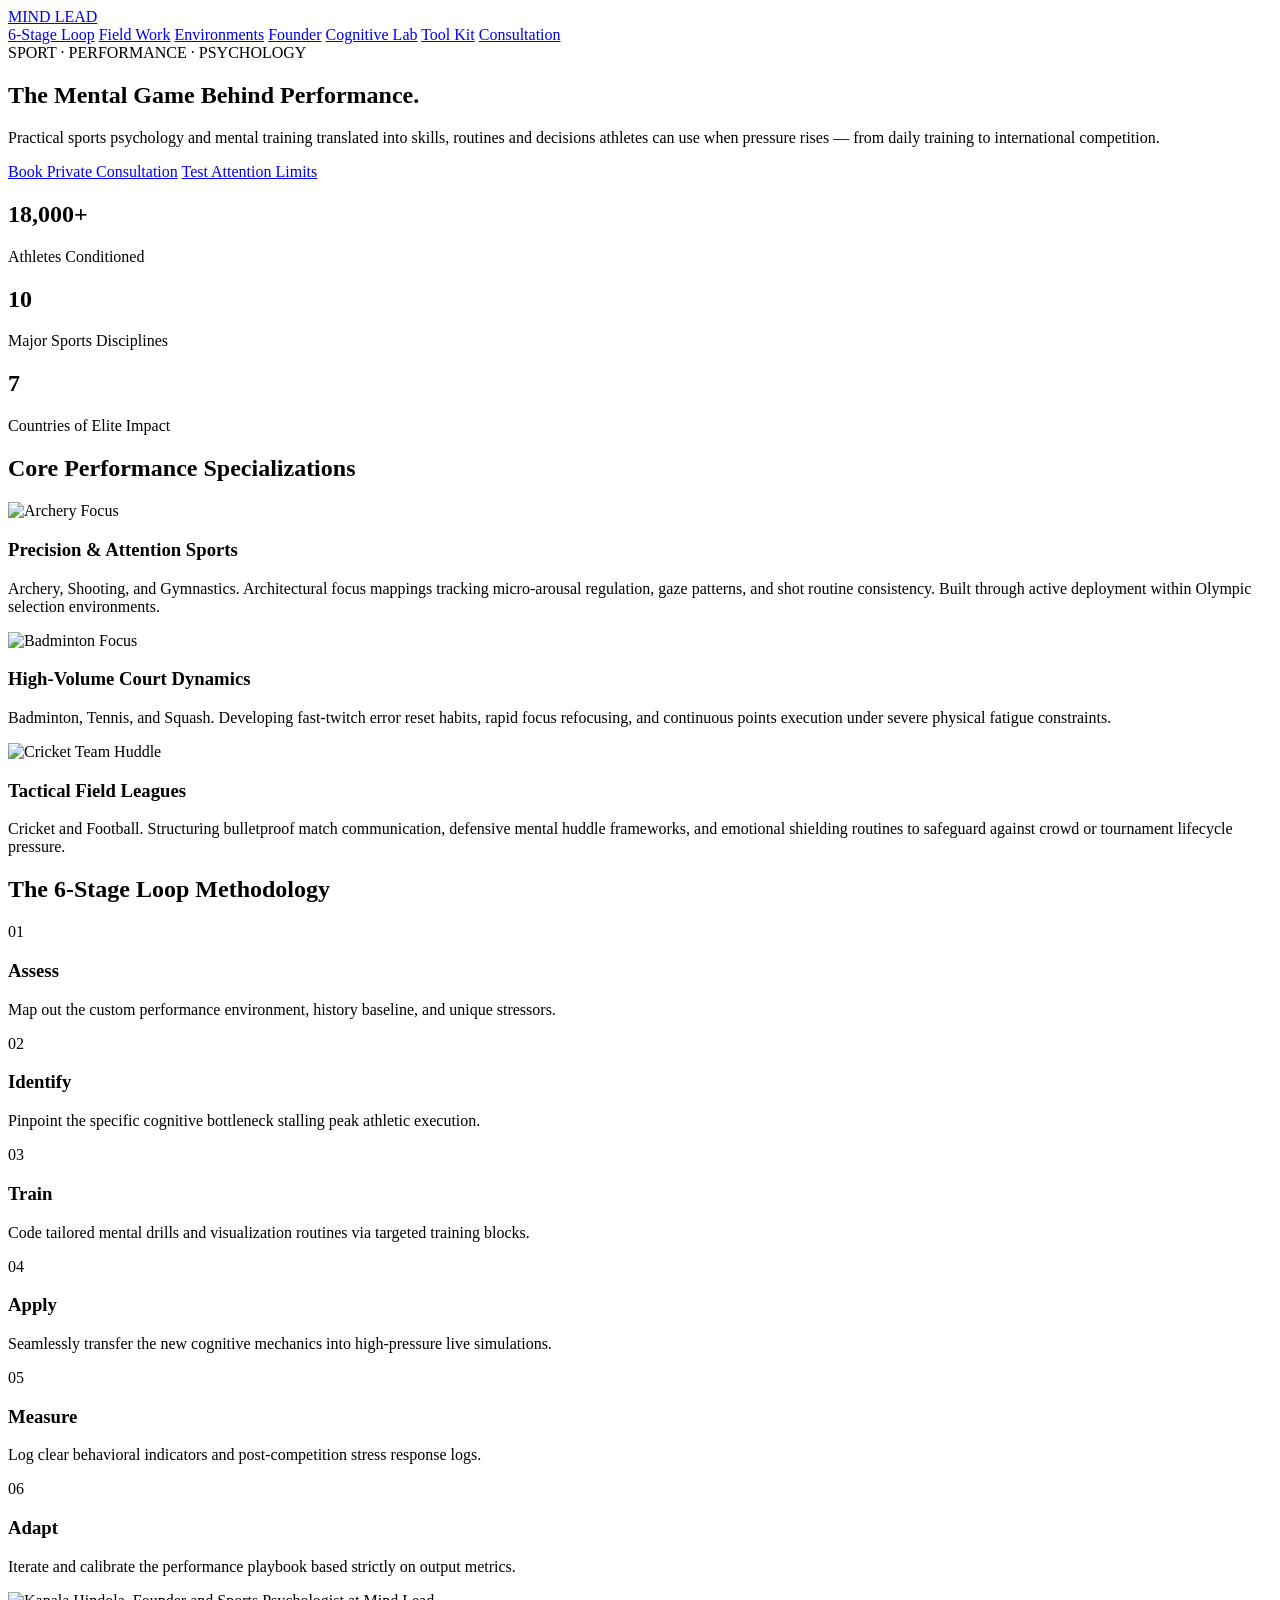
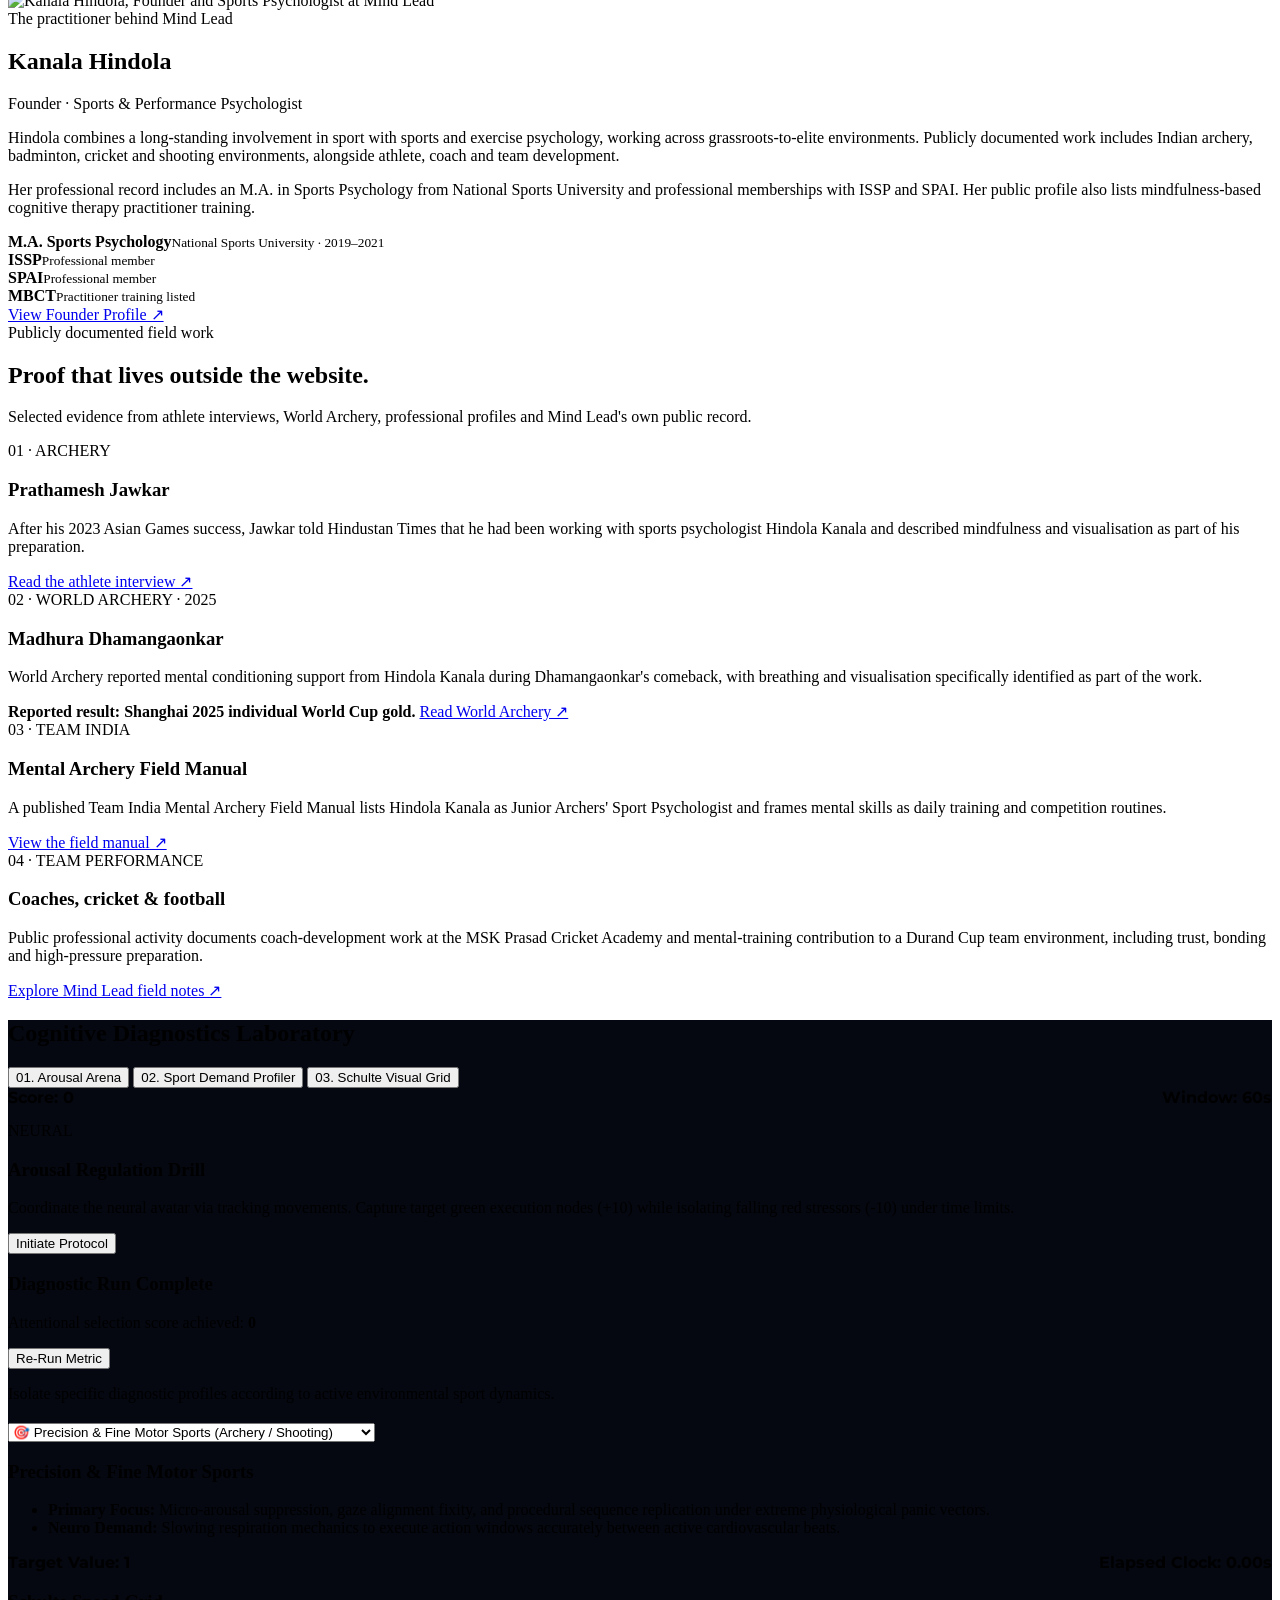
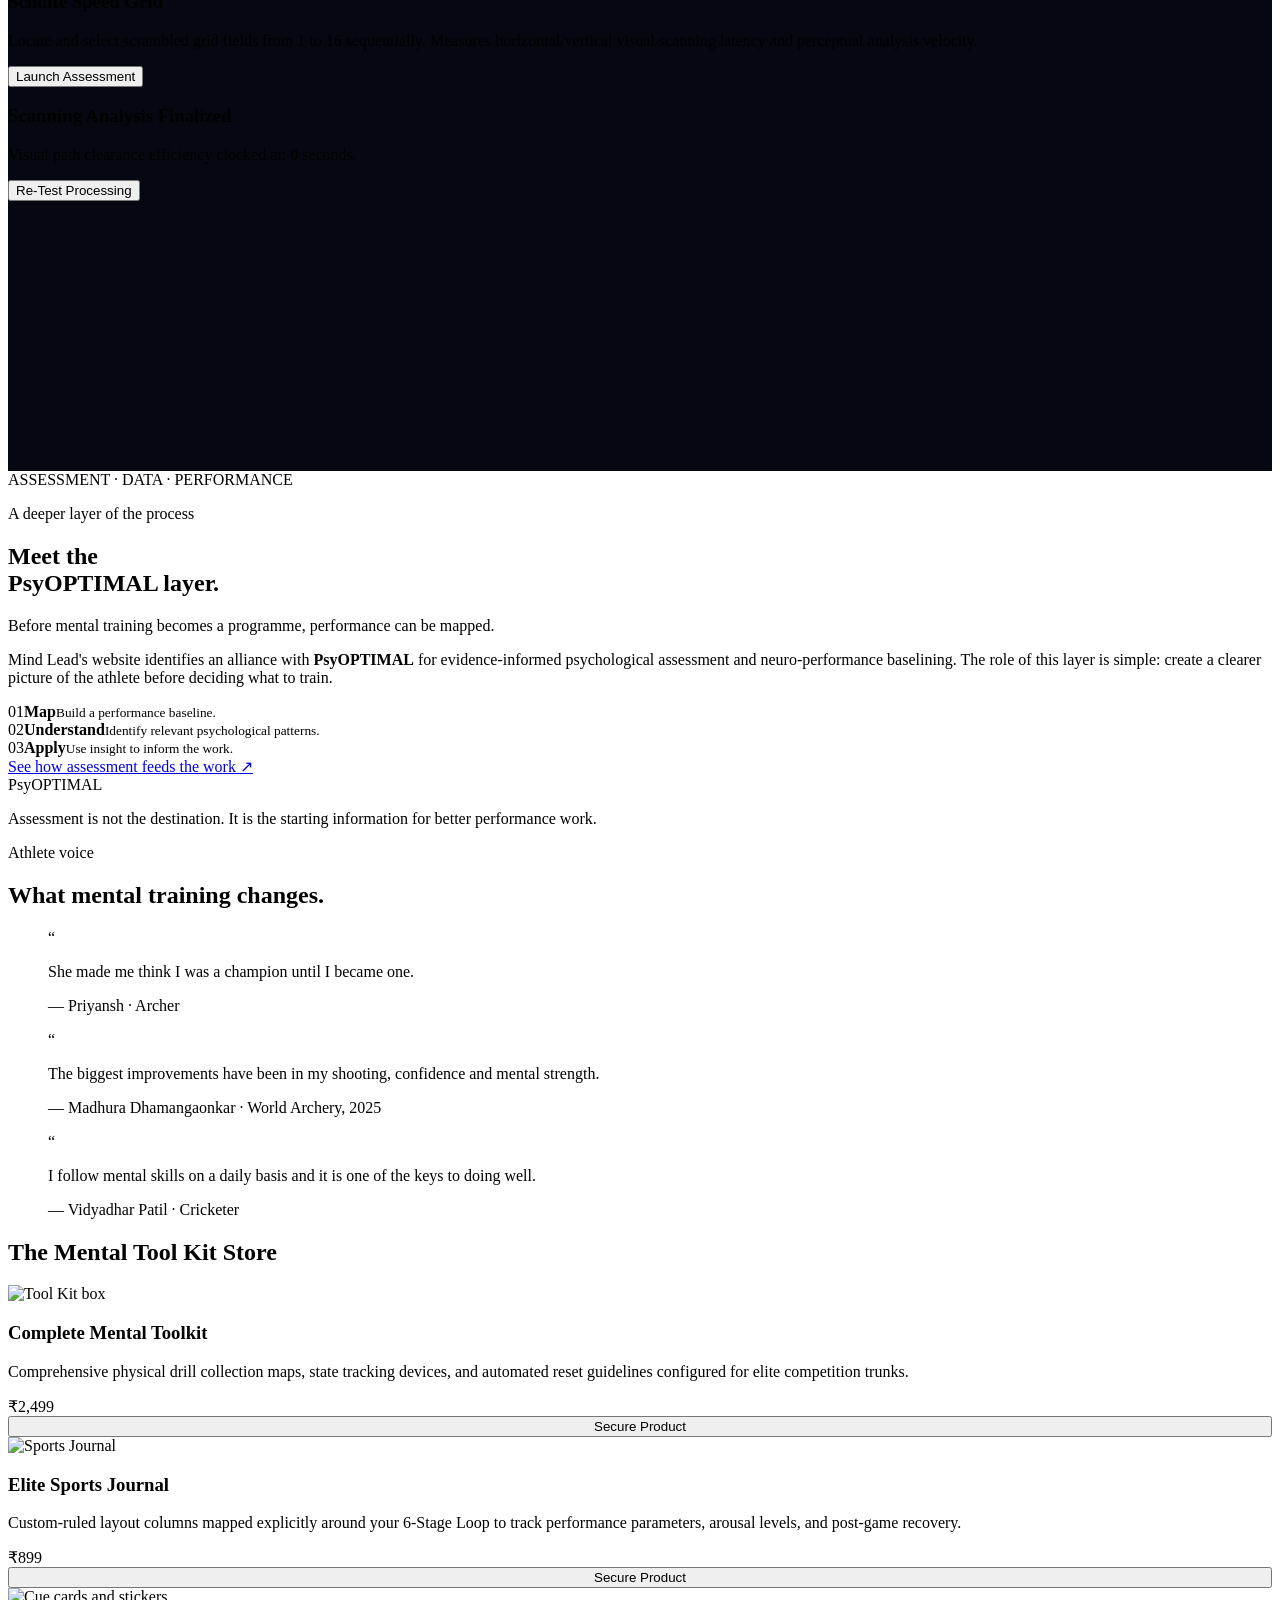
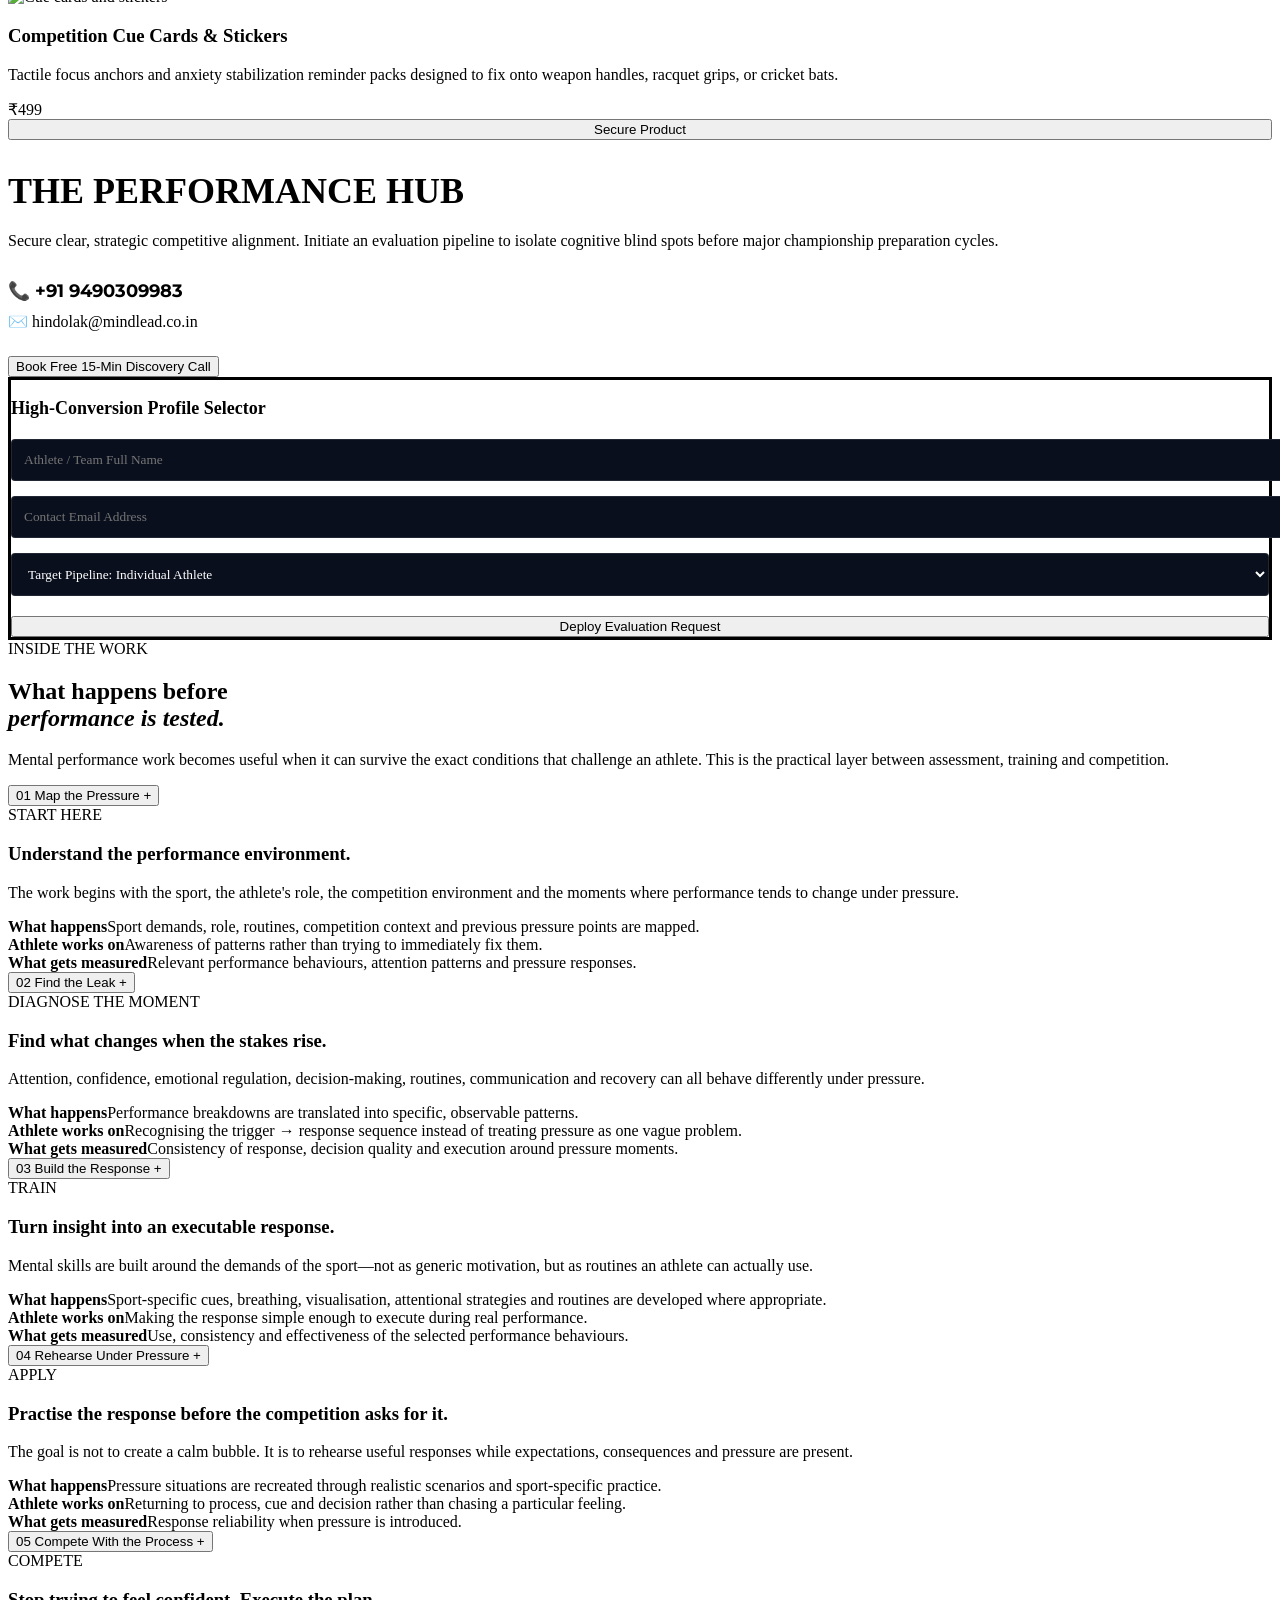
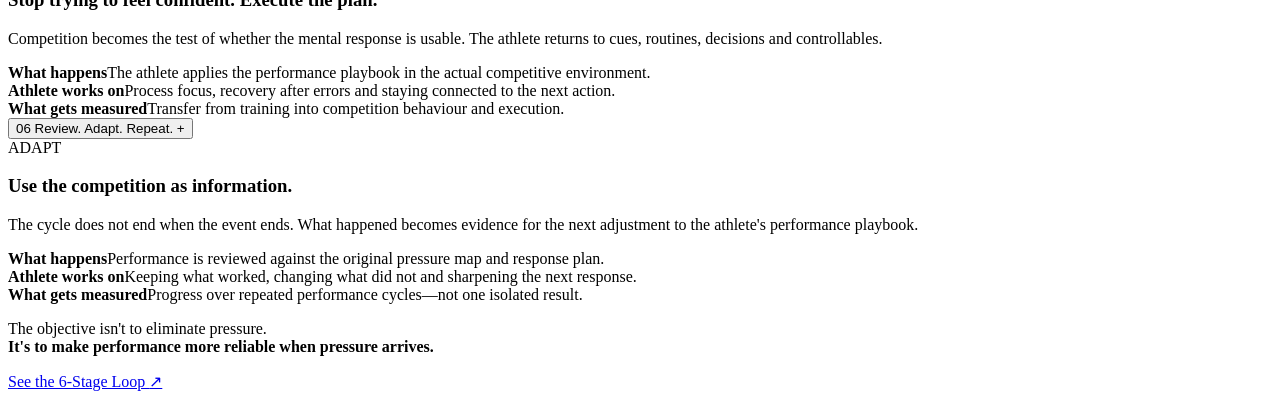
==== index.html @ fc573c4e "Enhance SEO and update content in index.html Updated meta tags for SEO and modified content structur" ====
<!DOCTYPE html>
<html lang="en-IN">
<head>
    <meta charset="UTF-8">
    <meta name="viewport" content="width=device-width, initial-scale=1.0">
    <meta name="keywords" content="sports psychology, mental performance, performance psychology, athlete mental training, competition preparation, India">
    <meta name="description" content="Mind Lead — sports psychology and mental performance training led by Kanala Hindola for athletes, teams and coaches.">
    <meta name="keywords" content="sports psychologist India, sports psychology, mental training, performance psychology, Kanala Hindola, Mind Lead">
    <meta property="og:title" content="Mind Lead | The Mental Game Behind Performance">
    <meta property="og:description" content="Practical mental skills for athletes, teams and coaches who have to perform under pressure.">
    <meta property="og:type" content="website">
    <link rel="canonical" href="https://www.mindlead.co.in/">
    <title>Mind Lead | Sports Psychology & Mental Performance</title>
    <link href="https://fonts.googleapis.com/css2?family=Montserrat:wght@400;600;700;800&family=Inter:wght@300;400;500;600&display=swap" rel="stylesheet">
        <link rel="stylesheet" href="style.css">

</head>
<body>

    <header>
        <a href="#" class="nav-brand">MIND <span>LEAD</span></a>
        <nav>
            <a href="#framework">6-Stage Loop</a>
            <a href="#fieldwork">Field Work</a>
            <a href="#specializations">Environments</a>
            <a href="#founder">Founder</a>
            <a href="#arena">Cognitive Lab</a>
            <a href="#store">Tool Kit</a>
            <a href="#contact">Consultation</a>
        </nav>
    </header>

    <section class="hero">
        <div class="hero-content">
            <div class="hero-kicker">SPORT · PERFORMANCE · PSYCHOLOGY</div><h1>The Mental Game <span>Behind Performance.</span></h1>
            <p>Practical sports psychology and mental training translated into skills, routines and decisions athletes can use when pressure rises — from daily training to international competition.</p>
            <a href="#contact" class="btn">Book Private Consultation</a>
            <a href="#arena" class="btn btn-outline">Test Attention Limits</a>
        </div>
    </section>

    <div class="stats-strip">
        <div class="stat-item">
            <h2>18,000+</h2>
            <p>Athletes Conditioned</p>
        </div>
        <div class="stat-item">
            <h2>10</h2>
            <p>Major Sports Disciplines</p>
        </div>
        <div class="stat-item">
            <h2>7</h2>
            <p>Countries of Elite Impact</p>
        </div>
    </div>

    <section id="specializations" class="section">
        <h2 class="section-title">Core Performance <span>Specializations</span></h2>
        <div class="grid-3">
            <div class="card">
                <img src="https://images.unsplash.com/photo-1541534741688-6078c6bfb5c5?q=80&w=600&auto=format&fit=crop" class="card-img" alt="Archery Focus">
                <div class="card-body">
                    <h3>Precision & Attention Sports</h3>
                    <p>Archery, Shooting, and Gymnastics. Architectural focus mappings tracking micro-arousal regulation, gaze patterns, and shot routine consistency. Built through active deployment within Olympic selection environments.</p>
                </div>
            </div>
            <div class="card">
                <img src="https://images.unsplash.com/photo-1626224583764-f87db24ac4ea?q=80&w=600&auto=format&fit=crop" class="card-img" alt="Badminton Focus">
                <div class="card-body">
                    <h3>High-Volume Court Dynamics</h3>
                    <p>Badminton, Tennis, and Squash. Developing fast-twitch error reset habits, rapid focus refocusing, and continuous points execution under severe physical fatigue constraints.</p>
                </div>
            </div>
            <div class="card">
                <img src="https://images.unsplash.com/photo-1508098682722-e99c43a406b2?q=80&w=600&auto=format&fit=crop" class="card-img" alt="Cricket Team Huddle">
                <div class="card-body">
                    <h3>Tactical Field Leagues</h3>
                    <p>Cricket and Football. Structuring bulletproof match communication, defensive mental huddle frameworks, and emotional shielding routines to safeguard against crowd or tournament lifecycle pressure.</p>
                </div>
            </div>
        </div>
    </section>

    <section id="framework" class="section" style="background-color: var(--bg-card);">
        <h2 class="section-title">The <span>6-Stage Loop</span> Methodology</h2>
        <div class="loop-container">
            <div class="loop-grid">
                <div class="loop-node"><div class="loop-num">01</div><h3>Assess</h3><p>Map out the custom performance environment, history baseline, and unique stressors.</p></div>
                <div class="loop-node"><div class="loop-num">02</div><h3>Identify</h3><p>Pinpoint the specific cognitive bottleneck stalling peak athletic execution.</p></div>
                <div class="loop-node"><div class="loop-num">03</div><h3>Train</h3><p>Code tailored mental drills and visualization routines via targeted training blocks.</p></div>
                <div class="loop-node"><div class="loop-num">04</div><h3>Apply</h3><p>Seamlessly transfer the new cognitive mechanics into high-pressure live simulations.</p></div>
                <div class="loop-node"><div class="loop-num">05</div><h3>Measure</h3><p>Log clear behavioral indicators and post-competition stress response logs.</p></div>
                <div class="loop-node"><div class="loop-num">06</div><h3>Adapt</h3><p>Iterate and calibrate the performance playbook based strictly on output metrics.</p></div>
            </div>
        </div>
    </section>

    <section id="founder" class="section">
        <div class="grid-2">
            <div>
                <img src="https://www.mindlead.co.in/images/hindu-profile.jpg" class="founder-photo" alt="Kanala Hindola, Founder and Sports Psychologist at Mind Lead">
            </div>
            <div>
                <span class="eyebrow">The practitioner behind Mind Lead</span>
                <h2 class="premium-founder-title">Kanala <span>Hindola</span></h2>
                <p class="founder-role">Founder · Sports & Performance Psychologist</p>
                <p class="founder-text">
                    Hindola combines a long-standing involvement in sport with sports and exercise psychology, working across grassroots-to-elite environments. Publicly documented work includes Indian archery, badminton, cricket and shooting environments, alongside athlete, coach and team development.
                </p>
                <p class="founder-text">
                    Her professional record includes an M.A. in Sports Psychology from National Sports University and professional memberships with ISSP and SPAI. Her public profile also lists mindfulness-based cognitive therapy practitioner training.
                </p>
                <div class="credential-grid">
                    <div><b>M.A. Sports Psychology</b><small>National Sports University · 2019–2021</small></div>
                    <div><b>ISSP</b><small>Professional member</small></div>
                    <div><b>SPAI</b><small>Professional member</small></div>
                    <div><b>MBCT</b><small>Practitioner training listed</small></div>
                </div>
                <a class="btn btn-outline founder-link" href="https://in.linkedin.com/in/hindolaa-kanala-b32a99209" target="_blank" rel="noopener">View Founder Profile ↗</a>
            </div>
        </div>
    </section>

    <section id="fieldwork" class="section proof-section">
        <div class="section-inner">
            <div class="section-heading premium-heading">
                <div class="eyebrow">Publicly documented field work</div>
                <h2>Proof that lives <span>outside the website.</span></h2>
                <p>Selected evidence from athlete interviews, World Archery, professional profiles and Mind Lead's own public record.</p>
            </div>
            <div class="proof-grid">
                <article class="proof-card">
                    <div class="proof-label">01 · ARCHERY</div>
                    <h3>Prathamesh Jawkar</h3>
                    <p>After his 2023 Asian Games success, Jawkar told Hindustan Times that he had been working with sports psychologist Hindola Kanala and described mindfulness and visualisation as part of his preparation.</p>
                    <a href="https://www.hindustantimes.com/sports/others/prathamesh-jawkars-archery-journey-a-chance-start-a-filmy-trigger-and-golden-finish-at-asian-games-101699003930531.html" target="_blank" rel="noopener">Read the athlete interview ↗</a>
                </article>
                <article class="proof-card">
                    <div class="proof-label">02 · WORLD ARCHERY · 2025</div>
                    <h3>Madhura Dhamangaonkar</h3>
                    <p>World Archery reported mental conditioning support from Hindola Kanala during Dhamangaonkar's comeback, with breathing and visualisation specifically identified as part of the work.</p>
                    <strong>Reported result: Shanghai 2025 individual World Cup gold.</strong>
                    <a href="https://www.worldarchery.sport/news/202006/madhura-dhamangaonkar-journey-perseverance-resilience-and-positive-mindset" target="_blank" rel="noopener">Read World Archery ↗</a>
                </article>
                <article class="proof-card">
                    <div class="proof-label">03 · TEAM INDIA</div>
                    <h3>Mental Archery Field Manual</h3>
                    <p>A published Team India Mental Archery Field Manual lists Hindola Kanala as Junior Archers' Sport Psychologist and frames mental skills as daily training and competition routines.</p>
                    <a href="https://www.researchgate.net/publication/372677674_TEAM_INDIA_MENTAL_ARCHERY_FIELD_MANUAL" target="_blank" rel="noopener">View the field manual ↗</a>
                </article>
                <article class="proof-card">
                    <div class="proof-label">04 · TEAM PERFORMANCE</div>
                    <h3>Coaches, cricket & football</h3>
                    <p>Public professional activity documents coach-development work at the MSK Prasad Cricket Academy and mental-training contribution to a Durand Cup team environment, including trust, bonding and high-pressure preparation.</p>
                    <a href="https://www.linkedin.com/company/mind-lead/" target="_blank" rel="noopener">Explore Mind Lead field notes ↗</a>
                </article>
            </div>
        </div>
    </section>

    <section id="arena" class="section" style="background-color: #050811;">
        <h2 class="section-title">Cognitive <span>Diagnostics Laboratory</span></h2>
        
        <div class="lab-panel">
            <div class="lab-tabs">
                <button class="tab-btn active" onclick="switchGame(0)">01. Arousal Arena</button>
                <button class="tab-btn" onclick="switchGame(1)">02. Sport Demand Profiler</button>
                <button class="tab-btn" onclick="switchGame(2)">03. Schulte Visual Grid</button>
            </div>

            <!-- Game Module 1: Arousal Control Tracker -->
            <div id="game-view-0" class="game-view active">
                <div style="display:flex; justify-content:space-between; margin-bottom:15px; font-family:'Montserrat'; font-weight:700;">
                    <div>Score: <span id="g1-score" style="color:var(--accent-gold);">0</span></div>
                    <div>Window: <span id="g1-timer" style="color:var(--accent-gold);">60</span>s</div>
                </div>
                <div id="canvas-frame">
                    <div id="avatar-node">NEURAL</div>
                    <div id="g1-overlay" class="panel-overlay">
                        <h3>Arousal Regulation Drill</h3>
                        <p>Coordinate the neural avatar via tracking movements. Capture target green execution nodes (+10) while isolating falling red stressors (-10) under time limits.</p>
                        <button class="btn" onclick="startG1()">Initiate Protocol</button>
                    </div>
                    <div id="g1-end" class="panel-overlay hidden">
                        <h3>Diagnostic Run Complete</h3>
                        <p>Attentional selection score achieved: <span id="g1-final" style="color:var(--accent-gold); font-weight:800;">0</span></p>
                        <button class="btn" onclick="startG1()">Re-Run Metric</button>
                    </div>
                </div>
            </div>

            <!-- Game Module 2: Structural Sport Demand Classifier -->
            <div id="game-view-1" class="game-view">
                <p style="color: var(--text-muted); margin-bottom: 20px; font-weight:300;">Isolate specific diagnostic profiles according to active environmental sport dynamics.</p>
                <select id="sport-selector" class="select-box" onchange="updateSportDemand()">
                    <option value="precision">🎯 Precision & Fine Motor Sports (Archery / Shooting)</option>
                    <option value="court">🏸 High-Volume Court Environments (Badminton / Tennis)</option>
                    <option value="tactical">🏏 Strategic Team Frameworks (Cricket / Football)</option>
                </select>
                <div id="demand-card" class="demand-display-card">
                    <h3>Precision & Fine Motor Sports</h3>
                    <ul>
                        <li><strong>Primary Focus:</strong> Micro-arousal suppression, gaze alignment fixity, and procedural sequence replication under extreme physiological panic vectors.</li>
                        <li><strong>Neuro Demand:</strong> Slowing respiration mechanics to execute action windows accurately between active cardiovascular beats.</li>
                    </ul>
                </div>
            </div>

            <!-- Game Module 3: Schulte Selective Attention Speed Grid -->
            <div id="game-view-2" class="game-view">
                <div style="display:flex; justify-content:space-between; margin-bottom:15px; font-family:'Montserrat'; font-weight:700;">
                    <div>Target Value: <span id="g3-target" style="color:var(--accent-gold);">1</span></div>
                    <div>Elapsed Clock: <span id="g3-timer" style="color:var(--accent-gold);">0.00</span>s</div>
                </div>
                <div style="position:relative; min-height:480px;">
                    <div id="g3-overlay" class="panel-overlay">
                        <h3>Schulte Speed Grid</h3>
                        <p>Locate and select scrambled grid fields from 1 to 16 sequentially. Measures horizontal/vertical visual scanning latency and perceptual analysis velocity.</p>
                        <button class="btn" onclick="startG3()">Launch Assessment</button>
                    </div>
                    <div id="g3-end" class="panel-overlay hidden">
                        <h3>Scanning Analysis Finalized</h3>
                        <p>Visual path clearance efficiency clocked at: <span id="g3-final" style="color:var(--accent-gold); font-weight:800;">0</span> seconds.</p>
                        <button class="btn" onclick="startG3()">Re-Test Processing</button>
                    </div>
                    <div id="schulte-container" class="schulte-matrix"></div>
                </div>
            </div>
        </div>
    </section>

    <!-- PSYOPTIMAL HIGHLIGHT -->
    <section id="psyoptimal" class="psyoptimal-section" aria-labelledby="psyoptimal-title">
        <div class="psyoptimal-glow" aria-hidden="true"></div>
        <div class="psyoptimal-inner">
            <div class="psyoptimal-topline">
                <span class="psyoptimal-dot"></span>
                <span>ASSESSMENT · DATA · PERFORMANCE</span>
            </div>

            <div class="psyoptimal-grid">
                <div>
                    <p class="eyebrow">A deeper layer of the process</p>
                    <h2 id="psyoptimal-title">Meet the<br><span>PsyOPTIMAL</span> layer.</h2>
                </div>

                <div class="psyoptimal-copy">
                    <p class="psyoptimal-lead">
                        Before mental training becomes a programme, performance can be mapped.
                    </p>
                    <p>
                        Mind Lead's website identifies an alliance with <strong>PsyOPTIMAL</strong>
                        for evidence-informed psychological assessment and neuro-performance
                        baselining. The role of this layer is simple: create a clearer picture
                        of the athlete before deciding what to train.
                    </p>

                    <div class="psyoptimal-points">
                        <div><span>01</span><strong>Map</strong><small>Build a performance baseline.</small></div>
                        <div><span>02</span><strong>Understand</strong><small>Identify relevant psychological patterns.</small></div>
                        <div><span>03</span><strong>Apply</strong><small>Use insight to inform the work.</small></div>
                    </div>

                    <a class="psyoptimal-link" href="#inside-work">
                        See how assessment feeds the work <span>↗</span>
                    </a>
                </div>
            </div>

            <div class="psyoptimal-note">
                <span>PsyOPTIMAL</span>
                <p>Assessment is not the destination. It is the starting information for better performance work.</p>
            </div>
        </div>
    </section>

    <section id="voices" class="section athlete-voices">
        <div class="section-inner">
            <div class="section-heading premium-heading">
                <div class="eyebrow">Athlete voice</div>
                <h2>What mental training <span>changes.</span></h2>
            </div>
            <div class="voice-grid">
                <blockquote><span>“</span><p>She made me think I was a champion until I became one.</p><footer>— Priyansh · Archer</footer></blockquote>
                <blockquote><span>“</span><p>The biggest improvements have been in my shooting, confidence and mental strength.</p><footer>— Madhura Dhamangaonkar · World Archery, 2025</footer></blockquote>
                <blockquote><span>“</span><p>I follow mental skills on a daily basis and it is one of the keys to doing well.</p><footer>— Vidyadhar Patil · Cricketer</footer></blockquote>
            </div>
        </div>
    </section>

    <section id="store" class="section">
        <h2 class="section-title">The Mental <span>Tool Kit Store</span></h2>
        <div class="grid-3">
            <div class="card">
                <img src="https://images.unsplash.com/photo-1544716278-ca5e3f4abd8c?q=80&w=600&auto=format&fit=crop" class="card-img" alt="Tool Kit box">
                <div class="card-body">
                    <h3>Complete Mental Toolkit</h3>
                    <p>Comprehensive physical drill collection maps, state tracking devices, and automated reset guidelines configured for elite competition trunks.</p>
                    <div class="product-price">₹2,499</div>
                    <button class="btn" style="width:100%;" onclick="alert('Order routing linked to HubSpot baseline.')">Secure Product</button>
                </div>
            </div>
            <div class="card">
                <img src="https://images.unsplash.com/photo-1516414447565-b14be0adf13e?q=80&w=600&auto=format&fit=crop" class="card-img" alt="Sports Journal">
                <div class="card-body">
                    <h3>Elite Sports Journal</h3>
                    <p>Custom-ruled layout columns mapped explicitly around your 6-Stage Loop to track performance parameters, arousal levels, and post-game recovery.</p>
                    <div class="product-price">₹899</div>
                    <button class="btn" style="width:100%;" onclick="alert('Order routing linked to HubSpot baseline.')">Secure Product</button>
                </div>
            </div>
            <div class="card">
                <img src="https://images.unsplash.com/photo-1606326608606-aa0b62935f2b?q=80&w=600&auto=format&fit=crop" class="card-img" alt="Cue cards and stickers">
                <div class="card-body">
                    <h3>Competition Cue Cards & Stickers</h3>
                    <p>Tactile focus anchors and anxiety stabilization reminder packs designed to fix onto weapon handles, racquet grips, or cricket bats.</p>
                    <div class="product-price">₹499</div>
                    <button class="btn" style="width:100%;" onclick="alert('Order routing linked to HubSpot baseline.')">Secure Product</button>
                </div>
            </div>
        </div>
    </section>

    <section id="contact" class="section" style="background-color: var(--bg-card);">
        <div class="grid-2">
            <div>
                <h2 style="text-transform:uppercase; font-size:36px; margin-bottom:20px;">The Performance Hub</h2>
                <p style="color:var(--text-muted); font-size:16px; margin-bottom:30px; font-weight:300;">
                    Secure clear, strategic competitive alignment. Initiate an evaluation pipeline to isolate cognitive blind spots before major championship preparation cycles.
                </p>
                <div style="margin-bottom:25px;">
                    <a href="tel:+919490309983" style="color:var(--accent-gold); text-decoration:none; font-family:'Montserrat'; font-weight:700; display:block; margin-bottom:10px; font-size:18px;">📞 +91 9490309983</a>
                    <a href="mailto:hindolak@mindlead.co.in" style="color:var(--text-white); text-decoration:none; font-weight:500; font-size:16px;">✉️ hindolak@mindlead.co.in</a>
                </div>
                <button class="btn" onclick="document.getElementById('hubspot-placeholder').classList.toggle('hidden')">Book Free 15-Min Discovery Call</button>
            </div>
            <div>
                <div id="hubspot-placeholder" class="demand-display-card" style="border-style:solid; background:var(--bg-deep);">
                    <h3 style="font-size:18px; margin-bottom:20px;">High-Conversion Profile Selector</h3>
                    <div id="hubspot-form-stub">
                        <input type="text" placeholder="Athlete / Team Full Name" style="width:100%; background:#0a0f1d; border:1px solid rgba(255,255,255,0.1); padding:12px; color:#fff; border-radius:4px; margin-bottom:15px; font-family:inherit;">
                        <input type="email" placeholder="Contact Email Address" style="width:100%; background:#0a0f1d; border:1px solid rgba(255,255,255,0.1); padding:12px; color:#fff; border-radius:4px; margin-bottom:15px; font-family:inherit;">
                        <select style="width:100%; background:#0a0f1d; border:1px solid rgba(255,255,255,0.1); padding:12px; color:#fff; border-radius:4px; margin-bottom:20px; font-family:inherit;">
                            <option>Target Pipeline: Individual Athlete</option>
                            <option>Target Pipeline: Competitive Club/Academy</option>
                            <option>Target Pipeline: Head Coach Alignment</option>
                        </select>
                        <button class="btn" style="width:100%;" onclick="alert('Intake records captured.')">Deploy Evaluation Request</button>
                    </div>
                </div>
            </div>
        </div>
    </section>

        <script src="script.js" defer></script>

</body>
</html>
    <!-- INSIDE THE WORK -->
    <section id="inside-work" class="inside-work-section">
        <div class="section-kicker">INSIDE THE WORK</div>
        <div class="inside-work-heading">
            <div>
                <h2>What happens before<br><em>performance is tested.</em></h2>
            </div>
            <p class="inside-work-intro">
                Mental performance work becomes useful when it can survive the exact conditions
                that challenge an athlete. This is the practical layer between assessment,
                training and competition.
            </p>
        </div>

        <div class="work-timeline" aria-label="Inside the Work performance process">
            <div class="work-progress" aria-hidden="true"><span></span></div>

            <article class="work-step is-active" data-step="1">
                <button class="work-step-trigger" type="button" aria-expanded="true">
                    <span class="work-step-number">01</span>
                    <span class="work-step-title">Map the Pressure</span>
                    <span class="work-step-plus" aria-hidden="true">+</span>
                </button>
                <div class="work-step-panel">
                    <div class="work-step-copy">
                        <span class="work-label">START HERE</span>
                        <h3>Understand the performance environment.</h3>
                        <p>
                            The work begins with the sport, the athlete's role, the competition
                            environment and the moments where performance tends to change under pressure.
                        </p>
                    </div>
                    <div class="work-detail-grid">
                        <div><strong>What happens</strong><span>Sport demands, role, routines, competition context and previous pressure points are mapped.</span></div>
                        <div><strong>Athlete works on</strong><span>Awareness of patterns rather than trying to immediately fix them.</span></div>
                        <div><strong>What gets measured</strong><span>Relevant performance behaviours, attention patterns and pressure responses.</span></div>
                    </div>
                </div>
            </article>

            <article class="work-step" data-step="2">
                <button class="work-step-trigger" type="button" aria-expanded="false">
                    <span class="work-step-number">02</span>
                    <span class="work-step-title">Find the Leak</span>
                    <span class="work-step-plus" aria-hidden="true">+</span>
                </button>
                <div class="work-step-panel">
                    <div class="work-step-copy">
                        <span class="work-label">DIAGNOSE THE MOMENT</span>
                        <h3>Find what changes when the stakes rise.</h3>
                        <p>
                            Attention, confidence, emotional regulation, decision-making, routines,
                            communication and recovery can all behave differently under pressure.
                        </p>
                    </div>
                    <div class="work-detail-grid">
                        <div><strong>What happens</strong><span>Performance breakdowns are translated into specific, observable patterns.</span></div>
                        <div><strong>Athlete works on</strong><span>Recognising the trigger → response sequence instead of treating pressure as one vague problem.</span></div>
                        <div><strong>What gets measured</strong><span>Consistency of response, decision quality and execution around pressure moments.</span></div>
                    </div>
                </div>
            </article>

            <article class="work-step" data-step="3">
                <button class="work-step-trigger" type="button" aria-expanded="false">
                    <span class="work-step-number">03</span>
                    <span class="work-step-title">Build the Response</span>
                    <span class="work-step-plus" aria-hidden="true">+</span>
                </button>
                <div class="work-step-panel">
                    <div class="work-step-copy">
                        <span class="work-label">TRAIN</span>
                        <h3>Turn insight into an executable response.</h3>
                        <p>
                            Mental skills are built around the demands of the sport—not as generic
                            motivation, but as routines an athlete can actually use.
                        </p>
                    </div>
                    <div class="work-detail-grid">
                        <div><strong>What happens</strong><span>Sport-specific cues, breathing, visualisation, attentional strategies and routines are developed where appropriate.</span></div>
                        <div><strong>Athlete works on</strong><span>Making the response simple enough to execute during real performance.</span></div>
                        <div><strong>What gets measured</strong><span>Use, consistency and effectiveness of the selected performance behaviours.</span></div>
                    </div>
                </div>
            </article>

            <article class="work-step" data-step="4">
                <button class="work-step-trigger" type="button" aria-expanded="false">
                    <span class="work-step-number">04</span>
                    <span class="work-step-title">Rehearse Under Pressure</span>
                    <span class="work-step-plus" aria-hidden="true">+</span>
                </button>
                <div class="work-step-panel">
                    <div class="work-step-copy">
                        <span class="work-label">APPLY</span>
                        <h3>Practise the response before the competition asks for it.</h3>
                        <p>
                            The goal is not to create a calm bubble. It is to rehearse useful responses
                            while expectations, consequences and pressure are present.
                        </p>
                    </div>
                    <div class="work-detail-grid">
                        <div><strong>What happens</strong><span>Pressure situations are recreated through realistic scenarios and sport-specific practice.</span></div>
                        <div><strong>Athlete works on</strong><span>Returning to process, cue and decision rather than chasing a particular feeling.</span></div>
                        <div><strong>What gets measured</strong><span>Response reliability when pressure is introduced.</span></div>
                    </div>
                </div>
            </article>

            <article class="work-step" data-step="5">
                <button class="work-step-trigger" type="button" aria-expanded="false">
                    <span class="work-step-number">05</span>
                    <span class="work-step-title">Compete With the Process</span>
                    <span class="work-step-plus" aria-hidden="true">+</span>
                </button>
                <div class="work-step-panel">
                    <div class="work-step-copy">
                        <span class="work-label">COMPETE</span>
                        <h3>Stop trying to feel confident. Execute the plan.</h3>
                        <p>
                            Competition becomes the test of whether the mental response is usable.
                            The athlete returns to cues, routines, decisions and controllables.
                        </p>
                    </div>
                    <div class="work-detail-grid">
                        <div><strong>What happens</strong><span>The athlete applies the performance playbook in the actual competitive environment.</span></div>
                        <div><strong>Athlete works on</strong><span>Process focus, recovery after errors and staying connected to the next action.</span></div>
                        <div><strong>What gets measured</strong><span>Transfer from training into competition behaviour and execution.</span></div>
                    </div>
                </div>
            </article>

            <article class="work-step" data-step="6">
                <button class="work-step-trigger" type="button" aria-expanded="false">
                    <span class="work-step-number">06</span>
                    <span class="work-step-title">Review. Adapt. Repeat.</span>
                    <span class="work-step-plus" aria-hidden="true">+</span>
                </button>
                <div class="work-step-panel">
                    <div class="work-step-copy">
                        <span class="work-label">ADAPT</span>
                        <h3>Use the competition as information.</h3>
                        <p>
                            The cycle does not end when the event ends. What happened becomes evidence
                            for the next adjustment to the athlete's performance playbook.
                        </p>
                    </div>
                    <div class="work-detail-grid">
                        <div><strong>What happens</strong><span>Performance is reviewed against the original pressure map and response plan.</span></div>
                        <div><strong>Athlete works on</strong><span>Keeping what worked, changing what did not and sharpening the next response.</span></div>
                        <div><strong>What gets measured</strong><span>Progress over repeated performance cycles—not one isolated result.</span></div>
                    </div>
                </div>
            </article>
        </div>

        <div class="inside-work-bottom">
            <div class="pressure-pulse" aria-hidden="true">
                <span></span><span></span><span></span>
            </div>
            <p>The objective isn't to eliminate pressure.<br><strong>It's to make performance more reliable when pressure arrives.</strong></p>
            <a href="#loop" class="text-link">See the 6-Stage Loop <span>↗</span></a>
        </div>
    </section>
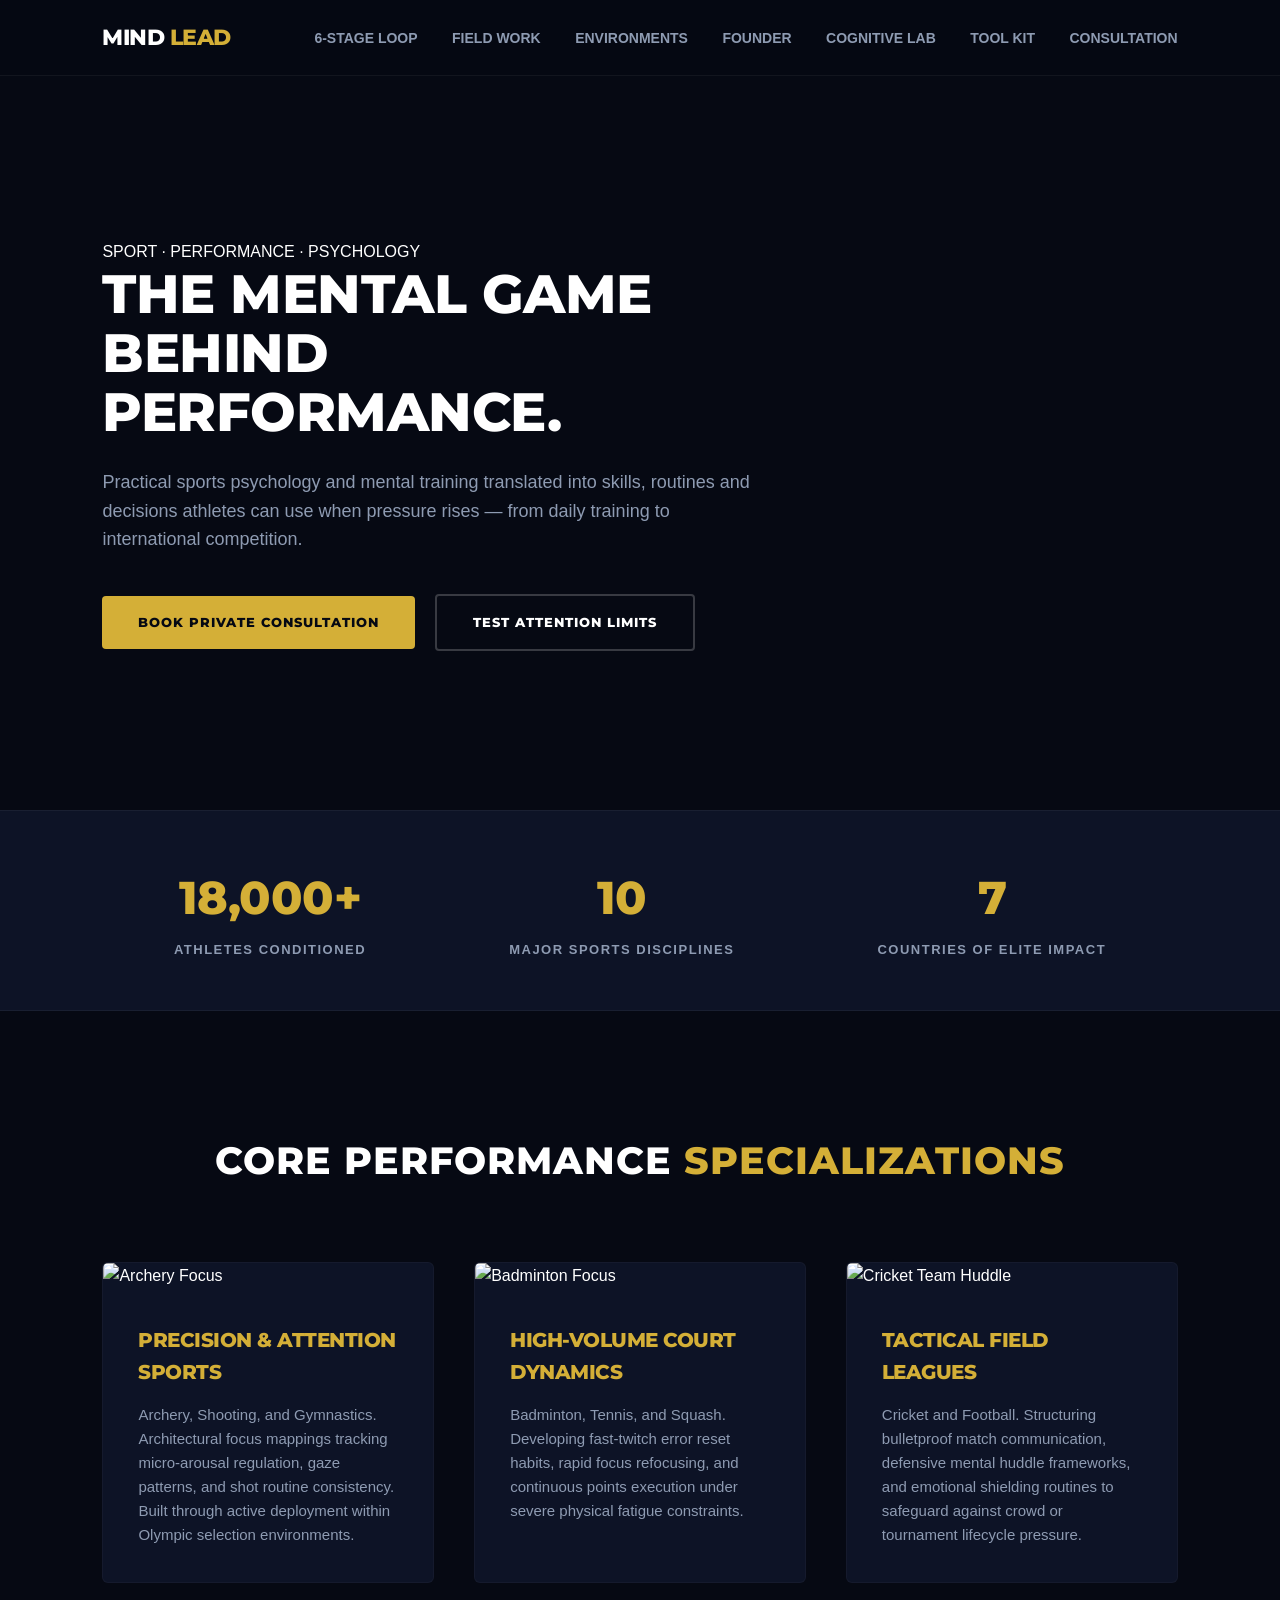
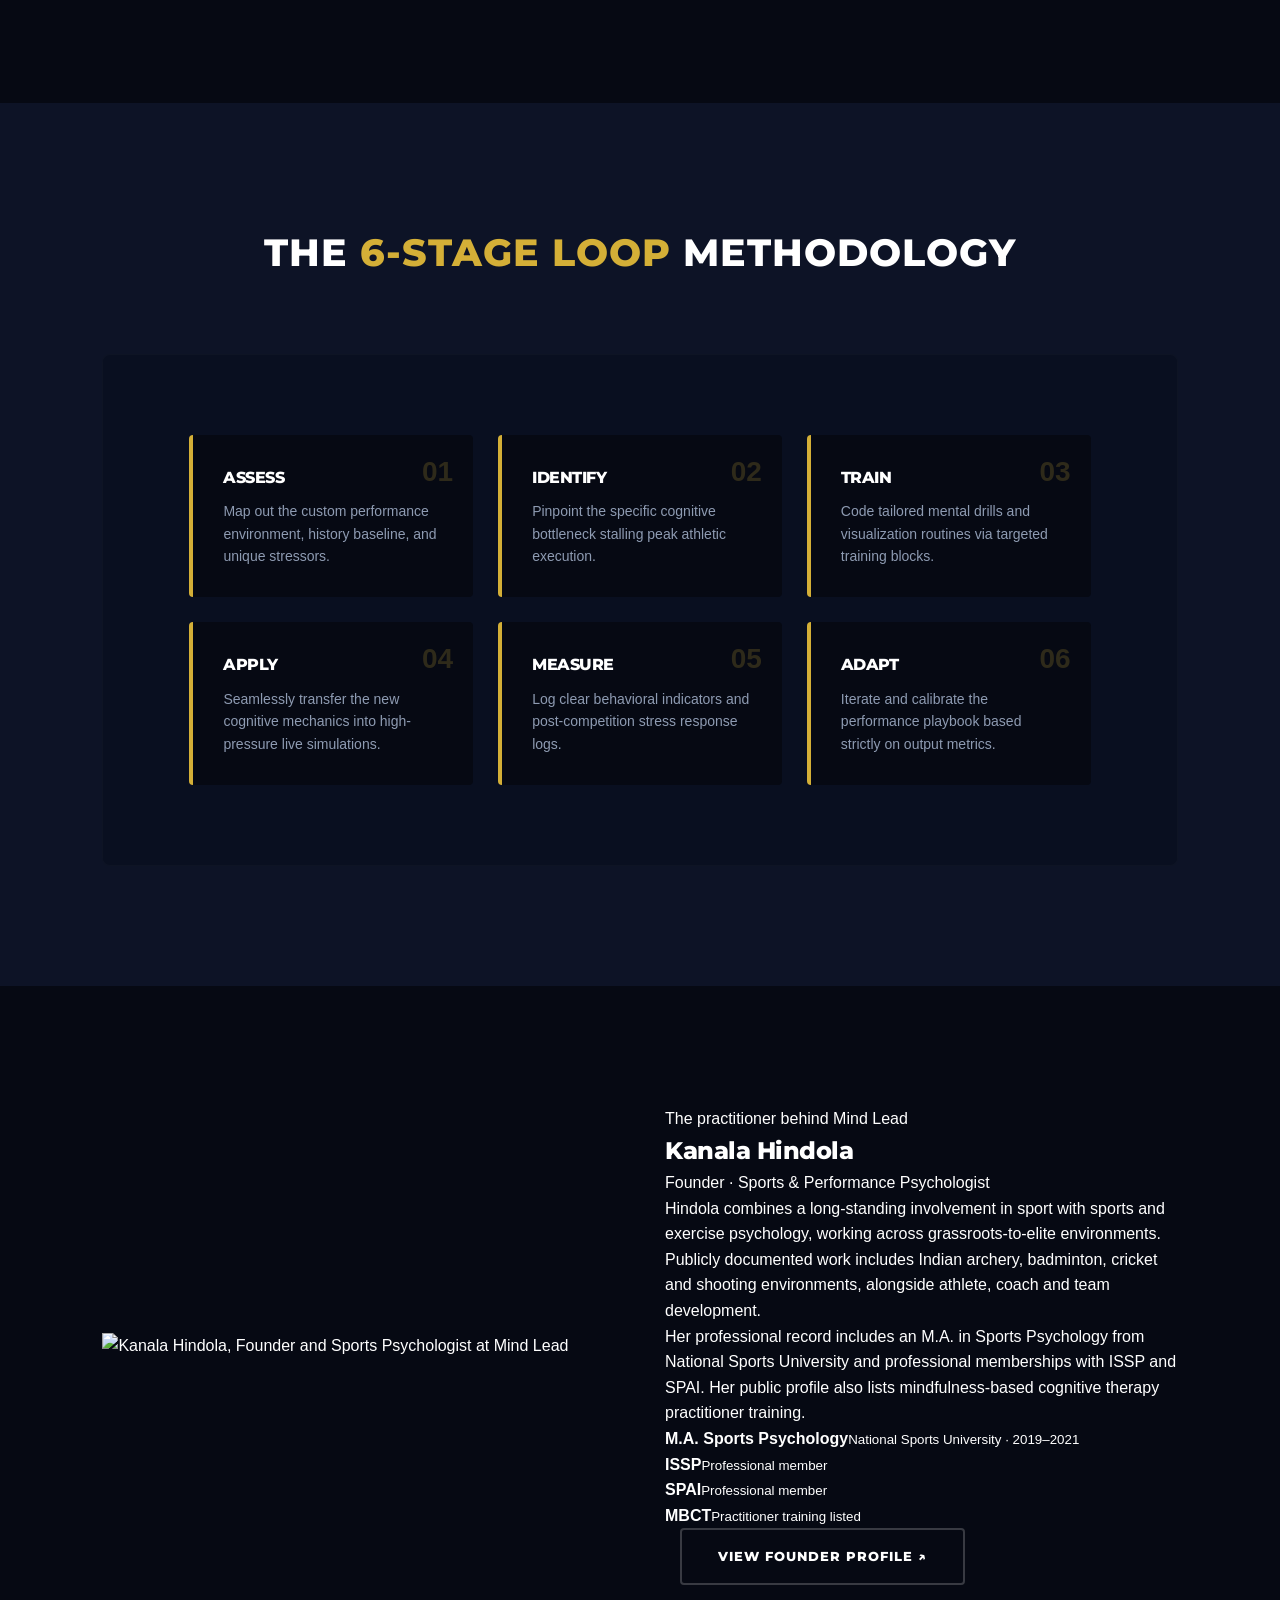
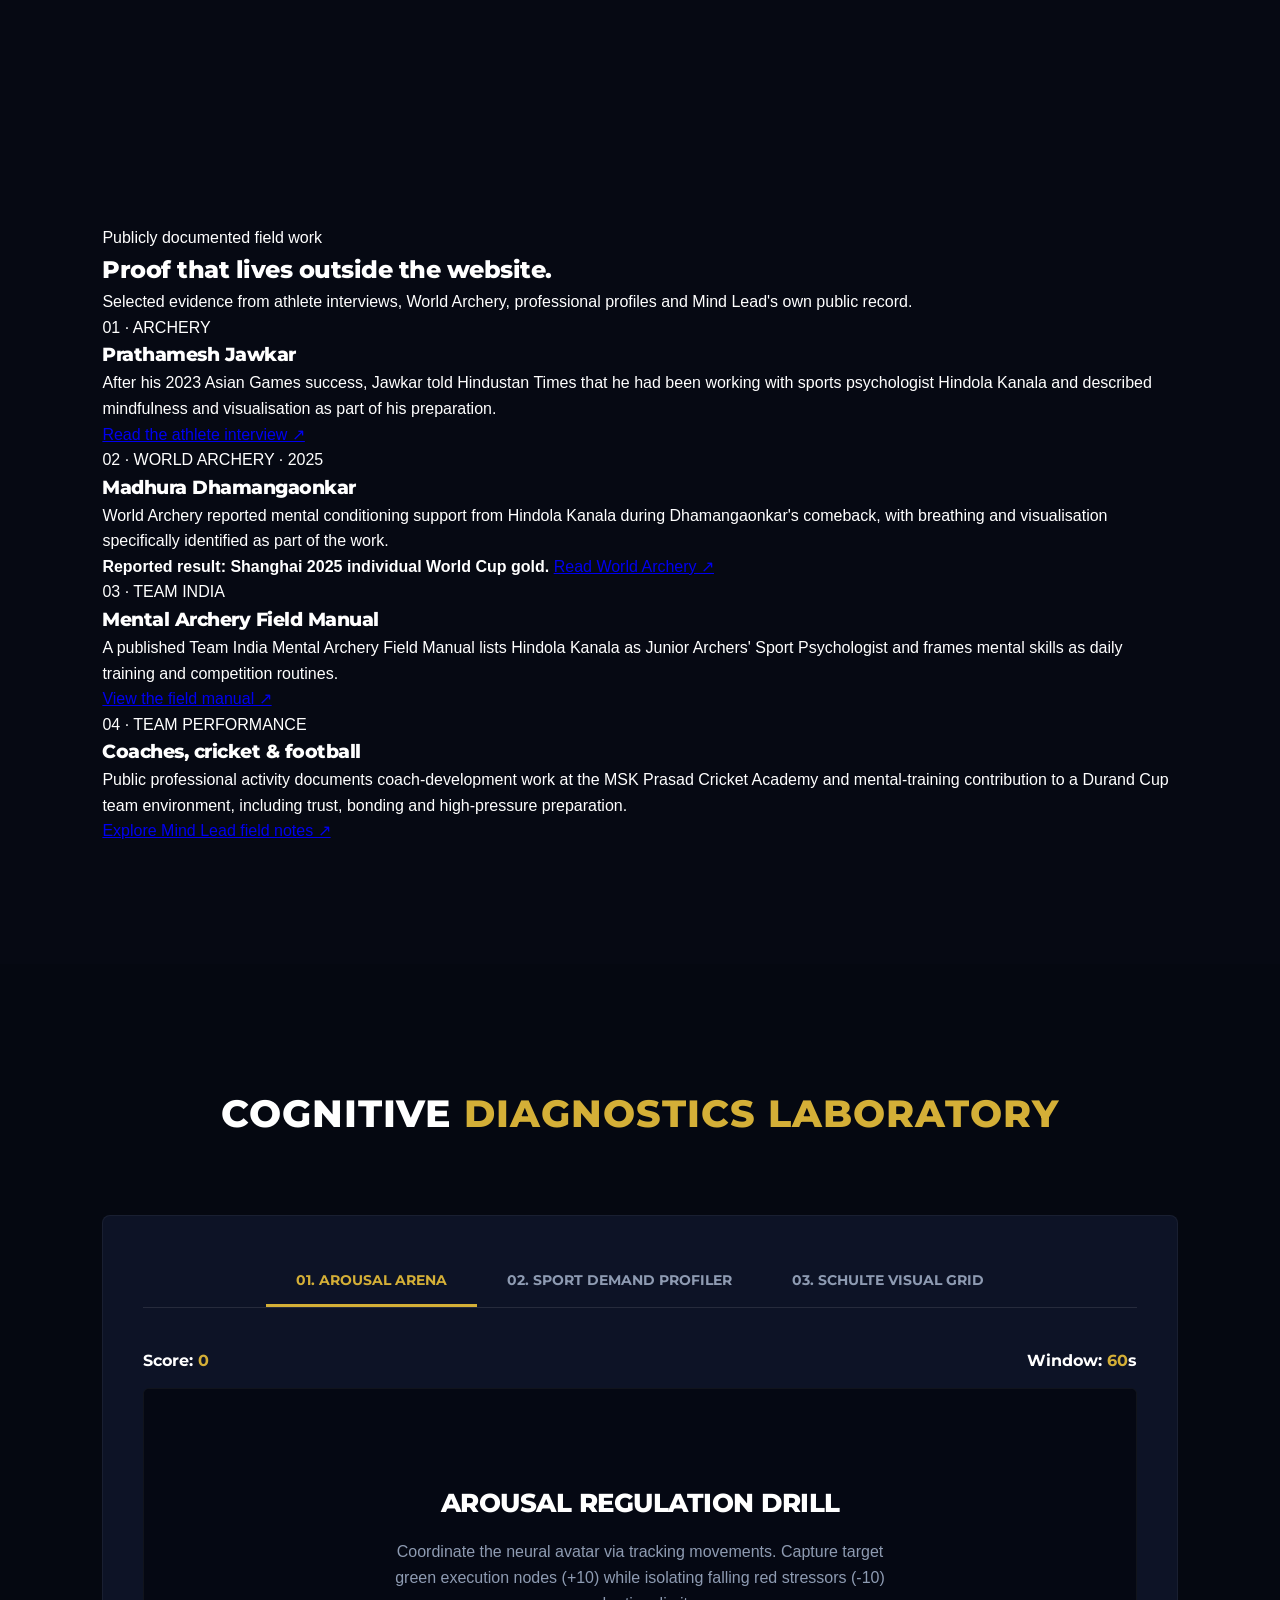
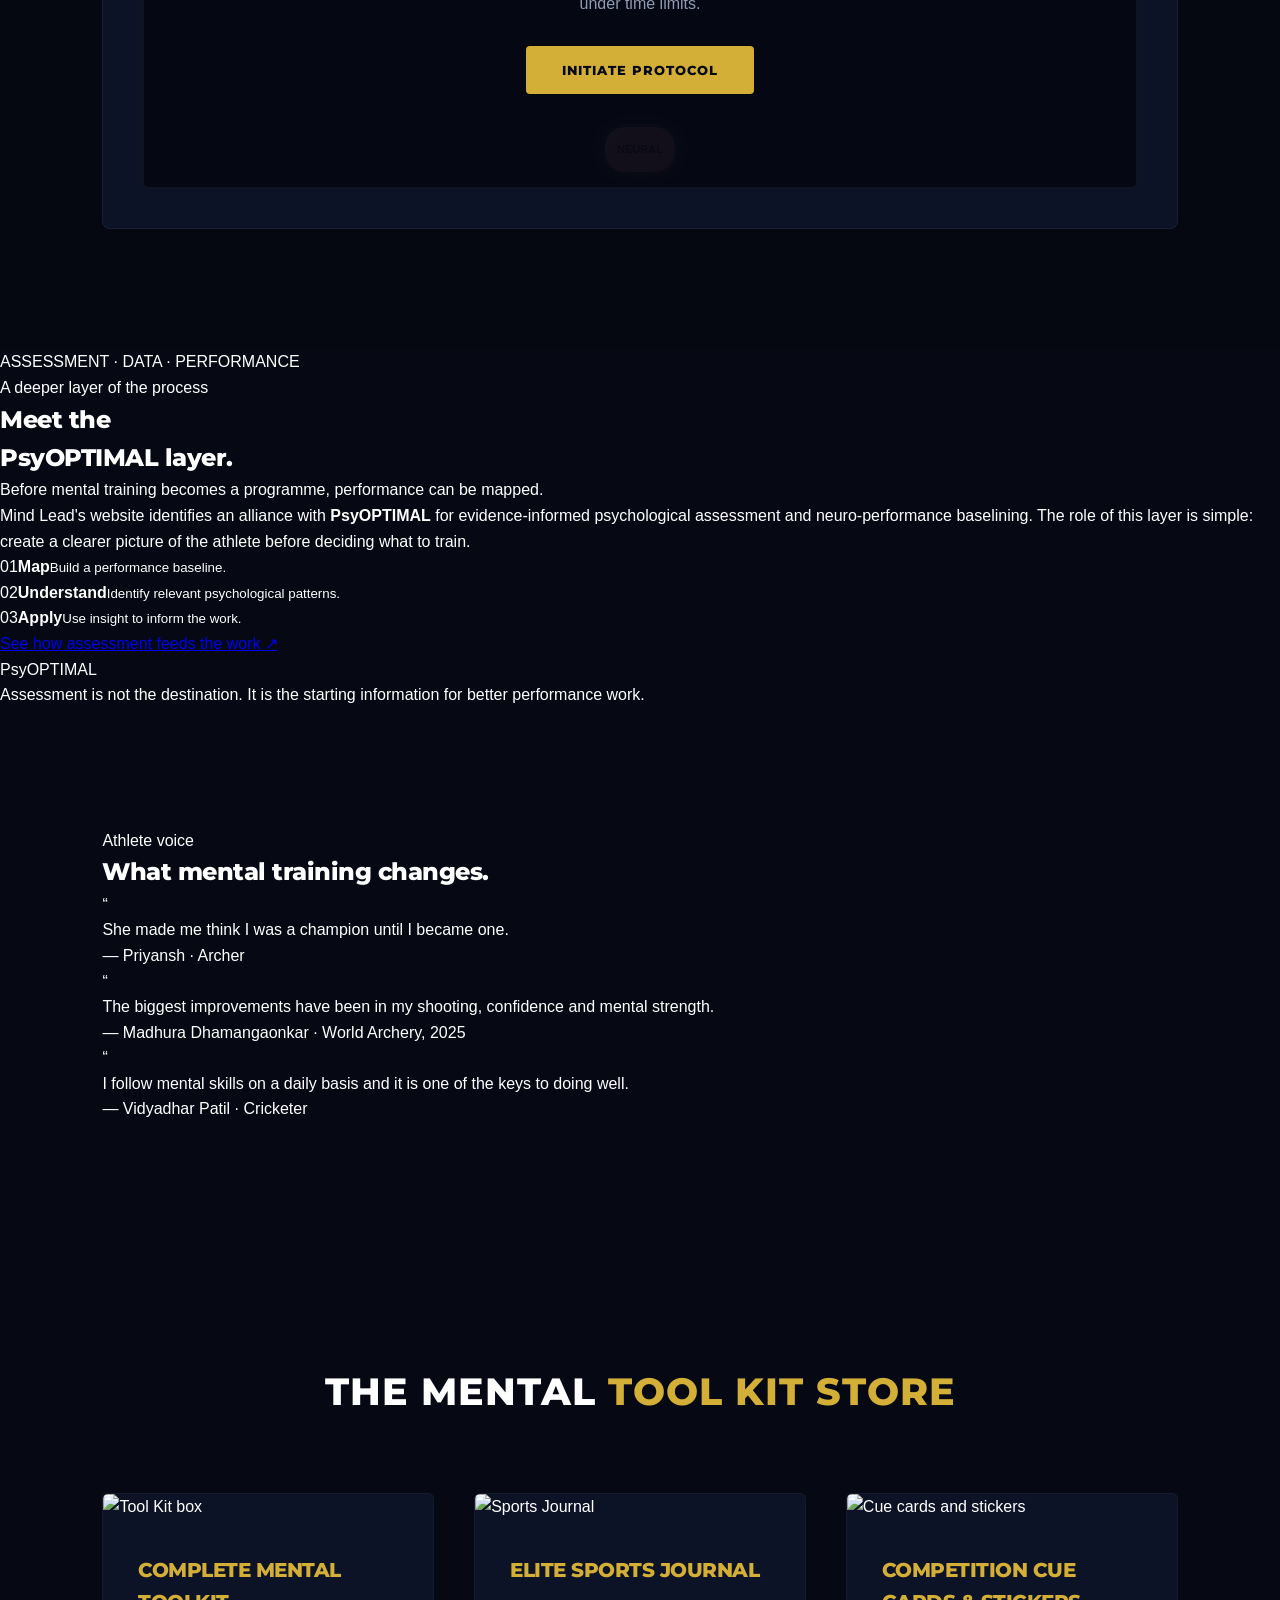
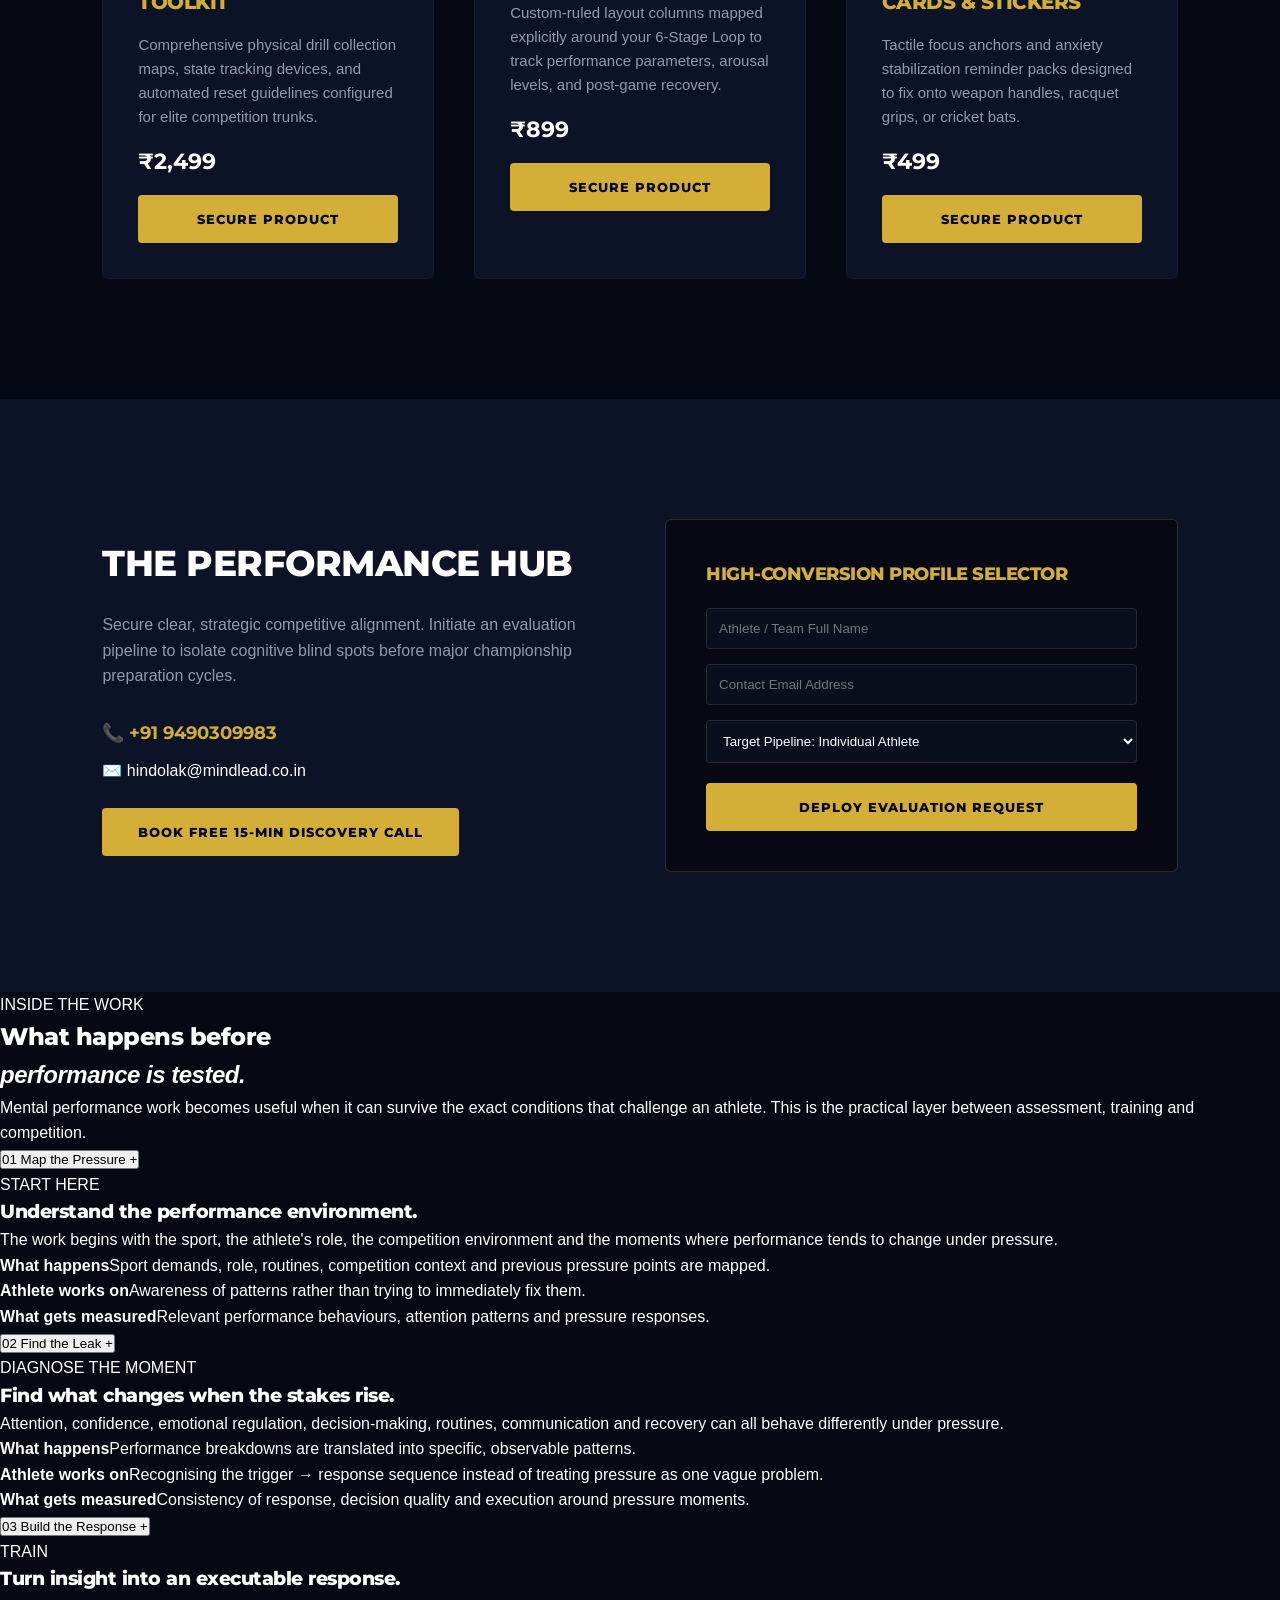
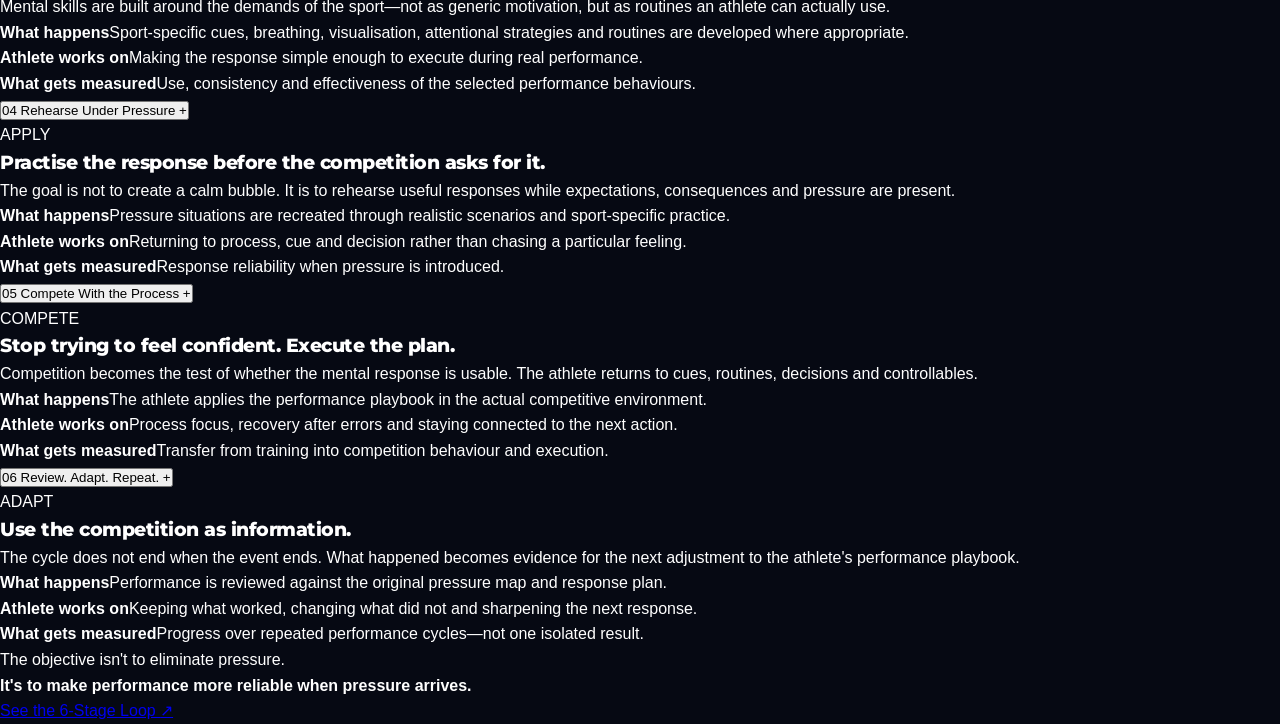
==== commit 0ce9fbea: "Rename stylesheet from style.css to styles.css" ====
--- a/index.html
+++ b/index.html
@@ -12,7 +12,7 @@
     <link rel="canonical" href="https://www.mindlead.co.in/">
     <title>Mind Lead | Sports Psychology & Mental Performance</title>
     <link href="https://fonts.googleapis.com/css2?family=Montserrat:wght@400;600;700;800&family=Inter:wght@300;400;500;600&display=swap" rel="stylesheet">
-        <link rel="stylesheet" href="style.css">
+        <link rel="stylesheet" href="styles.css">
 
 </head>
 <body>
--- a/styles.css
+++ b/styles.css
@@ -0,0 +1,458 @@
+:root {
+            --bg-deep: #060913;
+            --bg-card: #0d1326;
+            --accent-gold: #d4af37;
+            --accent-gold-hover: #f3cf55;
+            --text-white: #ffffff;
+            --text-muted: #8e9bb2;
+            --positive-green: #2ecc71;
+            --negative-red: #e74c3c;
+            --border-glow: rgba(212, 175, 55, 0.15);
+        }
+
+        * { box-sizing: border-box; margin: 0; padding: 0; }
+        body {
+            font-family: 'Inter', sans-serif;
+            background-color: var(--bg-deep);
+            color: var(--text-white);
+            line-height: 1.6;
+            overflow-x: hidden;
+        }
+        h1, h2, h3, .btn, .nav-brand { font-family: 'Montserrat', sans-serif; font-weight: 800; letter-spacing: -0.5px; }
+
+        header {
+            display: flex; justify-content: space-between; align-items: center;
+            padding: 20px 8%; background: rgba(6, 9, 19, 0.96);
+            position: fixed; width: 100%; top: 0; z-index: 100;
+            border-bottom: 1px solid rgba(255, 255, 255, 0.05);
+            backdrop-filter: blur(10px);
+        }
+        .nav-brand { font-size: 22px; color: var(--text-white); text-decoration: none; text-transform: uppercase; }
+        .nav-brand span { color: var(--accent-gold); }
+        nav a { color: var(--text-muted); text-decoration: none; margin-left: 30px; font-weight: 600; font-size: 14px; text-transform: uppercase; transition: color 0.3s; }
+        nav a:hover { color: var(--accent-gold); }
+
+        .hero {
+            padding: 200px 8% 120px 8%; display: flex; align-items: center; min-height: 90vh;
+            background: linear-gradient(to right, rgba(6,9,19,1) 40%, rgba(6,9,19,0.7) 70%, rgba(6,9,19,0.3) 100%), 
+                        url('https://images.unsplash.com/photo-1517649763962-0c623066013b?q=80&w=1600&auto=format&fit=crop') no-repeat center center/cover;
+        }
+        .hero-content { max-width: 650px; }
+        .hero h1 { font-size: 54px; line-height: 1.1; margin-bottom: 25px; text-transform: uppercase; }
+        .hero p { color: var(--text-muted); font-size: 18px; margin-bottom: 40px; font-weight: 300; }
+
+        .btn {
+            display: inline-block; padding: 16px 36px; background-color: var(--accent-gold);
+            color: var(--bg-deep); text-decoration: none; border-radius: 4px; text-transform: uppercase;
+            font-size: 13px; letter-spacing: 1px; transition: all 0.3s cubic-bezier(0.25, 0.8, 0.25, 1);
+            border: none; cursor: pointer;
+        }
+        .btn:hover { transform: translateY(-2px); background-color: var(--accent-gold-hover); box-shadow: 0 10px 20px rgba(212,175,55,0.2); }
+        .btn-outline { background: transparent; color: var(--text-white); border: 2px solid rgba(255,255,255,0.2); margin-left: 15px; }
+        .btn-outline:hover { background: rgba(255,255,255,0.05); border-color: var(--text-white); transform: translateY(-2px); }
+
+        .stats-strip {
+            background-color: var(--bg-card); padding: 50px 8%; display: flex; justify-content: space-around;
+            border-top: 1px solid rgba(255,255,255,0.05); border-bottom: 1px solid rgba(255,255,255,0.05); text-align: center;
+        }
+        .stat-item h2 { font-size: 46px; color: var(--accent-gold); margin-bottom: 5px; }
+        .stat-item p { color: var(--text-muted); font-size: 13px; text-transform: uppercase; letter-spacing: 1.5px; font-weight: 600; }
+
+        .section { padding: 120px 8%; }
+        .section-title { text-align: center; font-size: 38px; margin-bottom: 70px; text-transform: uppercase; letter-spacing: 1px; }
+        .section-title span { color: var(--accent-gold); }
+
+        .grid-3 { display: grid; grid-template-columns: repeat(auto-fit, minmax(320px, 1fr)); gap: 40px; }
+        .grid-2 { display: grid; grid-template-columns: repeat(auto-fit, minmax(450px, 1fr)); gap: 50px; align-items: center; }
+
+        .card { background-color: var(--bg-card); border-radius: 6px; overflow: hidden; border: 1px solid rgba(255,255,255,0.03); transition: all 0.3s; }
+        .card:hover { transform: translateY(-5px); border-color: var(--border-glow); box-shadow: 0 15px 30px rgba(0,0,0,0.5); }
+        .card-img { height: 240px; width: 100%; object-fit: cover; filter: grayscale(30%) contrast(110%); }
+        .card-body { padding: 35px; }
+        .card-body h3 { font-size: 20px; margin-bottom: 15px; color: var(--accent-gold); text-transform: uppercase; }
+        .card-body p { color: var(--text-muted); font-size: 15px; font-weight: 300; }
+
+        /* The 6-Stage Loop Framework */
+        .loop-container { background-color: #090f20; padding: 80px 8%; border-radius: 8px; border: 1px solid rgba(255,255,255,0.02); }
+        .loop-grid { display: grid; grid-template-columns: repeat(auto-fit, minmax(240px, 1fr)); gap: 25px; }
+        .loop-node { background: var(--bg-deep); padding: 30px; border-radius: 4px; border-left: 4px solid var(--accent-gold); position: relative; }
+        .loop-num { font-size: 28px; color: rgba(212,175,55,0.2); position: absolute; top: 15px; right: 20px; font-weight: 800; }
+        .loop-node h3 { font-size: 16px; margin-bottom: 10px; text-transform: uppercase; color: var(--text-white); }
+        .loop-node p { color: var(--text-muted); font-size: 14px; font-weight: 300; }
+
+        /* Store Elements */
+        .product-price { font-size: 22px; color: var(--text-white); font-weight: 700; margin: 15px 0; font-family: 'Montserrat', sans-serif; }
+        .product-price span { color: var(--accent-gold); }
+
+        /* Multi-Game Arena Container Configuration */
+        .lab-panel { background: var(--bg-card); border-radius: 8px; border: 1px solid rgba(255,255,255,0.05); padding: 40px; }
+        .lab-tabs { display: flex; justify-content: center; margin-bottom: 40px; border-bottom: 1px solid rgba(255,255,255,0.1); }
+        .tab-btn { background: transparent; border: none; color: var(--text-muted); padding: 15px 30px; font-family: 'Montserrat', sans-serif; font-weight: 700; text-transform: uppercase; cursor: pointer; font-size: 14px; transition: all 0.3s; border-bottom: 3px solid transparent; }
+        .tab-btn.active { color: var(--accent-gold); border-bottom-color: var(--accent-gold); }
+        .game-view { display: none; }
+        .game-view.active { display: block; }
+
+        /* Game Module 1 Configuration */
+        #canvas-frame { width: 100%; height: 400px; background-color: #040710; position: relative; overflow: hidden; border-radius: 6px; border: 1px solid rgba(255,255,255,0.05); }
+        #avatar-node { width: 70px; height: 45px; background: linear-gradient(135deg, #ff9ebb, #ff6b8b); border-radius: 20px; position: absolute; bottom: 15px; left: calc(50% - 35px); box-shadow: 0 0 15px rgba(255,158,187,0.5); display: flex; align-items: center; justify-content: center; font-size: 11px; font-weight: 800; color: #420b17; user-select: none; }
+        .node-element { position: absolute; font-family: 'Montserrat', sans-serif; font-weight: 700; font-size: 13px; padding: 6px 14px; border-radius: 20px; color: #fff; }
+        .node-pos { background-color: var(--positive-green); box-shadow: 0 4px 10px rgba(46,204,113,0.3); }
+        .node-neg { background-color: var(--negative-red); box-shadow: 0 4px 10px rgba(231,76,60,0.3); }
+
+        /* Game Module 2 Configuration */
+        .select-box { background: var(--bg-deep); border: 1px solid rgba(255,255,255,0.1); padding: 15px; color: #fff; border-radius: 4px; font-family: 'Montserrat', sans-serif; font-weight: 700; width: 100%; max-width: 400px; font-size: 16px; text-transform: uppercase; margin-bottom: 30px; outline: none; }
+        .demand-display-card { background: var(--bg-deep); padding: 40px; border-radius: 6px; text-align: left; border: 1px dashed rgba(212,175,55,0.2); }
+        .demand-display-card h3 { color: var(--accent-gold); font-size: 22px; margin-bottom: 15px; text-transform: uppercase; }
+        .demand-display-card ul { padding-left: 20px; color: var(--text-muted); }
+        .demand-display-card li { margin-bottom: 12px; font-weight: 300; }
+
+        /* Game Module 3 Configuration */
+        .schulte-matrix { display: grid; grid-template-columns: repeat(4, 150px); gap: 12px; justify-content: center; margin: 25px auto; }
+        .matrix-cell { width: 150px; height: 110px; background-color: var(--bg-deep); border: 1px solid rgba(255,255,255,0.08); border-radius: 4px; display: flex; align-items: center; justify-content: center; font-family: 'Montserrat', sans-serif; font-size: 32px; font-weight: 800; cursor: pointer; user-select: none; transition: all 0.2s; }
+        .matrix-cell:hover { background-color: rgba(212,175,55,0.1); border-color: var(--accent-gold); }
+        .matrix-cell.success-flash { background-color: var(--positive-green) !important; color: white; }
+
+        /* UI Overlays */
+        .panel-overlay { position: absolute; top: 0; left: 0; width: 100%; height: 100%; background: rgba(6,9,19,0.95); display: flex; flex-direction: column; align-items: center; justify-content: center; z-index: 10; text-align: center; padding: 20px; }
+        .panel-overlay h3 { font-size: 26px; margin-bottom: 15px; text-transform: uppercase; }
+        .panel-overlay p { color: var(--text-muted); max-width: 500px; margin-bottom: 30px; font-weight: 300; }
+
+        .hidden { display: none !important; }
+
+/* =========================================================
+   RESPONSIVE / ACCESSIBILITY LAYER
+   Existing visual system and desktop layout are preserved.
+   ========================================================= */
+
+html {
+    scroll-behavior: smooth;
+    -webkit-text-size-adjust: 100%;
+}
+
+img {
+    max-width: 100%;
+    height: auto;
+}
+
+button,
+select,
+input {
+    max-width: 100%;
+}
+
+button:focus-visible,
+a:focus-visible,
+select:focus-visible,
+input:focus-visible {
+    outline: 2px solid var(--accent-gold);
+    outline-offset: 3px;
+}
+
+/* Prevent long content from creating horizontal overflow. */
+.hero-content,
+.card-body,
+.loop-node,
+.demand-display-card,
+.lab-panel {
+    min-width: 0;
+}
+
+/* Tablet */
+@media (max-width: 1024px) {
+    header {
+        padding: 18px 5%;
+    }
+
+    nav a {
+        margin-left: 18px;
+        font-size: 12px;
+    }
+
+    .hero {
+        padding: 170px 5% 100px;
+    }
+
+    .section {
+        padding: 90px 5%;
+    }
+
+    .stats-strip {
+        padding: 40px 5%;
+    }
+
+    .grid-2 {
+        grid-template-columns: minmax(0, 1fr);
+        gap: 40px;
+    }
+
+    .grid-3 {
+        grid-template-columns: repeat(2, minmax(0, 1fr));
+        gap: 25px;
+    }
+
+    .schulte-matrix {
+        grid-template-columns: repeat(4, minmax(0, 1fr));
+        gap: 10px;
+    }
+
+    .matrix-cell {
+        width: 100%;
+        height: clamp(80px, 12vw, 110px);
+    }
+}
+
+/* Mobile */
+@media (max-width: 768px) {
+    body {
+        overflow-x: hidden;
+    }
+
+    header {
+        position: fixed;
+        padding: 14px 20px;
+        min-height: 64px;
+        flex-wrap: wrap;
+    }
+
+    .nav-brand {
+        font-size: 18px;
+        white-space: nowrap;
+    }
+
+    nav {
+        width: 100%;
+        display: flex;
+        gap: 6px;
+        overflow-x: auto;
+        padding: 10px 0 2px;
+        scrollbar-width: thin;
+        -webkit-overflow-scrolling: touch;
+    }
+
+    nav a {
+        flex: 0 0 auto;
+        margin-left: 0;
+        padding: 7px 9px;
+        font-size: 10px;
+        letter-spacing: .3px;
+    }
+
+    .hero {
+        min-height: 100svh;
+        padding: 155px 20px 70px;
+        background-position: 62% center;
+    }
+
+    .hero-content {
+        max-width: 100%;
+    }
+
+    .hero h1 {
+        font-size: clamp(32px, 9vw, 46px);
+        line-height: 1.08;
+        margin-bottom: 20px;
+    }
+
+    .hero p {
+        font-size: 16px;
+        margin-bottom: 28px;
+    }
+
+    .btn {
+        padding: 14px 20px;
+        min-height: 48px;
+    }
+
+    .hero .btn {
+        width: 100%;
+        text-align: center;
+    }
+
+    .hero .btn-outline {
+        margin-left: 0;
+        margin-top: 12px;
+    }
+
+    .stats-strip {
+        display: grid;
+        grid-template-columns: 1fr;
+        gap: 28px;
+        padding: 38px 20px;
+    }
+
+    .stat-item h2 {
+        font-size: 38px;
+    }
+
+    .section {
+        padding: 70px 20px;
+    }
+
+    .section-title {
+        font-size: clamp(26px, 7vw, 34px);
+        line-height: 1.15;
+        margin-bottom: 40px;
+    }
+
+    .grid-3,
+    .grid-2 {
+        grid-template-columns: 1fr;
+        gap: 22px;
+    }
+
+    .card-img {
+        height: 210px;
+    }
+
+    .card-body {
+        padding: 25px 22px;
+    }
+
+    .loop-container {
+        padding: 35px 18px;
+    }
+
+    .loop-grid {
+        grid-template-columns: 1fr;
+        gap: 15px;
+    }
+
+    .loop-node {
+        padding: 25px 22px;
+    }
+
+    .lab-panel {
+        padding: 22px 14px;
+    }
+
+    .lab-tabs {
+        justify-content: flex-start;
+        overflow-x: auto;
+        margin-bottom: 25px;
+        -webkit-overflow-scrolling: touch;
+    }
+
+    .tab-btn {
+        flex: 0 0 auto;
+        padding: 13px 15px;
+        font-size: 11px;
+    }
+
+    #canvas-frame {
+        height: min(400px, 70vw);
+        min-height: 300px;
+    }
+
+    #avatar-node {
+        width: 62px;
+        height: 42px;
+        left: calc(50% - 31px);
+    }
+
+    .node-element {
+        font-size: 10px;
+        padding: 6px 10px;
+    }
+
+    .select-box {
+        max-width: 100%;
+        font-size: 13px;
+    }
+
+    .demand-display-card {
+        padding: 25px 20px;
+    }
+
+    .schulte-matrix {
+        grid-template-columns: repeat(4, minmax(0, 1fr));
+        gap: 7px;
+        margin: 18px auto;
+        width: 100%;
+    }
+
+    .matrix-cell {
+        width: 100%;
+        height: clamp(62px, 17vw, 88px);
+        font-size: clamp(20px, 7vw, 30px);
+    }
+
+    #game-view-0 > div:first-child,
+    #game-view-2 > div:first-child {
+        font-size: 13px !important;
+    }
+
+    .panel-overlay {
+        padding: 18px;
+    }
+
+    .panel-overlay h3 {
+        font-size: 21px;
+    }
+
+    .panel-overlay p {
+        font-size: 14px;
+        margin-bottom: 22px;
+    }
+
+    /* Contact form controls */
+    #hubspot-placeholder input,
+    #hubspot-placeholder select {
+        font-size: 16px !important; /* prevents iOS zoom */
+        min-height: 48px;
+    }
+
+    #contact .btn {
+        width: 100%;
+    }
+}
+
+/* Small phones */
+@media (max-width: 420px) {
+    .hero {
+        padding-left: 16px;
+        padding-right: 16px;
+    }
+
+    .section {
+        padding-left: 16px;
+        padding-right: 16px;
+    }
+
+    .section-title {
+        font-size: 25px;
+    }
+
+    .card-img {
+        height: 190px;
+    }
+
+    .schulte-matrix {
+        gap: 5px;
+    }
+
+    .matrix-cell {
+        height: 58px;
+        border-radius: 3px;
+    }
+
+    .lab-panel {
+        padding-left: 10px;
+        padding-right: 10px;
+    }
+}
+
+/* Respect reduced-motion preferences. */
+@media (prefers-reduced-motion: reduce) {
+    html {
+        scroll-behavior: auto;
+    }
+
+    *,
+    *::before,
+    *::after {
+        animation-duration: 0.01ms !important;
+        animation-iteration-count: 1 !important;
+        transition-duration: 0.01ms !important;
+        scroll-behavior: auto !important;
+    }
+}
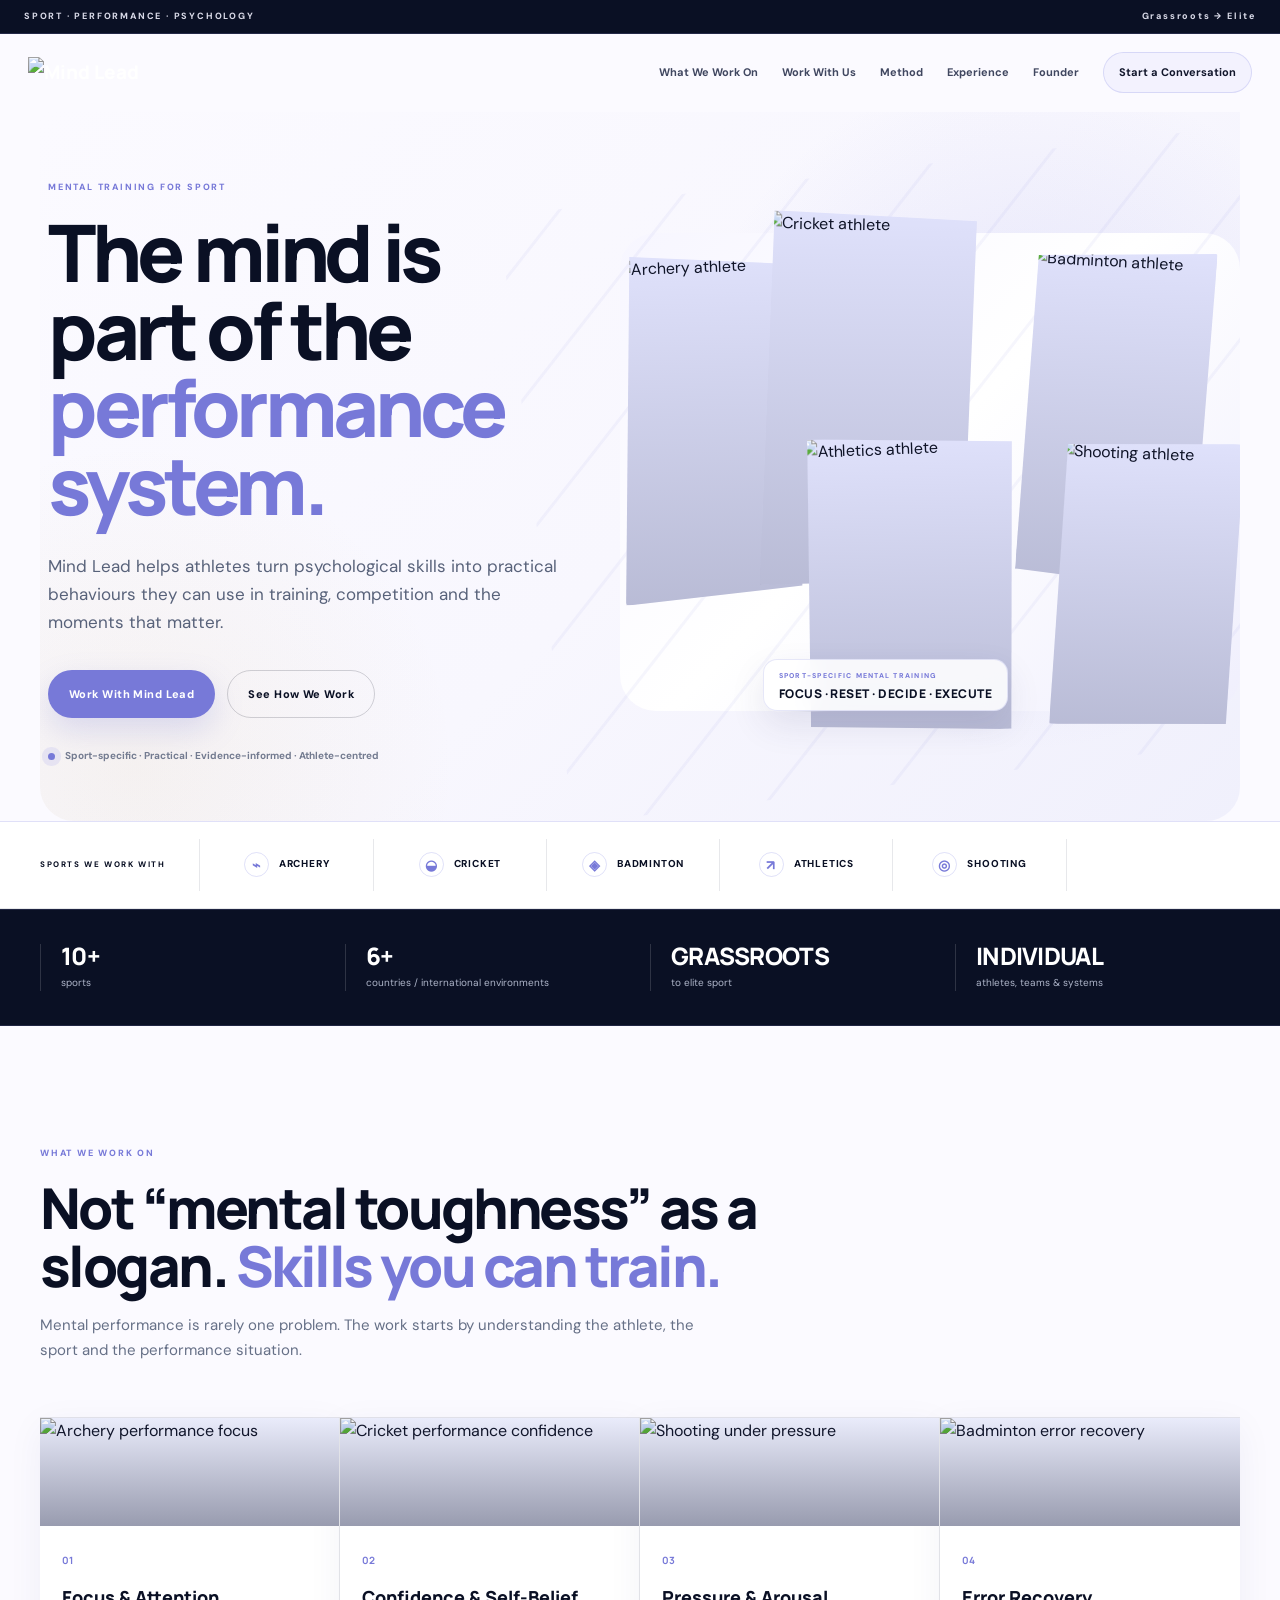
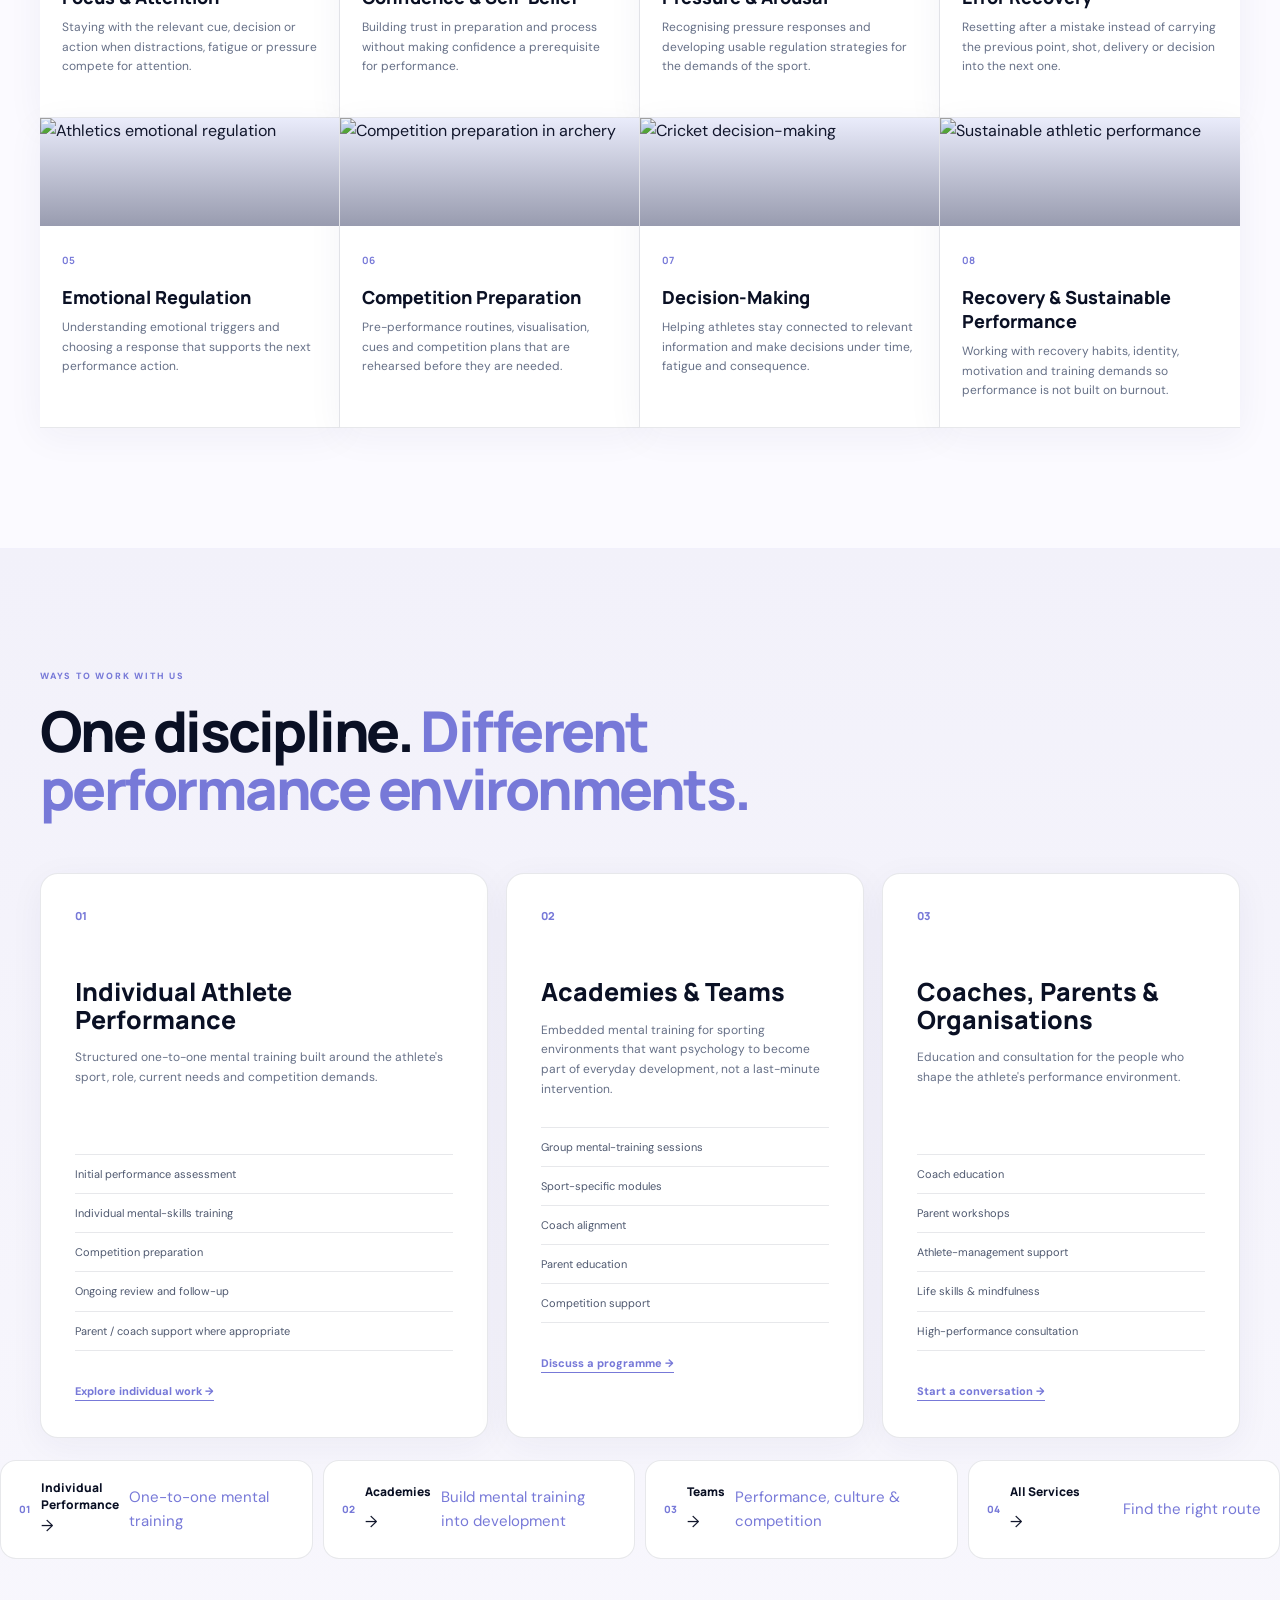
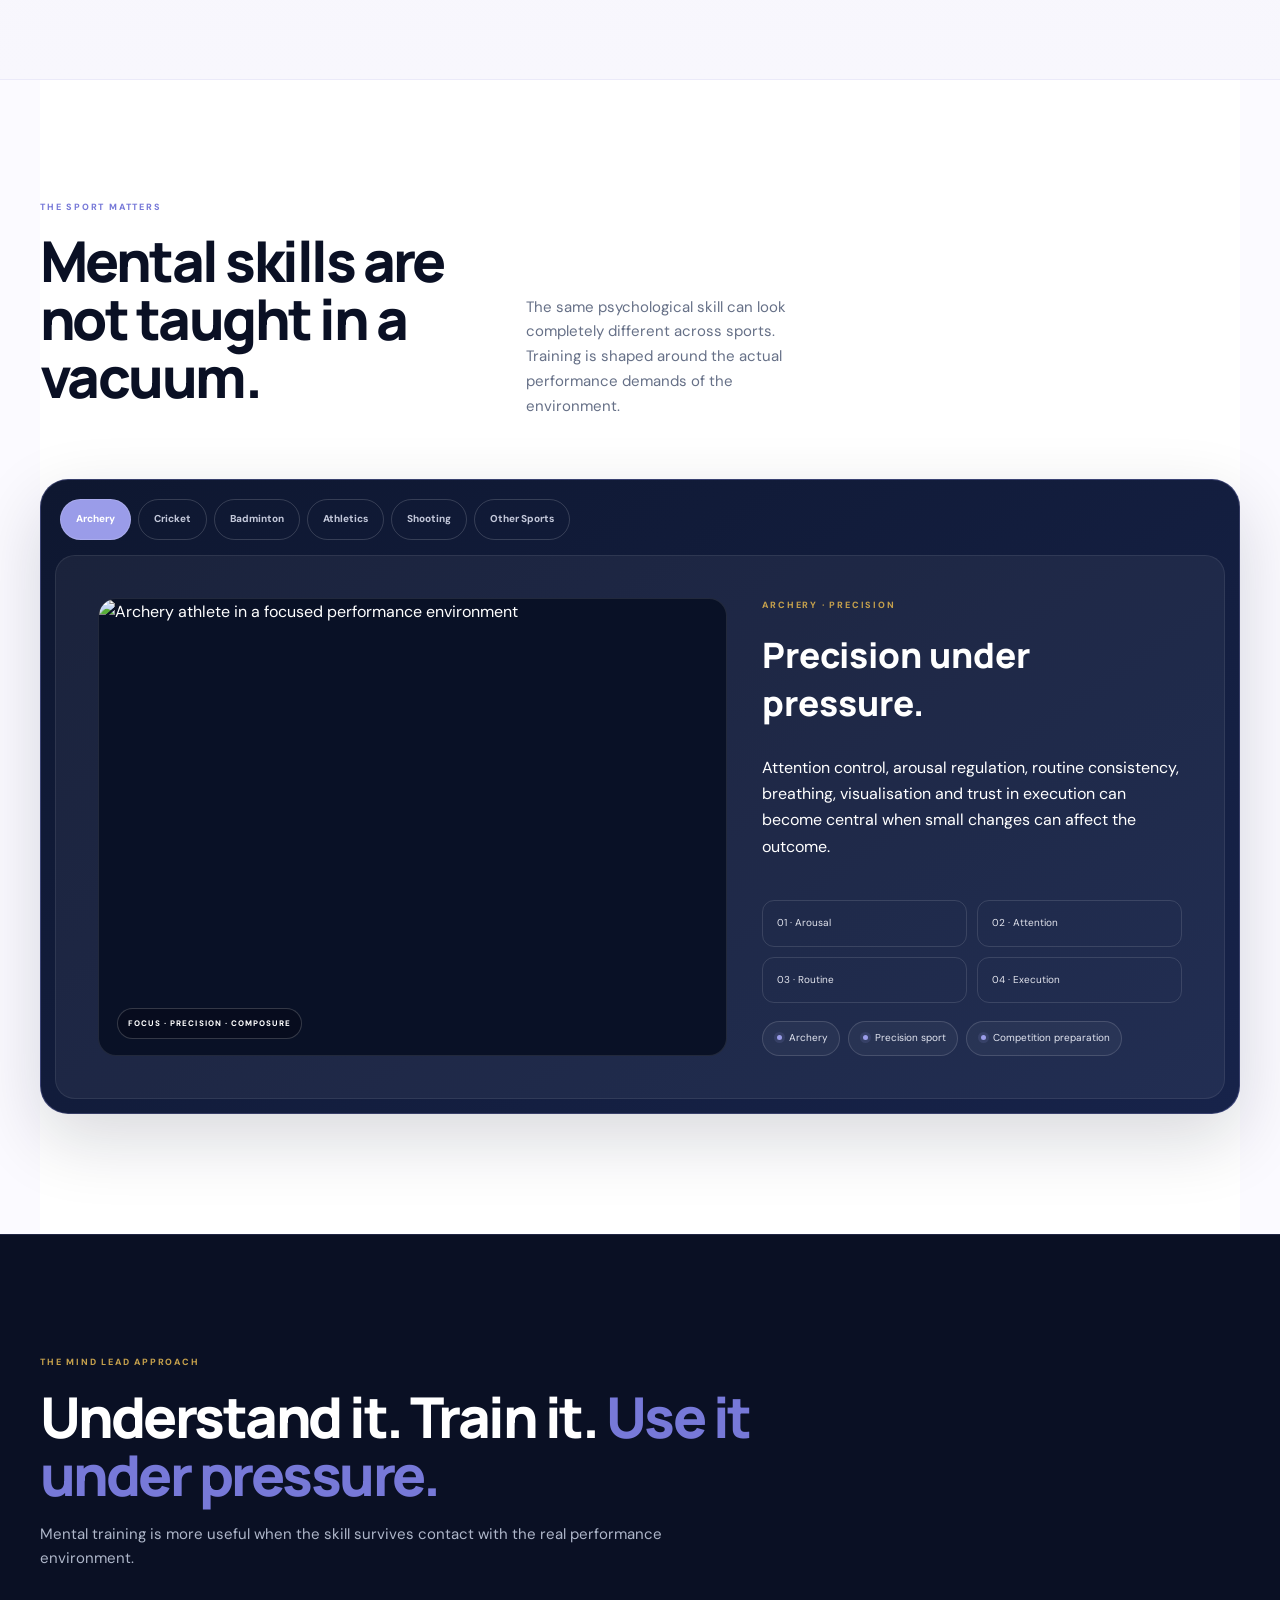
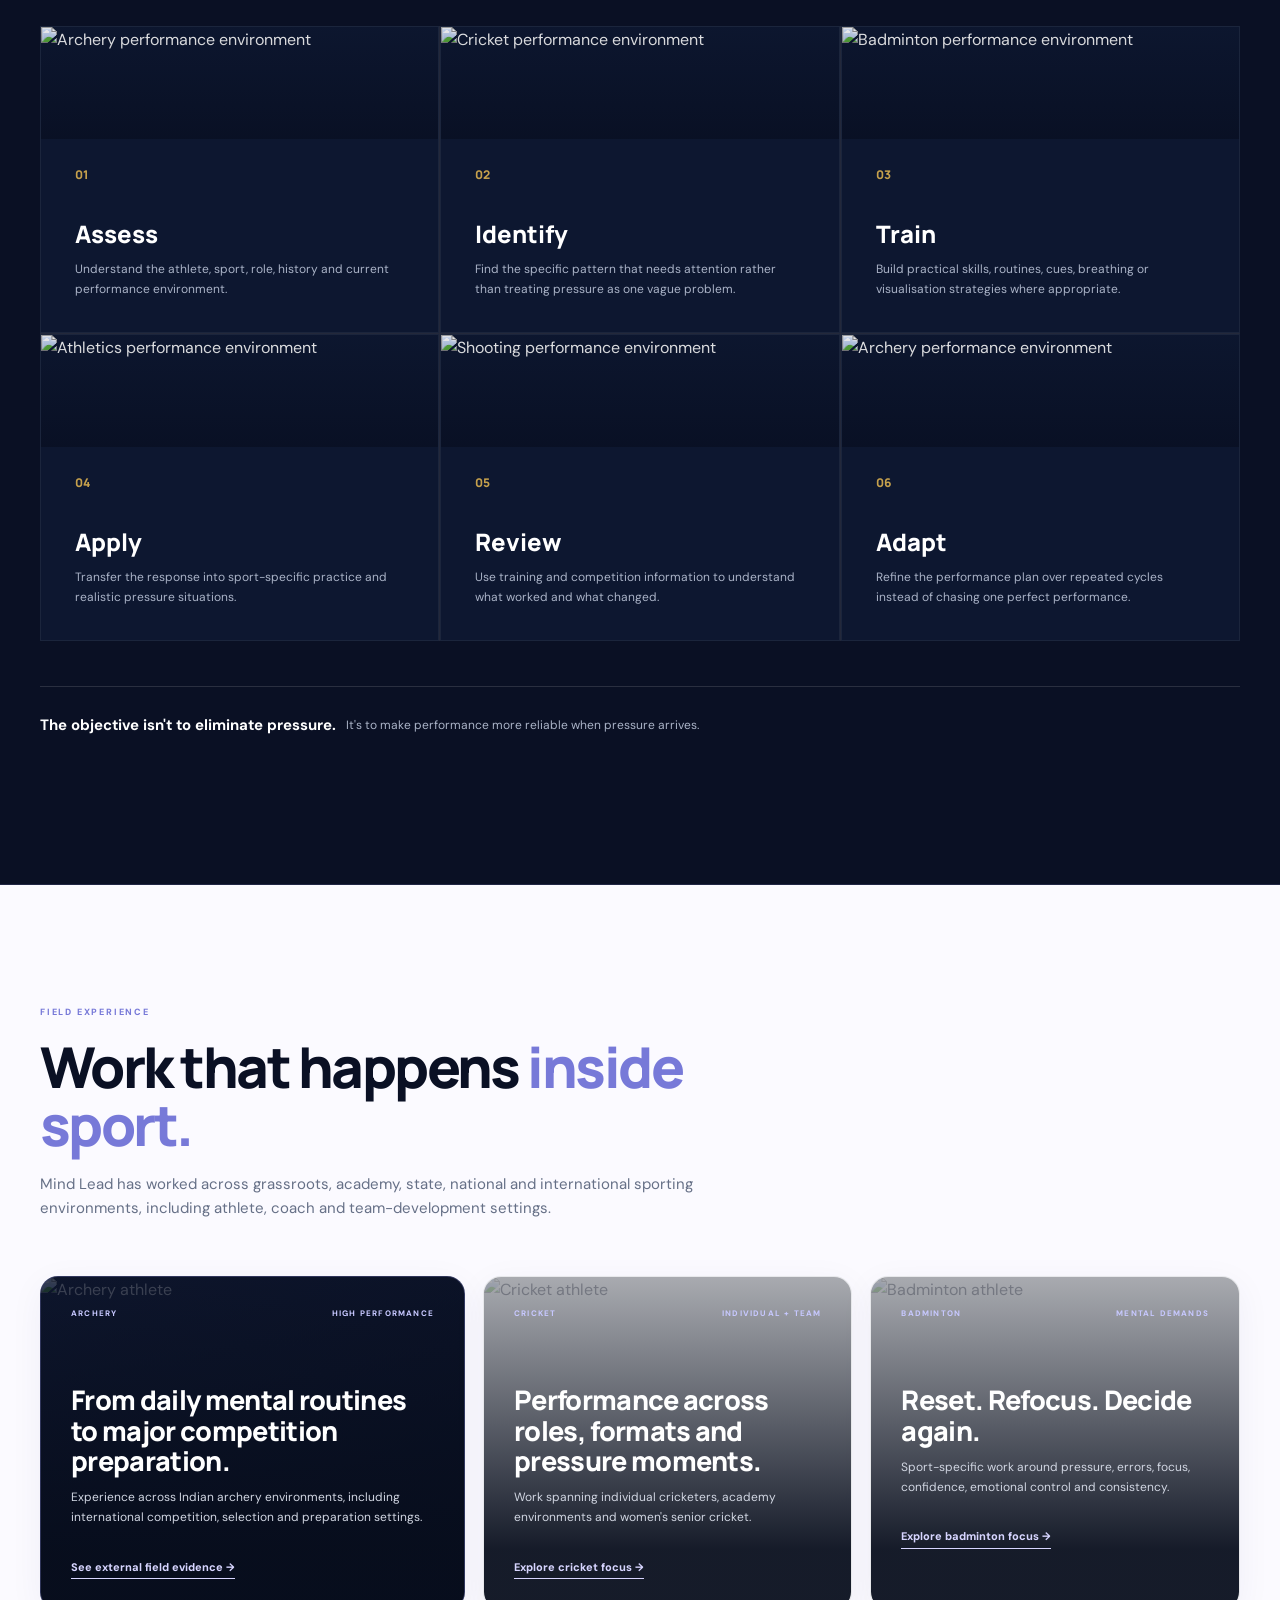
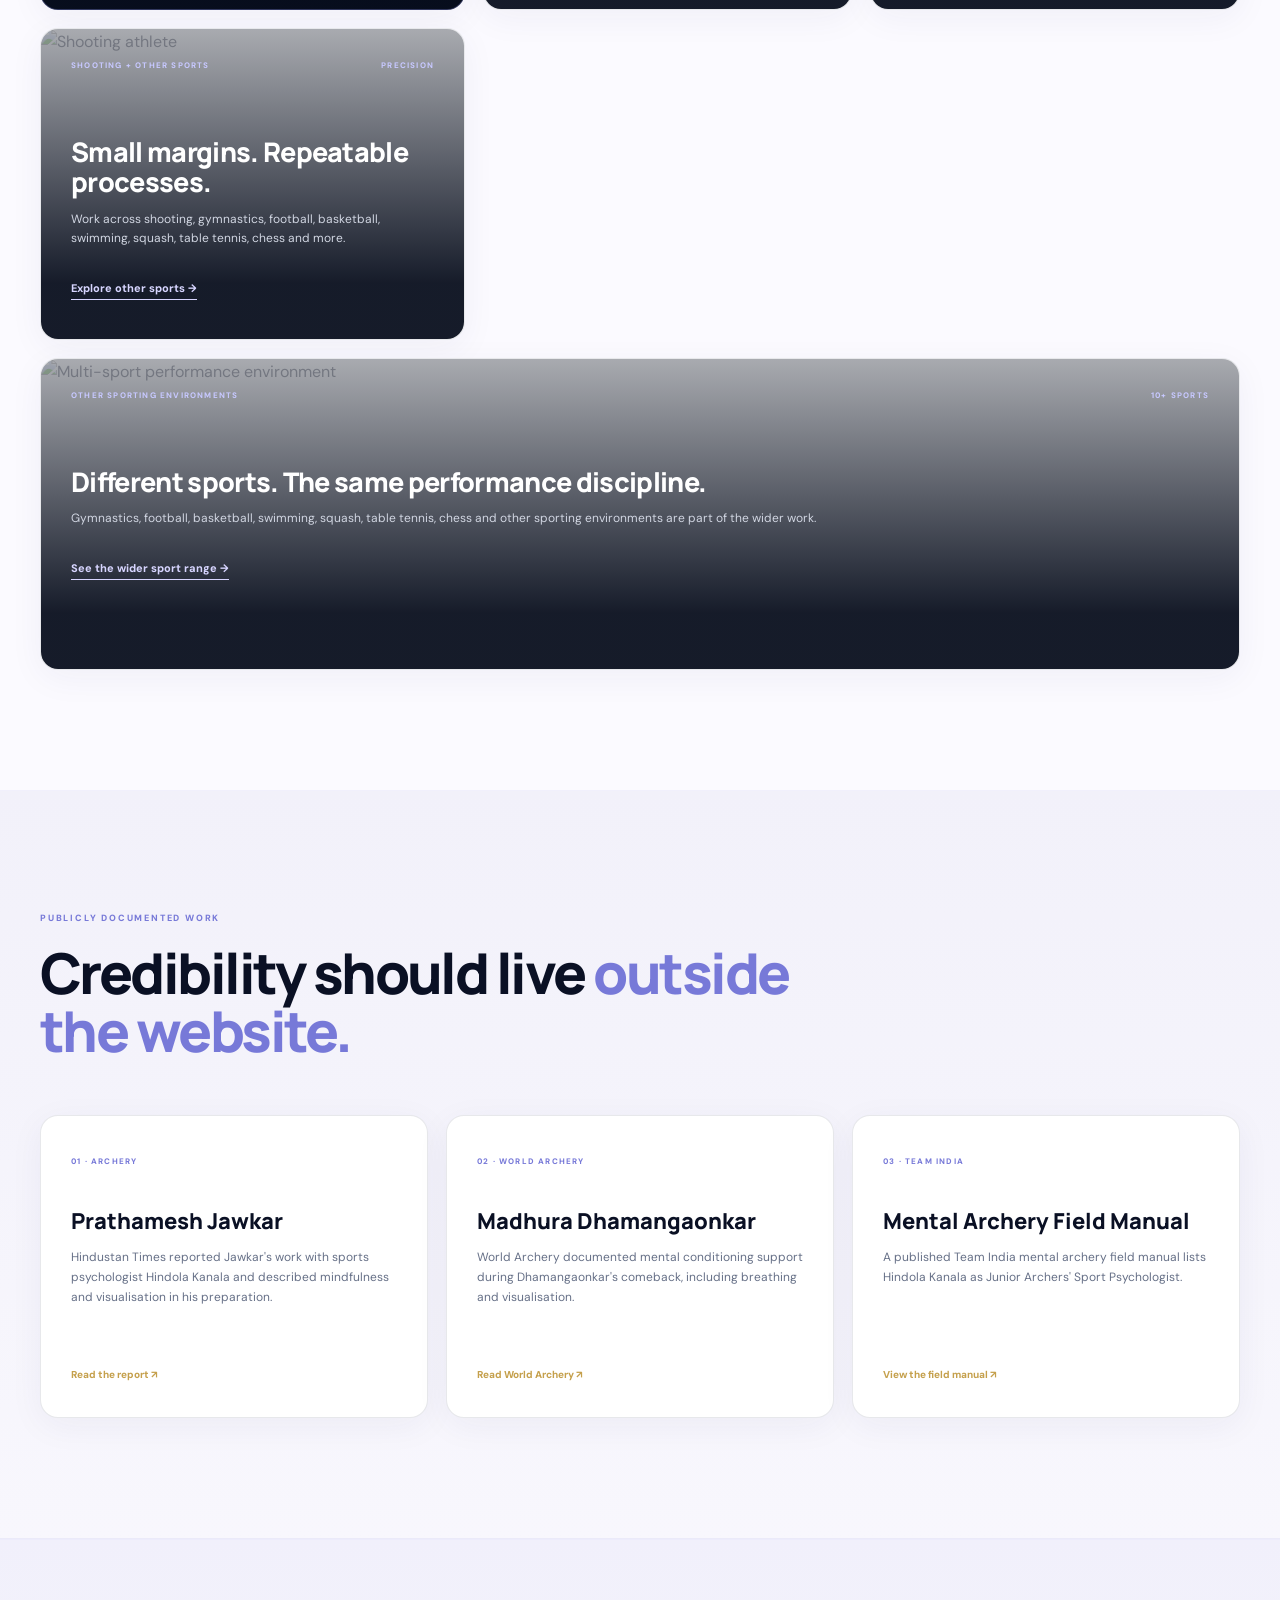
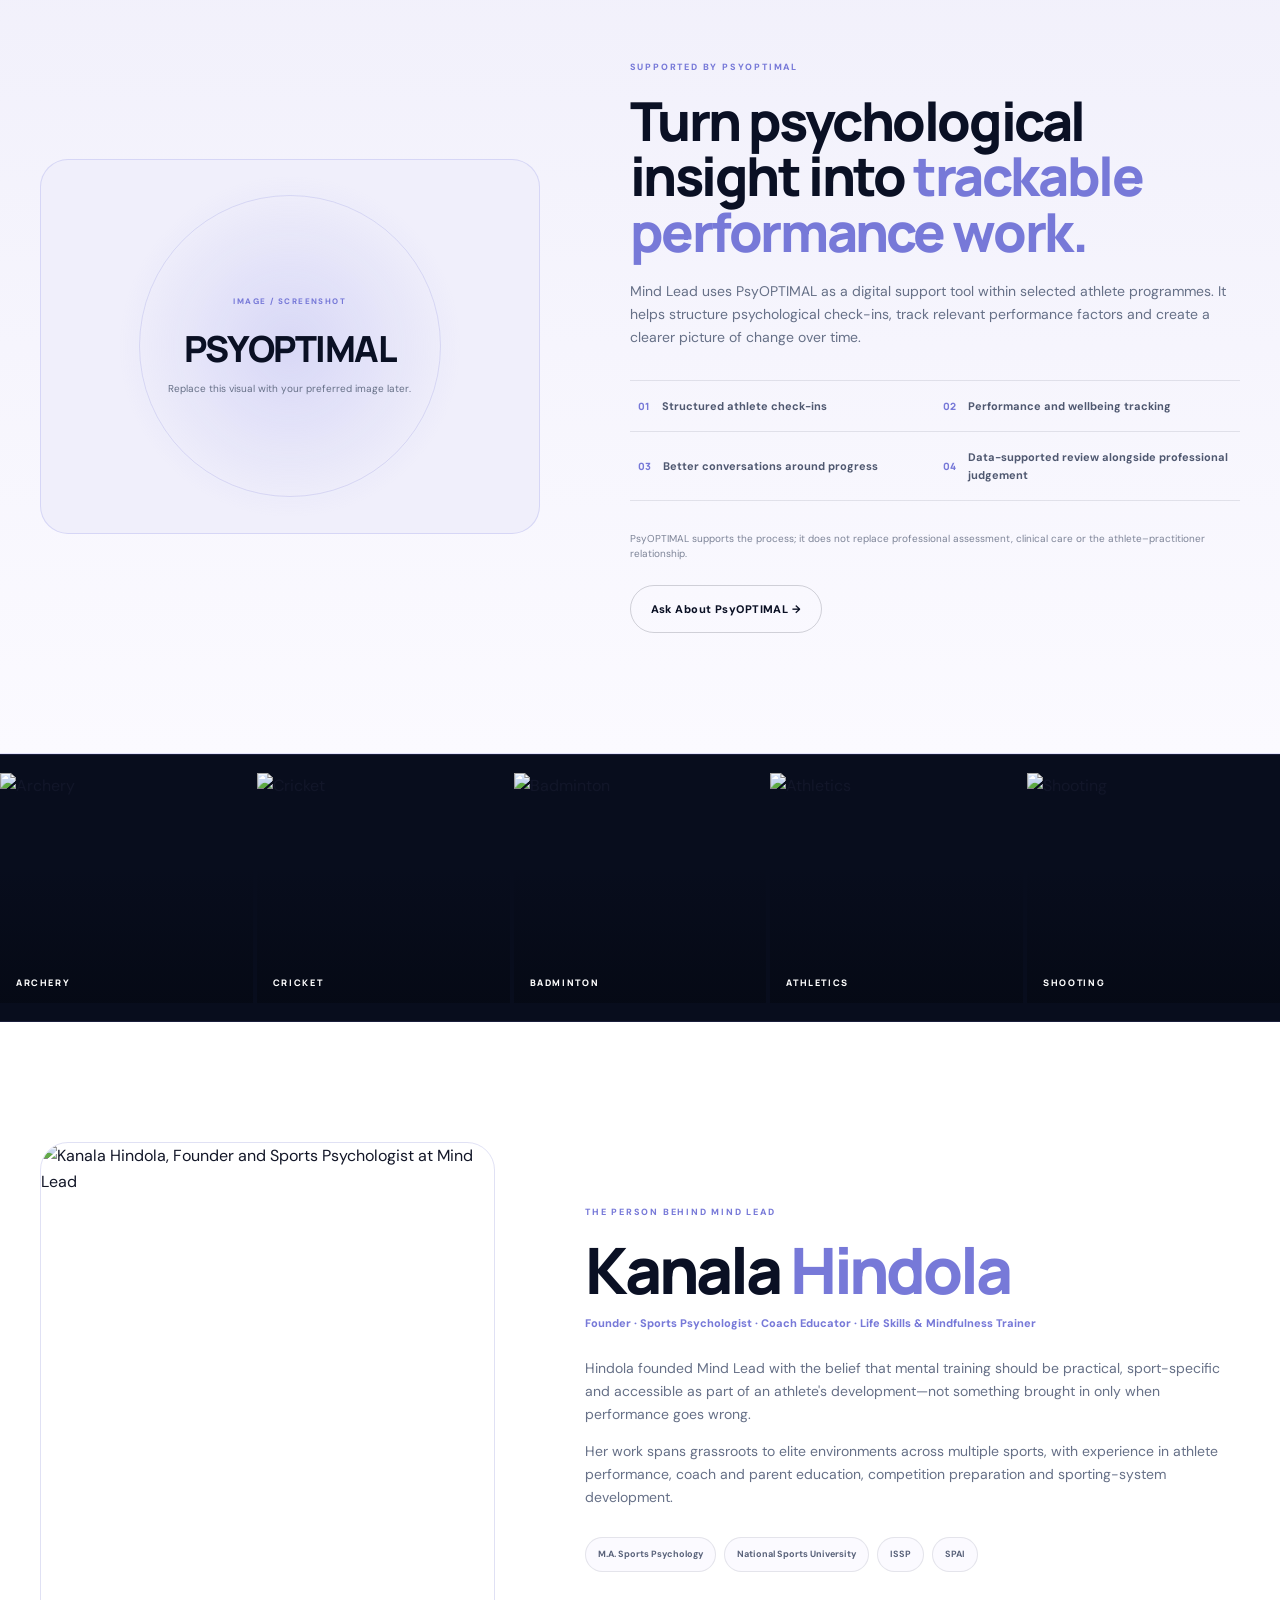
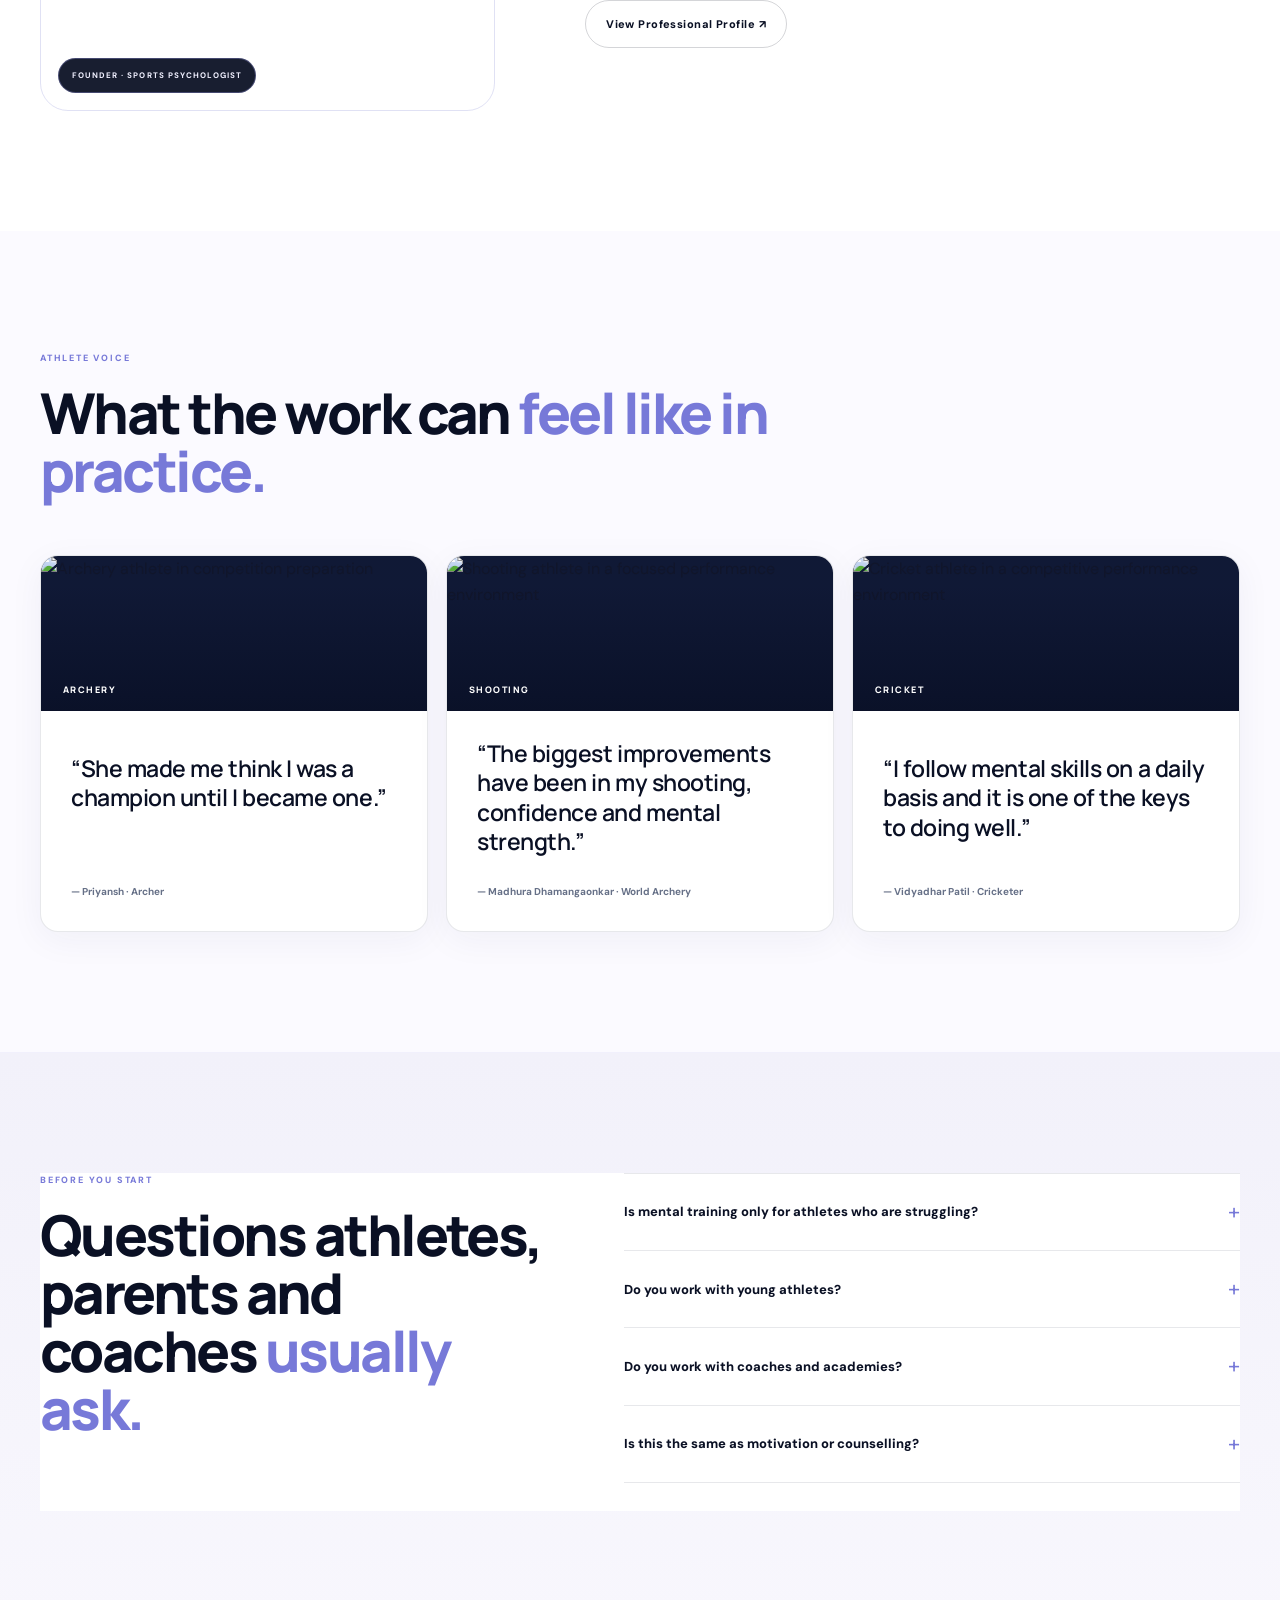
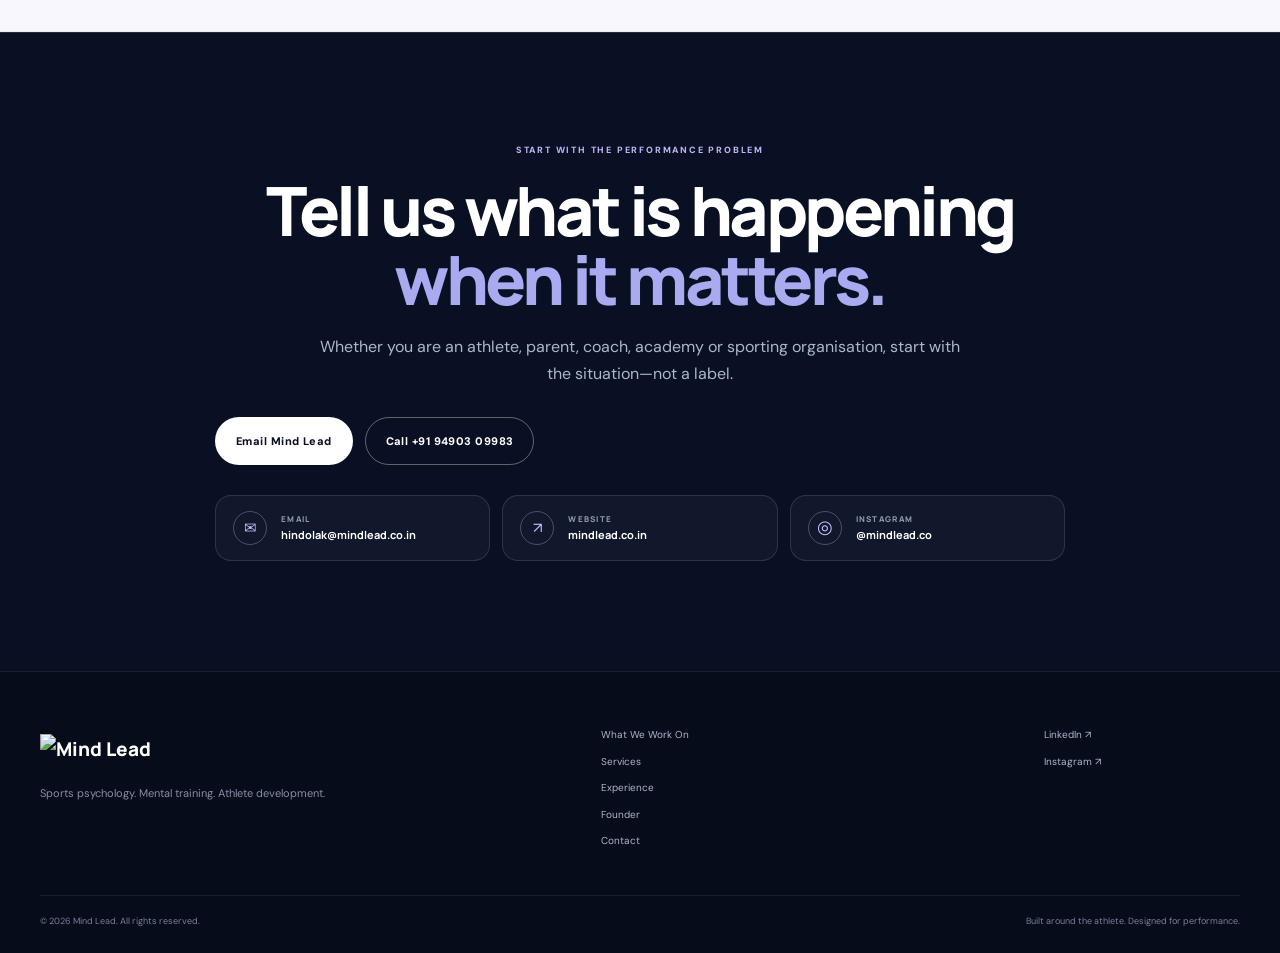
==== commit 216e113c: "Add files via upload" ====
--- a/index.html
+++ b/index.html
@@ -1,524 +1,466 @@
 <!DOCTYPE html>
-<html lang="en-IN">
+<html lang="en">
 <head>
-    <meta charset="UTF-8">
-    <meta name="viewport" content="width=device-width, initial-scale=1.0">
-    <meta name="keywords" content="sports psychology, mental performance, performance psychology, athlete mental training, competition preparation, India">
-    <meta name="description" content="Mind Lead — sports psychology and mental performance training led by Kanala Hindola for athletes, teams and coaches.">
-    <meta name="keywords" content="sports psychologist India, sports psychology, mental training, performance psychology, Kanala Hindola, Mind Lead">
-    <meta property="og:title" content="Mind Lead | The Mental Game Behind Performance">
-    <meta property="og:description" content="Practical mental skills for athletes, teams and coaches who have to perform under pressure.">
-    <meta property="og:type" content="website">
-    <link rel="canonical" href="https://www.mindlead.co.in/">
-    <title>Mind Lead | Sports Psychology & Mental Performance</title>
-    <link href="https://fonts.googleapis.com/css2?family=Montserrat:wght@400;600;700;800&family=Inter:wght@300;400;500;600&display=swap" rel="stylesheet">
-        <link rel="stylesheet" href="styles.css">
-
+  <meta charset="UTF-8">
+  <meta name="viewport" content="width=device-width, initial-scale=1.0">
+  <meta name="description" content="Mind Lead — sport-specific mental training and sports psychology for athletes, coaches, parents, academies and sporting organisations.">
+  <meta name="keywords" content="sports psychologist India, sports psychology, mental training, athlete performance, sports psychology Hyderabad, Mind Lead, Hindola Kanala">
+  <meta property="og:title" content="Mind Lead | Mental Training for Performance">
+  <meta property="og:description" content="Sport-specific mental training for athletes, coaches, parents and sporting organisations.">
+  <meta property="og:type" content="website">
+  <link rel="canonical" href="https://www.mindlead.co.in/">
+  <title>Mind Lead | Sports Psychology & Mental Training</title>
+  <link rel="preconnect" href="https://fonts.googleapis.com">
+  <link rel="preconnect" href="https://fonts.gstatic.com" crossorigin>
+  <link href="https://fonts.googleapis.com/css2?family=DM+Sans:wght@400;500;600;700&family=Manrope:wght@500;600;700;800&display=swap" rel="stylesheet">
+  <link rel="stylesheet" href="styles.css">
 </head>
+
 <body>
-
-    <header>
-        <a href="#" class="nav-brand">MIND <span>LEAD</span></a>
-        <nav>
-            <a href="#framework">6-Stage Loop</a>
-            <a href="#fieldwork">Field Work</a>
-            <a href="#specializations">Environments</a>
-            <a href="#founder">Founder</a>
-            <a href="#arena">Cognitive Lab</a>
-            <a href="#store">Tool Kit</a>
-            <a href="#contact">Consultation</a>
-        </nav>
-    </header>
-
-    <section class="hero">
-        <div class="hero-content">
-            <div class="hero-kicker">SPORT · PERFORMANCE · PSYCHOLOGY</div><h1>The Mental Game <span>Behind Performance.</span></h1>
-            <p>Practical sports psychology and mental training translated into skills, routines and decisions athletes can use when pressure rises — from daily training to international competition.</p>
-            <a href="#contact" class="btn">Book Private Consultation</a>
-            <a href="#arena" class="btn btn-outline">Test Attention Limits</a>
-        </div>
-    </section>
-
-    <div class="stats-strip">
-        <div class="stat-item">
-            <h2>18,000+</h2>
-            <p>Athletes Conditioned</p>
-        </div>
-        <div class="stat-item">
-            <h2>10</h2>
-            <p>Major Sports Disciplines</p>
-        </div>
-        <div class="stat-item">
-            <h2>7</h2>
-            <p>Countries of Elite Impact</p>
-        </div>
+  <div class="announcement">
+    <span>SPORT · PERFORMANCE · PSYCHOLOGY</span>
+    <span>Grassroots → Elite</span>
+  </div>
+
+  <header class="site-header" id="top">
+    <a href="#top" class="brand brand-logo" aria-label="Mind Lead home"><img src="assets/mindlead-logo.svg" alt="Mind Lead"></a>
+
+    <button class="menu-toggle" type="button" aria-label="Open menu" aria-expanded="false">
+      <span></span><span></span><span></span>
+    </button>
+
+    <nav class="main-nav" aria-label="Main navigation">
+      <a href="#work">What We Work On</a>
+      <a href="#services">Work With Us</a>
+      <a href="#method">Method</a>
+      <a href="#experience">Experience</a>
+      <a href="#founder">Founder</a>
+      <a href="#contact" class="nav-cta">Start a Conversation</a>
+    </nav>
+  </header>
+
+  <main>
+    <section class="hero section-shell hero-clean">
+      <div class="hero-copy reveal">
+        <p class="eyebrow">MENTAL TRAINING FOR SPORT</p>
+        <h1>The mind is part of the <em>performance system.</em></h1>
+        <p class="hero-lead">
+          Mind Lead helps athletes turn psychological skills into practical behaviours they can use
+          in training, competition and the moments that matter.
+        </p>
+        <div class="hero-actions">
+          <a href="#contact" class="button button-primary">Work With Mind Lead</a>
+          <a href="#method" class="button button-ghost">See How We Work</a>
+        </div>
+        <div class="hero-note">
+          <span class="pulse-dot"></span>
+          <span>Sport-specific · Practical · Evidence-informed · Athlete-centred</span>
+        </div>
+      </div>
+
+      <div class="hero-visual hero-sport-collage reveal reveal-delay" aria-label="Mind Lead sports visual">
+        <div class="hero-collage-backdrop"></div>
+        <div class="hero-sport-panel panel-archery"><img src="assets/sports/archery.jpg" alt="Archery athlete" loading="eager"></div>
+        <div class="hero-sport-panel panel-cricket"><img src="assets/sports/cricket.jpg" alt="Cricket athlete" loading="eager"></div>
+        <div class="hero-sport-panel panel-badminton"><img src="assets/sports/badminton.jpg" alt="Badminton athlete" loading="eager"></div>
+        <div class="hero-sport-panel panel-athletics"><img src="assets/sports/athletics.jpg" alt="Athletics athlete" loading="eager"></div>
+        <div class="hero-sport-panel panel-shooting"><img src="assets/sports/shooting.jpg" alt="Shooting athlete" loading="eager"></div>
+        <div class="hero-collage-label"><span>SPORT-SPECIFIC MENTAL TRAINING</span><strong>FOCUS · RESET · DECIDE · EXECUTE</strong></div>
+      </div>
+    </section>
+
+    <section class="sports-work-strip" aria-label="Sports we work with">
+      <div class="section-shell sports-work-inner">
+        <p class="eyebrow">SPORTS WE WORK WITH</p>
+        <div class="sports-work-list">
+          <a href="#sports" class="sports-work-item"><span class="sport-mini-icon">⌁</span>Archery</a>
+          <a href="#sports" class="sports-work-item"><span class="sport-mini-icon">◒</span>Cricket</a>
+          <a href="#sports" class="sports-work-item"><span class="sport-mini-icon">◈</span>Badminton</a>
+          <a href="#sports" class="sports-work-item"><span class="sport-mini-icon">↗</span>Athletics</a>
+          <a href="#sports" class="sports-work-item"><span class="sport-mini-icon">◎</span>Shooting</a>
+        </div>
+      </div>
+    </section>
+
+    <section class="proof-strip">
+      <div><strong>10+</strong><span>sports</span></div>
+      <div><strong>6+</strong><span>countries / international environments</span></div>
+      <div><strong>GRASSROOTS</strong><span>to elite sport</span></div>
+      <div><strong>INDIVIDUAL</strong><span>athletes, teams & systems</span></div>
+    </section>
+
+    <section class="section section-shell" id="work">
+      <div class="section-heading reveal">
+        <p class="eyebrow">WHAT WE WORK ON</p>
+        <h2>Not “mental toughness” as a slogan. <em>Skills you can train.</em></h2>
+        <p>
+          Mental performance is rarely one problem. The work starts by understanding the athlete,
+          the sport and the performance situation.
+        </p>
+      </div>
+
+      <div class="topic-grid">
+        <article class="topic-card reveal"><div class="topic-media"><img src="assets/sports/archery.jpg" alt="Archery performance focus"></div><div class="topic-body"><span>01</span><h3>Focus & Attention</h3><p>Staying with the relevant cue, decision or action when distractions, fatigue or pressure compete for attention.</p></div></article>
+        <article class="topic-card reveal"><div class="topic-media"><img src="assets/sports/cricket.jpg" alt="Cricket performance confidence"></div><div class="topic-body"><span>02</span><h3>Confidence & Self-Belief</h3><p>Building trust in preparation and process without making confidence a prerequisite for performance.</p></div></article>
+        <article class="topic-card reveal"><div class="topic-media"><img src="assets/sports/shooting.jpg" alt="Shooting under pressure"></div><div class="topic-body"><span>03</span><h3>Pressure & Arousal</h3><p>Recognising pressure responses and developing usable regulation strategies for the demands of the sport.</p></div></article>
+        <article class="topic-card reveal"><div class="topic-media"><img src="assets/sports/badminton.jpg" alt="Badminton error recovery"></div><div class="topic-body"><span>04</span><h3>Error Recovery</h3><p>Resetting after a mistake instead of carrying the previous point, shot, delivery or decision into the next one.</p></div></article>
+        <article class="topic-card reveal"><div class="topic-media"><img src="assets/sports/athletics.jpg" alt="Athletics emotional regulation"></div><div class="topic-body"><span>05</span><h3>Emotional Regulation</h3><p>Understanding emotional triggers and choosing a response that supports the next performance action.</p></div></article>
+        <article class="topic-card reveal"><div class="topic-media"><img src="assets/sports/archery.jpg" alt="Competition preparation in archery"></div><div class="topic-body"><span>06</span><h3>Competition Preparation</h3><p>Pre-performance routines, visualisation, cues and competition plans that are rehearsed before they are needed.</p></div></article>
+        <article class="topic-card reveal"><div class="topic-media"><img src="assets/sports/cricket.jpg" alt="Cricket decision-making"></div><div class="topic-body"><span>07</span><h3>Decision-Making</h3><p>Helping athletes stay connected to relevant information and make decisions under time, fatigue and consequence.</p></div></article>
+        <article class="topic-card reveal"><div class="topic-media"><img src="assets/sports/athletics.jpg" alt="Sustainable athletic performance"></div><div class="topic-body"><span>08</span><h3>Recovery & Sustainable Performance</h3><p>Working with recovery habits, identity, motivation and training demands so performance is not built on burnout.</p></div></article>
+      </div>
+    </section>
+
+    <section class="section section-tint" id="services">
+      <div class="section-shell">
+        <div class="section-heading reveal">
+          <p class="eyebrow">WAYS TO WORK WITH US</p>
+          <h2>One discipline. <em>Different performance environments.</em></h2>
+        </div>
+
+        <div class="service-grid">
+          <article class="service-card service-feature reveal">
+            <div class="service-number">01</div>
+            <h3>Individual Athlete Performance</h3>
+            <p>Structured one-to-one mental training built around the athlete's sport, role, current needs and competition demands.</p>
+            <ul>
+              <li>Initial performance assessment</li>
+              <li>Individual mental-skills training</li>
+              <li>Competition preparation</li>
+              <li>Ongoing review and follow-up</li>
+              <li>Parent / coach support where appropriate</li>
+            </ul>
+            <a href="individual-performance.html" class="text-link">Explore individual work →</a>
+          </article>
+
+          <article class="service-card reveal">
+            <div class="service-number">02</div>
+            <h3>Academies & Teams</h3>
+            <p>Embedded mental training for sporting environments that want psychology to become part of everyday development, not a last-minute intervention.</p>
+            <ul>
+              <li>Group mental-training sessions</li>
+              <li>Sport-specific modules</li>
+              <li>Coach alignment</li>
+              <li>Parent education</li>
+              <li>Competition support</li>
+            </ul>
+            <a href="academies.html" class="text-link">Discuss a programme →</a>
+          </article>
+
+          <article class="service-card reveal">
+            <div class="service-number">03</div>
+            <h3>Coaches, Parents & Organisations</h3>
+            <p>Education and consultation for the people who shape the athlete's performance environment.</p>
+            <ul>
+              <li>Coach education</li>
+              <li>Parent workshops</li>
+              <li>Athlete-management support</li>
+              <li>Life skills & mindfulness</li>
+              <li>High-performance consultation</li>
+            </ul>
+            <a href="teams.html" class="text-link">Start a conversation →</a>
+          </article>
+        </div>
+      </div>
+
+        <div class="service-page-links reveal">
+          <a href="individual-performance.html"><span>01</span><strong>Individual Performance</strong><small>One-to-one mental training</small>→</a>
+          <a href="academies.html"><span>02</span><strong>Academies</strong><small>Build mental training into development</small>→</a>
+          <a href="teams.html"><span>03</span><strong>Teams</strong><small>Performance, culture & competition</small>→</a>
+          <a href="services.html"><span>04</span><strong>All Services</strong><small>Find the right route</small>→</a>
+        </div>
+      </div>
+    </section>
+
+    <section class="section section-shell sport-section" id="sports">
+      <div class="section-heading split-heading reveal">
+        <div>
+          <p class="eyebrow">THE SPORT MATTERS</p>
+          <h2>Mental skills are not taught in a vacuum.</h2>
+        </div>
+        <p>The same psychological skill can look completely different across sports. Training is shaped around the actual performance demands of the environment.</p>
+      </div>
+
+      <div class="sport-board reveal">
+        <div class="sport-pills" role="tablist" aria-label="Sports Mind Lead works with">
+          <button class="sport-pill active" data-sport="archery" role="tab" aria-selected="true">Archery</button>
+          <button class="sport-pill" data-sport="cricket" role="tab" aria-selected="false">Cricket</button>
+          <button class="sport-pill" data-sport="badminton" role="tab" aria-selected="false">Badminton</button>
+          <button class="sport-pill" data-sport="athletics" role="tab" aria-selected="false">Athletics</button>
+          <button class="sport-pill" data-sport="shooting" role="tab" aria-selected="false">Shooting</button>
+          <button class="sport-pill" data-sport="other" role="tab" aria-selected="false">Other Sports</button>
+        </div>
+        <div class="sport-content">
+          <div class="sport-photo-wrap">
+            <img id="sport-image" src="assets/sports/archery.jpg" alt="Archery athlete in a focused performance environment">
+            <div class="sport-photo-caption" id="sport-photo-caption">FOCUS · PRECISION · COMPOSURE</div>
+          </div>
+          <div class="sport-copy">
+            <p class="eyebrow" id="sport-eyebrow">ARCHERY · PRECISION</p>
+            <h3 id="sport-title">Precision under pressure.</h3>
+            <p id="sport-text">Attention control, arousal regulation, routine consistency, breathing, visualisation and trust in execution can become central when small changes can affect the outcome.</p>
+            <div class="sport-demands" id="sport-demands">
+              <span>01 · Arousal</span><span>02 · Attention</span><span>03 · Routine</span><span>04 · Execution</span>
+            </div>
+            <div class="sport-list" id="sport-list"><span>Archery</span><span>Precision sport</span><span>Competition preparation</span></div>
+          </div>
+        </div>
+      </div>
+
+    </section>
+
+    <section class="section method-section" id="method">
+      <div class="section-shell">
+        <div class="section-heading reveal">
+          <p class="eyebrow">THE MIND LEAD APPROACH</p>
+          <h2>Understand it. Train it. <em>Use it under pressure.</em></h2>
+          <p>Mental training is more useful when the skill survives contact with the real performance environment.</p>
+        </div>
+
+        <div class="method-grid">
+          <article class="method-step reveal"><div class="method-media"><img src="assets/sports/archery.jpg" alt="Archery performance environment"></div><div class="method-body"><span>01</span><h3>Assess</h3><p>Understand the athlete, sport, role, history and current performance environment.</p></div></article>
+          <article class="method-step reveal"><div class="method-media"><img src="assets/sports/cricket.jpg" alt="Cricket performance environment"></div><div class="method-body"><span>02</span><h3>Identify</h3><p>Find the specific pattern that needs attention rather than treating pressure as one vague problem.</p></div></article>
+          <article class="method-step reveal"><div class="method-media"><img src="assets/sports/badminton.jpg" alt="Badminton performance environment"></div><div class="method-body"><span>03</span><h3>Train</h3><p>Build practical skills, routines, cues, breathing or visualisation strategies where appropriate.</p></div></article>
+          <article class="method-step reveal"><div class="method-media"><img src="assets/sports/athletics.jpg" alt="Athletics performance environment"></div><div class="method-body"><span>04</span><h3>Apply</h3><p>Transfer the response into sport-specific practice and realistic pressure situations.</p></div></article>
+          <article class="method-step reveal"><div class="method-media"><img src="assets/sports/shooting.jpg" alt="Shooting performance environment"></div><div class="method-body"><span>05</span><h3>Review</h3><p>Use training and competition information to understand what worked and what changed.</p></div></article>
+          <article class="method-step reveal"><div class="method-media"><img src="assets/sports/archery.jpg" alt="Archery performance environment"></div><div class="method-body"><span>06</span><h3>Adapt</h3><p>Refine the performance plan over repeated cycles instead of chasing one perfect performance.</p></div></article>
+        </div>
+
+        <div class="method-bottom reveal">
+          <strong>The objective isn't to eliminate pressure.</strong>
+          <span>It's to make performance more reliable when pressure arrives.</span>
+        </div>
+      </div>
+    </section>
+
+    <section class="section section-shell" id="experience">
+      <div class="section-heading reveal">
+        <p class="eyebrow">FIELD EXPERIENCE</p>
+        <h2>Work that happens <em>inside sport.</em></h2>
+        <p>Mind Lead has worked across grassroots, academy, state, national and international sporting environments, including athlete, coach and team-development settings.</p>
+      </div>
+
+      <div class="experience-grid">
+        <article class="experience-card large reveal experience-image-card"><img class="experience-image" src="assets/sports/archery.jpg" alt="Archery athlete"><div class="experience-image-content">
+          <div class="experience-top"><span>ARCHERY</span><span>HIGH PERFORMANCE</span></div>
+          <h3>From daily mental routines to major competition preparation.</h3>
+          <p>Experience across Indian archery environments, including international competition, selection and preparation settings.</p>
+          <a href="https://www.worldarchery.sport/" target="_blank" rel="noopener" class="text-link">See external field evidence →</a>
+          </div>
+        </article>
+        <article class="experience-card reveal experience-image-card"><img class="experience-image" src="assets/sports/cricket.jpg" alt="Cricket athlete"><div class="experience-image-content">
+          <div class="experience-top"><span>CRICKET</span><span>INDIVIDUAL + TEAM</span></div>
+          <h3>Performance across roles, formats and pressure moments.</h3>
+          <p>Work spanning individual cricketers, academy environments and women's senior cricket.</p>
+          <a href="#sports" data-sport-link="cricket" class="text-link">Explore cricket focus →</a>
+          </div>
+        </article>
+        <article class="experience-card reveal experience-image-card"><img class="experience-image" src="assets/sports/badminton.jpg" alt="Badminton athlete"><div class="experience-image-content">
+          <div class="experience-top"><span>BADMINTON</span><span>MENTAL DEMANDS</span></div>
+          <h3>Reset. Refocus. Decide again.</h3>
+          <p>Sport-specific work around pressure, errors, focus, confidence, emotional control and consistency.</p>
+          <a href="#sports" data-sport-link="badminton" class="text-link">Explore badminton focus →</a>
+          </div>
+        </article>
+        <article class="experience-card reveal experience-image-card"><img class="experience-image" src="assets/sports/shooting.jpg" alt="Shooting athlete"><div class="experience-image-content">
+          <div class="experience-top"><span>SHOOTING + OTHER SPORTS</span><span>PRECISION</span></div>
+          <h3>Small margins. Repeatable processes.</h3>
+          <p>Work across shooting, gymnastics, football, basketball, swimming, squash, table tennis, chess and more.</p>
+          <a href="#sports" data-sport-link="other" class="text-link">Explore other sports →</a>
+          </div>
+        </article>
+        <article class="experience-card reveal experience-image-card other-sports-card"><img class="experience-image" src="assets/backgrounds/stadium.jpg" alt="Multi-sport performance environment"><div class="experience-image-content">
+          <div class="experience-top"><span>OTHER SPORTING ENVIRONMENTS</span><span>10+ SPORTS</span></div>
+          <h3>Different sports. The same performance discipline.</h3>
+          <p>Gymnastics, football, basketball, swimming, squash, table tennis, chess and other sporting environments are part of the wider work.</p>
+          <a href="#sports" data-sport-link="other" class="text-link">See the wider sport range →</a>
+          </div>
+        </article>
+      </div>
+    </section>
+
+    <section class="section section-tint" id="evidence">
+      <div class="section-shell">
+        <div class="section-heading reveal">
+          <p class="eyebrow">PUBLICLY DOCUMENTED WORK</p>
+          <h2>Credibility should live <em>outside the website.</em></h2>
+        </div>
+
+        <div class="evidence-grid">
+          <article class="evidence-card reveal">
+            <span class="evidence-label">01 · ARCHERY</span>
+            <h3>Prathamesh Jawkar</h3>
+            <p>Hindustan Times reported Jawkar's work with sports psychologist Hindola Kanala and described mindfulness and visualisation in his preparation.</p>
+            <a href="https://www.hindustantimes.com/sports/others/prathamesh-jawkars-archery-journey-a-chance-start-a-filmy-trigger-and-golden-finish-at-asian-games-101699003930531.html" target="_blank" rel="noopener">Read the report ↗</a>
+          </article>
+          <article class="evidence-card reveal">
+            <span class="evidence-label">02 · WORLD ARCHERY</span>
+            <h3>Madhura Dhamangaonkar</h3>
+            <p>World Archery documented mental conditioning support during Dhamangaonkar's comeback, including breathing and visualisation.</p>
+            <a href="https://www.worldarchery.sport/news/202006/madhura-dhamangaonkar-journey-perseverance-resilience-and-positive-mindset" target="_blank" rel="noopener">Read World Archery ↗</a>
+          </article>
+          <article class="evidence-card reveal">
+            <span class="evidence-label">03 · TEAM INDIA</span>
+            <h3>Mental Archery Field Manual</h3>
+            <p>A published Team India mental archery field manual lists Hindola Kanala as Junior Archers' Sport Psychologist.</p>
+            <a href="https://www.researchgate.net/publication/372677674_TEAM_INDIA_MENTAL_ARCHERY_FIELD_MANUAL" target="_blank" rel="noopener">View the field manual ↗</a>
+          </article>
+        </div>
+      </div>
+    </section>
+
+
+    <section class="section psy-section" id="psyoptimal">
+      <div class="section-shell psy-grid">
+        <div class="psy-visual reveal">
+          <div class="psy-placeholder">
+            <span>IMAGE / SCREENSHOT</span>
+            <strong>PSYOPTIMAL</strong>
+            <small>Replace this visual with your preferred image later.</small>
+          </div>
+        </div>
+        <div class="psy-copy reveal">
+          <p class="eyebrow">SUPPORTED BY PSYOPTIMAL</p>
+          <h2>Turn psychological insight into <em>trackable performance work.</em></h2>
+          <p>
+            Mind Lead uses PsyOPTIMAL as a digital support tool within selected athlete programmes.
+            It helps structure psychological check-ins, track relevant performance factors and create
+            a clearer picture of change over time.
+          </p>
+          <div class="psy-points">
+            <div><strong>01</strong><span>Structured athlete check-ins</span></div>
+            <div><strong>02</strong><span>Performance and wellbeing tracking</span></div>
+            <div><strong>03</strong><span>Better conversations around progress</span></div>
+            <div><strong>04</strong><span>Data-supported review alongside professional judgement</span></div>
+          </div>
+          <p class="psy-note">PsyOPTIMAL supports the process; it does not replace professional assessment, clinical care or the athlete–practitioner relationship.</p>
+          <a href="#contact" class="button button-ghost">Ask About PsyOPTIMAL →</a>
+        </div>
+      </div>
+    </section>
+
+    <section class="sports-visual-strip" aria-label="Mind Lead sports visual library">
+      <div class="sports-strip-grid">
+        <figure><img src="assets/sports/archery.jpg" alt="Archery"><figcaption>ARCHERY</figcaption></figure>
+        <figure><img src="assets/sports/cricket.jpg" alt="Cricket"><figcaption>CRICKET</figcaption></figure>
+        <figure><img src="assets/sports/badminton.jpg" alt="Badminton"><figcaption>BADMINTON</figcaption></figure>
+        <figure><img src="assets/sports/athletics.jpg" alt="Athletics"><figcaption>ATHLETICS</figcaption></figure>
+        <figure><img src="assets/sports/shooting.jpg" alt="Shooting"><figcaption>SHOOTING</figcaption></figure>
+      </div>
+    </section>
+
+    <section class="section founder-section" id="founder">
+      <div class="section-shell founder-grid">
+        <div class="founder-image-wrap reveal">
+          <img src="https://www.mindlead.co.in/images/hindu-profile.jpg" alt="Kanala Hindola, Founder and Sports Psychologist at Mind Lead" class="founder-image">
+          <div class="founder-caption">FOUNDER · SPORTS PSYCHOLOGIST</div>
+        </div>
+        <div class="founder-copy reveal">
+          <p class="eyebrow">THE PERSON BEHIND MIND LEAD</p>
+          <h2>Kanala <em>Hindola</em></h2>
+          <p class="founder-role">Founder · Sports Psychologist · Coach Educator · Life Skills & Mindfulness Trainer</p>
+          <p>Hindola founded Mind Lead with the belief that mental training should be practical, sport-specific and accessible as part of an athlete's development—not something brought in only when performance goes wrong.</p>
+          <p>Her work spans grassroots to elite environments across multiple sports, with experience in athlete performance, coach and parent education, competition preparation and sporting-system development.</p>
+          <div class="credentials">
+            <span>M.A. Sports Psychology</span><span>National Sports University</span><span>ISSP</span><span>SPAI</span>
+          </div>
+          <a href="https://in.linkedin.com/in/hindolaa-kanala-b32a99209" target="_blank" rel="noopener" class="button button-ghost">View Professional Profile ↗</a>
+        </div>
+      </div>
+    </section>
+
+    <section class="section section-shell voices" id="voices">
+      <div class="section-heading reveal">
+        <p class="eyebrow">ATHLETE VOICE</p>
+        <h2>What the work can <em>feel like in practice.</em></h2>
+      </div>
+      <div class="quote-grid">
+        <blockquote class="quote-card reveal">
+          <div class="quote-media"><img src="assets/sports/archery.jpg" alt="Archery athlete in competition preparation" loading="lazy"><span>ARCHERY</span></div>
+          <div class="quote-copy"><p>“She made me think I was a champion until I became one.”</p><footer>— Priyansh · Archer</footer></div>
+        </blockquote>
+        <blockquote class="quote-card reveal">
+          <div class="quote-media"><img src="assets/sports/shooting.jpg" alt="Shooting athlete in a focused performance environment" loading="lazy"><span>SHOOTING</span></div>
+          <div class="quote-copy"><p>“The biggest improvements have been in my shooting, confidence and mental strength.”</p><footer>— Madhura Dhamangaonkar · World Archery</footer></div>
+        </blockquote>
+        <blockquote class="quote-card reveal">
+          <div class="quote-media"><img src="assets/sports/cricket.jpg" alt="Cricket athlete in a competitive performance environment" loading="lazy"><span>CRICKET</span></div>
+          <div class="quote-copy"><p>“I follow mental skills on a daily basis and it is one of the keys to doing well.”</p><footer>— Vidyadhar Patil · Cricketer</footer></div>
+        </blockquote>
+      </div>
+    </section>
+
+    <section class="section section-tint" id="faq">
+      <div class="section-shell faq-grid">
+        <div class="section-heading reveal">
+          <p class="eyebrow">BEFORE YOU START</p>
+          <h2>Questions athletes, parents and coaches <em>usually ask.</em></h2>
+        </div>
+        <div class="faq-list">
+          <article class="faq-item reveal">
+            <button type="button" aria-expanded="false"><span>Is mental training only for athletes who are struggling?</span><b>+</b></button>
+            <div class="faq-answer"><p>No. Mental training can be proactive. It can be used to build skills before a performance problem becomes a pattern.</p></div>
+          </article>
+          <article class="faq-item reveal">
+            <button type="button" aria-expanded="false"><span>Do you work with young athletes?</span><b>+</b></button>
+            <div class="faq-answer"><p>Yes. The approach and communication are adapted to the athlete's age, development stage, sport and environment, with parent or coach involvement where appropriate.</p></div>
+          </article>
+          <article class="faq-item reveal">
+            <button type="button" aria-expanded="false"><span>Do you work with coaches and academies?</span><b>+</b></button>
+            <div class="faq-answer"><p>Yes. Mind Lead works through individual sessions, group programmes, workshops, coach education, parent education and academy/team support.</p></div>
+          </article>
+          <article class="faq-item reveal">
+            <button type="button" aria-expanded="false"><span>Is this the same as motivation or counselling?</span><b>+</b></button>
+            <div class="faq-answer"><p>Mental training is performance-focused and skill-based. It can overlap with broader psychological support, but the goals, scope and referral needs are considered case by case.</p></div>
+          </article>
+        </div>
+      </div>
+    </section>
+
+    <section class="cta-section" id="contact">
+      <div class="cta-inner section-shell reveal">
+        <p class="eyebrow">START WITH THE PERFORMANCE PROBLEM</p>
+        <h2>Tell us what is happening <em>when it matters.</em></h2>
+        <p>Whether you are an athlete, parent, coach, academy or sporting organisation, start with the situation—not a label.</p>
+        <div class="cta-actions">
+          <a href="mailto:hindolak@mindlead.co.in?subject=Mind%20Lead%20Enquiry" class="button button-light">Email Mind Lead</a>
+          <a href="tel:+919490309983" class="button button-outline-light">Call +91 94903 09983</a>
+        </div>
+        <div class="contact-links" aria-label="Mind Lead contact links">
+          <a href="mailto:hindolak@mindlead.co.in">
+            <span class="contact-icon">✉</span><span><small>EMAIL</small><strong>hindolak@mindlead.co.in</strong></span>
+          </a>
+          <a href="https://www.mindlead.co.in/" target="_blank" rel="noopener">
+            <span class="contact-icon">↗</span><span><small>WEBSITE</small><strong>mindlead.co.in</strong></span>
+          </a>
+          <a href="https://www.instagram.com/mindlead.co/" target="_blank" rel="noopener">
+            <span class="contact-icon instagram-icon">◎</span><span><small>INSTAGRAM</small><strong>@mindlead.co</strong></span>
+          </a>
+        </div>
+      </div>
+    </section>
+  </main>
+
+  <footer class="site-footer">
+    <div class="section-shell footer-inner">
+      <div>
+        <a href="#top" class="brand brand-logo footer-brand" aria-label="Mind Lead home"><img src="assets/mindlead-logo.svg" alt="Mind Lead"></a>
+        <p>Sports psychology. Mental training. Athlete development.</p>
+      </div>
+      <div class="footer-links">
+        <a href="#work">What We Work On</a><a href="services.html">Services</a><a href="#experience">Experience</a><a href="#founder">Founder</a><a href="#contact">Contact</a>
+      </div>
+      <div class="footer-social">
+        <a href="https://www.linkedin.com/company/mind-lead/" target="_blank" rel="noopener">LinkedIn ↗</a>
+        <a href="https://www.instagram.com/mindlead.co/" target="_blank" rel="noopener">Instagram ↗</a>
+      </div>
     </div>
-
-    <section id="specializations" class="section">
-        <h2 class="section-title">Core Performance <span>Specializations</span></h2>
-        <div class="grid-3">
-            <div class="card">
-                <img src="https://images.unsplash.com/photo-1541534741688-6078c6bfb5c5?q=80&w=600&auto=format&fit=crop" class="card-img" alt="Archery Focus">
-                <div class="card-body">
-                    <h3>Precision & Attention Sports</h3>
-                    <p>Archery, Shooting, and Gymnastics. Architectural focus mappings tracking micro-arousal regulation, gaze patterns, and shot routine consistency. Built through active deployment within Olympic selection environments.</p>
-                </div>
-            </div>
-            <div class="card">
-                <img src="https://images.unsplash.com/photo-1626224583764-f87db24ac4ea?q=80&w=600&auto=format&fit=crop" class="card-img" alt="Badminton Focus">
-                <div class="card-body">
-                    <h3>High-Volume Court Dynamics</h3>
-                    <p>Badminton, Tennis, and Squash. Developing fast-twitch error reset habits, rapid focus refocusing, and continuous points execution under severe physical fatigue constraints.</p>
-                </div>
-            </div>
-            <div class="card">
-                <img src="https://images.unsplash.com/photo-1508098682722-e99c43a406b2?q=80&w=600&auto=format&fit=crop" class="card-img" alt="Cricket Team Huddle">
-                <div class="card-body">
-                    <h3>Tactical Field Leagues</h3>
-                    <p>Cricket and Football. Structuring bulletproof match communication, defensive mental huddle frameworks, and emotional shielding routines to safeguard against crowd or tournament lifecycle pressure.</p>
-                </div>
-            </div>
-        </div>
-    </section>
-
-    <section id="framework" class="section" style="background-color: var(--bg-card);">
-        <h2 class="section-title">The <span>6-Stage Loop</span> Methodology</h2>
-        <div class="loop-container">
-            <div class="loop-grid">
-                <div class="loop-node"><div class="loop-num">01</div><h3>Assess</h3><p>Map out the custom performance environment, history baseline, and unique stressors.</p></div>
-                <div class="loop-node"><div class="loop-num">02</div><h3>Identify</h3><p>Pinpoint the specific cognitive bottleneck stalling peak athletic execution.</p></div>
-                <div class="loop-node"><div class="loop-num">03</div><h3>Train</h3><p>Code tailored mental drills and visualization routines via targeted training blocks.</p></div>
-                <div class="loop-node"><div class="loop-num">04</div><h3>Apply</h3><p>Seamlessly transfer the new cognitive mechanics into high-pressure live simulations.</p></div>
-                <div class="loop-node"><div class="loop-num">05</div><h3>Measure</h3><p>Log clear behavioral indicators and post-competition stress response logs.</p></div>
-                <div class="loop-node"><div class="loop-num">06</div><h3>Adapt</h3><p>Iterate and calibrate the performance playbook based strictly on output metrics.</p></div>
-            </div>
-        </div>
-    </section>
-
-    <section id="founder" class="section">
-        <div class="grid-2">
-            <div>
-                <img src="https://www.mindlead.co.in/images/hindu-profile.jpg" class="founder-photo" alt="Kanala Hindola, Founder and Sports Psychologist at Mind Lead">
-            </div>
-            <div>
-                <span class="eyebrow">The practitioner behind Mind Lead</span>
-                <h2 class="premium-founder-title">Kanala <span>Hindola</span></h2>
-                <p class="founder-role">Founder · Sports & Performance Psychologist</p>
-                <p class="founder-text">
-                    Hindola combines a long-standing involvement in sport with sports and exercise psychology, working across grassroots-to-elite environments. Publicly documented work includes Indian archery, badminton, cricket and shooting environments, alongside athlete, coach and team development.
-                </p>
-                <p class="founder-text">
-                    Her professional record includes an M.A. in Sports Psychology from National Sports University and professional memberships with ISSP and SPAI. Her public profile also lists mindfulness-based cognitive therapy practitioner training.
-                </p>
-                <div class="credential-grid">
-                    <div><b>M.A. Sports Psychology</b><small>National Sports University · 2019–2021</small></div>
-                    <div><b>ISSP</b><small>Professional member</small></div>
-                    <div><b>SPAI</b><small>Professional member</small></div>
-                    <div><b>MBCT</b><small>Practitioner training listed</small></div>
-                </div>
-                <a class="btn btn-outline founder-link" href="https://in.linkedin.com/in/hindolaa-kanala-b32a99209" target="_blank" rel="noopener">View Founder Profile ↗</a>
-            </div>
-        </div>
-    </section>
-
-    <section id="fieldwork" class="section proof-section">
-        <div class="section-inner">
-            <div class="section-heading premium-heading">
-                <div class="eyebrow">Publicly documented field work</div>
-                <h2>Proof that lives <span>outside the website.</span></h2>
-                <p>Selected evidence from athlete interviews, World Archery, professional profiles and Mind Lead's own public record.</p>
-            </div>
-            <div class="proof-grid">
-                <article class="proof-card">
-                    <div class="proof-label">01 · ARCHERY</div>
-                    <h3>Prathamesh Jawkar</h3>
-                    <p>After his 2023 Asian Games success, Jawkar told Hindustan Times that he had been working with sports psychologist Hindola Kanala and described mindfulness and visualisation as part of his preparation.</p>
-                    <a href="https://www.hindustantimes.com/sports/others/prathamesh-jawkars-archery-journey-a-chance-start-a-filmy-trigger-and-golden-finish-at-asian-games-101699003930531.html" target="_blank" rel="noopener">Read the athlete interview ↗</a>
-                </article>
-                <article class="proof-card">
-                    <div class="proof-label">02 · WORLD ARCHERY · 2025</div>
-                    <h3>Madhura Dhamangaonkar</h3>
-                    <p>World Archery reported mental conditioning support from Hindola Kanala during Dhamangaonkar's comeback, with breathing and visualisation specifically identified as part of the work.</p>
-                    <strong>Reported result: Shanghai 2025 individual World Cup gold.</strong>
-                    <a href="https://www.worldarchery.sport/news/202006/madhura-dhamangaonkar-journey-perseverance-resilience-and-positive-mindset" target="_blank" rel="noopener">Read World Archery ↗</a>
-                </article>
-                <article class="proof-card">
-                    <div class="proof-label">03 · TEAM INDIA</div>
-                    <h3>Mental Archery Field Manual</h3>
-                    <p>A published Team India Mental Archery Field Manual lists Hindola Kanala as Junior Archers' Sport Psychologist and frames mental skills as daily training and competition routines.</p>
-                    <a href="https://www.researchgate.net/publication/372677674_TEAM_INDIA_MENTAL_ARCHERY_FIELD_MANUAL" target="_blank" rel="noopener">View the field manual ↗</a>
-                </article>
-                <article class="proof-card">
-                    <div class="proof-label">04 · TEAM PERFORMANCE</div>
-                    <h3>Coaches, cricket & football</h3>
-                    <p>Public professional activity documents coach-development work at the MSK Prasad Cricket Academy and mental-training contribution to a Durand Cup team environment, including trust, bonding and high-pressure preparation.</p>
-                    <a href="https://www.linkedin.com/company/mind-lead/" target="_blank" rel="noopener">Explore Mind Lead field notes ↗</a>
-                </article>
-            </div>
-        </div>
-    </section>
-
-    <section id="arena" class="section" style="background-color: #050811;">
-        <h2 class="section-title">Cognitive <span>Diagnostics Laboratory</span></h2>
-        
-        <div class="lab-panel">
-            <div class="lab-tabs">
-                <button class="tab-btn active" onclick="switchGame(0)">01. Arousal Arena</button>
-                <button class="tab-btn" onclick="switchGame(1)">02. Sport Demand Profiler</button>
-                <button class="tab-btn" onclick="switchGame(2)">03. Schulte Visual Grid</button>
-            </div>
-
-            <!-- Game Module 1: Arousal Control Tracker -->
-            <div id="game-view-0" class="game-view active">
-                <div style="display:flex; justify-content:space-between; margin-bottom:15px; font-family:'Montserrat'; font-weight:700;">
-                    <div>Score: <span id="g1-score" style="color:var(--accent-gold);">0</span></div>
-                    <div>Window: <span id="g1-timer" style="color:var(--accent-gold);">60</span>s</div>
-                </div>
-                <div id="canvas-frame">
-                    <div id="avatar-node">NEURAL</div>
-                    <div id="g1-overlay" class="panel-overlay">
-                        <h3>Arousal Regulation Drill</h3>
-                        <p>Coordinate the neural avatar via tracking movements. Capture target green execution nodes (+10) while isolating falling red stressors (-10) under time limits.</p>
-                        <button class="btn" onclick="startG1()">Initiate Protocol</button>
-                    </div>
-                    <div id="g1-end" class="panel-overlay hidden">
-                        <h3>Diagnostic Run Complete</h3>
-                        <p>Attentional selection score achieved: <span id="g1-final" style="color:var(--accent-gold); font-weight:800;">0</span></p>
-                        <button class="btn" onclick="startG1()">Re-Run Metric</button>
-                    </div>
-                </div>
-            </div>
-
-            <!-- Game Module 2: Structural Sport Demand Classifier -->
-            <div id="game-view-1" class="game-view">
-                <p style="color: var(--text-muted); margin-bottom: 20px; font-weight:300;">Isolate specific diagnostic profiles according to active environmental sport dynamics.</p>
-                <select id="sport-selector" class="select-box" onchange="updateSportDemand()">
-                    <option value="precision">🎯 Precision & Fine Motor Sports (Archery / Shooting)</option>
-                    <option value="court">🏸 High-Volume Court Environments (Badminton / Tennis)</option>
-                    <option value="tactical">🏏 Strategic Team Frameworks (Cricket / Football)</option>
-                </select>
-                <div id="demand-card" class="demand-display-card">
-                    <h3>Precision & Fine Motor Sports</h3>
-                    <ul>
-                        <li><strong>Primary Focus:</strong> Micro-arousal suppression, gaze alignment fixity, and procedural sequence replication under extreme physiological panic vectors.</li>
-                        <li><strong>Neuro Demand:</strong> Slowing respiration mechanics to execute action windows accurately between active cardiovascular beats.</li>
-                    </ul>
-                </div>
-            </div>
-
-            <!-- Game Module 3: Schulte Selective Attention Speed Grid -->
-            <div id="game-view-2" class="game-view">
-                <div style="display:flex; justify-content:space-between; margin-bottom:15px; font-family:'Montserrat'; font-weight:700;">
-                    <div>Target Value: <span id="g3-target" style="color:var(--accent-gold);">1</span></div>
-                    <div>Elapsed Clock: <span id="g3-timer" style="color:var(--accent-gold);">0.00</span>s</div>
-                </div>
-                <div style="position:relative; min-height:480px;">
-                    <div id="g3-overlay" class="panel-overlay">
-                        <h3>Schulte Speed Grid</h3>
-                        <p>Locate and select scrambled grid fields from 1 to 16 sequentially. Measures horizontal/vertical visual scanning latency and perceptual analysis velocity.</p>
-                        <button class="btn" onclick="startG3()">Launch Assessment</button>
-                    </div>
-                    <div id="g3-end" class="panel-overlay hidden">
-                        <h3>Scanning Analysis Finalized</h3>
-                        <p>Visual path clearance efficiency clocked at: <span id="g3-final" style="color:var(--accent-gold); font-weight:800;">0</span> seconds.</p>
-                        <button class="btn" onclick="startG3()">Re-Test Processing</button>
-                    </div>
-                    <div id="schulte-container" class="schulte-matrix"></div>
-                </div>
-            </div>
-        </div>
-    </section>
-
-    <!-- PSYOPTIMAL HIGHLIGHT -->
-    <section id="psyoptimal" class="psyoptimal-section" aria-labelledby="psyoptimal-title">
-        <div class="psyoptimal-glow" aria-hidden="true"></div>
-        <div class="psyoptimal-inner">
-            <div class="psyoptimal-topline">
-                <span class="psyoptimal-dot"></span>
-                <span>ASSESSMENT · DATA · PERFORMANCE</span>
-            </div>
-
-            <div class="psyoptimal-grid">
-                <div>
-                    <p class="eyebrow">A deeper layer of the process</p>
-                    <h2 id="psyoptimal-title">Meet the<br><span>PsyOPTIMAL</span> layer.</h2>
-                </div>
-
-                <div class="psyoptimal-copy">
-                    <p class="psyoptimal-lead">
-                        Before mental training becomes a programme, performance can be mapped.
-                    </p>
-                    <p>
-                        Mind Lead's website identifies an alliance with <strong>PsyOPTIMAL</strong>
-                        for evidence-informed psychological assessment and neuro-performance
-                        baselining. The role of this layer is simple: create a clearer picture
-                        of the athlete before deciding what to train.
-                    </p>
-
-                    <div class="psyoptimal-points">
-                        <div><span>01</span><strong>Map</strong><small>Build a performance baseline.</small></div>
-                        <div><span>02</span><strong>Understand</strong><small>Identify relevant psychological patterns.</small></div>
-                        <div><span>03</span><strong>Apply</strong><small>Use insight to inform the work.</small></div>
-                    </div>
-
-                    <a class="psyoptimal-link" href="#inside-work">
-                        See how assessment feeds the work <span>↗</span>
-                    </a>
-                </div>
-            </div>
-
-            <div class="psyoptimal-note">
-                <span>PsyOPTIMAL</span>
-                <p>Assessment is not the destination. It is the starting information for better performance work.</p>
-            </div>
-        </div>
-    </section>
-
-    <section id="voices" class="section athlete-voices">
-        <div class="section-inner">
-            <div class="section-heading premium-heading">
-                <div class="eyebrow">Athlete voice</div>
-                <h2>What mental training <span>changes.</span></h2>
-            </div>
-            <div class="voice-grid">
-                <blockquote><span>“</span><p>She made me think I was a champion until I became one.</p><footer>— Priyansh · Archer</footer></blockquote>
-                <blockquote><span>“</span><p>The biggest improvements have been in my shooting, confidence and mental strength.</p><footer>— Madhura Dhamangaonkar · World Archery, 2025</footer></blockquote>
-                <blockquote><span>“</span><p>I follow mental skills on a daily basis and it is one of the keys to doing well.</p><footer>— Vidyadhar Patil · Cricketer</footer></blockquote>
-            </div>
-        </div>
-    </section>
-
-    <section id="store" class="section">
-        <h2 class="section-title">The Mental <span>Tool Kit Store</span></h2>
-        <div class="grid-3">
-            <div class="card">
-                <img src="https://images.unsplash.com/photo-1544716278-ca5e3f4abd8c?q=80&w=600&auto=format&fit=crop" class="card-img" alt="Tool Kit box">
-                <div class="card-body">
-                    <h3>Complete Mental Toolkit</h3>
-                    <p>Comprehensive physical drill collection maps, state tracking devices, and automated reset guidelines configured for elite competition trunks.</p>
-                    <div class="product-price">₹2,499</div>
-                    <button class="btn" style="width:100%;" onclick="alert('Order routing linked to HubSpot baseline.')">Secure Product</button>
-                </div>
-            </div>
-            <div class="card">
-                <img src="https://images.unsplash.com/photo-1516414447565-b14be0adf13e?q=80&w=600&auto=format&fit=crop" class="card-img" alt="Sports Journal">
-                <div class="card-body">
-                    <h3>Elite Sports Journal</h3>
-                    <p>Custom-ruled layout columns mapped explicitly around your 6-Stage Loop to track performance parameters, arousal levels, and post-game recovery.</p>
-                    <div class="product-price">₹899</div>
-                    <button class="btn" style="width:100%;" onclick="alert('Order routing linked to HubSpot baseline.')">Secure Product</button>
-                </div>
-            </div>
-            <div class="card">
-                <img src="https://images.unsplash.com/photo-1606326608606-aa0b62935f2b?q=80&w=600&auto=format&fit=crop" class="card-img" alt="Cue cards and stickers">
-                <div class="card-body">
-                    <h3>Competition Cue Cards & Stickers</h3>
-                    <p>Tactile focus anchors and anxiety stabilization reminder packs designed to fix onto weapon handles, racquet grips, or cricket bats.</p>
-                    <div class="product-price">₹499</div>
-                    <button class="btn" style="width:100%;" onclick="alert('Order routing linked to HubSpot baseline.')">Secure Product</button>
-                </div>
-            </div>
-        </div>
-    </section>
-
-    <section id="contact" class="section" style="background-color: var(--bg-card);">
-        <div class="grid-2">
-            <div>
-                <h2 style="text-transform:uppercase; font-size:36px; margin-bottom:20px;">The Performance Hub</h2>
-                <p style="color:var(--text-muted); font-size:16px; margin-bottom:30px; font-weight:300;">
-                    Secure clear, strategic competitive alignment. Initiate an evaluation pipeline to isolate cognitive blind spots before major championship preparation cycles.
-                </p>
-                <div style="margin-bottom:25px;">
-                    <a href="tel:+919490309983" style="color:var(--accent-gold); text-decoration:none; font-family:'Montserrat'; font-weight:700; display:block; margin-bottom:10px; font-size:18px;">📞 +91 9490309983</a>
-                    <a href="mailto:hindolak@mindlead.co.in" style="color:var(--text-white); text-decoration:none; font-weight:500; font-size:16px;">✉️ hindolak@mindlead.co.in</a>
-                </div>
-                <button class="btn" onclick="document.getElementById('hubspot-placeholder').classList.toggle('hidden')">Book Free 15-Min Discovery Call</button>
-            </div>
-            <div>
-                <div id="hubspot-placeholder" class="demand-display-card" style="border-style:solid; background:var(--bg-deep);">
-                    <h3 style="font-size:18px; margin-bottom:20px;">High-Conversion Profile Selector</h3>
-                    <div id="hubspot-form-stub">
-                        <input type="text" placeholder="Athlete / Team Full Name" style="width:100%; background:#0a0f1d; border:1px solid rgba(255,255,255,0.1); padding:12px; color:#fff; border-radius:4px; margin-bottom:15px; font-family:inherit;">
-                        <input type="email" placeholder="Contact Email Address" style="width:100%; background:#0a0f1d; border:1px solid rgba(255,255,255,0.1); padding:12px; color:#fff; border-radius:4px; margin-bottom:15px; font-family:inherit;">
-                        <select style="width:100%; background:#0a0f1d; border:1px solid rgba(255,255,255,0.1); padding:12px; color:#fff; border-radius:4px; margin-bottom:20px; font-family:inherit;">
-                            <option>Target Pipeline: Individual Athlete</option>
-                            <option>Target Pipeline: Competitive Club/Academy</option>
-                            <option>Target Pipeline: Head Coach Alignment</option>
-                        </select>
-                        <button class="btn" style="width:100%;" onclick="alert('Intake records captured.')">Deploy Evaluation Request</button>
-                    </div>
-                </div>
-            </div>
-        </div>
-    </section>
-
-        <script src="script.js" defer></script>
-
+    <div class="section-shell footer-bottom">
+      <span>© <span id="year"></span> Mind Lead. All rights reserved.</span>
+      <span>Built around the athlete. Designed for performance.</span>
+    </div>
+  </footer>
+
+  <script src="script.js" defer></script>
 </body>
-</html>
-    <!-- INSIDE THE WORK -->
-    <section id="inside-work" class="inside-work-section">
-        <div class="section-kicker">INSIDE THE WORK</div>
-        <div class="inside-work-heading">
-            <div>
-                <h2>What happens before<br><em>performance is tested.</em></h2>
-            </div>
-            <p class="inside-work-intro">
-                Mental performance work becomes useful when it can survive the exact conditions
-                that challenge an athlete. This is the practical layer between assessment,
-                training and competition.
-            </p>
-        </div>
-
-        <div class="work-timeline" aria-label="Inside the Work performance process">
-            <div class="work-progress" aria-hidden="true"><span></span></div>
-
-            <article class="work-step is-active" data-step="1">
-                <button class="work-step-trigger" type="button" aria-expanded="true">
-                    <span class="work-step-number">01</span>
-                    <span class="work-step-title">Map the Pressure</span>
-                    <span class="work-step-plus" aria-hidden="true">+</span>
-                </button>
-                <div class="work-step-panel">
-                    <div class="work-step-copy">
-                        <span class="work-label">START HERE</span>
-                        <h3>Understand the performance environment.</h3>
-                        <p>
-                            The work begins with the sport, the athlete's role, the competition
-                            environment and the moments where performance tends to change under pressure.
-                        </p>
-                    </div>
-                    <div class="work-detail-grid">
-                        <div><strong>What happens</strong><span>Sport demands, role, routines, competition context and previous pressure points are mapped.</span></div>
-                        <div><strong>Athlete works on</strong><span>Awareness of patterns rather than trying to immediately fix them.</span></div>
-                        <div><strong>What gets measured</strong><span>Relevant performance behaviours, attention patterns and pressure responses.</span></div>
-                    </div>
-                </div>
-            </article>
-
-            <article class="work-step" data-step="2">
-                <button class="work-step-trigger" type="button" aria-expanded="false">
-                    <span class="work-step-number">02</span>
-                    <span class="work-step-title">Find the Leak</span>
-                    <span class="work-step-plus" aria-hidden="true">+</span>
-                </button>
-                <div class="work-step-panel">
-                    <div class="work-step-copy">
-                        <span class="work-label">DIAGNOSE THE MOMENT</span>
-                        <h3>Find what changes when the stakes rise.</h3>
-                        <p>
-                            Attention, confidence, emotional regulation, decision-making, routines,
-                            communication and recovery can all behave differently under pressure.
-                        </p>
-                    </div>
-                    <div class="work-detail-grid">
-                        <div><strong>What happens</strong><span>Performance breakdowns are translated into specific, observable patterns.</span></div>
-                        <div><strong>Athlete works on</strong><span>Recognising the trigger → response sequence instead of treating pressure as one vague problem.</span></div>
-                        <div><strong>What gets measured</strong><span>Consistency of response, decision quality and execution around pressure moments.</span></div>
-                    </div>
-                </div>
-            </article>
-
-            <article class="work-step" data-step="3">
-                <button class="work-step-trigger" type="button" aria-expanded="false">
-                    <span class="work-step-number">03</span>
-                    <span class="work-step-title">Build the Response</span>
-                    <span class="work-step-plus" aria-hidden="true">+</span>
-                </button>
-                <div class="work-step-panel">
-                    <div class="work-step-copy">
-                        <span class="work-label">TRAIN</span>
-                        <h3>Turn insight into an executable response.</h3>
-                        <p>
-                            Mental skills are built around the demands of the sport—not as generic
-                            motivation, but as routines an athlete can actually use.
-                        </p>
-                    </div>
-                    <div class="work-detail-grid">
-                        <div><strong>What happens</strong><span>Sport-specific cues, breathing, visualisation, attentional strategies and routines are developed where appropriate.</span></div>
-                        <div><strong>Athlete works on</strong><span>Making the response simple enough to execute during real performance.</span></div>
-                        <div><strong>What gets measured</strong><span>Use, consistency and effectiveness of the selected performance behaviours.</span></div>
-                    </div>
-                </div>
-            </article>
-
-            <article class="work-step" data-step="4">
-                <button class="work-step-trigger" type="button" aria-expanded="false">
-                    <span class="work-step-number">04</span>
-                    <span class="work-step-title">Rehearse Under Pressure</span>
-                    <span class="work-step-plus" aria-hidden="true">+</span>
-                </button>
-                <div class="work-step-panel">
-                    <div class="work-step-copy">
-                        <span class="work-label">APPLY</span>
-                        <h3>Practise the response before the competition asks for it.</h3>
-                        <p>
-                            The goal is not to create a calm bubble. It is to rehearse useful responses
-                            while expectations, consequences and pressure are present.
-                        </p>
-                    </div>
-                    <div class="work-detail-grid">
-                        <div><strong>What happens</strong><span>Pressure situations are recreated through realistic scenarios and sport-specific practice.</span></div>
-                        <div><strong>Athlete works on</strong><span>Returning to process, cue and decision rather than chasing a particular feeling.</span></div>
-                        <div><strong>What gets measured</strong><span>Response reliability when pressure is introduced.</span></div>
-                    </div>
-                </div>
-            </article>
-
-            <article class="work-step" data-step="5">
-                <button class="work-step-trigger" type="button" aria-expanded="false">
-                    <span class="work-step-number">05</span>
-                    <span class="work-step-title">Compete With the Process</span>
-                    <span class="work-step-plus" aria-hidden="true">+</span>
-                </button>
-                <div class="work-step-panel">
-                    <div class="work-step-copy">
-                        <span class="work-label">COMPETE</span>
-                        <h3>Stop trying to feel confident. Execute the plan.</h3>
-                        <p>
-                            Competition becomes the test of whether the mental response is usable.
-                            The athlete returns to cues, routines, decisions and controllables.
-                        </p>
-                    </div>
-                    <div class="work-detail-grid">
-                        <div><strong>What happens</strong><span>The athlete applies the performance playbook in the actual competitive environment.</span></div>
-                        <div><strong>Athlete works on</strong><span>Process focus, recovery after errors and staying connected to the next action.</span></div>
-                        <div><strong>What gets measured</strong><span>Transfer from training into competition behaviour and execution.</span></div>
-                    </div>
-                </div>
-            </article>
-
-            <article class="work-step" data-step="6">
-                <button class="work-step-trigger" type="button" aria-expanded="false">
-                    <span class="work-step-number">06</span>
-                    <span class="work-step-title">Review. Adapt. Repeat.</span>
-                    <span class="work-step-plus" aria-hidden="true">+</span>
-                </button>
-                <div class="work-step-panel">
-                    <div class="work-step-copy">
-                        <span class="work-label">ADAPT</span>
-                        <h3>Use the competition as information.</h3>
-                        <p>
-                            The cycle does not end when the event ends. What happened becomes evidence
-                            for the next adjustment to the athlete's performance playbook.
-                        </p>
-                    </div>
-                    <div class="work-detail-grid">
-                        <div><strong>What happens</strong><span>Performance is reviewed against the original pressure map and response plan.</span></div>
-                        <div><strong>Athlete works on</strong><span>Keeping what worked, changing what did not and sharpening the next response.</span></div>
-                        <div><strong>What gets measured</strong><span>Progress over repeated performance cycles—not one isolated result.</span></div>
-                    </div>
-                </div>
-            </article>
-        </div>
-
-        <div class="inside-work-bottom">
-            <div class="pressure-pulse" aria-hidden="true">
-                <span></span><span></span><span></span>
-            </div>
-            <p>The objective isn't to eliminate pressure.<br><strong>It's to make performance more reliable when pressure arrives.</strong></p>
-            <a href="#loop" class="text-link">See the 6-Stage Loop <span>↗</span></a>
-        </div>
-    </section>
-
-
+</html>
--- a/styles.css
+++ b/styles.css
@@ -1,458 +1,286 @@
-:root {
-            --bg-deep: #060913;
-            --bg-card: #0d1326;
-            --accent-gold: #d4af37;
-            --accent-gold-hover: #f3cf55;
-            --text-white: #ffffff;
-            --text-muted: #8e9bb2;
-            --positive-green: #2ecc71;
-            --negative-red: #e74c3c;
-            --border-glow: rgba(212, 175, 55, 0.15);
-        }
-
-        * { box-sizing: border-box; margin: 0; padding: 0; }
-        body {
-            font-family: 'Inter', sans-serif;
-            background-color: var(--bg-deep);
-            color: var(--text-white);
-            line-height: 1.6;
-            overflow-x: hidden;
-        }
-        h1, h2, h3, .btn, .nav-brand { font-family: 'Montserrat', sans-serif; font-weight: 800; letter-spacing: -0.5px; }
-
-        header {
-            display: flex; justify-content: space-between; align-items: center;
-            padding: 20px 8%; background: rgba(6, 9, 19, 0.96);
-            position: fixed; width: 100%; top: 0; z-index: 100;
-            border-bottom: 1px solid rgba(255, 255, 255, 0.05);
-            backdrop-filter: blur(10px);
-        }
-        .nav-brand { font-size: 22px; color: var(--text-white); text-decoration: none; text-transform: uppercase; }
-        .nav-brand span { color: var(--accent-gold); }
-        nav a { color: var(--text-muted); text-decoration: none; margin-left: 30px; font-weight: 600; font-size: 14px; text-transform: uppercase; transition: color 0.3s; }
-        nav a:hover { color: var(--accent-gold); }
-
-        .hero {
-            padding: 200px 8% 120px 8%; display: flex; align-items: center; min-height: 90vh;
-            background: linear-gradient(to right, rgba(6,9,19,1) 40%, rgba(6,9,19,0.7) 70%, rgba(6,9,19,0.3) 100%), 
-                        url('https://images.unsplash.com/photo-1517649763962-0c623066013b?q=80&w=1600&auto=format&fit=crop') no-repeat center center/cover;
-        }
-        .hero-content { max-width: 650px; }
-        .hero h1 { font-size: 54px; line-height: 1.1; margin-bottom: 25px; text-transform: uppercase; }
-        .hero p { color: var(--text-muted); font-size: 18px; margin-bottom: 40px; font-weight: 300; }
-
-        .btn {
-            display: inline-block; padding: 16px 36px; background-color: var(--accent-gold);
-            color: var(--bg-deep); text-decoration: none; border-radius: 4px; text-transform: uppercase;
-            font-size: 13px; letter-spacing: 1px; transition: all 0.3s cubic-bezier(0.25, 0.8, 0.25, 1);
-            border: none; cursor: pointer;
-        }
-        .btn:hover { transform: translateY(-2px); background-color: var(--accent-gold-hover); box-shadow: 0 10px 20px rgba(212,175,55,0.2); }
-        .btn-outline { background: transparent; color: var(--text-white); border: 2px solid rgba(255,255,255,0.2); margin-left: 15px; }
-        .btn-outline:hover { background: rgba(255,255,255,0.05); border-color: var(--text-white); transform: translateY(-2px); }
-
-        .stats-strip {
-            background-color: var(--bg-card); padding: 50px 8%; display: flex; justify-content: space-around;
-            border-top: 1px solid rgba(255,255,255,0.05); border-bottom: 1px solid rgba(255,255,255,0.05); text-align: center;
-        }
-        .stat-item h2 { font-size: 46px; color: var(--accent-gold); margin-bottom: 5px; }
-        .stat-item p { color: var(--text-muted); font-size: 13px; text-transform: uppercase; letter-spacing: 1.5px; font-weight: 600; }
-
-        .section { padding: 120px 8%; }
-        .section-title { text-align: center; font-size: 38px; margin-bottom: 70px; text-transform: uppercase; letter-spacing: 1px; }
-        .section-title span { color: var(--accent-gold); }
-
-        .grid-3 { display: grid; grid-template-columns: repeat(auto-fit, minmax(320px, 1fr)); gap: 40px; }
-        .grid-2 { display: grid; grid-template-columns: repeat(auto-fit, minmax(450px, 1fr)); gap: 50px; align-items: center; }
-
-        .card { background-color: var(--bg-card); border-radius: 6px; overflow: hidden; border: 1px solid rgba(255,255,255,0.03); transition: all 0.3s; }
-        .card:hover { transform: translateY(-5px); border-color: var(--border-glow); box-shadow: 0 15px 30px rgba(0,0,0,0.5); }
-        .card-img { height: 240px; width: 100%; object-fit: cover; filter: grayscale(30%) contrast(110%); }
-        .card-body { padding: 35px; }
-        .card-body h3 { font-size: 20px; margin-bottom: 15px; color: var(--accent-gold); text-transform: uppercase; }
-        .card-body p { color: var(--text-muted); font-size: 15px; font-weight: 300; }
-
-        /* The 6-Stage Loop Framework */
-        .loop-container { background-color: #090f20; padding: 80px 8%; border-radius: 8px; border: 1px solid rgba(255,255,255,0.02); }
-        .loop-grid { display: grid; grid-template-columns: repeat(auto-fit, minmax(240px, 1fr)); gap: 25px; }
-        .loop-node { background: var(--bg-deep); padding: 30px; border-radius: 4px; border-left: 4px solid var(--accent-gold); position: relative; }
-        .loop-num { font-size: 28px; color: rgba(212,175,55,0.2); position: absolute; top: 15px; right: 20px; font-weight: 800; }
-        .loop-node h3 { font-size: 16px; margin-bottom: 10px; text-transform: uppercase; color: var(--text-white); }
-        .loop-node p { color: var(--text-muted); font-size: 14px; font-weight: 300; }
-
-        /* Store Elements */
-        .product-price { font-size: 22px; color: var(--text-white); font-weight: 700; margin: 15px 0; font-family: 'Montserrat', sans-serif; }
-        .product-price span { color: var(--accent-gold); }
-
-        /* Multi-Game Arena Container Configuration */
-        .lab-panel { background: var(--bg-card); border-radius: 8px; border: 1px solid rgba(255,255,255,0.05); padding: 40px; }
-        .lab-tabs { display: flex; justify-content: center; margin-bottom: 40px; border-bottom: 1px solid rgba(255,255,255,0.1); }
-        .tab-btn { background: transparent; border: none; color: var(--text-muted); padding: 15px 30px; font-family: 'Montserrat', sans-serif; font-weight: 700; text-transform: uppercase; cursor: pointer; font-size: 14px; transition: all 0.3s; border-bottom: 3px solid transparent; }
-        .tab-btn.active { color: var(--accent-gold); border-bottom-color: var(--accent-gold); }
-        .game-view { display: none; }
-        .game-view.active { display: block; }
-
-        /* Game Module 1 Configuration */
-        #canvas-frame { width: 100%; height: 400px; background-color: #040710; position: relative; overflow: hidden; border-radius: 6px; border: 1px solid rgba(255,255,255,0.05); }
-        #avatar-node { width: 70px; height: 45px; background: linear-gradient(135deg, #ff9ebb, #ff6b8b); border-radius: 20px; position: absolute; bottom: 15px; left: calc(50% - 35px); box-shadow: 0 0 15px rgba(255,158,187,0.5); display: flex; align-items: center; justify-content: center; font-size: 11px; font-weight: 800; color: #420b17; user-select: none; }
-        .node-element { position: absolute; font-family: 'Montserrat', sans-serif; font-weight: 700; font-size: 13px; padding: 6px 14px; border-radius: 20px; color: #fff; }
-        .node-pos { background-color: var(--positive-green); box-shadow: 0 4px 10px rgba(46,204,113,0.3); }
-        .node-neg { background-color: var(--negative-red); box-shadow: 0 4px 10px rgba(231,76,60,0.3); }
-
-        /* Game Module 2 Configuration */
-        .select-box { background: var(--bg-deep); border: 1px solid rgba(255,255,255,0.1); padding: 15px; color: #fff; border-radius: 4px; font-family: 'Montserrat', sans-serif; font-weight: 700; width: 100%; max-width: 400px; font-size: 16px; text-transform: uppercase; margin-bottom: 30px; outline: none; }
-        .demand-display-card { background: var(--bg-deep); padding: 40px; border-radius: 6px; text-align: left; border: 1px dashed rgba(212,175,55,0.2); }
-        .demand-display-card h3 { color: var(--accent-gold); font-size: 22px; margin-bottom: 15px; text-transform: uppercase; }
-        .demand-display-card ul { padding-left: 20px; color: var(--text-muted); }
-        .demand-display-card li { margin-bottom: 12px; font-weight: 300; }
-
-        /* Game Module 3 Configuration */
-        .schulte-matrix { display: grid; grid-template-columns: repeat(4, 150px); gap: 12px; justify-content: center; margin: 25px auto; }
-        .matrix-cell { width: 150px; height: 110px; background-color: var(--bg-deep); border: 1px solid rgba(255,255,255,0.08); border-radius: 4px; display: flex; align-items: center; justify-content: center; font-family: 'Montserrat', sans-serif; font-size: 32px; font-weight: 800; cursor: pointer; user-select: none; transition: all 0.2s; }
-        .matrix-cell:hover { background-color: rgba(212,175,55,0.1); border-color: var(--accent-gold); }
-        .matrix-cell.success-flash { background-color: var(--positive-green) !important; color: white; }
-
-        /* UI Overlays */
-        .panel-overlay { position: absolute; top: 0; left: 0; width: 100%; height: 100%; background: rgba(6,9,19,0.95); display: flex; flex-direction: column; align-items: center; justify-content: center; z-index: 10; text-align: center; padding: 20px; }
-        .panel-overlay h3 { font-size: 26px; margin-bottom: 15px; text-transform: uppercase; }
-        .panel-overlay p { color: var(--text-muted); max-width: 500px; margin-bottom: 30px; font-weight: 300; }
-
-        .hidden { display: none !important; }
+
+:root{
+  --bg:#070b12;--bg-2:#0b111a;--panel:#0f1620;--panel-2:#121b27;
+  --ink:#f4f1e9;--muted:#9ba3ad;--muted-2:#737c88;--gold:#c9a657;--gold-soft:#e1c983;
+  --line:rgba(255,255,255,.10);--line-gold:rgba(201,166,87,.26);--white:#fff;
+  --max:1200px;--radius:18px;--shadow:0 25px 70px rgba(0,0,0,.32)
+}
+*{box-sizing:border-box}
+html{scroll-behavior:smooth}
+body{margin:0;background:var(--bg);color:var(--ink);font-family:"DM Sans",sans-serif;line-height:1.65;-webkit-font-smoothing:antialiased;overflow-x:hidden}
+body.menu-open{overflow:hidden}
+a{color:inherit;text-decoration:none}button{font:inherit}img{max-width:100%;display:block}
+.section-shell{width:min(calc(100% - 48px),var(--max));margin:auto}
+.section{padding:120px 0}
+.announcement{height:34px;background:#04070c;color:#b9b2a2;display:flex;align-items:center;justify-content:space-between;padding:0 24px;font-size:9px;letter-spacing:.20em;font-weight:800;border-bottom:1px solid rgba(201,166,87,.10)}
+.site-header{height:78px;display:flex;align-items:center;justify-content:space-between;padding:0 28px;position:sticky;top:0;z-index:50;background:rgba(7,11,18,.88);backdrop-filter:blur(18px);border-bottom:1px solid transparent;transition:.25s}
+.site-header.scrolled{border-color:var(--line);box-shadow:0 10px 35px rgba(0,0,0,.25)}
+.brand{font-family:"Manrope",sans-serif;font-weight:800;letter-spacing:.14em;font-size:19px;color:#fff}.brand span{color:var(--gold)}
+.main-nav{display:flex;align-items:center;gap:24px;font-size:11px;font-weight:700;color:#c9cbd0}.main-nav a{transition:.2s}.main-nav a:hover{color:var(--gold)}
+.nav-cta{padding:10px 15px;border:1px solid var(--line-gold);border-radius:999px;color:#fff!important}
+.menu-toggle{display:none;border:0;background:none;width:42px;height:42px;padding:8px}.menu-toggle span{display:block;height:2px;background:#fff;margin:6px 0}
+.hero{min-height:calc(100vh - 112px);display:grid;grid-template-columns:1.05fr .95fr;align-items:center;gap:70px;padding-top:80px;padding-bottom:80px;position:relative}
+.hero:before{content:"";position:absolute;inset:0;pointer-events:none;background:radial-gradient(circle at 75% 50%,rgba(201,166,87,.08),transparent 34%),radial-gradient(circle at 10% 80%,rgba(70,100,150,.10),transparent 28%)}
+.hero-copy,.hero-visual{position:relative;z-index:1}
+.eyebrow{font-size:9px;font-weight:800;letter-spacing:.20em;color:var(--gold);margin:0 0 18px}
+.hero h1{font:800 clamp(48px,6.2vw,84px)/.98 "Manrope",sans-serif;letter-spacing:-.055em;margin:0 0 28px;max-width:760px}.hero h1 em,.section-heading h2 em,.founder-copy h2 em,.cta-section h2 em{font-style:normal;color:var(--gold)}
+.hero-lead{font-size:17px;color:#aeb5be;max-width:650px;margin:0 0 34px}.hero-actions,.cta-actions{display:flex;gap:12px;flex-wrap:wrap}
+.button{display:inline-flex;align-items:center;justify-content:center;min-height:48px;padding:0 20px;border-radius:999px;font-weight:800;font-size:11px;letter-spacing:.04em;transition:.2s;border:1px solid transparent}
+.button-primary{background:var(--gold);color:#090b10}.button-primary:hover{transform:translateY(-2px);background:#dfc375}
+.button-ghost{border-color:rgba(255,255,255,.24);color:#fff}.button-ghost:hover{background:#fff;color:#080b11}
+.hero-note{display:flex;align-items:center;gap:10px;margin-top:30px;font-size:10px;color:#89929e;font-weight:700}.pulse-dot{width:7px;height:7px;border-radius:50%;background:var(--gold);box-shadow:0 0 0 6px rgba(201,166,87,.12)}
+.hero-visual{min-height:540px;display:grid;place-items:center}
+.hero-card{position:relative;z-index:3;width:min(470px,90%);min-height:400px;padding:44px;background:linear-gradient(145deg,#18212d,#0b1017);color:#fff;border:1px solid rgba(201,166,87,.16);border-radius:30px;box-shadow:var(--shadow);overflow:hidden}
+.hero-card:after{content:"";position:absolute;width:220px;height:220px;border-radius:50%;right:-80px;bottom:-80px;background:rgba(201,166,87,.12)}
+.hero-card-label{font-size:9px;letter-spacing:.2em;color:#cdbb86;font-weight:800}
+.hero-words{display:flex;flex-direction:column;gap:2px;margin:65px 0 32px;font:800 clamp(36px,4.5vw,59px)/.98 "Manrope",sans-serif;letter-spacing:-.04em}.hero-words span:nth-child(2){color:var(--gold-soft)}
+.hero-line{width:100%;height:1px;background:rgba(255,255,255,.14)}.hero-card p{color:#9ea6b0;font-size:12px;max-width:270px;margin-top:18px}
+.hero-orbit{position:absolute;border:1px solid rgba(201,166,87,.18);border-radius:50%;z-index:1}.orbit-one{width:590px;height:590px}.orbit-two{width:470px;height:470px;border-style:dashed}
+.hero-tag{position:absolute;z-index:4;background:rgba(11,16,23,.92);border:1px solid rgba(201,166,87,.22);padding:9px 12px;border-radius:999px;font-size:8px;letter-spacing:.12em;font-weight:800;color:#d9d1bf;box-shadow:var(--shadow)}.tag-one{top:16%;left:0}.tag-two{right:0;top:35%}.tag-three{bottom:13%;left:9%}
+.proof-strip{background:#04070c;color:#fff;display:grid;grid-template-columns:repeat(4,1fr);padding:34px max(24px,calc((100vw - var(--max))/2));gap:20px;border-top:1px solid rgba(201,166,87,.12);border-bottom:1px solid rgba(255,255,255,.06)}
+.proof-strip div{display:flex;flex-direction:column;border-left:1px solid rgba(201,166,87,.18);padding-left:20px}.proof-strip strong{font:800 24px/1 "Manrope",sans-serif;letter-spacing:-.03em;color:#fff}.proof-strip span{font-size:10px;color:#777f8a;margin-top:7px}
+.section-heading{max-width:790px;margin-bottom:55px}.section-heading h2{font:800 clamp(34px,4.4vw,57px)/1.03 "Manrope",sans-serif;letter-spacing:-.045em;margin:0 0 18px}.section-heading>p:last-child{font-size:15px;color:var(--muted);max-width:690px}
+.topic-grid{display:grid;grid-template-columns:repeat(4,1fr);border-top:1px solid var(--line)}.topic-card{padding:28px 22px 32px;border-right:1px solid var(--line);border-bottom:1px solid var(--line);min-height:205px;background:transparent}.topic-card:nth-child(4n){border-right:0}.topic-card span{font:700 10px "Manrope";color:var(--gold)}.topic-card h3{font:800 18px "Manrope";margin:28px 0 10px}.topic-card p{color:var(--muted);font-size:12px;margin:0}
+.section-tint{background:linear-gradient(180deg,#0a1018,#0c131d)}.service-grid{display:grid;grid-template-columns:1.25fr 1fr 1fr;gap:18px}.service-card{background:var(--panel);border:1px solid var(--line);border-radius:var(--radius);padding:34px;box-shadow:0 8px 35px rgba(0,0,0,.15)}.service-feature{background:linear-gradient(145deg,#151e2a,#0d141e);color:#fff;border-color:var(--line-gold)}.service-number{font:800 11px "Manrope";color:var(--gold);margin-bottom:55px}.service-feature .service-number{color:var(--gold-soft)}.service-card h3{font:800 25px/1.1 "Manrope";margin:0 0 15px}.service-card>p{color:var(--muted);font-size:12px;min-height:84px}.service-feature>p{color:#aeb5bf}.service-card ul{padding:0;margin:22px 0 26px;list-style:none;border-top:1px solid var(--line)}.service-card li{font-size:11px;padding:10px 0;border-bottom:1px solid var(--line)}.service-feature li{border-color:rgba(255,255,255,.10)}.text-link{font-weight:800;font-size:11px;border-bottom:1px solid currentColor;padding-bottom:2px;color:var(--gold)}
+.split-heading{display:grid;grid-template-columns:1fr .75fr;gap:80px;align-items:end}.split-heading>p{margin:0 0 6px;color:var(--muted);font-size:14px}.sport-board{background:#05080d;color:#fff;border:1px solid rgba(201,166,87,.16);border-radius:28px;padding:14px;box-shadow:var(--shadow)}.sport-pill{background:transparent;color:#7f8791;border:0;border-radius:999px;padding:11px 15px;font-size:10px;font-weight:800;cursor:pointer}.sport-pill.active{background:var(--gold);color:#080b10}
+.sport-content{display:grid;grid-template-columns:1.2fr .8fr;gap:35px;background:#101821;border-radius:20px;padding:42px;margin-top:10px}.sport-copy .eyebrow{color:var(--gold)}.sport-copy h3{font:800 35px "Manrope";margin:0 0 12px}.sport-copy p:last-child{color:#9ca5af;max-width:630px}.sport-demands{display:grid;grid-template-columns:1fr 1fr;gap:10px;align-content:center}.sport-demands span{border:1px solid rgba(255,255,255,.1);padding:14px;border-radius:12px;font-size:10px;color:#d2d5d9}
+.sport-list{display:flex;gap:8px;flex-wrap:wrap;margin-top:28px}.sport-list span{font-size:10px;padding:8px 11px;border:1px solid var(--line);border-radius:999px;color:#8e97a2}
+.method-section{background:#05080d;color:#fff;border-top:1px solid rgba(201,166,87,.12);border-bottom:1px solid rgba(255,255,255,.06)}.method-section .eyebrow{color:var(--gold)}.method-section .section-heading>p:last-child{color:#949ca7}.method-grid{display:grid;grid-template-columns:repeat(3,1fr);gap:1px;background:rgba(255,255,255,.09)}.method-step{background:#080d14;padding:34px;min-height:220px;border:1px solid rgba(255,255,255,.05)}.method-step span{color:var(--gold);font:800 12px "Manrope"}.method-step h3{font:800 24px "Manrope";margin:48px 0 10px}.method-step p{color:#949ca7;font-size:12px;margin:0}.method-bottom{margin-top:45px;padding:26px 0;border-top:1px solid rgba(255,255,255,.13);display:flex;gap:10px;align-items:center;flex-wrap:wrap;font-size:12px}.method-bottom strong{font-size:15px}.method-bottom span{color:#929aa4}
+.experience-grid{display:grid;grid-template-columns:1.3fr 1fr;gap:18px}.experience-card{border:1px solid var(--line);border-radius:var(--radius);padding:32px;min-height:250px;background:var(--panel)}.experience-card.large{background:linear-gradient(135deg,#131b25,#0d131c);border-color:var(--line-gold)}.experience-top{display:flex;justify-content:space-between;gap:10px;color:var(--gold);font-size:8px;letter-spacing:.15em;font-weight:800}.experience-card h3{font:800 27px/1.12 "Manrope";letter-spacing:-.025em;margin:65px 0 12px}.experience-card p{color:var(--muted);font-size:12px}
+.evidence-grid{display:grid;grid-template-columns:repeat(3,1fr);gap:18px}.evidence-card{background:var(--panel);border:1px solid var(--line);border-radius:var(--radius);padding:30px}.evidence-label{font-size:8px;font-weight:800;letter-spacing:.15em;color:var(--gold)}.evidence-card h3{font:800 22px "Manrope";margin:34px 0 10px}.evidence-card p{font-size:12px;color:var(--muted);min-height:100px}.evidence-card a{font-size:10px;font-weight:800;color:var(--gold)}
+.psy-section{background:linear-gradient(180deg,#0a1018,#070b12);border-top:1px solid rgba(201,166,87,.12);border-bottom:1px solid rgba(201,166,87,.12)}.psy-grid{display:grid;grid-template-columns:.9fr 1.1fr;gap:90px;align-items:center}.psy-visual{min-height:430px;display:grid;place-items:center}.psy-placeholder{width:100%;aspect-ratio:4/3;border-radius:28px;background:radial-gradient(circle at 50% 50%,rgba(201,166,87,.13),transparent 55%),#0c141e;border:1px solid var(--line-gold);display:flex;flex-direction:column;align-items:center;justify-content:center;text-align:center;position:relative;overflow:hidden}.psy-placeholder:before{content:"";position:absolute;width:300px;height:300px;border:1px solid rgba(201,166,87,.18);border-radius:50%}.psy-placeholder span{font-size:8px;letter-spacing:.18em;font-weight:800;color:var(--gold);z-index:1}.psy-placeholder strong{font:800 36px "Manrope";letter-spacing:-.04em;margin-top:15px;z-index:1}.psy-placeholder small{font-size:10px;color:var(--muted);margin-top:8px;z-index:1}.psy-copy h2{font:800 clamp(34px,4.2vw,55px)/1.04 "Manrope";letter-spacing:-.045em;margin:0 0 20px}.psy-copy h2 em{font-style:normal;color:var(--gold)}.psy-copy>p:not(.eyebrow):not(.psy-note){font-size:14px;color:var(--muted);max-width:680px}.psy-points{display:grid;grid-template-columns:1fr 1fr;border-top:1px solid var(--line);margin:30px 0}.psy-points div{display:flex;gap:12px;align-items:center;padding:16px 8px;border-bottom:1px solid var(--line)}.psy-points strong{font:800 10px "Manrope";color:var(--gold)}.psy-points span{font-size:11px;font-weight:700}.psy-note{font-size:10px;color:#7f8791;line-height:1.5;margin:0 0 24px}
+.founder-section{background:#090e15}.founder-grid{display:grid;grid-template-columns:.82fr 1.18fr;gap:90px;align-items:center}.founder-image-wrap{position:relative}.founder-image{width:100%;aspect-ratio:4/5;object-fit:cover;border-radius:28px;filter:saturate(.72);border:1px solid var(--line-gold)}.founder-caption{position:absolute;bottom:18px;left:18px;background:#0a1018;border:1px solid var(--line-gold);padding:10px 13px;border-radius:999px;font-size:8px;font-weight:800;letter-spacing:.13em;color:#e2dac7}.founder-copy h2{font:800 clamp(43px,5vw,68px)/1 "Manrope";letter-spacing:-.05em;margin:0 0 12px}.founder-role{font-weight:800;font-size:11px;color:var(--gold);margin-bottom:25px}.founder-copy>p:not(.eyebrow):not(.founder-role){font-size:14px;color:var(--muted);max-width:670px}.credentials{display:flex;gap:8px;flex-wrap:wrap;margin:28px 0}.credentials span{padding:9px 12px;border:1px solid var(--line);border-radius:999px;font-size:9px;font-weight:700;color:#c4c8cd}
+.quote-grid{display:grid;grid-template-columns:repeat(3,1fr);gap:18px}.quote-card{margin:0;padding:34px;border:1px solid var(--line);background:var(--panel);border-radius:var(--radius);min-height:235px;display:flex;flex-direction:column;justify-content:space-between}.quote-card p{font:600 23px/1.28 "Manrope";letter-spacing:-.02em;margin:0}.quote-card footer{font-size:10px;color:var(--muted);font-weight:700}
+.faq-grid{display:grid;grid-template-columns:.9fr 1.1fr;gap:80px}.faq-list{border-top:1px solid var(--line)}.faq-item{border-bottom:1px solid var(--line)}.faq-item button{width:100%;border:0;background:transparent;display:flex;justify-content:space-between;align-items:center;text-align:left;padding:20px 0;cursor:pointer;font-weight:800;font-size:13px;color:#f1eee8}.faq-item button b{font-size:22px;font-weight:400;transition:.2s;color:var(--gold)}.faq-item.open button b{transform:rotate(45deg)}.faq-answer{display:grid;grid-template-rows:0fr;transition:grid-template-rows .3s ease}.faq-answer p{overflow:hidden;margin:0;color:var(--muted);font-size:12px}.faq-item.open .faq-answer{grid-template-rows:1fr}.faq-item.open .faq-answer p{padding:0 35px 20px 0}
+.cta-section{background:#04070c;color:#fff;padding:110px 0;text-align:center;border-top:1px solid rgba(201,166,87,.15)}.cta-inner{max-width:850px}.cta-section .eyebrow{color:var(--gold)}.cta-section h2{font:800 clamp(40px,5.5vw,68px)/1.02 "Manrope";letter-spacing:-.05em;margin:0 0 20px}.cta-section>div>p:not(.eyebrow):not(.cta-small){color:#9ea5af;max-width:650px;margin:0 auto 30px}.button-light{background:#fff;color:#090c11}.button-outline-light{border-color:rgba(255,255,255,.35);color:#fff}.button-outline-light:hover{background:#fff;color:#090c11}.cta-small{font-size:10px;color:#747b85;margin-top:25px}
+.site-footer{background:#020407;color:#fff;padding:55px 0 25px;border-top:1px solid rgba(255,255,255,.08)}.footer-inner{display:grid;grid-template-columns:1.3fr 1fr .5fr;gap:50px;padding-bottom:45px}.footer-brand{display:inline-block}.footer-inner p{color:#707883;font-size:11px}.footer-links,.footer-social{display:flex;flex-direction:column;gap:10px;font-size:10px;color:#9ba2ab}.footer-links a:hover,.footer-social a:hover{color:var(--gold)}.footer-bottom{border-top:1px solid rgba(255,255,255,.08);padding-top:18px;display:flex;justify-content:space-between;gap:20px;color:#626a74;font-size:9px}
+.service-page-links{display:grid;grid-template-columns:repeat(4,1fr);gap:10px;margin-top:22px}.service-page-links a{background:#0d141d;border:1px solid var(--line);border-radius:16px;padding:18px;display:grid;grid-template-columns:auto 1fr auto;column-gap:10px;align-items:center;transition:.2s}.service-page-links a:hover{transform:translateY(-3px);box-shadow:var(--shadow);border-color:var(--line-gold)}.service-page-links span{grid-row:span 2;font:800 10px "Manrope";color:var(--gold)}.service-page-links strong{font:800 12px "Manrope"}.service-page-links small{font-size:9px;color:var(--muted)}.service-page-links a> :last-child{grid-column:3;grid-row:1/3;font-size:15px;color:var(--gold)}
+/* Service pages */
+.page-hero{padding:100px 0 90px;background:var(--bg)}.page-hero-grid{display:grid;grid-template-columns:1.15fr .85fr;gap:70px;align-items:center}.page-hero h1{font:800 clamp(46px,6vw,76px)/.98 "Manrope";letter-spacing:-.055em;margin:0 0 25px}.page-hero h1 em{font-style:normal;color:var(--gold)}.page-hero-lead{font-size:17px;color:var(--muted);max-width:680px}.page-hero-card{background:linear-gradient(145deg,#151e2a,#0b1017);color:#fff;border:1px solid var(--line-gold);border-radius:28px;padding:38px;min-height:350px;display:flex;flex-direction:column;justify-content:space-between;box-shadow:var(--shadow)}.page-hero-card .number{font:800 12px "Manrope";color:var(--gold)}.page-hero-card h2{font:800 35px/1.05 "Manrope";letter-spacing:-.035em;margin:0}.page-hero-card p{color:#9da5ae;font-size:12px;margin:0}.page-section{padding:100px 0}.page-section.tinted{background:#0a1018}.page-heading{max-width:780px;margin-bottom:45px}.page-heading h2{font:800 clamp(34px,4vw,53px)/1.05 "Manrope";letter-spacing:-.045em;margin:0 0 17px}.page-heading h2 em{font-style:normal;color:var(--gold)}.page-heading p{color:var(--muted);font-size:14px}.page-cards{display:grid;grid-template-columns:repeat(3,1fr);gap:18px}.page-card{background:var(--panel);border:1px solid var(--line);border-radius:22px;padding:30px}.page-card .card-num{font:800 10px "Manrope";color:var(--gold)}.page-card h3{font:800 21px "Manrope";margin:32px 0 10px}.page-card p{font-size:12px;color:var(--muted);margin:0}.check-list{list-style:none;padding:0;margin:20px 0 0}.check-list li{padding:10px 0;border-top:1px solid var(--line);font-size:11px}.check-list li:before{content:"✓";color:var(--gold);font-weight:800;margin-right:9px}.process-bar{display:grid;grid-template-columns:repeat(5,1fr);border:1px solid var(--line);background:var(--panel);border-radius:22px;overflow:hidden}.process-bar div{padding:25px;border-right:1px solid var(--line)}.process-bar div:last-child{border-right:0}.process-bar span{font:800 10px "Manrope";color:var(--gold)}.process-bar h3{font:800 17px "Manrope";margin:25px 0 5px}.process-bar p{font-size:10px;color:var(--muted);margin:0}.page-cta{background:#04070c;color:#fff;text-align:center;padding:90px 0;border-top:1px solid rgba(201,166,87,.12)}.page-cta h2{font:800 clamp(38px,5vw,60px)/1.03 "Manrope";letter-spacing:-.05em;margin:0 auto 20px;max-width:850px}.page-cta h2 em{font-style:normal;color:var(--gold)}.page-cta p{color:#9da4ad;max-width:650px;margin:0 auto 28px}.page-nav{border-top:1px solid var(--line);border-bottom:1px solid var(--line);background:#080d14}.page-nav-inner{display:flex;justify-content:space-between;align-items:center;min-height:60px}.page-nav a{font-size:10px;font-weight:800;color:#aeb5bd}.page-nav a:hover{color:var(--gold)}
+.reveal{opacity:0;transform:translateY(18px);transition:opacity .65s ease,transform .65s ease}.reveal.is-visible{opacity:1;transform:none}.reveal-delay{transition-delay:.12s}
+@media(max-width:1000px){.main-nav{gap:14px;font-size:10px}.hero{gap:35px}.topic-grid{grid-template-columns:repeat(2,1fr)}.topic-card:nth-child(4n){border-right:1px solid var(--line)}.topic-card:nth-child(2n){border-right:0}.service-grid{grid-template-columns:1fr 1fr}.service-feature{grid-column:1/-1}.method-grid{grid-template-columns:repeat(2,1fr)}.founder-grid{gap:50px}.psy-grid,.page-hero-grid{grid-template-columns:1fr;gap:45px}.service-page-links{grid-template-columns:1fr 1fr}.page-cards{grid-template-columns:1fr 1fr}.process-bar{grid-template-columns:1fr 1fr}.process-bar div:nth-child(2){border-right:0}.process-bar div:nth-child(3),.process-bar div:nth-child(4),.process-bar div:nth-child(5){border-top:1px solid var(--line)}}
+@media(max-width:760px){.section-shell{width:min(calc(100% - 32px),var(--max))}.announcement{padding:0 16px;font-size:8px}.announcement span:last-child{display:none}.site-header{padding:0 16px;height:70px}.menu-toggle{display:block}.main-nav{position:fixed;inset:104px 0 auto 0;background:rgba(7,11,18,.98);padding:25px 24px 30px;display:flex;flex-direction:column;align-items:stretch;gap:0;border-bottom:1px solid var(--line);transform:translateY(-150%);transition:.3s}.main-nav.open{transform:translateY(0)}.main-nav a{padding:15px 0;border-bottom:1px solid var(--line)}.main-nav .nav-cta{border:0;padding:15px 0}.hero{grid-template-columns:1fr;min-height:auto;padding-top:70px;padding-bottom:75px}.hero h1{font-size:50px}.hero-lead{font-size:16px}.hero-visual{min-height:400px}.hero-card{min-height:350px;padding:30px}.hero-words{margin:55px 0 28px;font-size:45px}.orbit-one{width:390px;height:390px}.orbit-two{width:330px;height:330px}.tag-one{left:0;top:10%}.tag-two{right:0;top:37%}.tag-three{left:3%;bottom:7%}.proof-strip{grid-template-columns:1fr 1fr;padding:28px 16px}.proof-strip div{padding:15px}.section{padding:82px 0}.section-heading{margin-bottom:38px}.section-heading h2{font-size:39px}.topic-grid{grid-template-columns:1fr}.topic-card,.topic-card:nth-child(2n),.topic-card:nth-child(4n){border-right:0}.service-grid{grid-template-columns:1fr}.service-feature{grid-column:auto}.split-heading,.sport-content,.faq-grid{grid-template-columns:1fr;gap:30px}.sport-content{padding:30px}.sport-demands{grid-template-columns:1fr 1fr}.method-grid{grid-template-columns:1fr}.method-step{min-height:190px}.experience-grid{grid-template-columns:1fr}.experience-card h3{margin-top:50px}.evidence-grid,.quote-grid{grid-template-columns:1fr}.founder-grid{grid-template-columns:1fr;gap:40px}.founder-image{aspect-ratio:1/1}.footer-inner{grid-template-columns:1fr;gap:30px}.footer-bottom{flex-direction:column}.psy-points,.service-page-links,.page-cards,.process-bar{grid-template-columns:1fr}.process-bar div{border-right:0!important;border-bottom:1px solid var(--line)}.process-bar div:last-child{border-bottom:0}.page-hero{padding:75px 0 65px}.page-section{padding:75px 0}}
+@media(prefers-reduced-motion:reduce){html{scroll-behavior:auto}.reveal{opacity:1;transform:none;transition:none}*{transition:none!important}}
+
 
 /* =========================================================
-   RESPONSIVE / ACCESSIBILITY LAYER
-   Existing visual system and desktop layout are preserved.
+   MIND LEAD FINAL VISUAL SYSTEM — CLEAN PERFORMANCE
+   White + Lavender foundation / Navy performance moments / restrained gold
    ========================================================= */
-
-html {
-    scroll-behavior: smooth;
-    -webkit-text-size-adjust: 100%;
-}
-
-img {
-    max-width: 100%;
-    height: auto;
-}
-
-button,
-select,
-input {
-    max-width: 100%;
-}
-
-button:focus-visible,
-a:focus-visible,
-select:focus-visible,
-input:focus-visible {
-    outline: 2px solid var(--accent-gold);
-    outline-offset: 3px;
-}
-
-/* Prevent long content from creating horizontal overflow. */
-.hero-content,
-.card-body,
-.loop-node,
-.demand-display-card,
-.lab-panel {
-    min-width: 0;
-}
-
-/* Tablet */
-@media (max-width: 1024px) {
-    header {
-        padding: 18px 5%;
-    }
-
-    nav a {
-        margin-left: 18px;
-        font-size: 12px;
-    }
-
-    .hero {
-        padding: 170px 5% 100px;
-    }
-
-    .section {
-        padding: 90px 5%;
-    }
-
-    .stats-strip {
-        padding: 40px 5%;
-    }
-
-    .grid-2 {
-        grid-template-columns: minmax(0, 1fr);
-        gap: 40px;
-    }
-
-    .grid-3 {
-        grid-template-columns: repeat(2, minmax(0, 1fr));
-        gap: 25px;
-    }
-
-    .schulte-matrix {
-        grid-template-columns: repeat(4, minmax(0, 1fr));
-        gap: 10px;
-    }
-
-    .matrix-cell {
-        width: 100%;
-        height: clamp(80px, 12vw, 110px);
-    }
-}
-
-/* Mobile */
-@media (max-width: 768px) {
-    body {
-        overflow-x: hidden;
-    }
-
-    header {
-        position: fixed;
-        padding: 14px 20px;
-        min-height: 64px;
-        flex-wrap: wrap;
-    }
-
-    .nav-brand {
-        font-size: 18px;
-        white-space: nowrap;
-    }
-
-    nav {
-        width: 100%;
-        display: flex;
-        gap: 6px;
-        overflow-x: auto;
-        padding: 10px 0 2px;
-        scrollbar-width: thin;
-        -webkit-overflow-scrolling: touch;
-    }
-
-    nav a {
-        flex: 0 0 auto;
-        margin-left: 0;
-        padding: 7px 9px;
-        font-size: 10px;
-        letter-spacing: .3px;
-    }
-
-    .hero {
-        min-height: 100svh;
-        padding: 155px 20px 70px;
-        background-position: 62% center;
-    }
-
-    .hero-content {
-        max-width: 100%;
-    }
-
-    .hero h1 {
-        font-size: clamp(32px, 9vw, 46px);
-        line-height: 1.08;
-        margin-bottom: 20px;
-    }
-
-    .hero p {
-        font-size: 16px;
-        margin-bottom: 28px;
-    }
-
-    .btn {
-        padding: 14px 20px;
-        min-height: 48px;
-    }
-
-    .hero .btn {
-        width: 100%;
-        text-align: center;
-    }
-
-    .hero .btn-outline {
-        margin-left: 0;
-        margin-top: 12px;
-    }
-
-    .stats-strip {
-        display: grid;
-        grid-template-columns: 1fr;
-        gap: 28px;
-        padding: 38px 20px;
-    }
-
-    .stat-item h2 {
-        font-size: 38px;
-    }
-
-    .section {
-        padding: 70px 20px;
-    }
-
-    .section-title {
-        font-size: clamp(26px, 7vw, 34px);
-        line-height: 1.15;
-        margin-bottom: 40px;
-    }
-
-    .grid-3,
-    .grid-2 {
-        grid-template-columns: 1fr;
-        gap: 22px;
-    }
-
-    .card-img {
-        height: 210px;
-    }
-
-    .card-body {
-        padding: 25px 22px;
-    }
-
-    .loop-container {
-        padding: 35px 18px;
-    }
-
-    .loop-grid {
-        grid-template-columns: 1fr;
-        gap: 15px;
-    }
-
-    .loop-node {
-        padding: 25px 22px;
-    }
-
-    .lab-panel {
-        padding: 22px 14px;
-    }
-
-    .lab-tabs {
-        justify-content: flex-start;
-        overflow-x: auto;
-        margin-bottom: 25px;
-        -webkit-overflow-scrolling: touch;
-    }
-
-    .tab-btn {
-        flex: 0 0 auto;
-        padding: 13px 15px;
-        font-size: 11px;
-    }
-
-    #canvas-frame {
-        height: min(400px, 70vw);
-        min-height: 300px;
-    }
-
-    #avatar-node {
-        width: 62px;
-        height: 42px;
-        left: calc(50% - 31px);
-    }
-
-    .node-element {
-        font-size: 10px;
-        padding: 6px 10px;
-    }
-
-    .select-box {
-        max-width: 100%;
-        font-size: 13px;
-    }
-
-    .demand-display-card {
-        padding: 25px 20px;
-    }
-
-    .schulte-matrix {
-        grid-template-columns: repeat(4, minmax(0, 1fr));
-        gap: 7px;
-        margin: 18px auto;
-        width: 100%;
-    }
-
-    .matrix-cell {
-        width: 100%;
-        height: clamp(62px, 17vw, 88px);
-        font-size: clamp(20px, 7vw, 30px);
-    }
-
-    #game-view-0 > div:first-child,
-    #game-view-2 > div:first-child {
-        font-size: 13px !important;
-    }
-
-    .panel-overlay {
-        padding: 18px;
-    }
-
-    .panel-overlay h3 {
-        font-size: 21px;
-    }
-
-    .panel-overlay p {
-        font-size: 14px;
-        margin-bottom: 22px;
-    }
-
-    /* Contact form controls */
-    #hubspot-placeholder input,
-    #hubspot-placeholder select {
-        font-size: 16px !important; /* prevents iOS zoom */
-        min-height: 48px;
-    }
-
-    #contact .btn {
-        width: 100%;
-    }
-}
-
-/* Small phones */
-@media (max-width: 420px) {
-    .hero {
-        padding-left: 16px;
-        padding-right: 16px;
-    }
-
-    .section {
-        padding-left: 16px;
-        padding-right: 16px;
-    }
-
-    .section-title {
-        font-size: 25px;
-    }
-
-    .card-img {
-        height: 190px;
-    }
-
-    .schulte-matrix {
-        gap: 5px;
-    }
-
-    .matrix-cell {
-        height: 58px;
-        border-radius: 3px;
-    }
-
-    .lab-panel {
-        padding-left: 10px;
-        padding-right: 10px;
-    }
-}
-
-/* Respect reduced-motion preferences. */
-@media (prefers-reduced-motion: reduce) {
-    html {
-        scroll-behavior: auto;
-    }
-
-    *,
-    *::before,
-    *::after {
-        animation-duration: 0.01ms !important;
-        animation-iteration-count: 1 !important;
-        transition-duration: 0.01ms !important;
-        scroll-behavior: auto !important;
-    }
-}
+:root{
+  --bg:#fbfaff;
+  --bg-2:#f4f3fb;
+  --panel:#ffffff;
+  --panel-2:#f7f6fd;
+  --ink:#11162b;
+  --muted:#667087;
+  --muted-2:#8a91a4;
+  --lav:#9a9ce9;
+  --lav-deep:#7779d8;
+  --lav-soft:#ececff;
+  --navy:#0a1024;
+  --navy-2:#111a35;
+  --gold:#c5a04c;
+  --gold-soft:#e1c77d;
+  --line:rgba(24,31,58,.10);
+  --line-lav:rgba(154,156,233,.30);
+  --line-gold:rgba(197,160,76,.30);
+  --white:#fff;
+  --shadow:0 22px 70px rgba(45,45,95,.11);
+}
+body{background:var(--bg);color:var(--ink)}
+.announcement{background:var(--navy);color:#d8d9e7;border-bottom:1px solid rgba(154,156,233,.18)}
+.site-header{background:rgba(251,250,255,.88);border-bottom:1px solid transparent;box-shadow:none}
+.site-header.scrolled{border-color:var(--line-lav);box-shadow:0 10px 35px rgba(45,45,95,.08)}
+.brand-logo{display:flex;align-items:center;width:148px;height:46px;letter-spacing:0}
+.brand-logo img{width:100%;height:auto;display:block}
+.main-nav{color:#404760}.main-nav a:hover{color:var(--lav-deep)}
+.nav-cta{border-color:var(--line-lav);color:var(--ink)!important;background:rgba(154,156,233,.08)}
+.menu-toggle span{background:var(--ink)}
+.hero{min-height:calc(100vh - 112px);background:linear-gradient(135deg,#fbfaff 0%,#f6f5fd 58%,#eeeffc 100%);border-radius:0 0 34px 34px;overflow:hidden}
+.hero:before{background:radial-gradient(circle at 78% 45%,rgba(154,156,233,.24),transparent 31%),radial-gradient(circle at 14% 85%,rgba(197,160,76,.07),transparent 24%)}
+.hero-copy{padding-left:4px}
+.eyebrow{color:var(--lav-deep)}
+.hero h1{color:var(--navy)}
+.hero h1 em,.section-heading h2 em,.founder-copy h2 em,.cta-section h2 em{color:var(--lav-deep)}
+.hero-lead{color:#58627a}
+.button-primary{background:var(--lav-deep);color:#fff;box-shadow:0 12px 30px rgba(119,121,216,.22)}
+.button-primary:hover{background:#686bd0}
+.button-ghost{border-color:rgba(17,22,43,.18);color:var(--navy)}
+.button-ghost:hover{background:var(--navy);color:#fff}
+.hero-note{color:#737b90}.pulse-dot{background:var(--lav-deep);box-shadow:0 0 0 6px rgba(154,156,233,.18)}
+.hero-visual{min-height:540px}
+.hero-card{background:linear-gradient(145deg,#111a35,#080e21);border-color:rgba(154,156,233,.34);box-shadow:0 30px 90px rgba(13,18,46,.22)}
+.hero-card:after{background:rgba(154,156,233,.15)}
+.hero-card-label{color:#c8c9f6}.hero-words span:nth-child(2){color:#aaaaf0}.hero-line{background:rgba(255,255,255,.16)}.hero-card p{color:#aeb5c9}
+.hero-orbit{border-color:rgba(154,156,233,.25)}
+.hero-tag{background:rgba(255,255,255,.92);border-color:rgba(154,156,233,.30);color:#4d5270;box-shadow:0 15px 40px rgba(45,45,95,.12)}
+.proof-strip{background:var(--navy);color:#fff;border-top:1px solid rgba(154,156,233,.15);border-bottom:1px solid rgba(154,156,233,.15)}
+.proof-strip div{border-color:rgba(255,255,255,.15)}
+.proof-strip strong{color:#fff}.proof-strip span{color:#aeb5c9}
+.section-heading h2{color:var(--navy)}.section-heading>p:last-child{color:var(--muted)}
+.topic-card,.service-card,.experience-card,.evidence-card,.quote-card,.page-card{background:var(--panel);border-color:var(--line);box-shadow:0 8px 35px rgba(45,45,95,.05)}
+.topic-card:hover,.service-card:hover,.evidence-card:hover{border-color:var(--line-lav);box-shadow:var(--shadow)}
+.topic-card span,.service-number,.evidence-label,.founder-role{color:var(--lav-deep)}
+.topic-card h3,.service-card h3,.experience-card h3,.evidence-card h3,.quote-card p{color:var(--navy)}
+.topic-card p,.service-card>p,.evidence-card p,.experience-card p,.founder-copy>p:not(.eyebrow):not(.founder-role){color:var(--muted)}
+.service-feature{background:linear-gradient(145deg,#111a35,#0a1024);color:#fff;border-color:rgba(154,156,233,.26)}
+.service-feature .service-number{color:#b7b8f2}.service-feature h3{color:#fff}.service-feature>p{color:#bac1d1}.service-feature li{border-color:rgba(255,255,255,.10);color:#eef0f7}
+.service-card li{border-color:var(--line);color:#4e586f}
+.text-link{color:var(--lav-deep)}
+.service-page-links a{background:#fff;border-color:var(--line)}.service-page-links a:hover{border-color:var(--line-lav)}.service-page-links strong{color:var(--navy)}.service-page-links small{color:var(--muted)}.service-page-links span,.service-page-links a>:last-child{color:var(--lav-deep)}
+.section-tint{background:linear-gradient(180deg,#f2f1fa,#f8f7fd);border-top:1px solid rgba(154,156,233,.08);border-bottom:1px solid rgba(154,156,233,.08)}
+.sport-section{background:#fff}
+.sport-board{background:linear-gradient(145deg,#0e1730,#17234a);border:1px solid rgba(154,156,233,.28);box-shadow:0 25px 70px rgba(13,18,46,.16)}
+.sport-pill{color:#c2c7d9;border-color:rgba(255,255,255,.14);background:transparent}.sport-pill.active,.sport-pill:hover{background:var(--lav);color:#fff;border-color:var(--lav)}
+.sport-content{background:rgba(255,255,255,.05);border:1px solid rgba(255,255,255,.08)}.sport-copy h3{color:#fff}.sport-copy p:last-child{color:#bac1d1}.sport-demands span{border-color:rgba(255,255,255,.12);color:#e3e5ee}.sport-list span{border-color:var(--line-lav);color:#59627a;background:#fafaff}
+.method-section{background:var(--navy);border-color:rgba(154,156,233,.16)}.method-section .section-heading h2{color:#fff}.method-section .section-heading>p:last-child{color:#aeb6c9}.method-grid{background:rgba(255,255,255,.10)}.method-step{background:#0d1730;border-color:rgba(255,255,255,.06)}.method-step h3{color:#fff}.method-step p{color:#aab3c7}.method-bottom{border-color:rgba(255,255,255,.13)}.method-bottom strong{color:#fff}.method-bottom span{color:#aab3c7}
+.experience-card.large{background:linear-gradient(135deg,#111a35,#0b1227);border-color:rgba(154,156,233,.25);color:#fff}.experience-card.large h3{color:#fff}.experience-card.large p{color:#b4bdd0}.experience-top{color:var(--lav)}
+.psy-section{background:linear-gradient(180deg,#f1f0fb,#fbfaff);border-color:rgba(154,156,233,.15)}.psy-placeholder{background:radial-gradient(circle at 50% 50%,rgba(154,156,233,.28),transparent 55%),#f0effb;border-color:var(--line-lav);color:var(--navy)}.psy-placeholder:before{border-color:rgba(119,121,216,.20)}.psy-placeholder span{color:var(--lav-deep)}.psy-placeholder strong{color:var(--navy)}.psy-placeholder small{color:var(--muted)}.psy-copy h2{color:var(--navy)}.psy-copy h2 em{color:var(--lav-deep)}.psy-copy>p:not(.eyebrow):not(.psy-note){color:var(--muted)}.psy-points{border-color:var(--line)}.psy-points div{border-color:var(--line)}.psy-points strong{color:var(--lav-deep)}.psy-points span{color:#4f5870}.psy-note{color:#7d8497}
+.founder-section{background:#fff}.founder-image{border-color:var(--line-lav);filter:saturate(.82)}.founder-caption{background:rgba(10,16,36,.94);border-color:rgba(154,156,233,.35);color:#eeeefd}.founder-copy h2{color:var(--navy)}.credentials span{border-color:var(--line);color:#59627a;background:#fbfaff}
+.quote-card{background:#fff}.quote-card p{color:var(--navy)}.quote-card footer{color:var(--muted)}
+.faq-grid{background:#fff}.faq-list{border-color:var(--line)}.faq-item{border-color:var(--line)}.faq-item button{color:var(--navy)}.faq-item button b{color:var(--lav-deep)}.faq-answer p{color:var(--muted)}
+.cta-section{background:var(--navy);border-color:rgba(154,156,233,.18)}.cta-section .eyebrow{color:#b9b9f3}.cta-section h2{color:#fff}.cta-section h2 em{color:#aaaaf0}.cta-section>div>p:not(.eyebrow):not(.cta-small){color:#aeb6c9}.button-light{background:#fff;color:var(--navy)}.button-outline-light{border-color:rgba(255,255,255,.35)}
+.site-footer{background:#070c1b}.footer-inner p{color:#858ea3}.footer-links,.footer-social{color:#aeb6c9}.footer-links a:hover,.footer-social a:hover{color:#b5b6f1}.footer-bottom{border-color:rgba(255,255,255,.08);color:#778197}
+.page-hero{background:var(--bg)}.page-hero h1{color:var(--navy)}.page-hero h1 em{color:var(--lav-deep)}.page-hero-lead{color:var(--muted)}.page-hero-card{background:linear-gradient(145deg,#111a35,#0a1024);border-color:rgba(154,156,233,.26)}.page-hero-card h2{color:#fff}.page-hero-card p{color:#aeb6c9}.page-hero-card .number{color:#b7b8f2}.page-section.tinted{background:#f2f1fa}.page-heading h2{color:var(--navy)}.page-heading h2 em{color:var(--lav-deep)}.page-heading p{color:var(--muted)}.page-card .card-num{color:var(--lav-deep)}.page-card h3{color:var(--navy)}.page-card p{color:var(--muted)}.check-list li{border-color:var(--line);color:#4f5870}.check-list li:before{color:var(--lav-deep)}.process-bar{background:#fff;border-color:var(--line)}.process-bar div{border-color:var(--line)}.process-bar span{color:var(--lav-deep)}.process-bar h3{color:var(--navy)}.process-bar p{color:var(--muted)}.page-cta{background:var(--navy);border-color:rgba(154,156,233,.18)}.page-cta h2{color:#fff}.page-cta h2 em{color:#aaaaf0}.page-cta p{color:#aeb6c9}.page-nav{background:#f7f6fd;border-color:var(--line)}.page-nav a{color:#626b80}.page-nav a:hover{color:var(--lav-deep)}
+
+/* Sport chips get a subtle discipline marker without adding decorative faces. */
+.sport-list span{position:relative;padding-left:14px}.sport-list span:before{content:"";width:5px;height:5px;border-radius:50%;background:var(--lav);display:inline-block;margin:0 7px 1px 0;box-shadow:0 0 0 3px rgba(154,156,233,.12)}
+@media (max-width:900px){.hero{grid-template-columns:1fr;gap:25px;padding-top:65px}.hero-visual{min-height:470px}.hero-card{min-height:360px}.experience-grid,.psy-grid,.founder-grid,.faq-grid{grid-template-columns:1fr;gap:35px}.sport-content{grid-template-columns:1fr}.footer-inner{grid-template-columns:1fr 1fr}.brand-logo{width:138px}}
+@media (max-width:700px){.section-shell{width:min(calc(100% - 30px),var(--max))}.site-header{height:70px;padding:0 15px}.main-nav{position:fixed;inset:104px 15px auto 15px;display:none;flex-direction:column;align-items:stretch;background:#fff;border:1px solid var(--line-lav);border-radius:18px;padding:14px;box-shadow:var(--shadow)}.main-nav.open{display:flex}.main-nav a{padding:12px}.menu-toggle{display:block}.hero{min-height:auto;padding:60px 0 55px}.hero h1{font-size:48px}.hero-visual{min-height:400px}.hero-card{width:100%;min-height:330px;padding:30px}.hero-orbit{display:none}.hero-tag{font-size:7px}.tag-one{left:2%;top:8%}.tag-two{right:2%;top:28%}.tag-three{left:6%;bottom:8%}.proof-strip{grid-template-columns:1fr 1fr}.proof-strip div{padding:20px 10px}.section{padding:78px 0}.topic-grid,.service-grid,.evidence-grid,.quote-grid,.page-cards{grid-template-columns:1fr}.method-grid{grid-template-columns:1fr}.process-bar{grid-template-columns:1fr}.process-bar div{border-right:0;border-bottom:1px solid var(--line)}.process-bar div:last-child{border-bottom:0}.service-page-links{grid-template-columns:1fr}.footer-inner{grid-template-columns:1fr;gap:30px}.footer-bottom{flex-direction:column}.brand-logo{width:128px;height:40px}}
+
+/* === Mind Lead production visual layer === */
+.hero-image-frame{position:relative;width:min(680px,100%);aspect-ratio:16/9;border-radius:28px;overflow:hidden;border:1px solid rgba(119,121,216,.24);box-shadow:0 35px 100px rgba(20,25,65,.20);background:#0c1530}
+.hero-sports-image{width:100%;height:100%;object-fit:cover;object-position:center;transition:transform .7s ease}.hero-image-frame:hover .hero-sports-image{transform:scale(1.025)}
+.hero-image-overlay{position:absolute;inset:0;background:linear-gradient(90deg,rgba(7,13,35,.92) 0%,rgba(7,13,35,.42) 48%,rgba(7,13,35,.08) 100%),linear-gradient(0deg,rgba(8,13,32,.55),transparent 55%)}
+.hero-image-copy{position:absolute;left:30px;bottom:28px;color:#fff;max-width:390px;z-index:2}.hero-image-copy span{display:block;font-size:8px;letter-spacing:.22em;font-weight:800;color:#d4d3ff;margin-bottom:10px}.hero-image-copy strong{display:block;font:800 clamp(22px,3vw,36px)/1.05 "Manrope",sans-serif;letter-spacing:-.035em}.hero-image-copy small{display:block;margin-top:10px;color:#d3d8e8;font-size:11px}
+.hero-sport-chip{position:absolute;z-index:3;padding:8px 10px;border:1px solid rgba(255,255,255,.28);background:rgba(8,14,35,.68);backdrop-filter:blur(10px);border-radius:999px;color:#fff;font-size:8px;letter-spacing:.12em;font-weight:800}.chip-one{top:12%;left:7%}.chip-two{top:12%;right:8%}.chip-three{bottom:17%;right:7%}.chip-four{bottom:10%;left:30%}.chip-five{top:44%;right:5%}
+.sport-pills{display:flex;gap:7px;flex-wrap:wrap;padding:5px}.sport-pill{border:1px solid rgba(255,255,255,.16)!important}.sport-content{align-items:stretch}.sport-photo-wrap{position:relative;min-height:350px;border-radius:18px;overflow:hidden;border:1px solid rgba(255,255,255,.10);background:#091126}.sport-photo-wrap img{width:100%;height:100%;min-height:350px;object-fit:cover;transition:opacity .25s ease,transform .5s ease}.sport-photo-caption{position:absolute;left:18px;bottom:16px;padding:8px 10px;background:rgba(7,12,28,.72);border:1px solid rgba(255,255,255,.18);border-radius:999px;color:#fff;font-size:8px;letter-spacing:.13em;font-weight:800}.sport-copy{display:flex;flex-direction:column;justify-content:center}.sport-copy .sport-demands{margin-top:24px}.sport-list#sport-list{margin-top:18px}.sport-list#sport-list span{color:#e4e7f2;border-color:rgba(255,255,255,.14);background:rgba(255,255,255,.04)}
+.experience-image-card{position:relative;overflow:hidden;padding:0!important;min-height:310px}.experience-image{position:absolute;inset:0;width:100%;height:100%;object-fit:cover;opacity:.30;transition:transform .6s ease,opacity .3s ease}.experience-image-card:hover .experience-image{transform:scale(1.04);opacity:.38}.experience-image-content{position:relative;z-index:2;height:100%;min-height:310px;padding:30px;background:linear-gradient(180deg,rgba(7,13,28,.35),rgba(7,13,28,.94) 82%)}.experience-image-card h3{color:#fff!important}.experience-image-card p{color:#d1d6e2!important}.experience-image-card .experience-top{color:#c7c8ff}.experience-image-card .text-link{color:#d7d5ff}
+.sports-visual-strip{background:#080d1d;padding:18px 0;border-top:1px solid rgba(119,121,216,.16);border-bottom:1px solid rgba(119,121,216,.16)}.sports-strip-grid{display:grid;grid-template-columns:repeat(5,1fr);gap:4px}.sports-strip-grid figure{position:relative;margin:0;height:230px;overflow:hidden}.sports-strip-grid img{width:100%;height:100%;object-fit:cover;filter:saturate(.9);transition:transform .5s ease}.sports-strip-grid figure:hover img{transform:scale(1.05)}.sports-strip-grid figure:after{content:"";position:absolute;inset:0;background:linear-gradient(0deg,rgba(5,9,20,.85),transparent 60%)}.sports-strip-grid figcaption{position:absolute;z-index:2;left:16px;bottom:14px;color:#fff;font:800 9px "Manrope";letter-spacing:.18em}
+.page-hero-card{position:relative;overflow:hidden;background-image:linear-gradient(145deg,rgba(17,26,53,.92),rgba(7,13,31,.95)),var(--page-hero-image)!important;background-size:cover;background-position:center}.page-hero-card:before{content:"";position:absolute;inset:0;background:linear-gradient(135deg,rgba(119,121,216,.18),transparent 45%);pointer-events:none}.page-hero-card>*{position:relative;z-index:1}
+@media(max-width:900px){.hero-image-frame{width:100%}.sports-strip-grid{grid-template-columns:repeat(3,1fr)}.sports-strip-grid figure{height:180px}.sports-strip-grid figure:nth-child(4),.sports-strip-grid figure:nth-child(5){display:none}.sport-photo-wrap,.sport-photo-wrap img{min-height:300px}}
+@media(max-width:700px){.hero-image-frame{aspect-ratio:4/3;border-radius:22px}.hero-image-copy{left:20px;bottom:20px}.hero-image-copy strong{font-size:22px}.hero-sport-chip{font-size:7px;padding:6px 8px}.chip-two,.chip-five{display:none}.sport-pills{overflow-x:auto;flex-wrap:nowrap;padding-bottom:10px}.sport-pill{white-space:nowrap}.sport-content{padding:14px}.sport-photo-wrap,.sport-photo-wrap img{min-height:230px}.sports-strip-grid{grid-template-columns:1fr 1fr}.sports-strip-grid figure{height:150px}.sports-strip-grid figure:nth-child(4),.sports-strip-grid figure:nth-child(5){display:block}.sports-strip-grid figure:nth-child(5){grid-column:1/-1}.experience-image-content{min-height:290px}}
+
+/* =========================================================
+   FINAL HERO — CLEAN PERFORMANCE / APPROVED DIRECTION
+   White + lavender editorial copy / five-sport visual collage
+   ========================================================= */
+.hero-clean{grid-template-columns:minmax(0, .92fr) minmax(0, 1.08fr);gap:52px;min-height:650px;padding-top:68px;padding-bottom:56px;background:linear-gradient(135deg,#fbfaff 0%,#f8f7fe 54%,#f0f0fc 100%);}
+.hero-clean:before{background:radial-gradient(circle at 82% 42%,rgba(154,156,233,.22),transparent 32%),radial-gradient(circle at 8% 92%,rgba(197,160,76,.08),transparent 25%)}
+.hero-clean .hero-copy{max-width:660px;padding-left:8px}
+.hero-clean .hero h1{max-width:650px}
+.hero-clean .hero-visual{min-height:520px}
+.hero-sport-collage{position:relative;height:520px;width:100%;isolation:isolate}
+.hero-collage-backdrop{position:absolute;inset:8% 3% 7% 5%;border-radius:34px;background:linear-gradient(135deg,rgba(236,236,255,.98),rgba(255,255,255,.55));border:1px solid rgba(119,121,216,.12);box-shadow:0 30px 80px rgba(45,45,95,.10)}
+.hero-collage-backdrop:before{content:"";position:absolute;inset:-10%;background:repeating-linear-gradient(135deg,transparent 0 34px,rgba(119,121,216,.06) 35px 37px,transparent 38px 72px);transform:rotate(-4deg);pointer-events:none}
+.hero-sport-panel{position:absolute;overflow:hidden;border:6px solid rgba(255,255,255,.88);box-shadow:0 22px 55px rgba(34,38,85,.17);background:#dfe1fb;transform-origin:center;transition:transform .45s ease,box-shadow .45s ease;z-index:2}
+.hero-sport-panel img{width:100%;height:100%;object-fit:cover;display:block;filter:saturate(.92) contrast(1.02)}
+.hero-sport-panel:after{content:"";position:absolute;inset:0;background:linear-gradient(180deg,rgba(13,18,45,.02),rgba(13,18,45,.30));pointer-events:none}
+.hero-sport-panel:hover{transform:translateY(-8px) scale(1.025)!important;box-shadow:0 30px 70px rgba(34,38,85,.24);z-index:5}
+.panel-archery{width:37%;height:58%;left:4%;top:9%;clip-path:polygon(8% 0,100% 0,92% 100%,0 100%);transform:rotate(-3deg)}
+.panel-cricket{width:38%;height:63%;left:29%;top:3%;clip-path:polygon(4% 0,100% 0,94% 100%,0 100%);transform:rotate(1deg);z-index:3}
+.panel-badminton{width:34%;height:58%;right:2%;top:9%;clip-path:polygon(5% 0,100% 0,94% 100%,0 100%);transform:rotate(4deg)}
+.panel-athletics{width:38%;height:52%;left:17%;bottom:1%;clip-path:polygon(3% 0,100% 0,95% 100%,0 100%);transform:rotate(-2deg);z-index:4}
+.panel-shooting{width:35%;height:51%;right:4%;bottom:0;clip-path:polygon(4% 0,100% 0,95% 100%,0 100%);transform:rotate(3deg);z-index:3}
+.hero-collage-label{position:absolute;z-index:6;left:7%;bottom:6%;display:flex;flex-direction:column;gap:6px;padding:11px 15px;border-radius:12px;background:rgba(255,255,255,.88);backdrop-filter:blur(12px);border:1px solid rgba(119,121,216,.18);box-shadow:0 14px 35px rgba(45,45,95,.10);color:var(--navy)}
+.hero-collage-label span{font-size:7px;letter-spacing:.18em;font-weight:800;color:var(--lav-deep)}
+.hero-collage-label strong{font:800 12px/1.1 "Manrope",sans-serif;letter-spacing:.04em}
+.sports-work-strip{background:#fff;border-top:1px solid var(--line-lav);border-bottom:1px solid var(--line);padding:0}
+.sports-work-inner{display:flex;align-items:center;gap:34px;min-height:86px}
+.sports-work-inner .eyebrow{margin:0;white-space:nowrap;color:var(--navy);font-size:8px}
+.sports-work-list{display:grid;grid-template-columns:repeat(5,1fr);width:100%;border-left:1px solid var(--line)}
+.sports-work-item{display:flex;align-items:center;justify-content:center;gap:10px;min-height:52px;border-right:1px solid var(--line);color:var(--navy);font-size:10px;font-weight:800;letter-spacing:.08em;text-transform:uppercase;transition:.2s}
+.sports-work-item:hover{color:var(--lav-deep);background:var(--lav-soft)}
+.sport-mini-icon{display:grid;place-items:center;width:25px;height:25px;border:1px solid var(--line-lav);border-radius:50%;color:var(--lav-deep);font-size:14px;line-height:1}
+@media(max-width:1000px){.hero-clean{grid-template-columns:1fr;gap:28px;padding-top:55px}.hero-sport-collage{height:470px}.sports-work-inner{gap:18px}.sports-work-list{grid-template-columns:repeat(5,1fr)}}
+@media(max-width:760px){.hero-clean{padding-top:48px;padding-bottom:42px}.hero-clean .hero-copy{padding-left:0}.hero-sport-collage{height:380px}.hero-collage-label{left:4%;bottom:4%;max-width:82%}.hero-collage-label strong{font-size:10px}.panel-archery{width:42%;height:56%;left:0}.panel-cricket{width:43%;height:61%;left:25%;top:0}.panel-badminton{width:39%;height:53%;right:-2%;top:7%}.panel-athletics{width:43%;height:48%;left:9%;bottom:0}.panel-shooting{width:40%;height:45%;right:0;bottom:0}.sports-work-inner{display:block;padding:16px 0}.sports-work-inner .eyebrow{margin-bottom:12px}.sports-work-list{grid-template-columns:repeat(5,1fr);border-left:0;overflow-x:auto}.sports-work-item{min-width:110px;border-top:1px solid var(--line);font-size:8px;gap:6px}.sport-mini-icon{width:22px;height:22px;font-size:12px}}
+
+/* === REVIEW PASS: approved visual corrections === */
+/* Hero: closer to the clean, integrated collage shown in the approved reference. */
+.hero-clean .hero-copy{align-self:center}
+.hero-clean .hero h1{font-size:clamp(50px,6vw,82px);line-height:.96;max-width:620px}
+.hero-clean .hero-lead{max-width:610px}
+.hero-sport-collage{height:500px;max-width:690px;justify-self:end}
+.hero-collage-backdrop{inset:4% 0 4% 0;border-radius:36px;background:linear-gradient(135deg,#f7f6ff 0%,#ffffff 48%,#f0effd 100%);box-shadow:none;border:0}
+.hero-collage-backdrop:before{inset:-14%;background:repeating-linear-gradient(135deg,transparent 0 42px,rgba(119,121,216,.065) 43px 45px,transparent 46px 88px);transform:rotate(-7deg)}
+.hero-sport-panel{border:0;box-shadow:0 20px 45px rgba(34,38,85,.14);border-radius:2px}
+.hero-sport-panel:after{background:linear-gradient(180deg,rgba(13,18,45,0),rgba(13,18,45,.18))}
+.panel-archery{width:31%;height:67%;left:0;top:8%;clip-path:polygon(8% 0,100% 4%,92% 96%,0 100%);transform:rotate(-2deg)}
+.panel-cricket{width:34%;height:72%;left:23%;top:0;clip-path:polygon(4% 0,100% 2%,96% 98%,0 100%);transform:rotate(1deg);z-index:3}
+.panel-badminton{width:30%;height:65%;right:5%;top:7%;clip-path:polygon(4% 3%,100% 0,95% 100%,0 96%);transform:rotate(3deg)}
+.panel-athletics{width:34%;height:57%;left:30%;bottom:0;clip-path:polygon(3% 0,100% 3%,95% 100%,0 97%);transform:rotate(-2deg);z-index:4}
+.panel-shooting{width:30%;height:55%;right:0;bottom:1%;clip-path:polygon(5% 2%,100% 0,95% 98%,0 100%);transform:rotate(2deg);z-index:3}
+.hero-collage-label{left:23%;bottom:4%;padding:10px 15px;border-radius:14px}
+
+/* Topic cards: visual imagery while keeping the information architecture. */
+.topic-card{padding:0;min-height:300px;overflow:hidden;background:#fff}
+.topic-media{height:108px;overflow:hidden;background:#eef0ff;position:relative}
+.topic-media:after{content:"";position:absolute;inset:0;background:linear-gradient(180deg,rgba(13,18,45,.02),rgba(13,18,45,.38))}
+.topic-media img{width:100%;height:100%;object-fit:cover;transition:transform .45s ease}
+.topic-card:hover .topic-media img{transform:scale(1.05)}
+.topic-body{padding:20px 22px 26px}
+.topic-body h3{margin:12px 0 9px}
+
+/* Service cards: all three use the same visual system; no arbitrary first-card dark treatment. */
+.service-card,.service-feature{background:#fff!important;color:var(--navy)!important;border-color:var(--line)!important;box-shadow:0 8px 35px rgba(45,45,95,.05)}
+.service-feature h3,.service-card h3{color:var(--navy)!important}
+.service-feature>p,.service-card>p{color:var(--muted)!important}
+.service-feature li,.service-card li{border-color:var(--line)!important;color:#4e586f!important}
+.service-feature .service-number,.service-number{color:var(--lav-deep)!important}
+.service-card:hover,.service-feature:hover{border-color:var(--line-lav)!important;box-shadow:var(--shadow)}
+
+/* Method cards: add visual anchors to every stage. */
+.method-step{padding:0;overflow:hidden;min-height:290px}
+.method-media{height:112px;position:relative;overflow:hidden}
+.method-media:after{content:"";position:absolute;inset:0;background:linear-gradient(180deg,rgba(7,13,31,.08),rgba(7,13,31,.68))}
+.method-media img{width:100%;height:100%;object-fit:cover;transition:transform .45s ease}
+.method-step:hover .method-media img{transform:scale(1.05)}
+.method-body{padding:22px 34px 32px}
+.method-body h3{margin:30px 0 10px}
+
+/* Wider sport coverage. */
+.sports-work-list{grid-template-columns:repeat(6,1fr)}
+.experience-grid{grid-template-columns:1.15fr 1fr 1fr}
+.experience-card.large{grid-row:span 1}
+.other-sports-card{grid-column:1/-1;min-height:250px}
+.other-sports-card .experience-image{object-position:center 35%}
+
+/* Make every field-experience card actionable. */
+.experience-image-card .text-link{display:inline-flex;margin-top:18px}
+
+@media(max-width:1000px){
+  .experience-grid{grid-template-columns:1fr 1fr}
+  .other-sports-card{grid-column:1/-1}
+  .sports-work-list{grid-template-columns:repeat(3,1fr)}
+  .hero-sport-collage{max-width:none}
+}
+@media(max-width:760px){
+  .hero-sport-collage{height:390px}
+  .hero-clean .hero h1{font-size:48px}
+  .topic-media{height:125px}
+  .method-media{height:125px}
+  .method-body{padding:20px 24px 28px}
+  .experience-grid{grid-template-columns:1fr}
+  .other-sports-card{grid-column:auto}
+  .sports-work-list{grid-template-columns:repeat(6,minmax(110px,1fr));overflow-x:auto}
+}
+
+/* vNext review pass: athlete voices + contact system */
+.quote-card{padding:0;overflow:hidden;min-height:0;background:#fff}
+.quote-media{height:155px;position:relative;overflow:hidden;background:#101936}
+.quote-media::after{content:"";position:absolute;inset:0;background:linear-gradient(180deg,rgba(8,14,35,.02) 20%,rgba(8,14,35,.72) 100%)}
+.quote-media img{width:100%;height:100%;object-fit:cover;display:block;transition:transform .45s ease}
+.quote-card:hover .quote-media img{transform:scale(1.045)}
+.quote-media span{position:absolute;z-index:1;left:22px;bottom:17px;color:#fff;font:800 9px/1 "Manrope",sans-serif;letter-spacing:.16em}
+.quote-copy{padding:28px 30px 30px;min-height:205px;display:flex;flex-direction:column;justify-content:space-between}
+.quote-copy p{margin:0}
+.quote-copy footer{margin-top:28px}
+.contact-links{display:grid;grid-template-columns:repeat(3,1fr);gap:12px;max-width:920px;margin:30px auto 0}
+.contact-links a{display:flex;align-items:center;gap:14px;text-align:left;padding:15px 17px;border:1px solid rgba(255,255,255,.12);border-radius:16px;background:rgba(255,255,255,.035);color:#fff;transition:.25s ease}
+.contact-links a:hover{border-color:rgba(174,175,244,.55);background:rgba(174,175,244,.08);transform:translateY(-2px)}
+.contact-icon{width:34px;height:34px;display:grid;place-items:center;border:1px solid rgba(174,175,244,.35);border-radius:50%;color:#c1c2ff;font-size:15px;flex:0 0 34px}
+.contact-links small{display:block;color:#8f98b0;font:800 8px/1 "Manrope",sans-serif;letter-spacing:.16em;margin-bottom:5px}
+.contact-links strong{display:block;color:#fff;font:700 11px/1.2 "Manrope",sans-serif;word-break:break-word}
+.instagram-icon{font-size:18px}
+@media(max-width:760px){.quote-media{height:175px}.quote-copy{min-height:0;padding:24px}.contact-links{grid-template-columns:1fr;max-width:520px}.contact-links a{padding:16px}}
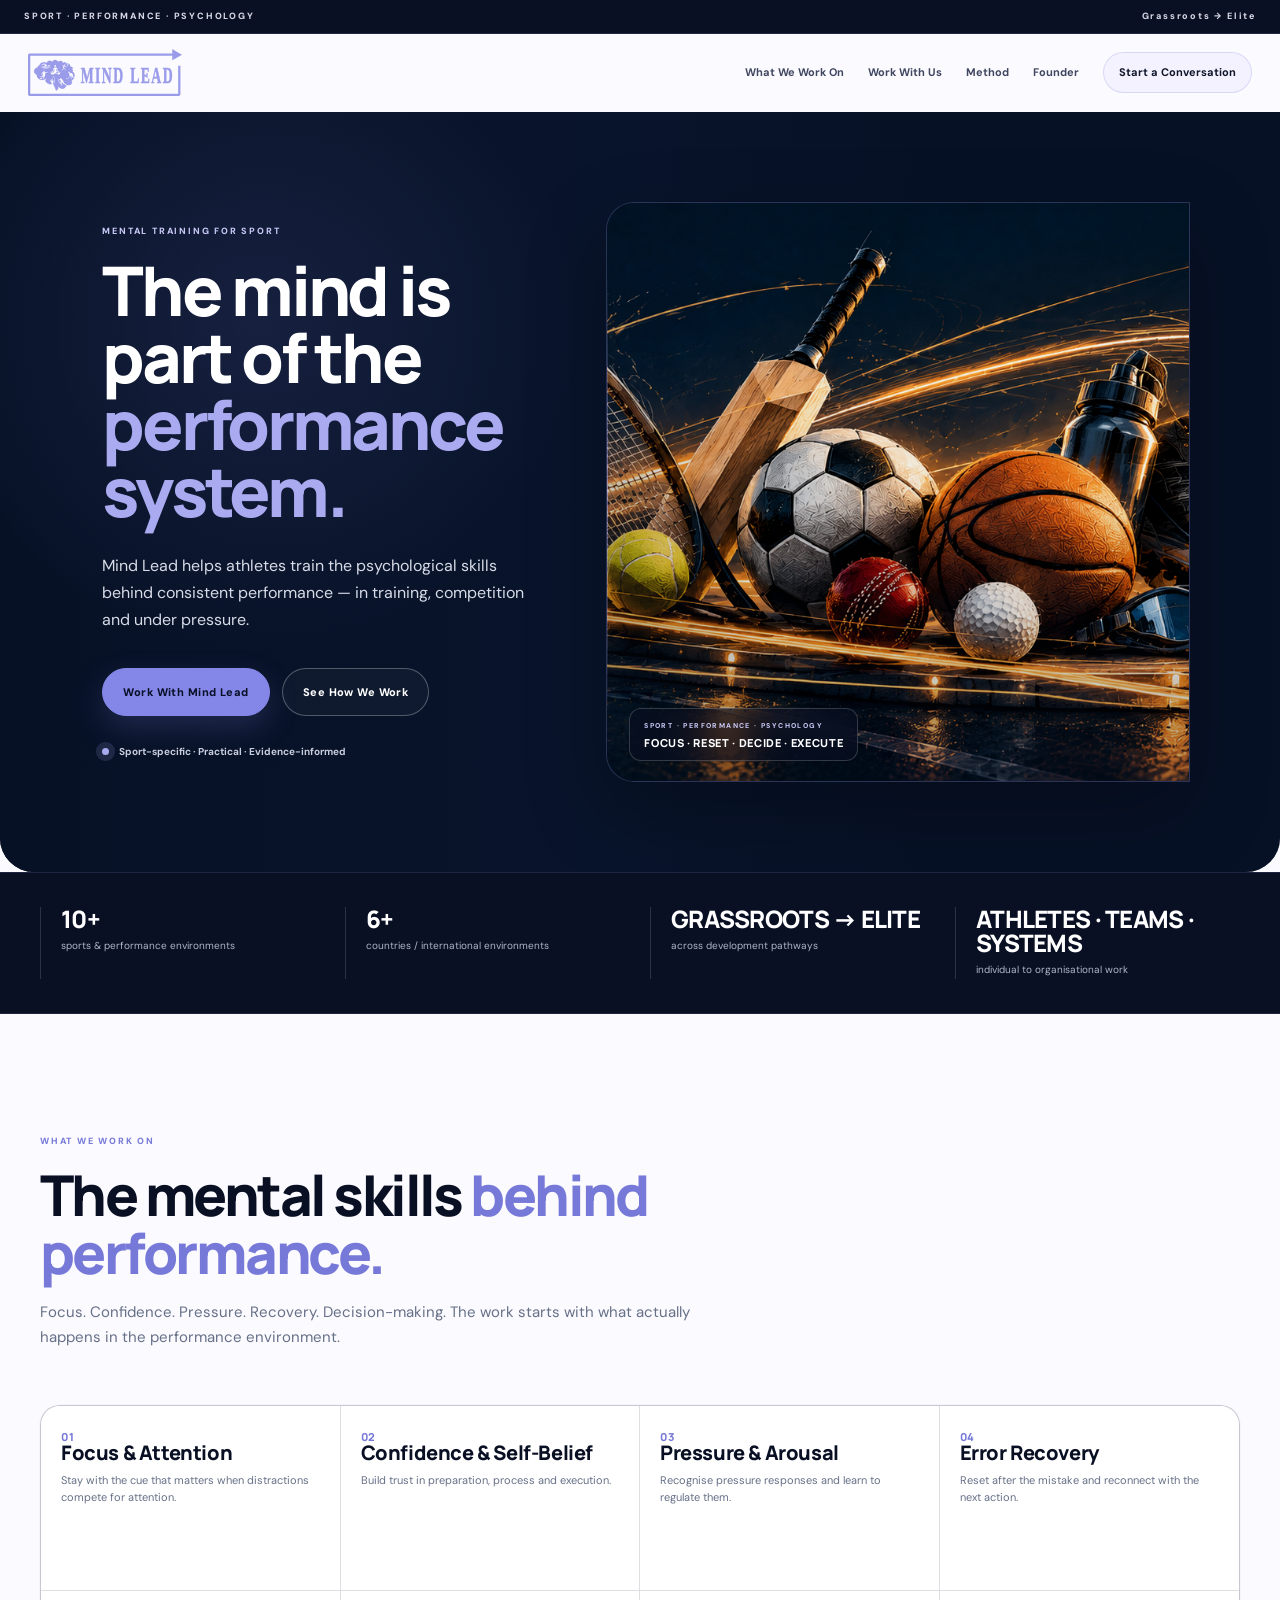
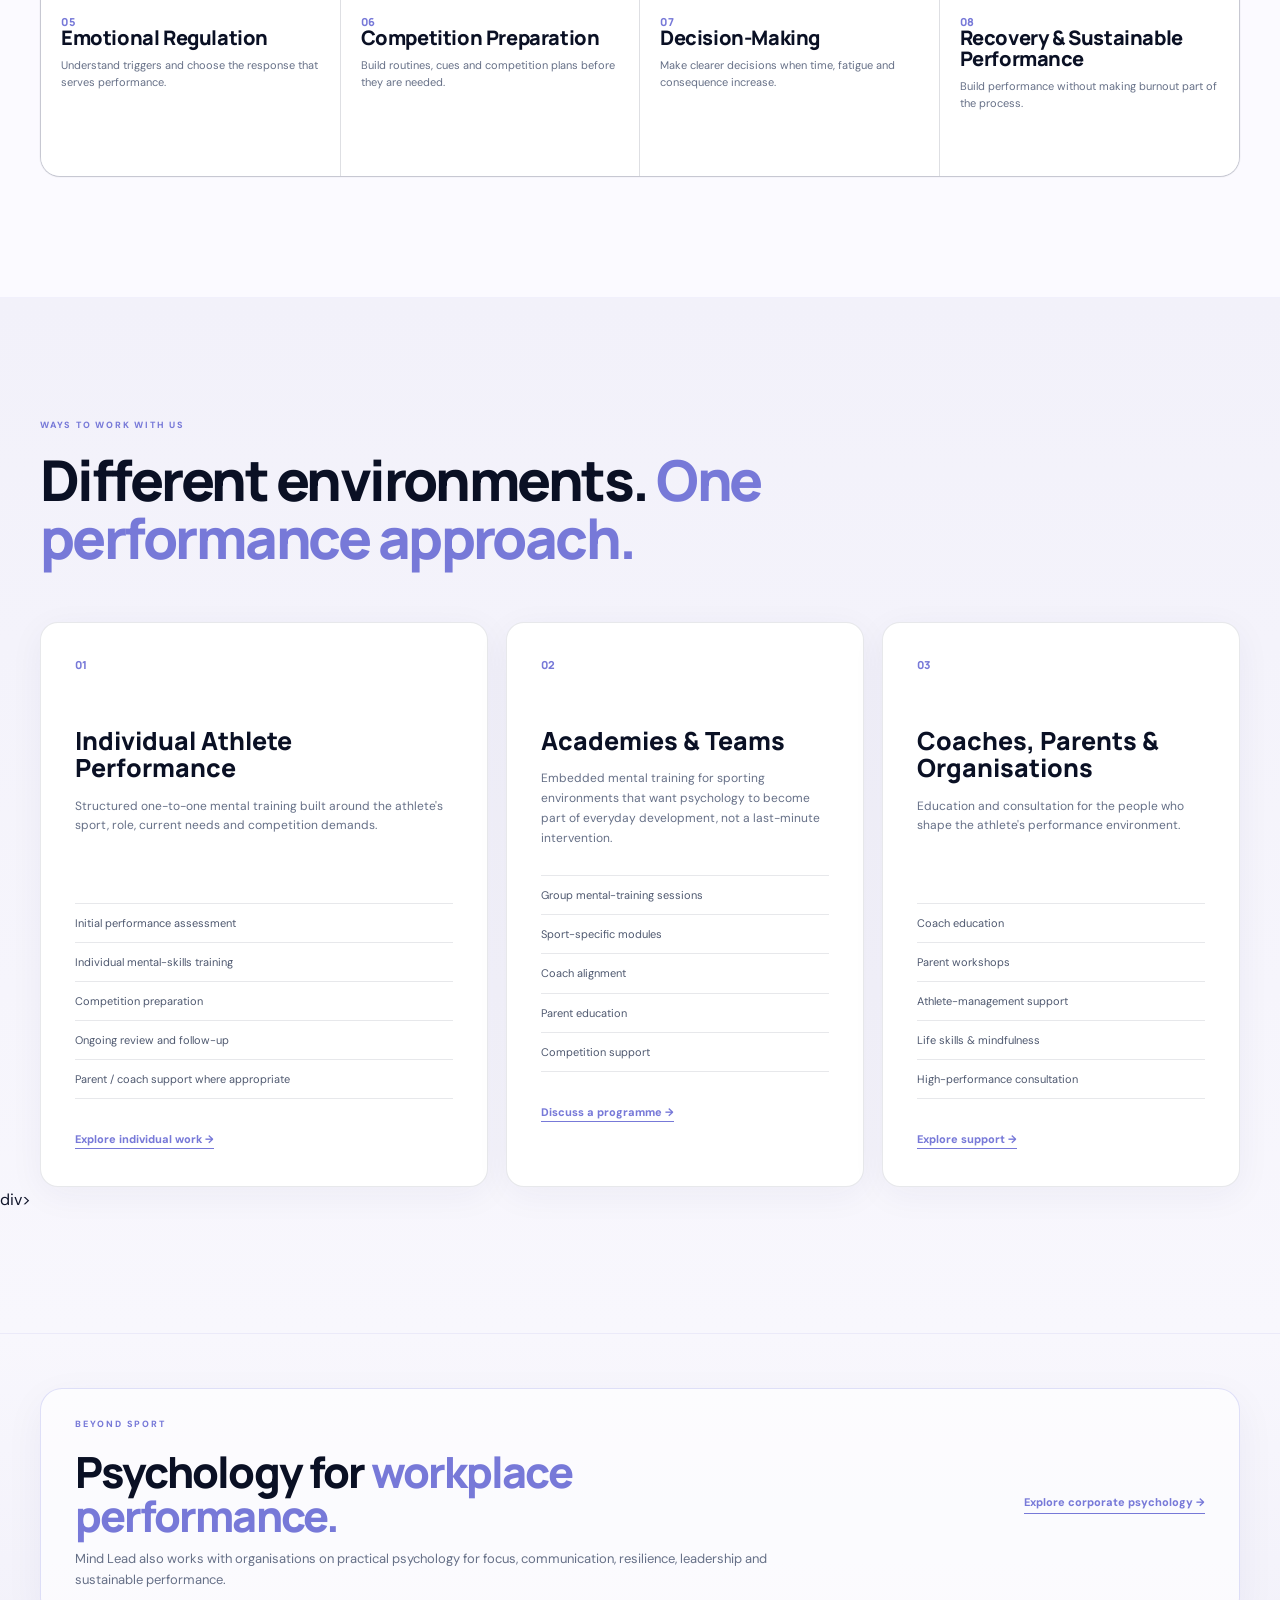
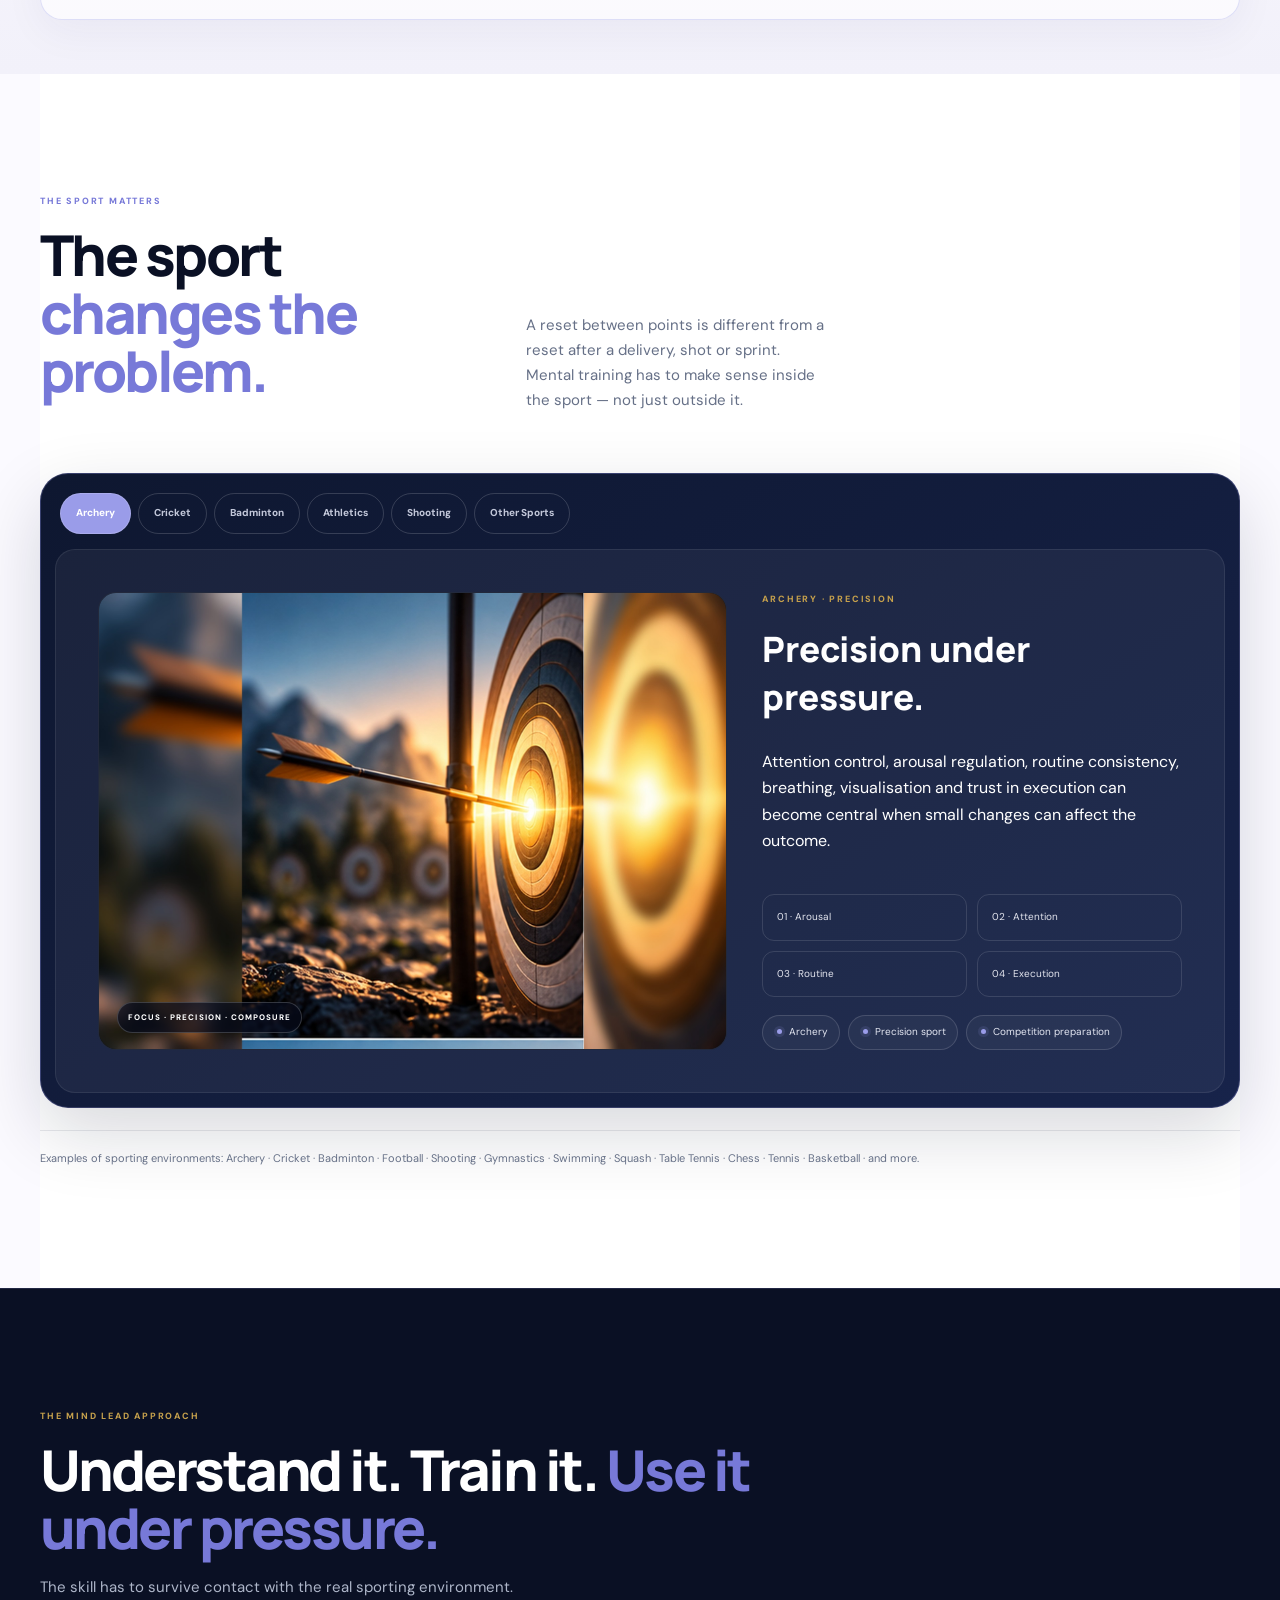
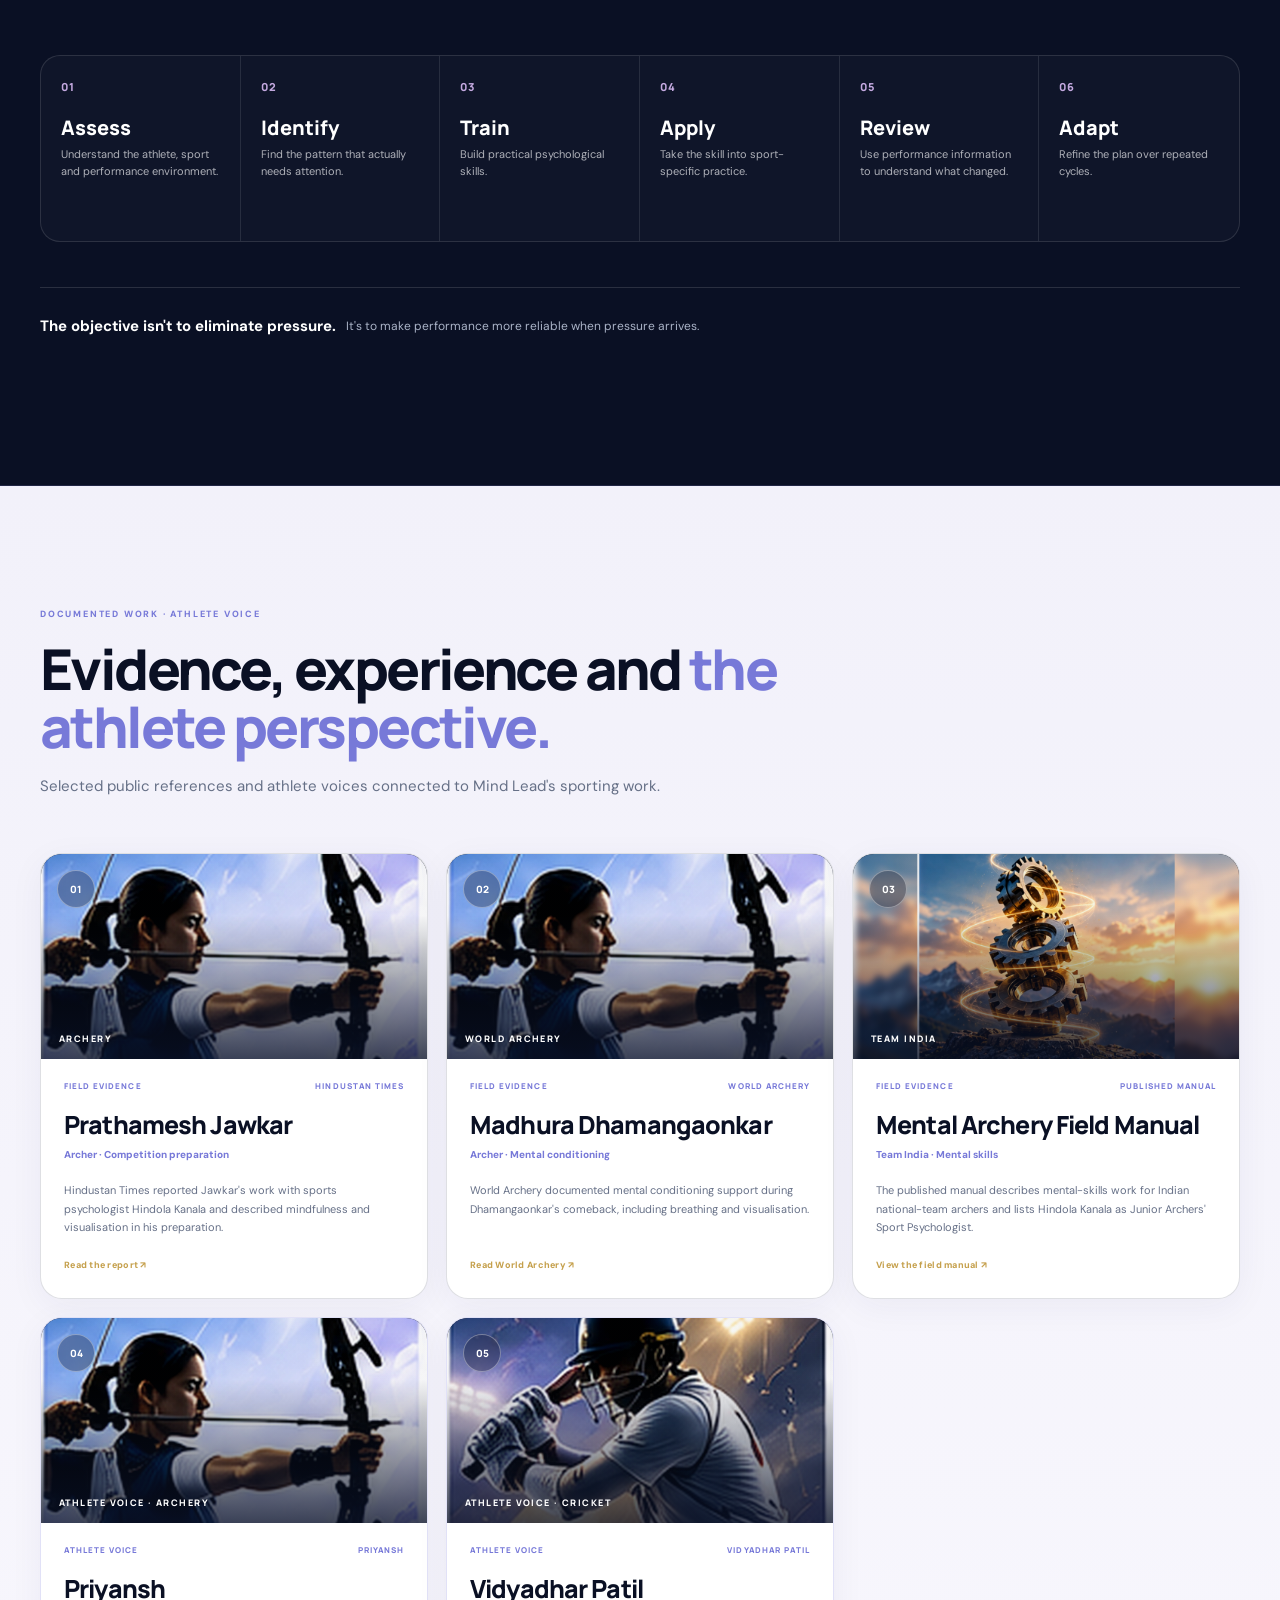
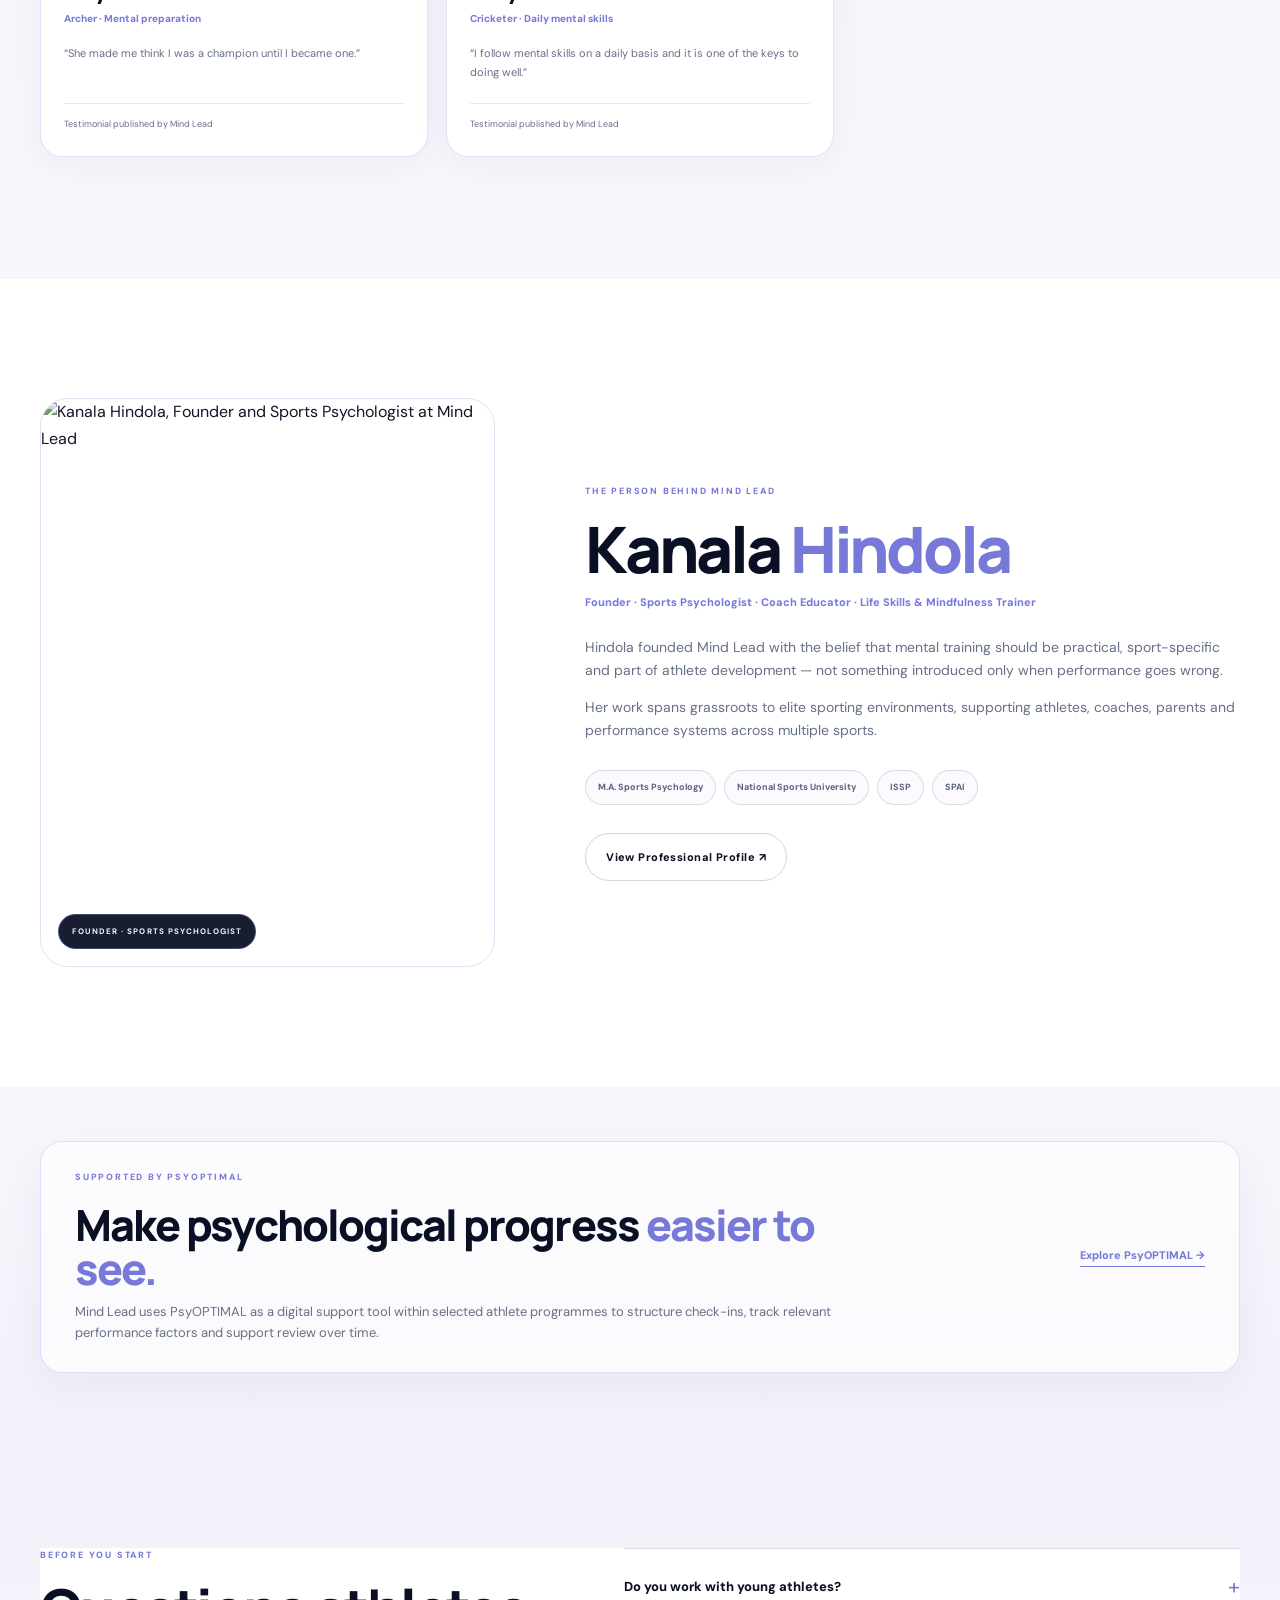
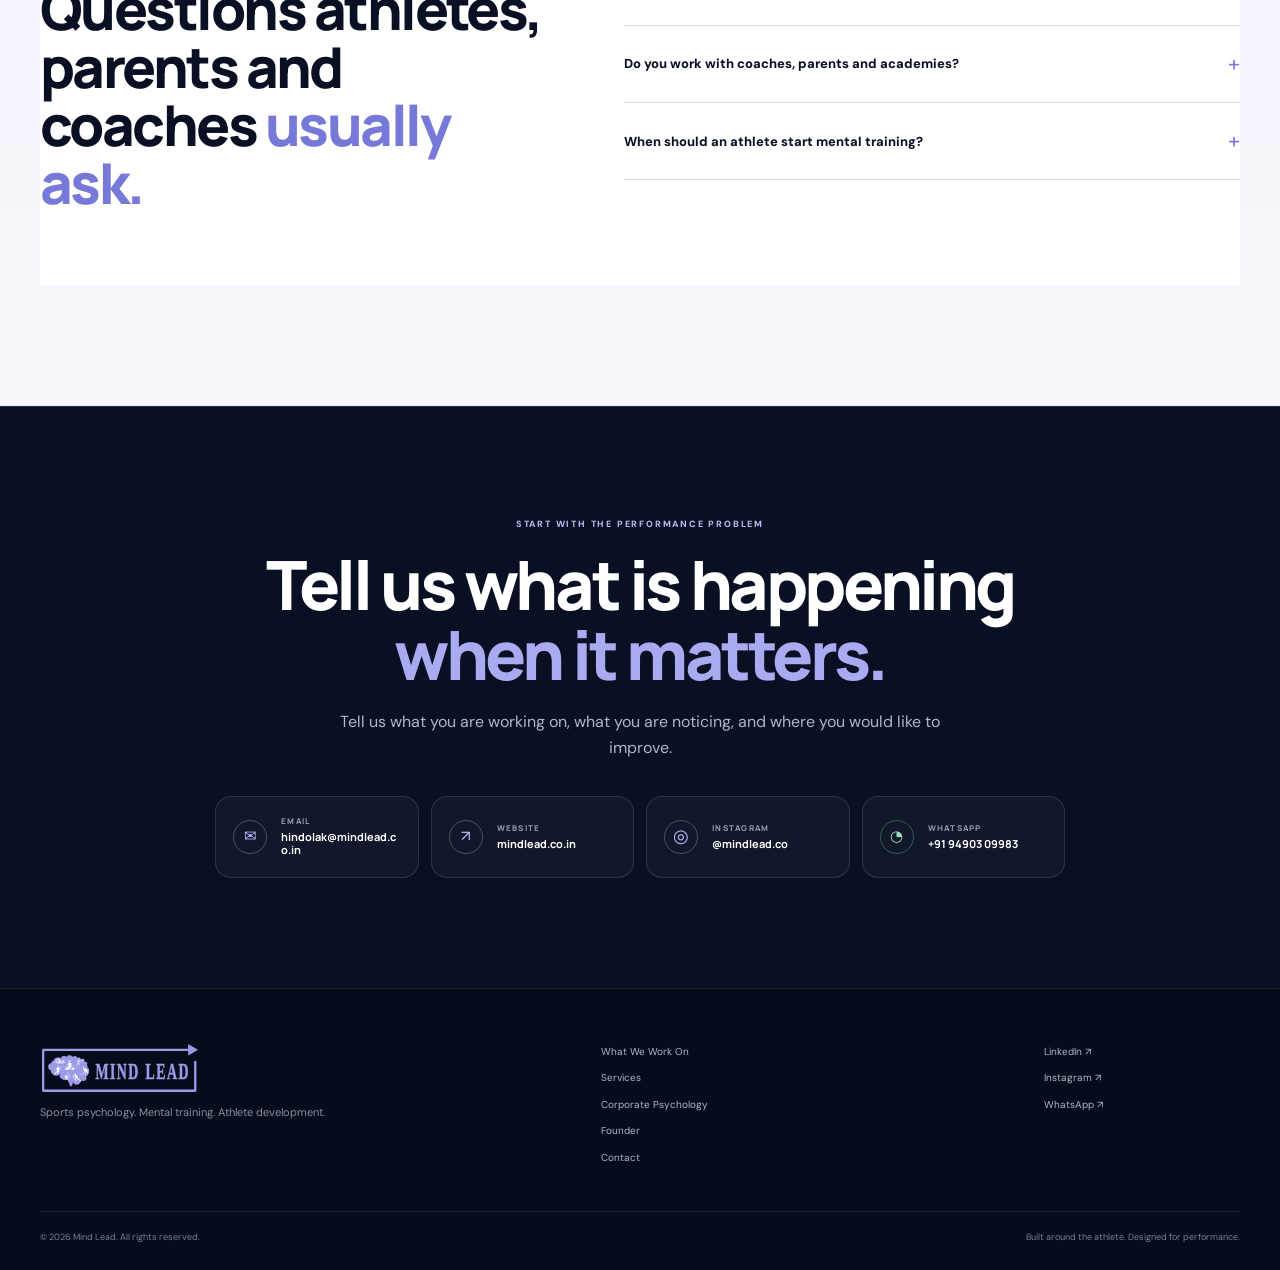
==== commit b01f8d79: "Add files via upload" ====
--- a/index.html
+++ b/index.html
@@ -23,7 +23,7 @@
   </div>
 
   <header class="site-header" id="top">
-    <a href="#top" class="brand brand-logo" aria-label="Mind Lead home"><img src="assets/mindlead-logo.svg" alt="Mind Lead"></a>
+    <a href="#top" class="brand brand-logo" aria-label="Mind Lead home"><img src="assets/brand/nav-logo.svg" alt="Mind Lead" class="site-logo"></a>
 
     <button class="menu-toggle" type="button" aria-label="Open menu" aria-expanded="false">
       <span></span><span></span><span></span>
@@ -33,20 +33,18 @@
       <a href="#work">What We Work On</a>
       <a href="#services">Work With Us</a>
       <a href="#method">Method</a>
-      <a href="#experience">Experience</a>
       <a href="#founder">Founder</a>
       <a href="#contact" class="nav-cta">Start a Conversation</a>
     </nav>
   </header>
 
   <main>
-    <section class="hero section-shell hero-clean">
-      <div class="hero-copy reveal">
+    <section class="hero section-shell hero-split-final" aria-label="Mind Lead performance introduction">
+      <div class="hero-split-copy reveal">
         <p class="eyebrow">MENTAL TRAINING FOR SPORT</p>
         <h1>The mind is part of the <em>performance system.</em></h1>
         <p class="hero-lead">
-          Mind Lead helps athletes turn psychological skills into practical behaviours they can use
-          in training, competition and the moments that matter.
+          Mind Lead helps athletes train the psychological skills behind consistent performance — in training, competition and under pressure.
         </p>
         <div class="hero-actions">
           <a href="#contact" class="button button-primary">Work With Mind Lead</a>
@@ -54,60 +52,39 @@
         </div>
         <div class="hero-note">
           <span class="pulse-dot"></span>
-          <span>Sport-specific · Practical · Evidence-informed · Athlete-centred</span>
-        </div>
-      </div>
-
-      <div class="hero-visual hero-sport-collage reveal reveal-delay" aria-label="Mind Lead sports visual">
-        <div class="hero-collage-backdrop"></div>
-        <div class="hero-sport-panel panel-archery"><img src="assets/sports/archery.jpg" alt="Archery athlete" loading="eager"></div>
-        <div class="hero-sport-panel panel-cricket"><img src="assets/sports/cricket.jpg" alt="Cricket athlete" loading="eager"></div>
-        <div class="hero-sport-panel panel-badminton"><img src="assets/sports/badminton.jpg" alt="Badminton athlete" loading="eager"></div>
-        <div class="hero-sport-panel panel-athletics"><img src="assets/sports/athletics.jpg" alt="Athletics athlete" loading="eager"></div>
-        <div class="hero-sport-panel panel-shooting"><img src="assets/sports/shooting.jpg" alt="Shooting athlete" loading="eager"></div>
-        <div class="hero-collage-label"><span>SPORT-SPECIFIC MENTAL TRAINING</span><strong>FOCUS · RESET · DECIDE · EXECUTE</strong></div>
-      </div>
-    </section>
-
-    <section class="sports-work-strip" aria-label="Sports we work with">
-      <div class="section-shell sports-work-inner">
-        <p class="eyebrow">SPORTS WE WORK WITH</p>
-        <div class="sports-work-list">
-          <a href="#sports" class="sports-work-item"><span class="sport-mini-icon">⌁</span>Archery</a>
-          <a href="#sports" class="sports-work-item"><span class="sport-mini-icon">◒</span>Cricket</a>
-          <a href="#sports" class="sports-work-item"><span class="sport-mini-icon">◈</span>Badminton</a>
-          <a href="#sports" class="sports-work-item"><span class="sport-mini-icon">↗</span>Athletics</a>
-          <a href="#sports" class="sports-work-item"><span class="sport-mini-icon">◎</span>Shooting</a>
-        </div>
-      </div>
+          <span>Sport-specific · Practical · Evidence-informed</span>
+        </div>
+      </div>
+
+      <figure class="hero-split-visual reveal reveal-delay">
+        <img src="assets/hero/hero-sports-banner.png" alt="Sports equipment under stadium lights representing sport and performance" loading="eager" fetchpriority="high">
+        <figcaption><span>SPORT · PERFORMANCE · PSYCHOLOGY</span><strong>FOCUS · RESET · DECIDE · EXECUTE</strong></figcaption>
+      </figure>
     </section>
 
     <section class="proof-strip">
-      <div><strong>10+</strong><span>sports</span></div>
+      <div><strong>10+</strong><span>sports & performance environments</span></div>
       <div><strong>6+</strong><span>countries / international environments</span></div>
-      <div><strong>GRASSROOTS</strong><span>to elite sport</span></div>
-      <div><strong>INDIVIDUAL</strong><span>athletes, teams & systems</span></div>
+      <div><strong>GRASSROOTS → ELITE</strong><span>across development pathways</span></div>
+      <div><strong>ATHLETES · TEAMS · SYSTEMS</strong><span>individual to organisational work</span></div>
     </section>
 
     <section class="section section-shell" id="work">
       <div class="section-heading reveal">
         <p class="eyebrow">WHAT WE WORK ON</p>
-        <h2>Not “mental toughness” as a slogan. <em>Skills you can train.</em></h2>
-        <p>
-          Mental performance is rarely one problem. The work starts by understanding the athlete,
-          the sport and the performance situation.
-        </p>
+        <h2>The mental skills <em>behind performance.</em></h2>
+        <p>Focus. Confidence. Pressure. Recovery. Decision-making. The work starts with what actually happens in the performance environment.</p>
       </div>
 
       <div class="topic-grid">
-        <article class="topic-card reveal"><div class="topic-media"><img src="assets/sports/archery.jpg" alt="Archery performance focus"></div><div class="topic-body"><span>01</span><h3>Focus & Attention</h3><p>Staying with the relevant cue, decision or action when distractions, fatigue or pressure compete for attention.</p></div></article>
-        <article class="topic-card reveal"><div class="topic-media"><img src="assets/sports/cricket.jpg" alt="Cricket performance confidence"></div><div class="topic-body"><span>02</span><h3>Confidence & Self-Belief</h3><p>Building trust in preparation and process without making confidence a prerequisite for performance.</p></div></article>
-        <article class="topic-card reveal"><div class="topic-media"><img src="assets/sports/shooting.jpg" alt="Shooting under pressure"></div><div class="topic-body"><span>03</span><h3>Pressure & Arousal</h3><p>Recognising pressure responses and developing usable regulation strategies for the demands of the sport.</p></div></article>
-        <article class="topic-card reveal"><div class="topic-media"><img src="assets/sports/badminton.jpg" alt="Badminton error recovery"></div><div class="topic-body"><span>04</span><h3>Error Recovery</h3><p>Resetting after a mistake instead of carrying the previous point, shot, delivery or decision into the next one.</p></div></article>
-        <article class="topic-card reveal"><div class="topic-media"><img src="assets/sports/athletics.jpg" alt="Athletics emotional regulation"></div><div class="topic-body"><span>05</span><h3>Emotional Regulation</h3><p>Understanding emotional triggers and choosing a response that supports the next performance action.</p></div></article>
-        <article class="topic-card reveal"><div class="topic-media"><img src="assets/sports/archery.jpg" alt="Competition preparation in archery"></div><div class="topic-body"><span>06</span><h3>Competition Preparation</h3><p>Pre-performance routines, visualisation, cues and competition plans that are rehearsed before they are needed.</p></div></article>
-        <article class="topic-card reveal"><div class="topic-media"><img src="assets/sports/cricket.jpg" alt="Cricket decision-making"></div><div class="topic-body"><span>07</span><h3>Decision-Making</h3><p>Helping athletes stay connected to relevant information and make decisions under time, fatigue and consequence.</p></div></article>
-        <article class="topic-card reveal"><div class="topic-media"><img src="assets/sports/athletics.jpg" alt="Sustainable athletic performance"></div><div class="topic-body"><span>08</span><h3>Recovery & Sustainable Performance</h3><p>Working with recovery habits, identity, motivation and training demands so performance is not built on burnout.</p></div></article>
+        <article class="topic-card reveal"><div class="topic-body"><span>01</span><h3>Focus & Attention</h3><p>Stay with the cue that matters when distractions compete for attention.</p></div></article>
+        <article class="topic-card reveal"><div class="topic-body"><span>02</span><h3>Confidence & Self-Belief</h3><p>Build trust in preparation, process and execution.</p></div></article>
+        <article class="topic-card reveal"><div class="topic-body"><span>03</span><h3>Pressure & Arousal</h3><p>Recognise pressure responses and learn to regulate them.</p></div></article>
+        <article class="topic-card reveal"><div class="topic-body"><span>04</span><h3>Error Recovery</h3><p>Reset after the mistake and reconnect with the next action.</p></div></article>
+        <article class="topic-card reveal"><div class="topic-body"><span>05</span><h3>Emotional Regulation</h3><p>Understand triggers and choose the response that serves performance.</p></div></article>
+        <article class="topic-card reveal"><div class="topic-body"><span>06</span><h3>Competition Preparation</h3><p>Build routines, cues and competition plans before they are needed.</p></div></article>
+        <article class="topic-card reveal"><div class="topic-body"><span>07</span><h3>Decision-Making</h3><p>Make clearer decisions when time, fatigue and consequence increase.</p></div></article>
+        <article class="topic-card reveal"><div class="topic-body"><span>08</span><h3>Recovery & Sustainable Performance</h3><p>Build performance without making burnout part of the process.</p></div></article>
       </div>
     </section>
 
@@ -115,7 +92,7 @@
       <div class="section-shell">
         <div class="section-heading reveal">
           <p class="eyebrow">WAYS TO WORK WITH US</p>
-          <h2>One discipline. <em>Different performance environments.</em></h2>
+          <h2>Different environments. <em>One performance approach.</em></h2>
         </div>
 
         <div class="service-grid">
@@ -158,17 +135,22 @@
               <li>Life skills & mindfulness</li>
               <li>High-performance consultation</li>
             </ul>
-            <a href="teams.html" class="text-link">Start a conversation →</a>
-          </article>
-        </div>
-      </div>
-
-        <div class="service-page-links reveal">
-          <a href="individual-performance.html"><span>01</span><strong>Individual Performance</strong><small>One-to-one mental training</small>→</a>
-          <a href="academies.html"><span>02</span><strong>Academies</strong><small>Build mental training into development</small>→</a>
-          <a href="teams.html"><span>03</span><strong>Teams</strong><small>Performance, culture & competition</small>→</a>
-          <a href="services.html"><span>04</span><strong>All Services</strong><small>Find the right route</small>→</a>
-        </div>
+            <a href="services.html" class="text-link">Explore support →</a>
+          </article>
+        </div>
+      </div>
+
+  div>
+    </section>
+
+    <section class="section workplace-note" id="corporate-psychology">
+      <div class="section-shell workplace-note-inner reveal">
+        <div>
+          <p class="eyebrow">BEYOND SPORT</p>
+          <h2>Psychology for <em>workplace performance.</em></h2>
+          <p>Mind Lead also works with organisations on practical psychology for focus, communication, resilience, leadership and sustainable performance.</p>
+        </div>
+        <a href="corporate-psychology.html" class="text-link">Explore corporate psychology →</a>
       </div>
     </section>
 
@@ -176,9 +158,9 @@
       <div class="section-heading split-heading reveal">
         <div>
           <p class="eyebrow">THE SPORT MATTERS</p>
-          <h2>Mental skills are not taught in a vacuum.</h2>
-        </div>
-        <p>The same psychological skill can look completely different across sports. Training is shaped around the actual performance demands of the environment.</p>
+          <h2>The sport <em>changes the problem.</em></h2>
+        </div>
+        <p>A reset between points is different from a reset after a delivery, shot or sprint. Mental training has to make sense inside the sport — not just outside it.</p>
       </div>
 
       <div class="sport-board reveal">
@@ -192,7 +174,7 @@
         </div>
         <div class="sport-content">
           <div class="sport-photo-wrap">
-            <img id="sport-image" src="assets/sports/archery.jpg" alt="Archery athlete in a focused performance environment">
+            <img id="sport-image" src="assets/mental-performance/mental_performance_01_01.jpg" alt="Archery target representing precision and focus">
             <div class="sport-photo-caption" id="sport-photo-caption">FOCUS · PRECISION · COMPOSURE</div>
           </div>
           <div class="sport-copy">
@@ -206,6 +188,7 @@
           </div>
         </div>
       </div>
+      <p class="sport-range-note">Examples of sporting environments: Archery · Cricket · Badminton · Football · Shooting · Gymnastics · Swimming · Squash · Table Tennis · Chess · Tennis · Basketball · and more.</p>
 
     </section>
 
@@ -214,16 +197,16 @@
         <div class="section-heading reveal">
           <p class="eyebrow">THE MIND LEAD APPROACH</p>
           <h2>Understand it. Train it. <em>Use it under pressure.</em></h2>
-          <p>Mental training is more useful when the skill survives contact with the real performance environment.</p>
-        </div>
-
-        <div class="method-grid">
-          <article class="method-step reveal"><div class="method-media"><img src="assets/sports/archery.jpg" alt="Archery performance environment"></div><div class="method-body"><span>01</span><h3>Assess</h3><p>Understand the athlete, sport, role, history and current performance environment.</p></div></article>
-          <article class="method-step reveal"><div class="method-media"><img src="assets/sports/cricket.jpg" alt="Cricket performance environment"></div><div class="method-body"><span>02</span><h3>Identify</h3><p>Find the specific pattern that needs attention rather than treating pressure as one vague problem.</p></div></article>
-          <article class="method-step reveal"><div class="method-media"><img src="assets/sports/badminton.jpg" alt="Badminton performance environment"></div><div class="method-body"><span>03</span><h3>Train</h3><p>Build practical skills, routines, cues, breathing or visualisation strategies where appropriate.</p></div></article>
-          <article class="method-step reveal"><div class="method-media"><img src="assets/sports/athletics.jpg" alt="Athletics performance environment"></div><div class="method-body"><span>04</span><h3>Apply</h3><p>Transfer the response into sport-specific practice and realistic pressure situations.</p></div></article>
-          <article class="method-step reveal"><div class="method-media"><img src="assets/sports/shooting.jpg" alt="Shooting performance environment"></div><div class="method-body"><span>05</span><h3>Review</h3><p>Use training and competition information to understand what worked and what changed.</p></div></article>
-          <article class="method-step reveal"><div class="method-media"><img src="assets/sports/archery.jpg" alt="Archery performance environment"></div><div class="method-body"><span>06</span><h3>Adapt</h3><p>Refine the performance plan over repeated cycles instead of chasing one perfect performance.</p></div></article>
+          <p>The skill has to survive contact with the real sporting environment.</p>
+        </div>
+
+        <div class="method-process" role="list" aria-label="Mind Lead performance approach">
+          <article class="method-process-step reveal" role="listitem"><span>01</span><div><h3>Assess</h3><p>Understand the athlete, sport and performance environment.</p></div></article>
+          <article class="method-process-step reveal" role="listitem"><span>02</span><div><h3>Identify</h3><p>Find the pattern that actually needs attention.</p></div></article>
+          <article class="method-process-step reveal" role="listitem"><span>03</span><div><h3>Train</h3><p>Build practical psychological skills.</p></div></article>
+          <article class="method-process-step reveal" role="listitem"><span>04</span><div><h3>Apply</h3><p>Take the skill into sport-specific practice.</p></div></article>
+          <article class="method-process-step reveal" role="listitem"><span>05</span><div><h3>Review</h3><p>Use performance information to understand what changed.</p></div></article>
+          <article class="method-process-step reveal" role="listitem"><span>06</span><div><h3>Adapt</h3><p>Refine the plan over repeated cycles.</p></div></article>
         </div>
 
         <div class="method-bottom reveal">
@@ -233,119 +216,90 @@
       </div>
     </section>
 
-    <section class="section section-shell" id="experience">
-      <div class="section-heading reveal">
-        <p class="eyebrow">FIELD EXPERIENCE</p>
-        <h2>Work that happens <em>inside sport.</em></h2>
-        <p>Mind Lead has worked across grassroots, academy, state, national and international sporting environments, including athlete, coach and team-development settings.</p>
-      </div>
-
-      <div class="experience-grid">
-        <article class="experience-card large reveal experience-image-card"><img class="experience-image" src="assets/sports/archery.jpg" alt="Archery athlete"><div class="experience-image-content">
-          <div class="experience-top"><span>ARCHERY</span><span>HIGH PERFORMANCE</span></div>
-          <h3>From daily mental routines to major competition preparation.</h3>
-          <p>Experience across Indian archery environments, including international competition, selection and preparation settings.</p>
-          <a href="https://www.worldarchery.sport/" target="_blank" rel="noopener" class="text-link">See external field evidence →</a>
-          </div>
-        </article>
-        <article class="experience-card reveal experience-image-card"><img class="experience-image" src="assets/sports/cricket.jpg" alt="Cricket athlete"><div class="experience-image-content">
-          <div class="experience-top"><span>CRICKET</span><span>INDIVIDUAL + TEAM</span></div>
-          <h3>Performance across roles, formats and pressure moments.</h3>
-          <p>Work spanning individual cricketers, academy environments and women's senior cricket.</p>
-          <a href="#sports" data-sport-link="cricket" class="text-link">Explore cricket focus →</a>
-          </div>
-        </article>
-        <article class="experience-card reveal experience-image-card"><img class="experience-image" src="assets/sports/badminton.jpg" alt="Badminton athlete"><div class="experience-image-content">
-          <div class="experience-top"><span>BADMINTON</span><span>MENTAL DEMANDS</span></div>
-          <h3>Reset. Refocus. Decide again.</h3>
-          <p>Sport-specific work around pressure, errors, focus, confidence, emotional control and consistency.</p>
-          <a href="#sports" data-sport-link="badminton" class="text-link">Explore badminton focus →</a>
-          </div>
-        </article>
-        <article class="experience-card reveal experience-image-card"><img class="experience-image" src="assets/sports/shooting.jpg" alt="Shooting athlete"><div class="experience-image-content">
-          <div class="experience-top"><span>SHOOTING + OTHER SPORTS</span><span>PRECISION</span></div>
-          <h3>Small margins. Repeatable processes.</h3>
-          <p>Work across shooting, gymnastics, football, basketball, swimming, squash, table tennis, chess and more.</p>
-          <a href="#sports" data-sport-link="other" class="text-link">Explore other sports →</a>
-          </div>
-        </article>
-        <article class="experience-card reveal experience-image-card other-sports-card"><img class="experience-image" src="assets/backgrounds/stadium.jpg" alt="Multi-sport performance environment"><div class="experience-image-content">
-          <div class="experience-top"><span>OTHER SPORTING ENVIRONMENTS</span><span>10+ SPORTS</span></div>
-          <h3>Different sports. The same performance discipline.</h3>
-          <p>Gymnastics, football, basketball, swimming, squash, table tennis, chess and other sporting environments are part of the wider work.</p>
-          <a href="#sports" data-sport-link="other" class="text-link">See the wider sport range →</a>
-          </div>
-        </article>
-      </div>
-    </section>
-
-    <section class="section section-tint" id="evidence">
+    <section class="section section-tint evidence-section" id="evidence">
       <div class="section-shell">
         <div class="section-heading reveal">
-          <p class="eyebrow">PUBLICLY DOCUMENTED WORK</p>
-          <h2>Credibility should live <em>outside the website.</em></h2>
-        </div>
-
-        <div class="evidence-grid">
-          <article class="evidence-card reveal">
-            <span class="evidence-label">01 · ARCHERY</span>
-            <h3>Prathamesh Jawkar</h3>
-            <p>Hindustan Times reported Jawkar's work with sports psychologist Hindola Kanala and described mindfulness and visualisation in his preparation.</p>
-            <a href="https://www.hindustantimes.com/sports/others/prathamesh-jawkars-archery-journey-a-chance-start-a-filmy-trigger-and-golden-finish-at-asian-games-101699003930531.html" target="_blank" rel="noopener">Read the report ↗</a>
-          </article>
-          <article class="evidence-card reveal">
-            <span class="evidence-label">02 · WORLD ARCHERY</span>
-            <h3>Madhura Dhamangaonkar</h3>
-            <p>World Archery documented mental conditioning support during Dhamangaonkar's comeback, including breathing and visualisation.</p>
-            <a href="https://www.worldarchery.sport/news/202006/madhura-dhamangaonkar-journey-perseverance-resilience-and-positive-mindset" target="_blank" rel="noopener">Read World Archery ↗</a>
-          </article>
-          <article class="evidence-card reveal">
-            <span class="evidence-label">03 · TEAM INDIA</span>
-            <h3>Mental Archery Field Manual</h3>
-            <p>A published Team India mental archery field manual lists Hindola Kanala as Junior Archers' Sport Psychologist.</p>
-            <a href="https://www.researchgate.net/publication/372677674_TEAM_INDIA_MENTAL_ARCHERY_FIELD_MANUAL" target="_blank" rel="noopener">View the field manual ↗</a>
-          </article>
-        </div>
-      </div>
-    </section>
-
-
-    <section class="section psy-section" id="psyoptimal">
-      <div class="section-shell psy-grid">
-        <div class="psy-visual reveal">
-          <div class="psy-placeholder">
-            <span>IMAGE / SCREENSHOT</span>
-            <strong>PSYOPTIMAL</strong>
-            <small>Replace this visual with your preferred image later.</small>
-          </div>
-        </div>
-        <div class="psy-copy reveal">
-          <p class="eyebrow">SUPPORTED BY PSYOPTIMAL</p>
-          <h2>Turn psychological insight into <em>trackable performance work.</em></h2>
-          <p>
-            Mind Lead uses PsyOPTIMAL as a digital support tool within selected athlete programmes.
-            It helps structure psychological check-ins, track relevant performance factors and create
-            a clearer picture of change over time.
-          </p>
-          <div class="psy-points">
-            <div><strong>01</strong><span>Structured athlete check-ins</span></div>
-            <div><strong>02</strong><span>Performance and wellbeing tracking</span></div>
-            <div><strong>03</strong><span>Better conversations around progress</span></div>
-            <div><strong>04</strong><span>Data-supported review alongside professional judgement</span></div>
-          </div>
-          <p class="psy-note">PsyOPTIMAL supports the process; it does not replace professional assessment, clinical care or the athlete–practitioner relationship.</p>
-          <a href="#contact" class="button button-ghost">Ask About PsyOPTIMAL →</a>
-        </div>
-      </div>
-    </section>
-
-    <section class="sports-visual-strip" aria-label="Mind Lead sports visual library">
-      <div class="sports-strip-grid">
-        <figure><img src="assets/sports/archery.jpg" alt="Archery"><figcaption>ARCHERY</figcaption></figure>
-        <figure><img src="assets/sports/cricket.jpg" alt="Cricket"><figcaption>CRICKET</figcaption></figure>
-        <figure><img src="assets/sports/badminton.jpg" alt="Badminton"><figcaption>BADMINTON</figcaption></figure>
-        <figure><img src="assets/sports/athletics.jpg" alt="Athletics"><figcaption>ATHLETICS</figcaption></figure>
-        <figure><img src="assets/sports/shooting.jpg" alt="Shooting"><figcaption>SHOOTING</figcaption></figure>
+          <p class="eyebrow">DOCUMENTED WORK · ATHLETE VOICE</p>
+          <h2>Evidence, experience and <em>the athlete perspective.</em></h2>
+          <p>Selected public references and athlete voices connected to Mind Lead's sporting work.</p>
+        </div>
+
+        <div class="evidence-grid combined-evidence-grid">
+          <article class="evidence-card sports-card reveal">
+            <div class="evidence-card-media">
+              <img src="https://im.rediff.com/sports/2023/sep/09prthamesh.jpg?h=900&amp;w=670" alt="Prathamesh Jawkar celebrating at an archery competition" loading="lazy" onerror="this.onerror=null;this.src='assets/sports/archery.jpg'">
+              <span class="evidence-card-index">01</span>
+              <span class="evidence-card-sport">ARCHERY</span>
+            </div>
+            <div class="evidence-card-body">
+              <div class="evidence-meta"><span>FIELD EVIDENCE</span><span>HINDUSTAN TIMES</span></div>
+              <h3>Prathamesh Jawkar</h3>
+              <p class="evidence-role">Archer · Competition preparation</p>
+              <p>Hindustan Times reported Jawkar's work with sports psychologist Hindola Kanala and described mindfulness and visualisation in his preparation.</p>
+              <a href="https://www.hindustantimes.com/sports/others/prathamesh-jawkars-archery-journey-a-chance-start-a-filmy-trigger-and-golden-finish-at-asian-games-101699003930531.html" target="_blank" rel="noopener">Read the report ↗</a>
+            </div>
+          </article>
+
+          <article class="evidence-card sports-card reveal">
+            <div class="evidence-card-media">
+              <img src="https://www.worldarchery.sport/sites/default/files/styles/header_desktop/public/2025-07/DA6_4966.jpg.webp?h=ae7ebcda&amp;itok=CbiVIIOe" alt="Madhura Dhamangaonkar competing in compound archery" loading="lazy" onerror="this.onerror=null;this.src='assets/sports/archery.jpg'">
+              <span class="evidence-card-index">02</span>
+              <span class="evidence-card-sport">WORLD ARCHERY</span>
+            </div>
+            <div class="evidence-card-body">
+              <div class="evidence-meta"><span>FIELD EVIDENCE</span><span>WORLD ARCHERY</span></div>
+              <h3>Madhura Dhamangaonkar</h3>
+              <p class="evidence-role">Archer · Mental conditioning</p>
+              <p>World Archery documented mental conditioning support during Dhamangaonkar's comeback, including breathing and visualisation.</p>
+              <a href="https://www.worldarchery.sport/news/202006/madhura-dhamangaonkar-journey-perseverance-resilience-and-positive-mindset" target="_blank" rel="noopener">Read World Archery ↗</a>
+            </div>
+          </article>
+
+          <article class="evidence-card sports-card reveal">
+            <div class="evidence-card-media">
+              <img src="https://i1.rgstatic.net/publication/372677674_TEAM_INDIA_MENTAL_ARCHERY_FIELD_MANUAL/links/64c27f9e0fae1319bfbc2568/smallpreview.png" alt="Team India Mental Archery Field Manual cover" loading="lazy" onerror="this.onerror=null;this.src='assets/mental-performance/mental_performance_03_03.jpg'">
+              <span class="evidence-card-index">03</span>
+              <span class="evidence-card-sport">TEAM INDIA</span>
+            </div>
+            <div class="evidence-card-body">
+              <div class="evidence-meta"><span>FIELD EVIDENCE</span><span>PUBLISHED MANUAL</span></div>
+              <h3>Mental Archery Field Manual</h3>
+              <p class="evidence-role">Team India · Mental skills</p>
+              <p>The published manual describes mental-skills work for Indian national-team archers and lists Hindola Kanala as Junior Archers' Sport Psychologist.</p>
+              <a href="https://www.researchgate.net/publication/372677674_TEAM_INDIA_MENTAL_ARCHERY_FIELD_MANUAL" target="_blank" rel="noopener">View the field manual ↗</a>
+            </div>
+          </article>
+
+          <article class="evidence-card sports-card reveal athlete-voice-card">
+            <div class="evidence-card-media">
+              <img src="https://thebridge.in/h-upload/2023/07/09/48574-screenshot-2023-07-09t094240896.jpg" alt="Priyansh drawing his compound bow in competition" loading="lazy" onerror="this.onerror=null;this.src='assets/sports/archery.jpg'">
+              <span class="evidence-card-index">04</span>
+              <span class="evidence-card-sport">ATHLETE VOICE · ARCHERY</span>
+            </div>
+            <div class="evidence-card-body">
+              <div class="evidence-meta"><span>ATHLETE VOICE</span><span>PRIYANSH</span></div>
+              <h3>Priyansh</h3>
+              <p class="evidence-role">Archer · Mental preparation</p>
+              <p>“She made me think I was a champion until I became one.”</p>
+              <span class="evidence-source-note">Testimonial published by Mind Lead</span>
+            </div>
+          </article>
+
+          <article class="evidence-card sports-card reveal athlete-voice-card">
+            <div class="evidence-card-media">
+              <img src="https://media.crictracker.com/media/featureimage/2019/12/Vidyadhar-Patil-1.jpg" alt="Vidyadhar Patil bowling in cricket training" loading="lazy" onerror="this.onerror=null;this.src='assets/sports/cricket.jpg'">
+              <span class="evidence-card-index">05</span>
+              <span class="evidence-card-sport">ATHLETE VOICE · CRICKET</span>
+            </div>
+            <div class="evidence-card-body">
+              <div class="evidence-meta"><span>ATHLETE VOICE</span><span>VIDYADHAR PATIL</span></div>
+              <h3>Vidyadhar Patil</h3>
+              <p class="evidence-role">Cricketer · Daily mental skills</p>
+              <p>“I follow mental skills on a daily basis and it is one of the keys to doing well.”</p>
+              <span class="evidence-source-note">Testimonial published by Mind Lead</span>
+            </div>
+          </article>
+        </div>
       </div>
     </section>
 
@@ -359,8 +313,8 @@
           <p class="eyebrow">THE PERSON BEHIND MIND LEAD</p>
           <h2>Kanala <em>Hindola</em></h2>
           <p class="founder-role">Founder · Sports Psychologist · Coach Educator · Life Skills & Mindfulness Trainer</p>
-          <p>Hindola founded Mind Lead with the belief that mental training should be practical, sport-specific and accessible as part of an athlete's development—not something brought in only when performance goes wrong.</p>
-          <p>Her work spans grassroots to elite environments across multiple sports, with experience in athlete performance, coach and parent education, competition preparation and sporting-system development.</p>
+          <p>Hindola founded Mind Lead with the belief that mental training should be practical, sport-specific and part of athlete development — not something introduced only when performance goes wrong.</p>
+          <p>Her work spans grassroots to elite sporting environments, supporting athletes, coaches, parents and performance systems across multiple sports.</p>
           <div class="credentials">
             <span>M.A. Sports Psychology</span><span>National Sports University</span><span>ISSP</span><span>SPAI</span>
           </div>
@@ -369,24 +323,16 @@
       </div>
     </section>
 
-    <section class="section section-shell voices" id="voices">
-      <div class="section-heading reveal">
-        <p class="eyebrow">ATHLETE VOICE</p>
-        <h2>What the work can <em>feel like in practice.</em></h2>
-      </div>
-      <div class="quote-grid">
-        <blockquote class="quote-card reveal">
-          <div class="quote-media"><img src="assets/sports/archery.jpg" alt="Archery athlete in competition preparation" loading="lazy"><span>ARCHERY</span></div>
-          <div class="quote-copy"><p>“She made me think I was a champion until I became one.”</p><footer>— Priyansh · Archer</footer></div>
-        </blockquote>
-        <blockquote class="quote-card reveal">
-          <div class="quote-media"><img src="assets/sports/shooting.jpg" alt="Shooting athlete in a focused performance environment" loading="lazy"><span>SHOOTING</span></div>
-          <div class="quote-copy"><p>“The biggest improvements have been in my shooting, confidence and mental strength.”</p><footer>— Madhura Dhamangaonkar · World Archery</footer></div>
-        </blockquote>
-        <blockquote class="quote-card reveal">
-          <div class="quote-media"><img src="assets/sports/cricket.jpg" alt="Cricket athlete in a competitive performance environment" loading="lazy"><span>CRICKET</span></div>
-          <div class="quote-copy"><p>“I follow mental skills on a daily basis and it is one of the keys to doing well.”</p><footer>— Vidyadhar Patil · Cricketer</footer></div>
-        </blockquote>
+    
+
+    <section class="section workplace-note" id="psyoptimal">
+      <div class="section-shell workplace-note-inner reveal">
+        <div>
+          <p class="eyebrow">SUPPORTED BY PSYOPTIMAL</p>
+          <h2>Make psychological progress <em>easier to see.</em></h2>
+          <p>Mind Lead uses PsyOPTIMAL as a digital support tool within selected athlete programmes to structure check-ins, track relevant performance factors and support review over time.</p>
+        </div>
+        <a href="https://psyoptimal.com/" target="_blank" rel="noopener" class="text-link">Explore PsyOPTIMAL →</a>
       </div>
     </section>
 
@@ -398,20 +344,16 @@
         </div>
         <div class="faq-list">
           <article class="faq-item reveal">
-            <button type="button" aria-expanded="false"><span>Is mental training only for athletes who are struggling?</span><b>+</b></button>
-            <div class="faq-answer"><p>No. Mental training can be proactive. It can be used to build skills before a performance problem becomes a pattern.</p></div>
-          </article>
-          <article class="faq-item reveal">
             <button type="button" aria-expanded="false"><span>Do you work with young athletes?</span><b>+</b></button>
             <div class="faq-answer"><p>Yes. The approach and communication are adapted to the athlete's age, development stage, sport and environment, with parent or coach involvement where appropriate.</p></div>
           </article>
           <article class="faq-item reveal">
-            <button type="button" aria-expanded="false"><span>Do you work with coaches and academies?</span><b>+</b></button>
+            <button type="button" aria-expanded="false"><span>Do you work with coaches, parents and academies?</span><b>+</b></button>
             <div class="faq-answer"><p>Yes. Mind Lead works through individual sessions, group programmes, workshops, coach education, parent education and academy/team support.</p></div>
           </article>
           <article class="faq-item reveal">
-            <button type="button" aria-expanded="false"><span>Is this the same as motivation or counselling?</span><b>+</b></button>
-            <div class="faq-answer"><p>Mental training is performance-focused and skill-based. It can overlap with broader psychological support, but the goals, scope and referral needs are considered case by case.</p></div>
+            <button type="button" aria-expanded="false"><span>When should an athlete start mental training?</span><b>+</b></button>
+            <div class="faq-answer"><p>Mental training can start before a major performance problem appears. It can be built alongside technical and physical development and adapted as the athlete progresses.</p></div>
           </article>
         </div>
       </div>
@@ -421,20 +363,19 @@
       <div class="cta-inner section-shell reveal">
         <p class="eyebrow">START WITH THE PERFORMANCE PROBLEM</p>
         <h2>Tell us what is happening <em>when it matters.</em></h2>
-        <p>Whether you are an athlete, parent, coach, academy or sporting organisation, start with the situation—not a label.</p>
-        <div class="cta-actions">
-          <a href="mailto:hindolak@mindlead.co.in?subject=Mind%20Lead%20Enquiry" class="button button-light">Email Mind Lead</a>
-          <a href="tel:+919490309983" class="button button-outline-light">Call +91 94903 09983</a>
-        </div>
+        <p>Tell us what you are working on, what you are noticing, and where you would like to improve.</p>
         <div class="contact-links" aria-label="Mind Lead contact links">
-          <a href="mailto:hindolak@mindlead.co.in">
-            <span class="contact-icon">✉</span><span><small>EMAIL</small><strong>hindolak@mindlead.co.in</strong></span>
+          <a href="mailto:hindolak@mindlead.co.in?subject=Mind%20Lead%20Enquiry" class="contact-card-link">
+            <span class="contact-icon" aria-hidden="true">✉</span><span><small>EMAIL</small><strong>hindolak@mindlead.co.in</strong></span>
           </a>
-          <a href="https://www.mindlead.co.in/" target="_blank" rel="noopener">
-            <span class="contact-icon">↗</span><span><small>WEBSITE</small><strong>mindlead.co.in</strong></span>
+          <a href="https://www.mindlead.co.in/" target="_blank" rel="noopener" class="contact-card-link">
+            <span class="contact-icon" aria-hidden="true">↗</span><span><small>WEBSITE</small><strong>mindlead.co.in</strong></span>
           </a>
-          <a href="https://www.instagram.com/mindlead.co/" target="_blank" rel="noopener">
-            <span class="contact-icon instagram-icon">◎</span><span><small>INSTAGRAM</small><strong>@mindlead.co</strong></span>
+          <a href="https://www.instagram.com/mindlead.co/" target="_blank" rel="noopener" class="contact-card-link">
+            <span class="contact-icon instagram-icon" aria-hidden="true">◎</span><span><small>INSTAGRAM</small><strong>@mindlead.co</strong></span>
+          </a>
+          <a href="https://wa.me/919490309983?text=Hi%20Mind%20Lead%2C%20I%20would%20like%20to%20know%20more%20about%20your%20performance%20psychology%20programmes." target="_blank" rel="noopener" class="contact-card-link whatsapp-link">
+            <span class="contact-icon" aria-hidden="true">◔</span><span><small>WHATSAPP</small><strong>+91 94903 09983</strong></span>
           </a>
         </div>
       </div>
@@ -444,15 +385,16 @@
   <footer class="site-footer">
     <div class="section-shell footer-inner">
       <div>
-        <a href="#top" class="brand brand-logo footer-brand" aria-label="Mind Lead home"><img src="assets/mindlead-logo.svg" alt="Mind Lead"></a>
+        <a href="#top" class="brand brand-logo footer-brand" aria-label="Mind Lead home"><img src="assets/brand/nav-logo.svg" alt="Mind Lead" class="site-logo"></a>
         <p>Sports psychology. Mental training. Athlete development.</p>
       </div>
       <div class="footer-links">
-        <a href="#work">What We Work On</a><a href="services.html">Services</a><a href="#experience">Experience</a><a href="#founder">Founder</a><a href="#contact">Contact</a>
+        <a href="#work">What We Work On</a><a href="services.html">Services</a><a href="corporate-psychology.html">Corporate Psychology</a><a href="#founder">Founder</a><a href="#contact">Contact</a>
       </div>
       <div class="footer-social">
         <a href="https://www.linkedin.com/company/mind-lead/" target="_blank" rel="noopener">LinkedIn ↗</a>
         <a href="https://www.instagram.com/mindlead.co/" target="_blank" rel="noopener">Instagram ↗</a>
+        <a href="https://wa.me/919490309983" target="_blank" rel="noopener">WhatsApp ↗</a>
       </div>
     </div>
     <div class="section-shell footer-bottom">
--- a/styles.css
+++ b/styles.css
@@ -284,3 +284,807 @@
 .contact-links strong{display:block;color:#fff;font:700 11px/1.2 "Manrope",sans-serif;word-break:break-word}
 .instagram-icon{font-size:18px}
 @media(max-width:760px){.quote-media{height:175px}.quote-copy{min-height:0;padding:24px}.contact-links{grid-template-columns:1fr;max-width:520px}.contact-links a{padding:16px}}
+
+
+/* Content refinement pass — locked visual system */
+.sport-range-note{margin:22px 0 0;color:var(--muted);font-size:11px;line-height:1.7;border-top:1px solid var(--line);padding-top:18px}
+
+/* Evidence: sports-card / collector-card treatment */
+.evidence-section .section-heading>p:last-child{max-width:620px}
+.evidence-grid{align-items:stretch}
+.evidence-card.sports-card{padding:0;overflow:hidden;border-radius:22px;background:#fff;display:flex;flex-direction:column;transition:transform .25s ease,box-shadow .25s ease,border-color .25s ease}
+.evidence-card.sports-card:hover{transform:translateY(-5px);box-shadow:0 20px 55px rgba(37,44,84,.13);border-color:var(--line-lav)}
+.evidence-card-media{height:205px;position:relative;overflow:hidden;background:var(--navy)}
+.evidence-card-media:after{content:"";position:absolute;inset:0;background:linear-gradient(180deg,rgba(9,17,39,.04) 30%,rgba(9,17,39,.78) 100%)}
+.evidence-card-media img{width:100%;height:100%;display:block;object-fit:cover;transition:transform .45s ease}
+.evidence-card.sports-card:hover .evidence-card-media img{transform:scale(1.045)}
+.evidence-card-index{position:absolute;z-index:2;top:16px;left:16px;width:38px;height:38px;border:1px solid rgba(255,255,255,.35);border-radius:50%;display:grid;place-items:center;color:#fff;font:800 10px/1 "Manrope",sans-serif;backdrop-filter:blur(8px);background:rgba(7,13,30,.3)}
+.evidence-card-sport{position:absolute;z-index:2;left:18px;bottom:16px;color:#fff;font:800 9px/1 "Manrope",sans-serif;letter-spacing:.16em}
+.evidence-card-body{padding:23px 23px 25px;display:flex;flex-direction:column;flex:1}
+.evidence-meta{display:flex;justify-content:space-between;gap:12px;margin-bottom:17px;color:var(--lav-deep);font:800 8px/1 "Manrope",sans-serif;letter-spacing:.13em}
+.evidence-card-body h3{font-size:25px;margin:0 0 5px;letter-spacing:-.035em}
+.evidence-role{font-size:10px!important;min-height:0!important;margin:0 0 17px!important;color:var(--lav-deep)!important;font-weight:800}
+.evidence-card-body>p:not(.evidence-role){font-size:11px;line-height:1.7;min-height:0;margin:0 0 21px}
+.evidence-card-body a{margin-top:auto;display:inline-flex;align-items:center;gap:5px;font-size:9px;letter-spacing:.03em}
+
+@media(max-width:760px){
+  .sport-range-note{font-size:10px}
+  .evidence-card-media{height:185px}
+  .evidence-card-body{padding:22px}
+}
+
+/* =========================================================
+   INTERACTION + NAVIGATION POLISH — SEPT 2026
+   ========================================================= */
+
+/* Keep grid children from creating the partial/off-screen card effect. */
+.service-grid,
+.page-cards,
+.page-hero-grid,
+.process-bar,
+.psy-grid,
+.founder-grid,
+.contact-links,
+.service-rail-inner{min-width:0}
+.service-grid > *,
+.page-cards > *,
+.page-hero-grid > *,
+.process-bar > *,
+.psy-grid > *,
+.founder-grid > *,
+.contact-links > *,
+.service-rail-inner > *{min-width:0;box-sizing:border-box}
+.service-card,.page-card,.page-hero-card,.contact-card-link{box-sizing:border-box;max-width:100%}
+
+/* Contact: replace the large duplicate CTA buttons with the same visual language as the contact cards. */
+.contact-links{grid-template-columns:repeat(4,minmax(0,1fr));max-width:1080px;gap:12px;margin:34px auto 0}
+.contact-card-link{min-height:82px}
+.contact-card-link.whatsapp-link:hover{border-color:rgba(112,210,150,.55);background:rgba(112,210,150,.07)}
+.contact-card-link.whatsapp-link .contact-icon{color:#9ce0b7;border-color:rgba(112,210,150,.35)}
+
+/* A small service navigator keeps the four supporting pages connected. */
+.service-rail{background:#f4f3fb;border-top:1px solid var(--line-lav);border-bottom:1px solid var(--line-lav);padding:70px 0}
+.service-rail-inner{display:grid;grid-template-columns:.9fr 1.1fr;gap:70px;align-items:center}
+.service-rail h2{margin:0;font:800 clamp(28px,3.4vw,46px)/1.05 "Manrope",sans-serif;letter-spacing:-.045em;color:var(--navy);max-width:620px}
+.service-rail-links{display:grid;grid-template-columns:repeat(3,minmax(0,1fr));gap:10px}
+.service-rail-links a{display:flex;justify-content:space-between;align-items:center;gap:12px;padding:17px 16px;border:1px solid var(--line-lav);border-radius:14px;background:#fff;color:var(--navy);font:800 11px/1.2 "Manrope",sans-serif;transition:transform .28s ease,border-color .28s ease,box-shadow .28s ease,background .28s ease}
+.service-rail-links a span{color:var(--lav-deep);font-size:15px;transition:transform .28s ease}
+.service-rail-links a:hover{transform:translateY(-4px);border-color:rgba(119,121,216,.45);box-shadow:0 16px 34px rgba(45,45,95,.10);background:#fbfaff}
+.service-rail-links a:hover span{transform:translate(2px,-2px)}
+
+/* Restrained card motion: more premium, less "template". */
+.service-card,.page-card,.evidence-card,.quote-card,.experience-card{transition:transform .32s ease,box-shadow .32s ease,border-color .32s ease}
+.service-card:hover,.page-card:hover,.evidence-card:hover,.quote-card:hover,.experience-card:hover{transform:translateY(-5px);box-shadow:0 18px 50px rgba(45,45,95,.12);border-color:rgba(119,121,216,.28)}
+
+/* Custom pointer — desktop only. The native pointer remains on touch devices. */
+.cursor-ring,.cursor-dot{position:fixed;left:0;top:0;pointer-events:none;z-index:9999;opacity:0;transform:translate3d(-100px,-100px,0);will-change:transform;transition:opacity .2s ease}
+.cursor-ring{width:34px;height:34px;margin:-17px 0 0 -17px;border:1px solid rgba(119,121,216,.65);border-radius:50%;mix-blend-mode:multiply;transition:width .24s ease,height .24s ease,margin .24s ease,border-color .24s ease,background .24s ease,opacity .2s ease}
+.cursor-ring:after{content:"↗";position:absolute;inset:0;display:grid;place-items:center;color:#6f71c8;font:700 10px/1 "Manrope",sans-serif;opacity:0;transform:scale(.7);transition:opacity .2s ease,transform .2s ease}
+.cursor-dot{width:5px;height:5px;margin:-2.5px 0 0 -2.5px;border-radius:50%;background:#7375cf;transition:opacity .2s ease,transform .12s ease}
+body.cursor-ready{cursor:none}
+body.cursor-ready a,body.cursor-ready button,body.cursor-ready [role="button"]{cursor:none}
+body.cursor-ready .cursor-ring.is-hover{width:48px;height:48px;margin:-24px 0 0 -24px;border-color:rgba(119,121,216,.9);background:rgba(174,175,244,.08)}
+body.cursor-ready .cursor-ring.is-hover:after{opacity:1;transform:scale(1)}
+body.cursor-ready .cursor-ring.is-click{width:62px;height:62px;margin:-31px 0 0 -31px;border-color:rgba(119,121,216,.35);transition-duration:.12s}
+
+/* Gentle motion in the approved editorial hero. */
+.hero-sport-panel:nth-child(2){animation:mlFloatA 7s ease-in-out infinite}
+.hero-sport-panel:nth-child(3){animation:mlFloatB 8s ease-in-out -1.5s infinite}
+.hero-sport-panel:nth-child(4){animation:mlFloatC 9s ease-in-out -2s infinite}
+@keyframes mlFloatA{0%,100%{translate:0 0}50%{translate:0 -5px}}
+@keyframes mlFloatB{0%,100%{translate:0 0}50%{translate:0 6px}}
+@keyframes mlFloatC{0%,100%{translate:0 0}50%{translate:-3px -4px}}
+
+@media(max-width:1050px){
+  .contact-links{grid-template-columns:repeat(2,minmax(0,1fr));max-width:760px}
+  .service-rail-inner{grid-template-columns:1fr;gap:28px}
+}
+@media(max-width:760px){
+  .contact-links{grid-template-columns:1fr;max-width:520px}
+  .service-rail{padding:58px 0}
+  .service-rail-links{grid-template-columns:1fr}
+}
+@media(prefers-reduced-motion:reduce){
+  .hero-sport-panel:nth-child(n),.service-card,.page-card,.evidence-card,.quote-card,.experience-card,.service-rail-links a{animation:none!important;transition:none!important}
+}
+
+/* =========================================================
+   HERO IMAGE TEST — uploaded sports gear artwork
+   ========================================================= */
+.hero-photo-hero{
+  position:relative;
+  isolation:isolate;
+  display:flex;
+  align-items:center;
+  min-height:650px;
+  width:min(calc(100% - 48px),1400px);
+  margin:0 auto;
+  padding:92px 7.5%;
+  overflow:hidden;
+  border-radius:0 0 34px 34px;
+  background:#071326;
+  color:#fff;
+  box-shadow:0 24px 80px rgba(13,18,46,.16);
+}
+.hero-photo-hero:before{display:none}
+.hero-photo-bg{position:absolute;inset:0;z-index:-3;overflow:hidden}
+.hero-photo-bg img{width:100%;height:100%;object-fit:cover;object-position:center center;max-width:none;filter:saturate(.86) contrast(1.04) brightness(.82);transform:scale(1.015);transition:transform 1.2s cubic-bezier(.2,.7,.2,1)}
+.hero-photo-hero:hover .hero-photo-bg img{transform:scale(1.035)}
+.hero-photo-overlay{position:absolute;inset:0;z-index:-2;pointer-events:none;background:
+  linear-gradient(90deg,rgba(5,12,29,.97) 0%,rgba(5,12,29,.91) 25%,rgba(5,12,29,.62) 47%,rgba(5,12,29,.16) 73%,rgba(5,12,29,.05) 100%),
+  linear-gradient(0deg,rgba(3,8,20,.66) 0%,rgba(3,8,20,.08) 46%,rgba(3,8,20,.20) 100%);
+}
+.hero-photo-hero .hero-copy{max-width:690px;z-index:2}
+.hero-photo-hero .hero h1{color:#fff;text-shadow:0 4px 24px rgba(0,0,0,.20)}
+.hero-photo-hero .hero h1 em{color:#aaaaf0}
+.hero-photo-hero .hero-lead{color:#d5d9e4;text-shadow:0 2px 14px rgba(0,0,0,.25)}
+.hero-photo-hero .hero-note{color:#d3d7e2}
+.hero-photo-hero .button-ghost{border-color:rgba(255,255,255,.38);background:rgba(5,12,29,.16);backdrop-filter:blur(8px)}
+.hero-photo-marker{position:absolute;right:5.5%;bottom:7%;z-index:3;display:flex;flex-direction:column;gap:6px;padding:12px 15px;border:1px solid rgba(255,255,255,.22);border-radius:12px;background:rgba(5,12,29,.54);backdrop-filter:blur(12px);box-shadow:0 16px 40px rgba(0,0,0,.20);color:#fff}
+.hero-photo-marker span{font-size:7px;letter-spacing:.20em;font-weight:800;color:#c9c9f7}
+.hero-photo-marker strong{font:800 11px/1.1 "Manrope",sans-serif;letter-spacing:.06em}
+.hero-photo-hero .pulse-dot{background:#c9c9f7;box-shadow:0 0 0 6px rgba(170,170,240,.18)}
+
+@media(max-width:1000px){
+  .hero-photo-hero{width:100%;min-height:620px;border-radius:0;padding:76px 6%;}
+  .hero-photo-overlay{background:
+    linear-gradient(90deg,rgba(5,12,29,.97) 0%,rgba(5,12,29,.88) 40%,rgba(5,12,29,.40) 72%,rgba(5,12,29,.12) 100%),
+    linear-gradient(0deg,rgba(3,8,20,.72),rgba(3,8,20,.08) 55%,rgba(3,8,20,.20));}
+  .hero-photo-marker{right:5%;bottom:5%}
+}
+@media(max-width:760px){
+  .hero-photo-hero{min-height:650px;padding:64px 24px 120px;align-items:center;border-radius:0 0 24px 24px}
+  .hero-photo-bg img{object-position:56% center;filter:saturate(.78) contrast(1.03) brightness(.62)}
+  .hero-photo-overlay{background:
+    linear-gradient(90deg,rgba(5,12,29,.96) 0%,rgba(5,12,29,.86) 58%,rgba(5,12,29,.48) 100%),
+    linear-gradient(0deg,rgba(3,8,20,.82) 0%,rgba(3,8,20,.12) 58%,rgba(3,8,20,.35) 100%);}
+  .hero-photo-hero .hero h1{font-size:clamp(46px,12vw,64px)}
+  .hero-photo-hero .hero-lead{font-size:15px;max-width:520px}
+  .hero-photo-marker{left:24px;right:auto;bottom:30px;padding:9px 12px;max-width:calc(100% - 48px)}
+  .hero-photo-marker strong{font-size:9px}
+}
+
+/* =========================================================
+   HERO SPLIT TEST — image anchored to the right
+   ========================================================= */
+.hero-photo-hero{
+  position:relative;
+  isolation:isolate;
+  display:flex;
+  align-items:center;
+  min-height:660px;
+  width:100%;
+  max-width:none;
+  margin:0;
+  padding:96px 7.5%;
+  overflow:hidden;
+  border-radius:0;
+  background:#070d20;
+  color:#fff;
+  box-shadow:none;
+}
+.hero-photo-bg{
+  position:absolute;
+  inset:0 0 0 42%;
+  z-index:-3;
+  overflow:hidden;
+  background:#0a1328;
+}
+.hero-photo-bg img{
+  width:100%;
+  height:100%;
+  object-fit:cover;
+  object-position:center center;
+  max-width:none;
+  filter:saturate(.82) contrast(1.03) brightness(.86);
+  transform:scale(1.01);
+  transition:transform 1.1s cubic-bezier(.2,.7,.2,1),filter .6s ease;
+}
+.hero-photo-hero:hover .hero-photo-bg img{
+  transform:scale(1.025);
+  filter:saturate(.88) contrast(1.04) brightness(.89);
+}
+.hero-photo-overlay{
+  position:absolute;
+  inset:0;
+  z-index:-2;
+  pointer-events:none;
+  background:
+    linear-gradient(90deg,
+      #070d20 0%,
+      #070d20 35%,
+      rgba(7,13,32,.98) 42%,
+      rgba(7,13,32,.80) 49%,
+      rgba(7,13,32,.28) 59%,
+      rgba(7,13,32,0) 69%),
+    linear-gradient(0deg,rgba(3,8,20,.46),rgba(3,8,20,.04) 45%,rgba(3,8,20,.18));
+}
+.hero-photo-hero .hero-copy{
+  position:relative;
+  z-index:2;
+  width:min(100%,640px);
+  max-width:640px;
+}
+.hero-photo-hero .hero h1{
+  color:#fff;
+  text-shadow:none;
+  max-width:650px;
+}
+.hero-photo-hero .hero h1 em{
+  color:#aaaaf0;
+}
+.hero-photo-hero .hero-lead{
+  color:#d7dbe7;
+  text-shadow:none;
+  max-width:610px;
+}
+.hero-photo-hero .hero-note{color:#d3d7e2}
+.hero-photo-hero .button-ghost{
+  border-color:rgba(255,255,255,.34);
+  background:rgba(7,13,32,.20);
+  backdrop-filter:blur(8px);
+}
+.hero-photo-marker{
+  position:absolute;
+  right:4.5%;
+  bottom:7%;
+  z-index:3;
+  display:flex;
+  flex-direction:column;
+  gap:6px;
+  padding:11px 14px;
+  border:1px solid rgba(255,255,255,.20);
+  border-radius:12px;
+  background:rgba(7,13,32,.42);
+  backdrop-filter:blur(12px);
+  box-shadow:0 16px 40px rgba(0,0,0,.18);
+  color:#fff;
+}
+.hero-photo-marker span{font-size:7px;letter-spacing:.20em;font-weight:800;color:#c9c9f7}
+.hero-photo-marker strong{font:800 11px/1.1 "Manrope",sans-serif;letter-spacing:.06em}
+.hero-photo-hero .pulse-dot{background:#c9c9f7;box-shadow:0 0 0 6px rgba(170,170,240,.18)}
+
+/* A restrained seam gives the split a designed/editorial feel. */
+.hero-photo-hero:after{
+  content:"";
+  position:absolute;
+  top:14%;
+  bottom:14%;
+  left:42%;
+  width:1px;
+  background:linear-gradient(180deg,transparent,rgba(174,175,244,.24),transparent);
+  z-index:1;
+  pointer-events:none;
+}
+
+@media(max-width:1000px){
+  .hero-photo-hero{
+    min-height:650px;
+    padding:82px 6%;
+  }
+  .hero-photo-bg{inset:0 0 0 34%}
+  .hero-photo-overlay{
+    background:
+      linear-gradient(90deg,
+        #070d20 0%,
+        #070d20 28%,
+        rgba(7,13,32,.96) 39%,
+        rgba(7,13,32,.72) 51%,
+        rgba(7,13,32,.20) 72%,
+        rgba(7,13,32,0) 100%),
+      linear-gradient(0deg,rgba(3,8,20,.62),rgba(3,8,20,.08) 55%,rgba(3,8,20,.22));
+  }
+  .hero-photo-hero:after{left:34%}
+  .hero-photo-marker{right:4%;bottom:5%}
+}
+
+@media(max-width:760px){
+  .hero-photo-hero{
+    min-height:760px;
+    padding:72px 24px 220px;
+    align-items:flex-start;
+  }
+  .hero-photo-bg{
+    inset:auto 0 0 0;
+    height:54%;
+  }
+  .hero-photo-bg img{
+    object-position:center center;
+    filter:saturate(.78) contrast(1.03) brightness(.68);
+  }
+  .hero-photo-overlay{
+    background:
+      linear-gradient(180deg,
+        #070d20 0%,
+        #070d20 35%,
+        rgba(7,13,32,.92) 49%,
+        rgba(7,13,32,.36) 66%,
+        rgba(7,13,32,.06) 100%);
+  }
+  .hero-photo-hero:after{
+    top:auto;
+    bottom:54%;
+    left:12%;
+    right:12%;
+    width:auto;
+    height:1px;
+    background:linear-gradient(90deg,transparent,rgba(174,175,244,.28),transparent);
+  }
+  .hero-photo-hero .hero h1{font-size:clamp(46px,12vw,64px)}
+  .hero-photo-hero .hero-lead{font-size:15px;max-width:520px}
+  .hero-photo-marker{
+    left:24px;
+    right:auto;
+    bottom:28px;
+    padding:9px 12px;
+    max-width:calc(100% - 48px);
+  }
+  .hero-photo-marker strong{font-size:9px}
+}
+
+
+/* =========================================================
+   HERO FINAL TEST — SOLID COPY + DEDICATED SPORTS IMAGE
+   Removes the background/ghost-text treatment and keeps the
+   supplied sports artwork visually separate from the headline.
+   ========================================================= */
+.hero-split-final{
+  min-height:clamp(590px,calc(100vh - 112px),720px);
+  width:100%;
+  max-width:none;
+  margin:0;
+  padding:72px clamp(28px,7vw,120px);
+  display:grid;
+  grid-template-columns:minmax(0,1fr) minmax(500px,1.08fr);
+  align-items:center;
+  gap:clamp(36px,5vw,88px);
+  position:relative;
+  overflow:hidden;
+  background:#070d20;
+  color:#fff;
+}
+.hero-split-final:before{
+  content:"";
+  position:absolute;
+  inset:0;
+  pointer-events:none;
+  background:radial-gradient(circle at 42% 20%,rgba(154,156,233,.10),transparent 30%),linear-gradient(115deg,rgba(7,13,32,.98),rgba(7,13,32,.92) 47%,rgba(7,13,32,.72) 100%);
+}
+.hero-split-copy{
+  position:relative;
+  z-index:2;
+  width:min(100%,650px);
+  justify-self:end;
+}
+.hero-split-copy .eyebrow{color:#c9c9f7}
+.hero-split-copy h1{
+  margin:0 0 28px;
+  max-width:650px;
+  color:#fff;
+  font:800 clamp(52px,6.2vw,84px)/.96 "Manrope",sans-serif;
+  letter-spacing:-.058em;
+  text-shadow:none;
+}
+.hero-split-copy h1 em{font-style:normal;color:#aaaaf0}
+.hero-split-copy .hero-lead{max-width:600px;color:#d7dbe7;font-size:17px;line-height:1.7}
+.hero-split-copy .button-primary{background:#8587e8;color:#071027;border-color:#8587e8}
+.hero-split-copy .button-primary:hover{background:#a3a5f3;border-color:#a3a5f3;transform:translateY(-2px)}
+.hero-split-copy .button-ghost{color:#fff;border-color:rgba(255,255,255,.28);background:rgba(255,255,255,.03)}
+.hero-split-copy .button-ghost:hover{background:rgba(255,255,255,.08);border-color:rgba(255,255,255,.48);transform:translateY(-2px)}
+.hero-split-copy .hero-note{color:#c9cede;margin-top:28px}
+.hero-split-copy .pulse-dot{background:#aaaaf0;box-shadow:0 0 0 6px rgba(170,170,240,.15)}
+.hero-split-visual{
+  position:relative;
+  z-index:2;
+  width:100%;
+  max-width:820px;
+  margin:0;
+  aspect-ratio:1.52/1;
+  justify-self:start;
+  overflow:hidden;
+  border-radius:28px 0 0 28px;
+  border:1px solid rgba(170,170,240,.20);
+  background:#0b1630;
+  box-shadow:0 34px 90px rgba(0,0,0,.30);
+  isolation:isolate;
+}
+.hero-split-visual:before{
+  content:"";
+  position:absolute;
+  inset:0;
+  z-index:1;
+  pointer-events:none;
+  background:linear-gradient(90deg,rgba(7,13,32,.10),transparent 22%),linear-gradient(0deg,rgba(5,10,25,.34),transparent 42%);
+}
+.hero-split-visual:after{
+  content:"";
+  position:absolute;
+  top:12%;
+  bottom:12%;
+  left:0;
+  width:1px;
+  background:linear-gradient(180deg,transparent,rgba(174,175,244,.55),transparent);
+  z-index:3;
+}
+.hero-split-visual img{
+  display:block;
+  width:100%;
+  height:100%;
+  object-fit:cover;
+  object-position:center;
+  filter:saturate(.82) contrast(1.04) brightness(.90);
+  transform:scale(1.015);
+  transition:transform 1s cubic-bezier(.2,.7,.2,1),filter .6s ease;
+}
+.hero-split-visual:hover img{transform:scale(1.035);filter:saturate(.88) contrast(1.04) brightness(.96)}
+.hero-split-visual figcaption{
+  position:absolute;
+  left:24px;
+  bottom:22px;
+  z-index:4;
+  display:flex;
+  flex-direction:column;
+  gap:6px;
+  padding:11px 14px;
+  border:1px solid rgba(255,255,255,.18);
+  border-radius:12px;
+  background:rgba(7,13,32,.56);
+  backdrop-filter:blur(12px);
+  color:#fff;
+  box-shadow:0 16px 40px rgba(0,0,0,.18);
+}
+.hero-split-visual figcaption span{font-size:7px;letter-spacing:.20em;font-weight:800;color:#c9c9f7}
+.hero-split-visual figcaption strong{font:800 11px/1.1 "Manrope",sans-serif;letter-spacing:.06em}
+
+@media(max-width:1100px){
+  .hero-split-final{grid-template-columns:minmax(0,.92fr) minmax(420px,1.08fr);gap:42px;padding-left:5%;padding-right:5%}
+  .hero-split-copy h1{font-size:clamp(48px,6.4vw,72px)}
+}
+@media(max-width:900px){
+  .hero-split-final{min-height:auto;grid-template-columns:1fr;gap:34px;padding:72px 6% 64px}
+  .hero-split-copy{justify-self:start;max-width:760px}
+  .hero-split-copy h1{max-width:760px}
+  .hero-split-visual{justify-self:stretch;max-width:none;width:100%;aspect-ratio:16/8.5;border-radius:24px}
+}
+@media(max-width:700px){
+  .hero-split-final{padding:58px 20px 44px;gap:28px}
+  .hero-split-copy h1{font-size:clamp(46px,12vw,64px);line-height:.98;margin-bottom:22px}
+  .hero-split-copy .hero-lead{font-size:15px;line-height:1.6}
+  .hero-split-copy .hero-actions{gap:9px}
+  .hero-split-copy .button{min-height:46px;padding:0 17px}
+  .hero-split-visual{aspect-ratio:4/3;border-radius:20px}
+  .hero-split-visual img{object-position:center}
+  .hero-split-visual figcaption{left:16px;bottom:16px;padding:9px 11px;max-width:calc(100% - 32px)}
+  .hero-split-visual figcaption strong{font-size:9px}
+}
+
+/* =========================================================
+   LATEST HERO + UPLOADED VISUAL SYSTEM
+   Fixes the clipped headline and uses the newly supplied
+   mental-performance image set throughout the homepage.
+   ========================================================= */
+.hero-split-final{
+  box-sizing:border-box;
+  width:100vw;
+  max-width:none;
+  margin-left:calc(50% - 50vw);
+  margin-right:calc(50% - 50vw);
+  min-height:clamp(610px,calc(100vh - 112px),760px);
+  padding:clamp(56px,7vw,92px) clamp(28px,7vw,120px);
+  grid-template-columns:minmax(0, .88fr) minmax(0, 1.12fr);
+  gap:clamp(32px,4.5vw,82px);
+  overflow:hidden;
+  background:#071126;
+}
+.hero-split-final:before{
+  background:
+    radial-gradient(circle at 20% 28%,rgba(132,135,232,.12),transparent 28%),
+    linear-gradient(90deg,#071126 0%,#08142b 48%,rgba(7,17,38,.82) 72%,rgba(7,17,38,.52) 100%);
+}
+.hero-split-copy{
+  min-width:0;
+  width:100%;
+  max-width:720px;
+  justify-self:end;
+  padding-left:clamp(0px,1vw,14px);
+}
+.hero-split-copy h1{
+  max-width:700px;
+  font-size:clamp(46px,5.35vw,78px);
+  line-height:.98;
+  letter-spacing:-.048em;
+  overflow-wrap:normal;
+  word-break:normal;
+}
+.hero-split-copy .hero-lead{max-width:620px;font-size:16px;line-height:1.68}
+.hero-split-visual{
+  min-width:0;
+  width:100%;
+  max-width:none;
+  height:100%;
+  min-height:500px;
+  aspect-ratio:auto;
+  justify-self:stretch;
+  border-radius:28px 0 0 28px;
+  border:1px solid rgba(170,170,240,.20);
+  background:#0b1630;
+  box-shadow:0 30px 80px rgba(0,0,0,.28);
+}
+.hero-split-visual img{
+  object-position:center center;
+  filter:saturate(.96) contrast(1.03) brightness(.94);
+  transform:scale(1.01);
+}
+.hero-split-visual:before{
+  background:linear-gradient(90deg,rgba(7,13,32,.18),transparent 28%),linear-gradient(0deg,rgba(5,10,25,.26),transparent 48%);
+}
+.hero-split-visual figcaption{
+  left:22px;
+  bottom:20px;
+  background:rgba(7,13,32,.64);
+}
+
+/* Uploaded mental-performance images: make them feel native to the visual system. */
+.topic-media img,.method-media img,.experience-image,.evidence-card-media img,.quote-media img{
+  filter:saturate(.96) contrast(1.02);
+}
+.topic-media,.method-media{background:#0b1630}
+.experience-image-card{background:#0b1630}
+
+/* PsyOPTIMAL now uses one of the supplied performance-data visuals. */
+.psy-placeholder{position:relative;overflow:hidden;min-height:430px;border-radius:26px;background:#08142b}
+.psy-placeholder img{position:absolute;inset:0;width:100%;height:100%;object-fit:cover;display:block;filter:saturate(.88) contrast(1.05) brightness(.72)}
+.psy-placeholder-overlay{position:absolute;inset:0;display:flex;flex-direction:column;justify-content:flex-end;gap:8px;padding:32px;background:linear-gradient(180deg,rgba(7,13,32,.05) 25%,rgba(7,13,32,.88) 100%);color:#fff}
+.psy-placeholder-overlay span{font-size:8px;letter-spacing:.2em;font-weight:800;color:#c9c9f7}
+.psy-placeholder-overlay strong{font:800 clamp(34px,4vw,54px)/.95 "Manrope",sans-serif;letter-spacing:-.04em}
+.psy-placeholder-overlay small{font-size:11px;color:#d6dbea;line-height:1.5;max-width:330px}
+
+@media(max-width:1100px){
+  .hero-split-final{grid-template-columns:minmax(0,.92fr) minmax(0,1.08fr);padding-left:5%;padding-right:5%;gap:36px}
+  .hero-split-copy h1{font-size:clamp(44px,6vw,68px)}
+}
+@media(max-width:900px){
+  .hero-split-final{width:100%;margin-left:0;margin-right:0;min-height:auto;grid-template-columns:1fr;gap:34px;padding:68px 6% 60px}
+  .hero-split-copy{justify-self:start;max-width:780px}
+  .hero-split-copy h1{max-width:760px}
+  .hero-split-visual{height:auto;min-height:0;aspect-ratio:16/8.5;border-radius:24px;justify-self:stretch}
+}
+@media(max-width:700px){
+  .hero-split-final{padding:54px 20px 44px;gap:26px}
+  .hero-split-copy h1{font-size:clamp(43px,11.5vw,62px);line-height:.98}
+  .hero-split-copy .hero-lead{font-size:15px;line-height:1.62}
+  .hero-split-visual{aspect-ratio:4/3;border-radius:20px}
+  .hero-split-visual figcaption{left:14px;bottom:14px;max-width:calc(100% - 28px)}
+  .psy-placeholder{min-height:330px}
+}
+
+/* =========================================================
+   CORPORATE & WORKPLACE PSYCHOLOGY
+   Quiet extension of the Mind Lead system — present, not dominant.
+   ========================================================= */
+.workplace-note{padding-top:54px;padding-bottom:54px;background:linear-gradient(180deg,#f8f7fd,#f2f1fa)}
+.workplace-note-inner{display:flex;align-items:center;justify-content:space-between;gap:40px;padding:28px 34px;border:1px solid var(--line-lav);border-radius:22px;background:rgba(255,255,255,.62);box-shadow:0 12px 40px rgba(45,45,95,.05)}
+.workplace-note-inner>div{max-width:760px}
+.workplace-note h2{font:800 clamp(28px,3.4vw,43px)/1.02 "Manrope";letter-spacing:-.045em;color:var(--navy);margin:0 0 10px}
+.workplace-note h2 em{font-style:normal;color:var(--lav-deep)}
+.workplace-note p:not(.eyebrow){font-size:13px;line-height:1.65;color:var(--muted);margin:0}
+.workplace-note .text-link{white-space:nowrap;color:var(--lav-deep)}
+.corporate-page{background:linear-gradient(180deg,#fbfaff,#f3f2fb)}
+.corporate-page .page-hero-card{position:relative;overflow:hidden;background:linear-gradient(145deg,#111a35,#0a1024)}
+.corporate-page .page-hero-card:after{content:"";position:absolute;inset:auto -20% -35% 20%;height:65%;background:radial-gradient(circle,rgba(154,156,233,.28),transparent 66%);pointer-events:none}
+.corporate-page .page-hero-card>*{position:relative;z-index:1}
+.corporate-cards{grid-template-columns:repeat(3,1fr)}
+.corporate-format-bar{grid-template-columns:repeat(5,1fr)}
+.corporate-principles{display:grid;grid-template-columns:.8fr 1.2fr;gap:70px;align-items:start}
+.corporate-principle-grid{display:grid;grid-template-columns:1fr 1fr;gap:1px;background:var(--line);border:1px solid var(--line);border-radius:22px;overflow:hidden}
+.corporate-principle{background:#fff;padding:30px}
+.corporate-principle span{font:800 10px "Manrope";color:var(--lav-deep)}
+.corporate-principle h3{font:800 19px "Manrope";color:var(--navy);margin:25px 0 8px}
+.corporate-principle p{font-size:12px;line-height:1.65;color:var(--muted);margin:0}
+.audience-row{display:flex;flex-wrap:wrap;gap:10px}
+.audience-row span{padding:12px 16px;border:1px solid var(--line-lav);border-radius:999px;background:#fff;color:var(--navy);font-size:11px;font-weight:700}
+@media(max-width:1000px){.corporate-cards{grid-template-columns:1fr 1fr}.corporate-format-bar{grid-template-columns:1fr 1fr}.corporate-principles{grid-template-columns:1fr;gap:40px}}
+@media(max-width:760px){.workplace-note{padding-top:36px;padding-bottom:36px}.workplace-note-inner{display:block;padding:24px}.workplace-note .text-link{display:inline-block;margin-top:18px}.corporate-cards{grid-template-columns:1fr}.corporate-format-bar{grid-template-columns:1fr}.corporate-principle-grid{grid-template-columns:1fr}.corporate-principle{padding:25px}}
+
+/* =========================================================
+   SCROLL OPTIMIZATION — METHOD + ATHLETE VOICE
+   Preserves the full approved UI system above.
+   ========================================================= */
+.quote-grid-compact{grid-template-columns:repeat(2,minmax(0,1fr));max-width:900px}
+.quote-grid-compact .quote-card{min-height:0;padding:0;overflow:hidden}
+.quote-grid-compact .quote-media{height:175px}
+.quote-grid-compact .quote-copy{min-height:185px;padding:24px 26px 25px}
+.quote-grid-compact .quote-copy p{font-size:21px}
+
+.method-process{display:grid;grid-template-columns:repeat(6,minmax(0,1fr));border:1px solid rgba(255,255,255,.12);border-radius:20px;overflow:hidden;background:rgba(255,255,255,.025)}
+.method-process-step{min-width:0;padding:25px 20px 24px;border-right:1px solid rgba(255,255,255,.1);display:flex;flex-direction:column;gap:25px;min-height:185px}
+.method-process-step:last-child{border-right:0}
+.method-process-step>span{color:#c4a9e0;font:800 11px/1 "Manrope",sans-serif;letter-spacing:.08em}
+.method-process-step h3{font:800 20px/1.05 "Manrope",sans-serif;margin:0 0 8px}
+.method-process-step p{color:#aeb0b8;font-size:11px;line-height:1.55;margin:0}
+.method-process-step:hover{background:rgba(255,255,255,.035)}
+
+@media(max-width:1050px){
+  .method-process{grid-template-columns:repeat(3,1fr)}
+  .method-process-step:nth-child(3){border-right:0}
+  .method-process-step:nth-child(n+4){border-top:1px solid rgba(255,255,255,.1)}
+  .method-process-step:nth-child(4){border-right:1px solid rgba(255,255,255,.1)}
+  .method-process-step:nth-child(5){border-right:1px solid rgba(255,255,255,.1)}
+}
+@media(max-width:900px){.quote-grid-compact{max-width:none}}
+@media(max-width:760px){
+  .quote-grid-compact{grid-template-columns:1fr;max-width:none}
+  .quote-grid-compact .quote-media{height:190px}
+  .method-process{grid-template-columns:1fr 1fr}
+  .method-process-step:nth-child(2),.method-process-step:nth-child(4),.method-process-step:nth-child(6){border-right:0}
+  .method-process-step:nth-child(3),.method-process-step:nth-child(4){border-top:1px solid rgba(255,255,255,.1)}
+  .method-process-step:nth-child(5),.method-process-step:nth-child(6){border-top:1px solid rgba(255,255,255,.1)}
+  .method-process-step:nth-child(3),.method-process-step:nth-child(5){border-right:1px solid rgba(255,255,255,.1)}
+  .method-process-step{min-height:165px;padding:22px 18px}
+}
+@media(max-width:560px){
+  .method-process{grid-template-columns:1fr}
+  .method-process-step,.method-process-step:nth-child(n){border-right:0;border-top:1px solid rgba(255,255,255,.1)}
+  .method-process-step:first-child{border-top:0}
+}
+.quote-grid-compact{align-items:stretch}
+.quote-grid-compact .quote-card{height:100%}
+.quote-grid-compact .quote-copy{display:flex;flex-direction:column;justify-content:space-between}
+
+/* Combined evidence + athlete voice */
+.combined-evidence-grid{grid-template-columns:repeat(3,minmax(0,1fr));align-items:stretch}
+.combined-evidence-grid .evidence-card{min-width:0}
+.combined-evidence-grid .athlete-voice-card{border-color:rgba(119,121,216,.22)}
+.evidence-source-note{font-size:9px!important;line-height:1.5;color:var(--muted)!important;margin-top:auto!important;padding-top:14px;border-top:1px solid var(--line)}
+.psy-callout{padding-top:54px;padding-bottom:54px}
+.psy-callout-inner{display:grid;grid-template-columns:minmax(0,1fr) 220px auto;align-items:center;gap:28px}
+.psy-callout-copy{max-width:700px}
+.psy-callout h2{font:800 clamp(28px,3.4vw,43px)/1.02 "Manrope";letter-spacing:-.045em;color:var(--navy);margin:0 0 10px}
+.psy-callout h2 em{font-style:normal;color:var(--lav-deep)}
+.psy-callout-copy>p:not(.eyebrow){font-size:13px;line-height:1.65;color:var(--muted);margin:0}
+.psy-inline-points{display:flex;flex-wrap:wrap;gap:7px;margin-top:16px}
+.psy-inline-points span{font-size:9px;font-weight:800;letter-spacing:.04em;padding:7px 9px;border:1px solid var(--line-lav);border-radius:999px;color:var(--lav-deep);background:#fff}
+.psy-callout-media{position:relative;height:128px;border-radius:16px;overflow:hidden;border:1px solid var(--line-lav);background:#eef0f9;box-shadow:0 8px 25px rgba(45,45,95,.06)}
+.psy-callout-media img{width:100%;height:100%;object-fit:cover;display:block}
+.psy-callout-media:after{content:"";position:absolute;inset:0;background:linear-gradient(180deg,rgba(7,13,32,.02),rgba(7,13,32,.62))}
+.psy-callout-media span{position:absolute;left:12px;bottom:10px;z-index:1;color:#fff;font:800 7px/1 "Manrope";letter-spacing:.13em}
+.psy-callout-action{min-width:185px}
+.psy-callout-action .psy-note{font-size:9px;color:#7d8497;line-height:1.5;margin:0 0 12px}
+.psy-callout-action .text-link{color:var(--lav-deep);white-space:nowrap}
+@media(max-width:1000px){.combined-evidence-grid{grid-template-columns:repeat(2,minmax(0,1fr))}.psy-callout-inner{grid-template-columns:minmax(0,1fr) 190px}.psy-callout-action{grid-column:1/-1;display:flex;align-items:center;justify-content:space-between;gap:24px}.psy-callout-action .psy-note{margin:0;max-width:650px}}
+@media(max-width:700px){.combined-evidence-grid{grid-template-columns:1fr}.psy-callout{padding-top:36px;padding-bottom:36px}.psy-callout-inner{display:block;padding:24px}.psy-callout-media{height:170px;margin-top:20px}.psy-callout-action{display:block;margin-top:18px}.psy-callout-action .psy-note{margin-bottom:12px}.psy-inline-points{gap:6px}}
+
+
+/* FINAL EXPERIENCE + PSYOPTIMAL COMPACT PASS */
+.experience-grid{grid-template-columns:repeat(2,minmax(0,1fr));gap:18px}
+.experience-card{min-height:0}
+.experience-card h3{margin-top:48px}
+@media(max-width:760px){.experience-grid{grid-template-columns:1fr;gap:16px}.experience-card h3{margin-top:42px}}
+
+
+/* =========================================================
+   FINAL PASS — MENTAL SKILLS COMPACT PROCESS LAYOUT + WORDMARK
+   ========================================================= */
+.brand-wordmark{display:inline-flex;align-items:center;font:800 18px/1 "Manrope",sans-serif;letter-spacing:.14em;color:#fff;white-space:nowrap}
+.brand-wordmark-gold{color:var(--gold)}
+.footer-brand .brand-wordmark{font-size:19px}
+
+/* Mental skills now uses the compact process-card layout used by Method.
+   Background remains the light performance foundation. */
+#work .topic-grid{
+  display:grid;
+  grid-template-columns:repeat(4,minmax(0,1fr));
+  border:1px solid var(--line);
+  border-radius:20px;
+  overflow:hidden;
+  background:rgba(17,22,43,.05);
+  gap:0;
+}
+#work .topic-card{
+  min-width:0;
+  min-height:185px;
+  padding:25px 20px 24px;
+  border:0;
+  border-right:1px solid var(--line);
+  border-bottom:1px solid var(--line);
+  border-radius:0;
+  background:#fff;
+  display:flex;
+  flex-direction:column;
+  gap:25px;
+  box-shadow:none;
+}
+#work .topic-card:nth-child(4n){border-right:0}
+#work .topic-card:nth-child(n+5){border-bottom:0}
+#work .topic-card span{color:var(--lav-deep);font:800 11px/1 "Manrope",sans-serif;letter-spacing:.08em}
+#work .topic-body{padding:0;display:flex;flex-direction:column;min-height:0}
+#work .topic-body h3{font:800 20px/1.05 "Manrope",sans-serif;letter-spacing:-.02em;margin:0 0 9px;color:var(--navy)}
+#work .topic-body p{font-size:11px;line-height:1.55;color:var(--muted);margin:0}
+#work .topic-card:hover{background:#fcfbff;border-color:var(--line)}
+
+@media(max-width:1050px){
+  #work .topic-grid{grid-template-columns:repeat(2,minmax(0,1fr))}
+  #work .topic-card:nth-child(4n){border-right:1px solid var(--line)}
+  #work .topic-card:nth-child(2n){border-right:0}
+  #work .topic-card:nth-child(n+5){border-bottom:1px solid var(--line)}
+  #work .topic-card:nth-child(n+7){border-bottom:0}
+}
+@media(max-width:700px){
+  .brand-wordmark{font-size:16px}
+  .footer-brand .brand-wordmark{font-size:18px}
+  #work .topic-grid{grid-template-columns:1fr}
+  #work .topic-card,#work .topic-card:nth-child(n){border-right:0;border-bottom:1px solid var(--line)}
+  #work .topic-card:last-child{border-bottom:0}
+  #work .topic-card{min-height:150px;padding:22px 18px}
+}
+
+/* Uploaded Mind Lead logo */
+.brand-logo{width:154px;height:auto;display:flex;align-items:center}
+.brand-logo .site-logo{display:block;width:100%;height:auto;max-height:48px;object-fit:contain}
+.footer-brand{width:160px}
+@media (max-width:900px){.brand-logo{width:144px}.footer-brand{width:150px}}
+@media (max-width:700px){.brand-logo{width:132px;height:auto}.footer-brand{width:140px}}
+
+/* FINAL VISUAL CONTRAST PASS — light surfaces
+   Keep the dark performance sections restrained, but give light grids/cards
+   enough edge contrast to remain legible and structured. */
+:root{
+  --line-light:rgba(24,31,58,.14);
+  --line-light-strong:rgba(24,31,58,.18);
+}
+
+/* Light card/grid systems */
+#work .topic-grid{
+  border-color:var(--line-light-strong);
+}
+#work .topic-card{
+  border-right-color:var(--line-light);
+  border-bottom-color:var(--line-light);
+}
+#work .topic-card:hover{
+  border-color:var(--line-lav);
+}
+.service-card,
+.evidence-card,
+.quote-card,
+.page-card{
+  border-color:var(--line-light);
+}
+.service-card:hover,
+.evidence-card:hover{
+  border-color:var(--line-lav);
+}
+.service-card li,
+.check-list li,
+.process-bar div,
+.faq-list,
+.faq-item,
+.credentials span{
+  border-color:var(--line-light);
+}
+.process-bar{
+  border-color:var(--line-light-strong);
+}
+.service-page-links a{
+  border-color:var(--line-light);
+}
+.sports-work-strip{
+  border-top-color:var(--line-light);
+  border-bottom-color:var(--line-light-strong);
+}
+.sports-work-item{
+  border-right-color:var(--line-light);
+}
+
+/* The light mental-skills grid benefits from a little more row separation. */
+#work .topic-grid{
+  box-shadow:0 0 0 1px rgba(24,31,58,.025);
+}
+
+@media(max-width:1050px){
+  #work .topic-card:nth-child(4n){border-right-color:var(--line-light)}
+  #work .topic-card:nth-child(2n){border-right-color:var(--line-light)}
+}
+@media(max-width:700px){
+  #work .topic-card,#work .topic-card:nth-child(n){border-bottom-color:var(--line-light)}
+}
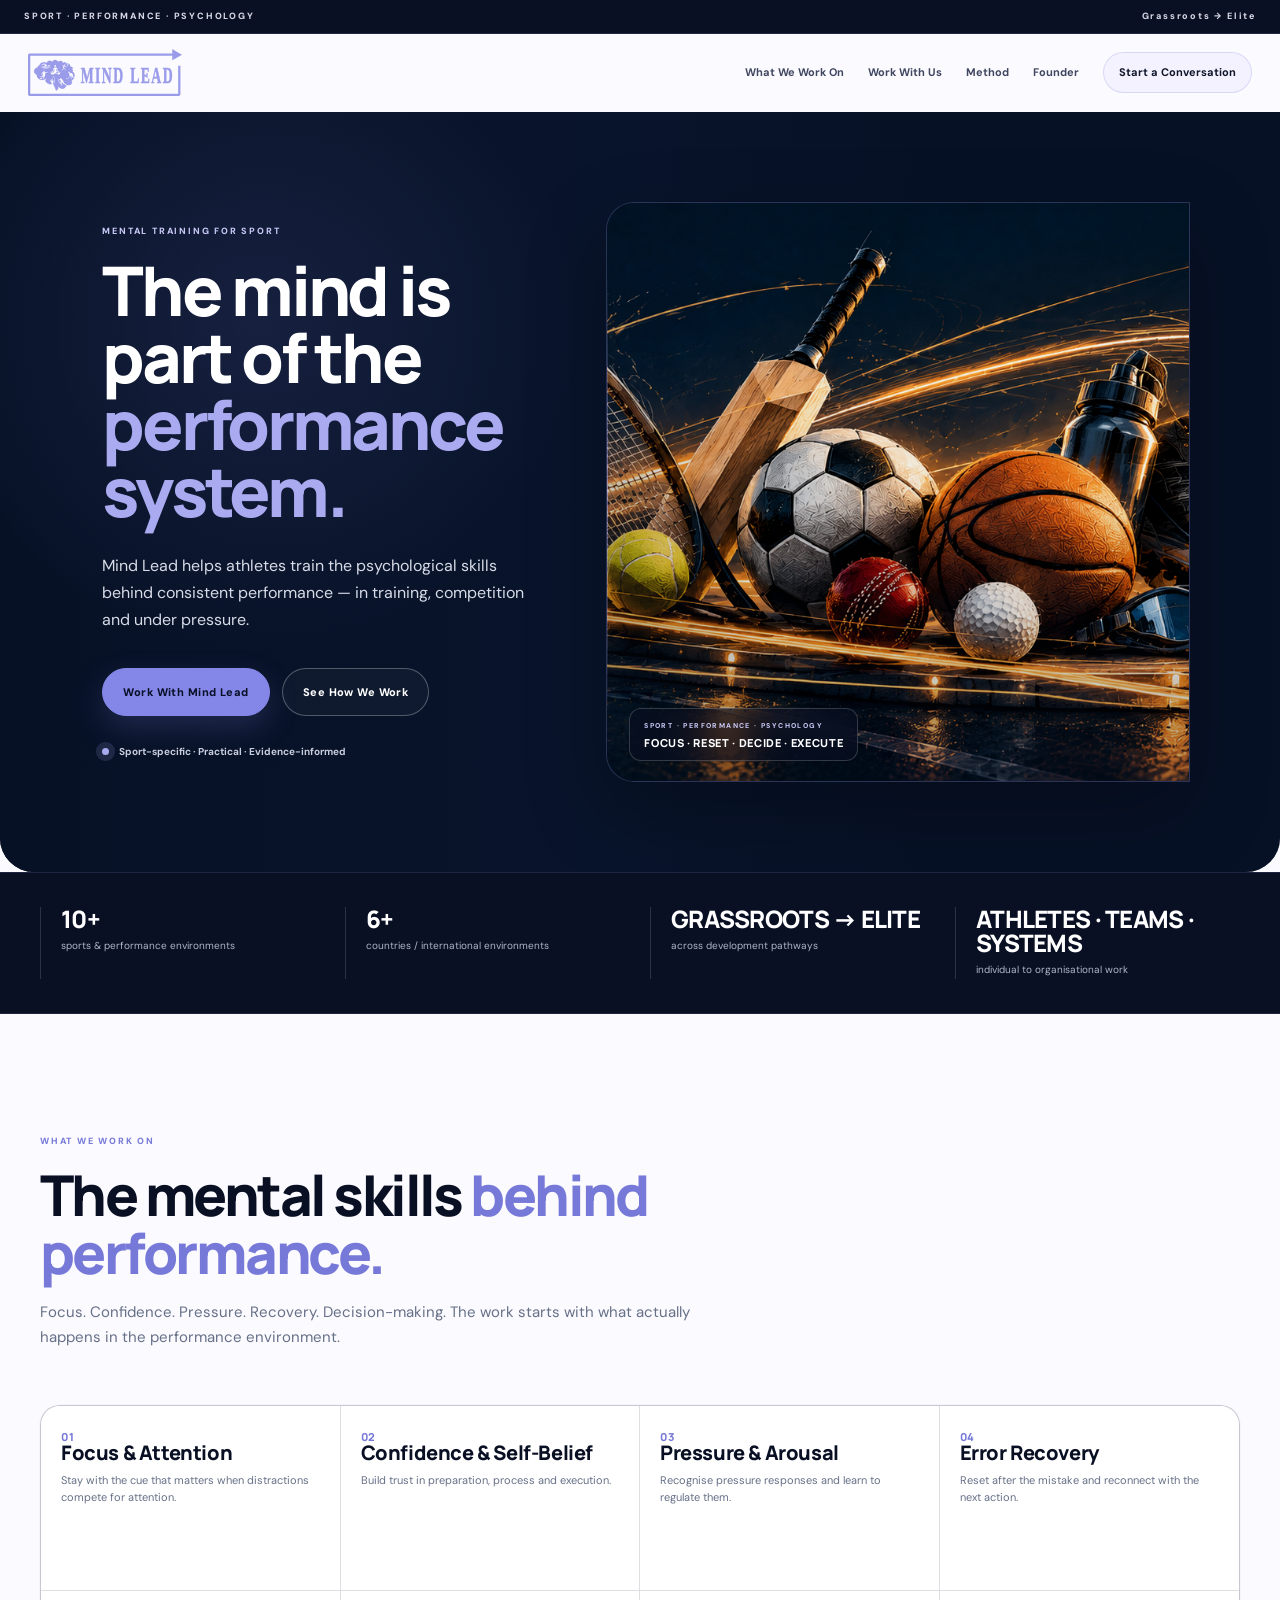
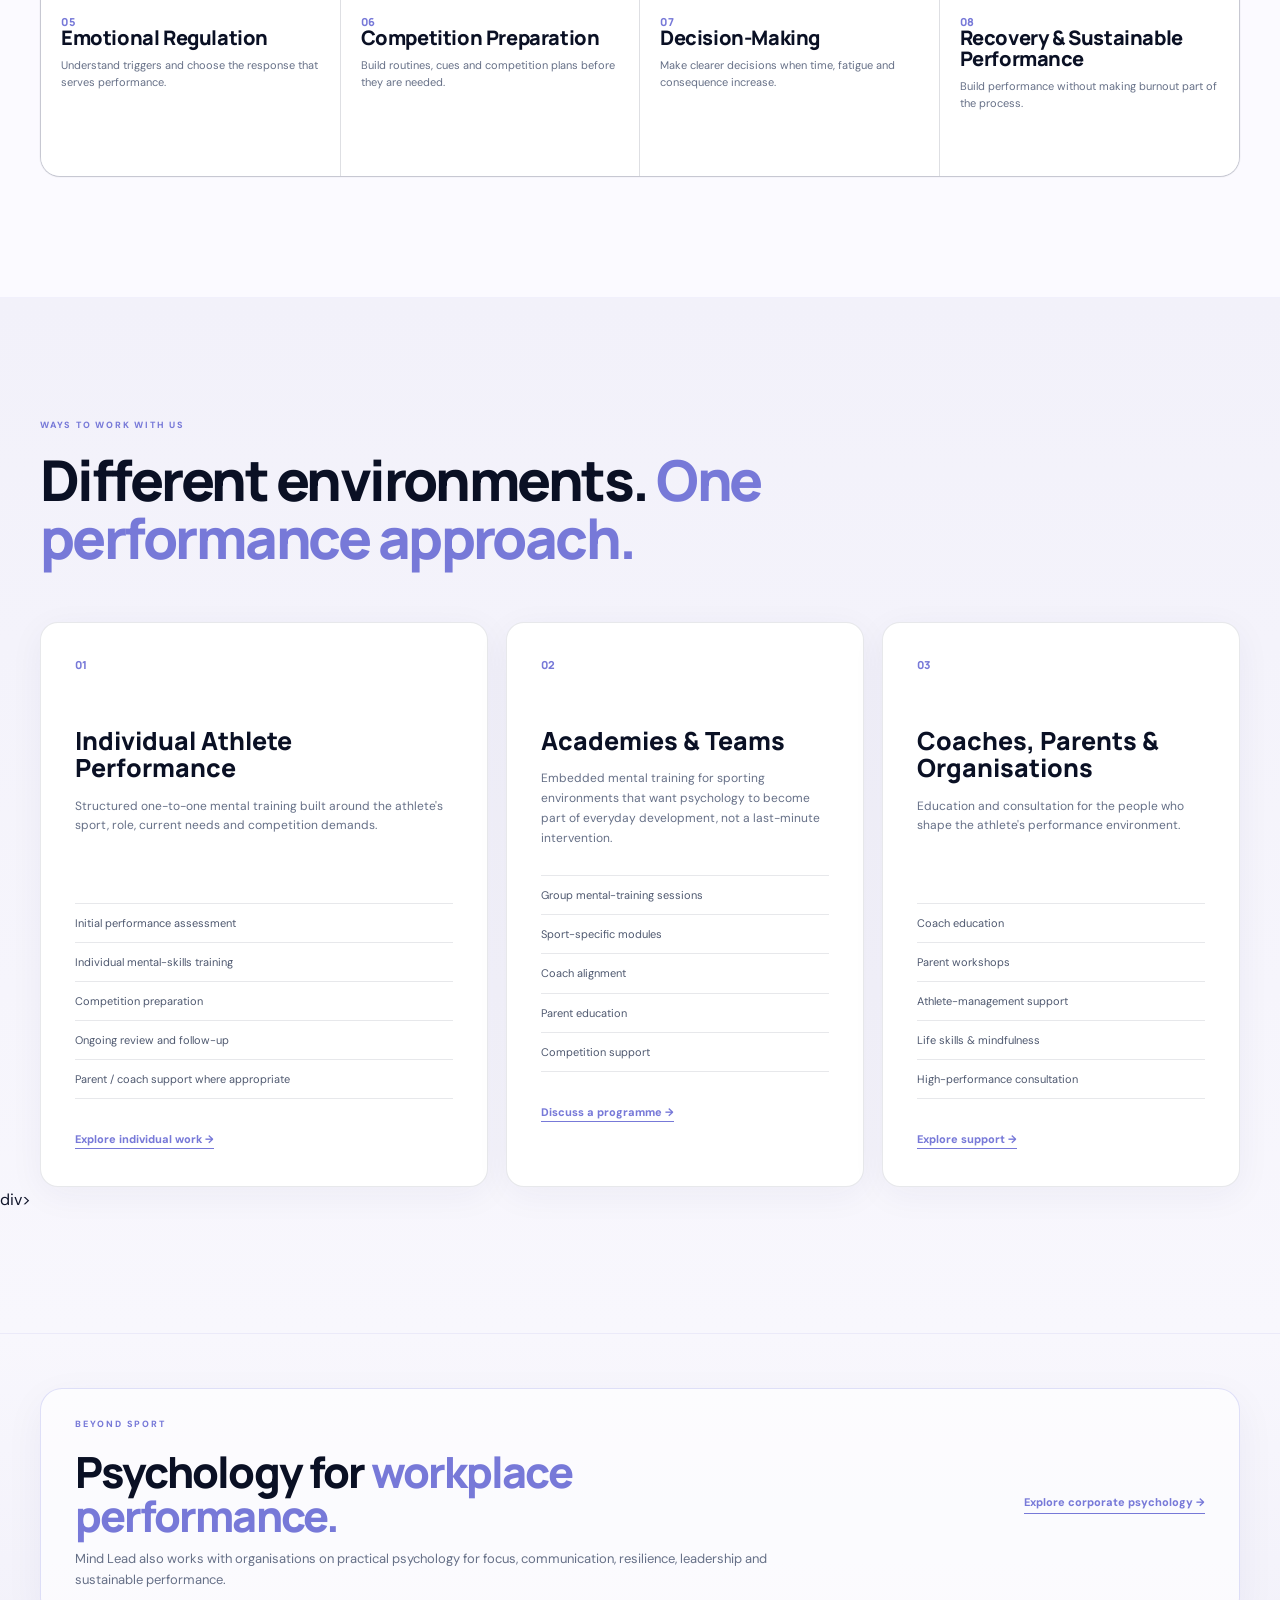
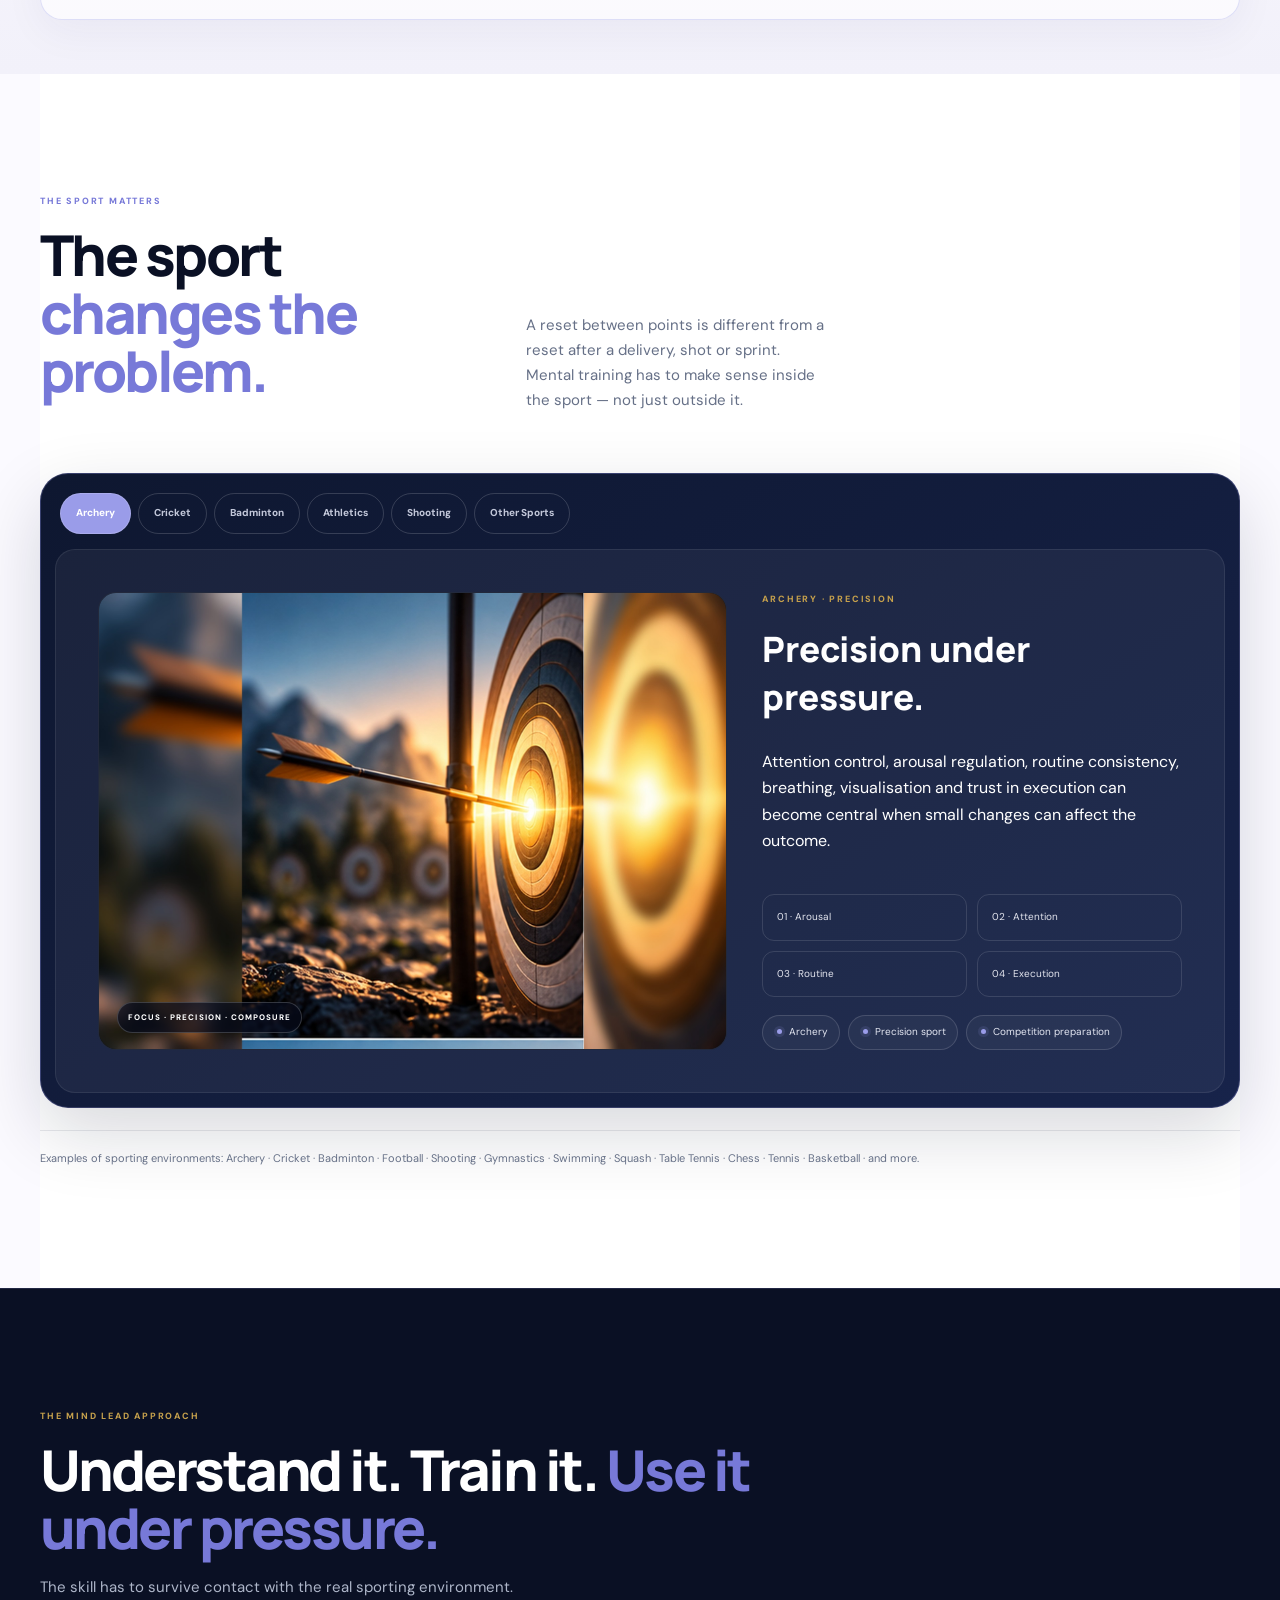
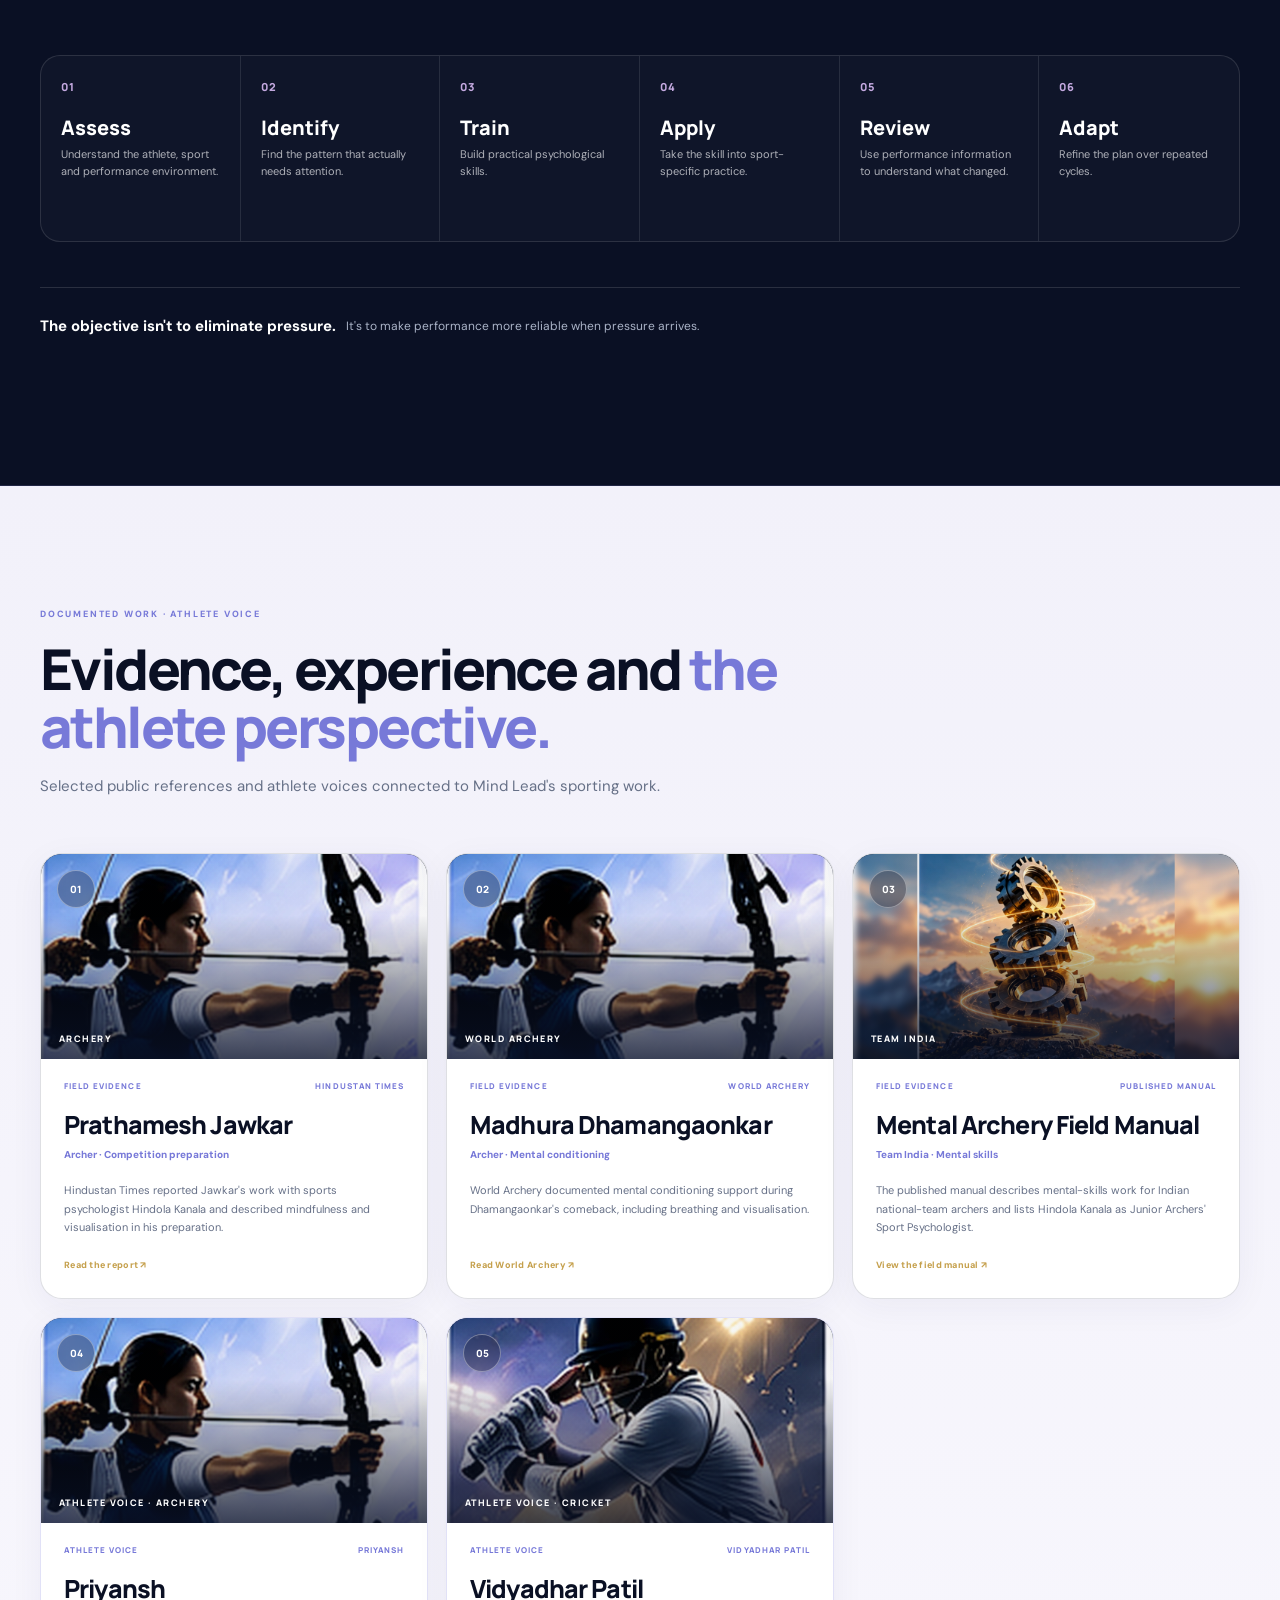
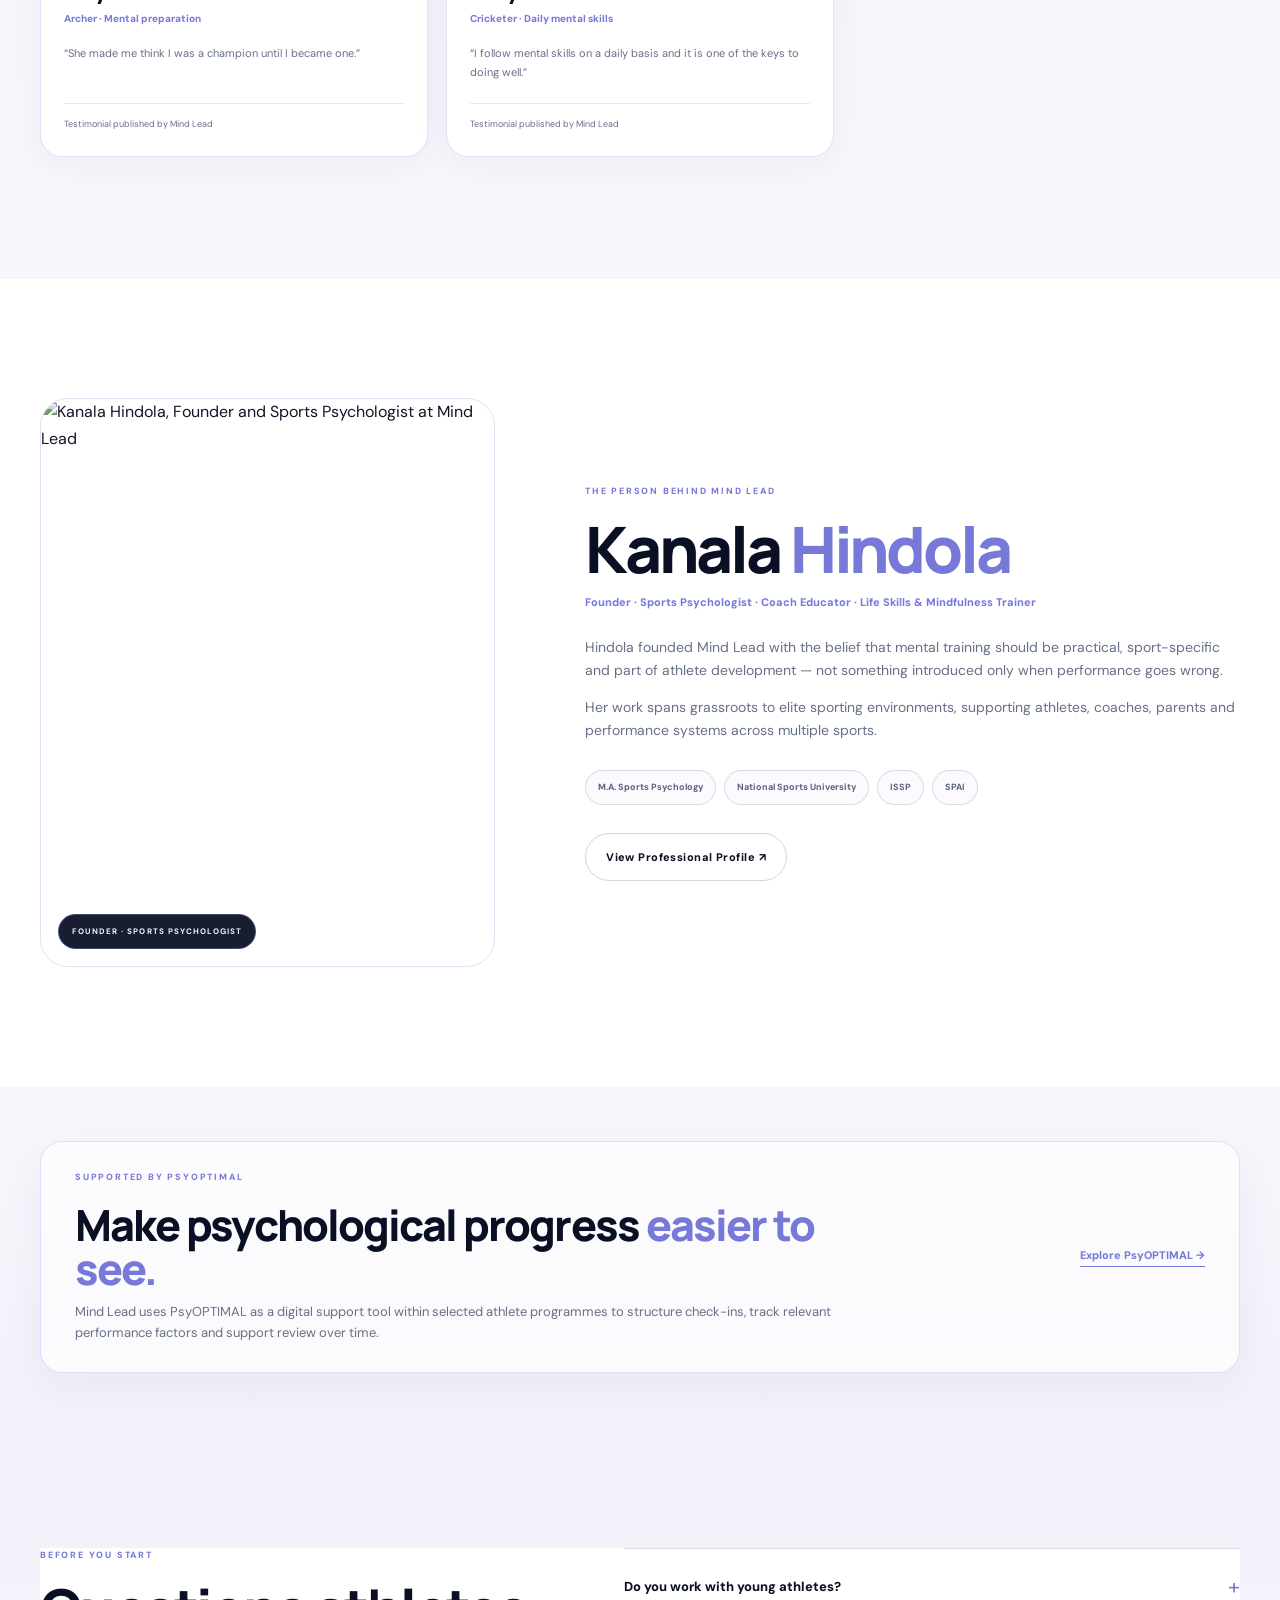
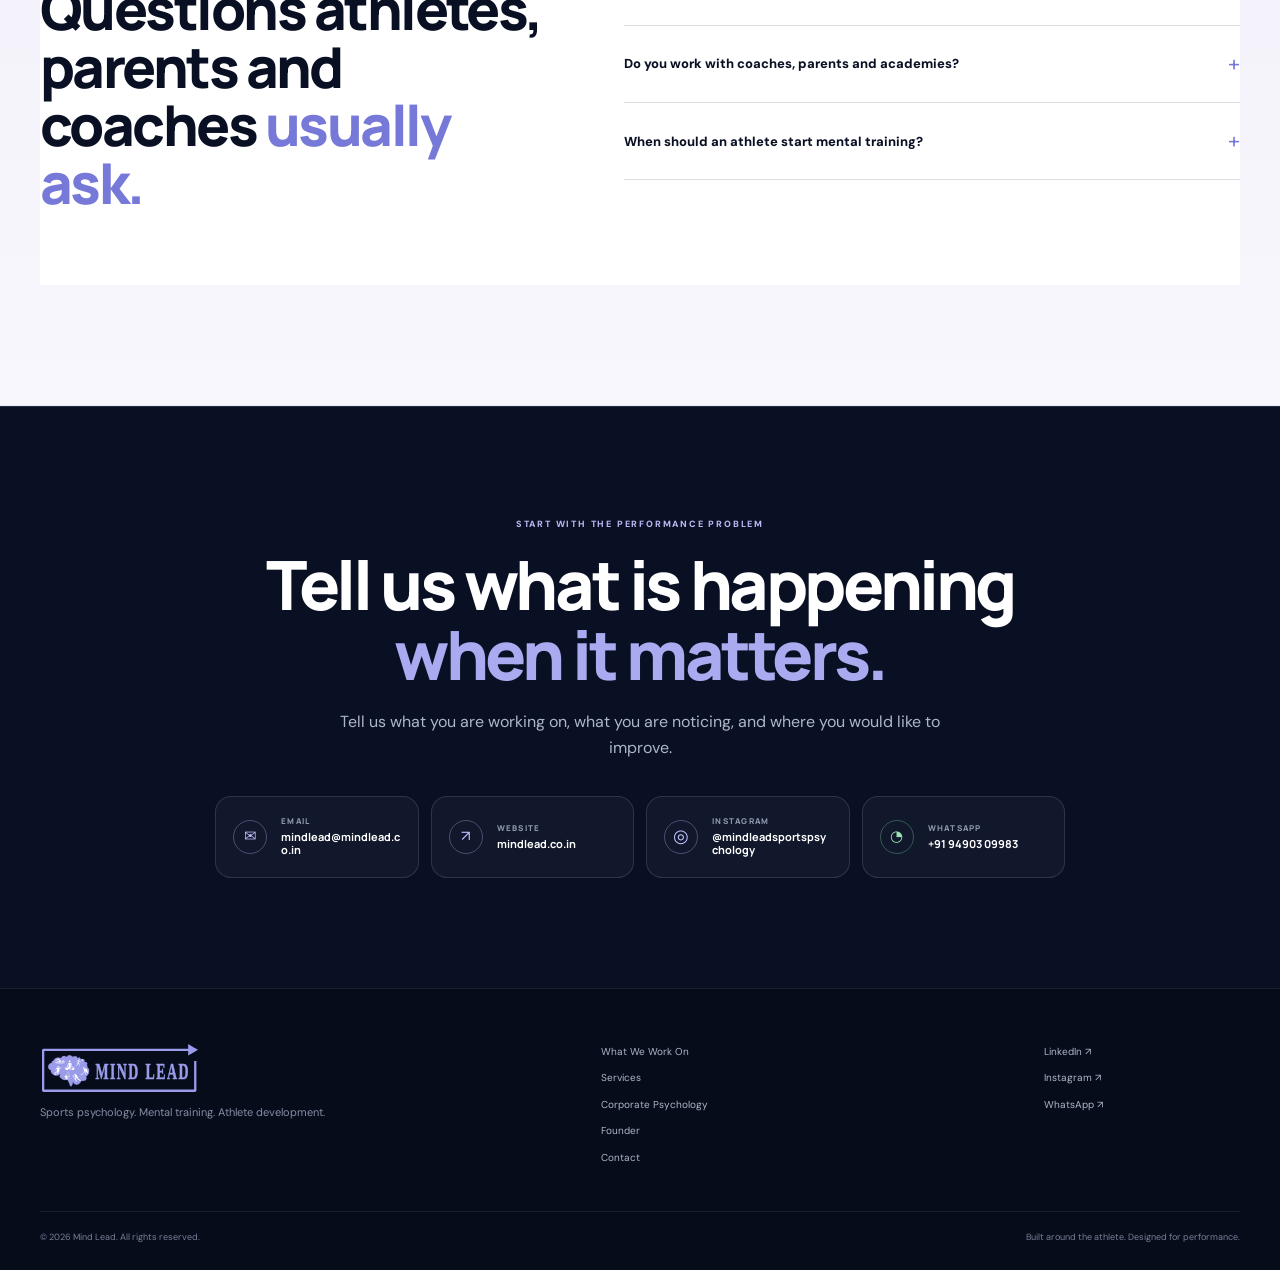
==== commit 98afc06e: "Update contact information in index.html" ====
--- a/index.html
+++ b/index.html
@@ -365,14 +365,14 @@
         <h2>Tell us what is happening <em>when it matters.</em></h2>
         <p>Tell us what you are working on, what you are noticing, and where you would like to improve.</p>
         <div class="contact-links" aria-label="Mind Lead contact links">
-          <a href="mailto:hindolak@mindlead.co.in?subject=Mind%20Lead%20Enquiry" class="contact-card-link">
-            <span class="contact-icon" aria-hidden="true">✉</span><span><small>EMAIL</small><strong>hindolak@mindlead.co.in</strong></span>
+          <a href="mailto:mindlead@mindlead.co.in?subject=Mind%20Lead%20Enquiry" class="contact-card-link">
+            <span class="contact-icon" aria-hidden="true">✉</span><span><small>EMAIL</small><strong>mindlead@mindlead.co.in</strong></span>
           </a>
           <a href="https://www.mindlead.co.in/" target="_blank" rel="noopener" class="contact-card-link">
             <span class="contact-icon" aria-hidden="true">↗</span><span><small>WEBSITE</small><strong>mindlead.co.in</strong></span>
           </a>
-          <a href="https://www.instagram.com/mindlead.co/" target="_blank" rel="noopener" class="contact-card-link">
-            <span class="contact-icon instagram-icon" aria-hidden="true">◎</span><span><small>INSTAGRAM</small><strong>@mindlead.co</strong></span>
+          <a href="https://www.instagram.com/mindleadsportspsychology/?hl=en" target="_blank" rel="noopener" class="contact-card-link">
+            <span class="contact-icon instagram-icon" aria-hidden="true">◎</span><span><small>INSTAGRAM</small><strong>@mindleadsportspsychology</strong></span>
           </a>
           <a href="https://wa.me/919490309983?text=Hi%20Mind%20Lead%2C%20I%20would%20like%20to%20know%20more%20about%20your%20performance%20psychology%20programmes." target="_blank" rel="noopener" class="contact-card-link whatsapp-link">
             <span class="contact-icon" aria-hidden="true">◔</span><span><small>WHATSAPP</small><strong>+91 94903 09983</strong></span>
@@ -393,7 +393,7 @@
       </div>
       <div class="footer-social">
         <a href="https://www.linkedin.com/company/mind-lead/" target="_blank" rel="noopener">LinkedIn ↗</a>
-        <a href="https://www.instagram.com/mindlead.co/" target="_blank" rel="noopener">Instagram ↗</a>
+        <a href="https://www.instagram.com/mindleadsportspsychology/?hl=en" target="_blank" rel="noopener">Instagram ↗</a>
         <a href="https://wa.me/919490309983" target="_blank" rel="noopener">WhatsApp ↗</a>
       </div>
     </div>
@@ -405,4 +405,4 @@
 
   <script src="script.js" defer></script>
 </body>
-</html>+</html>
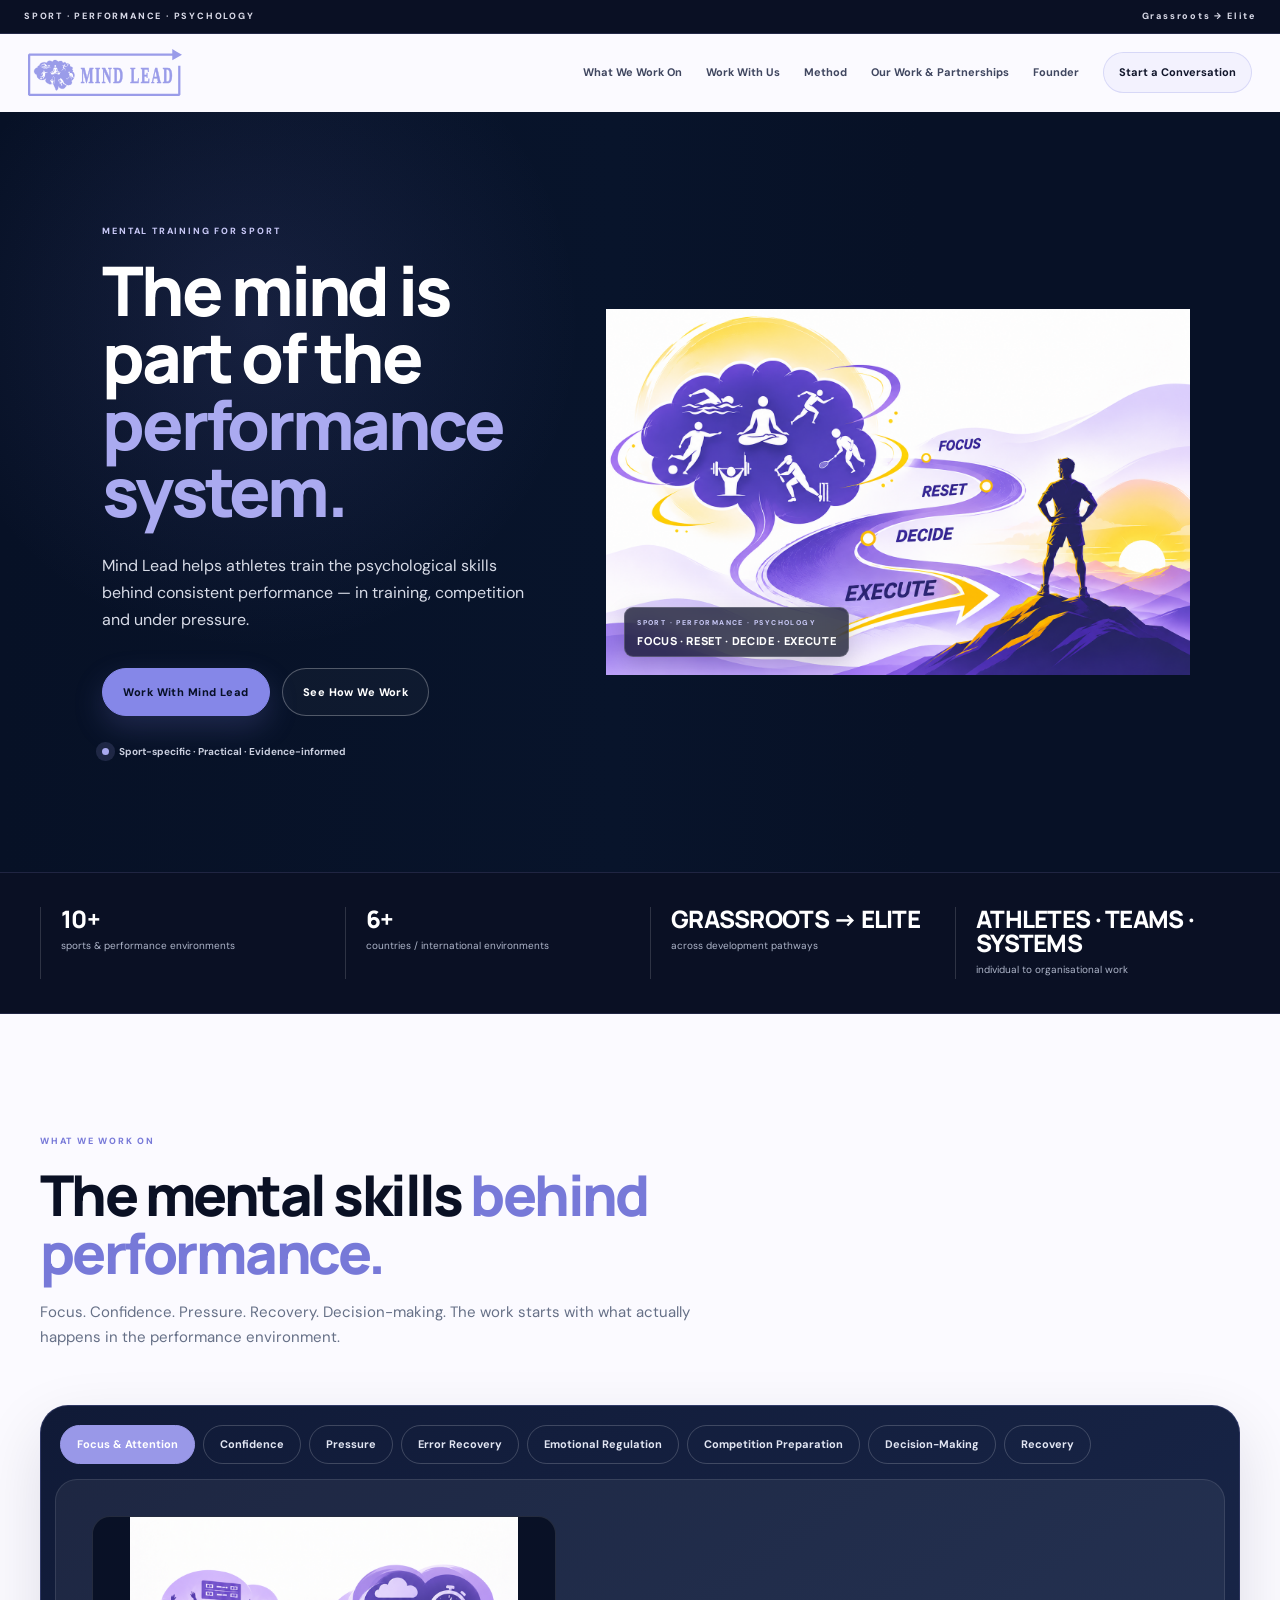
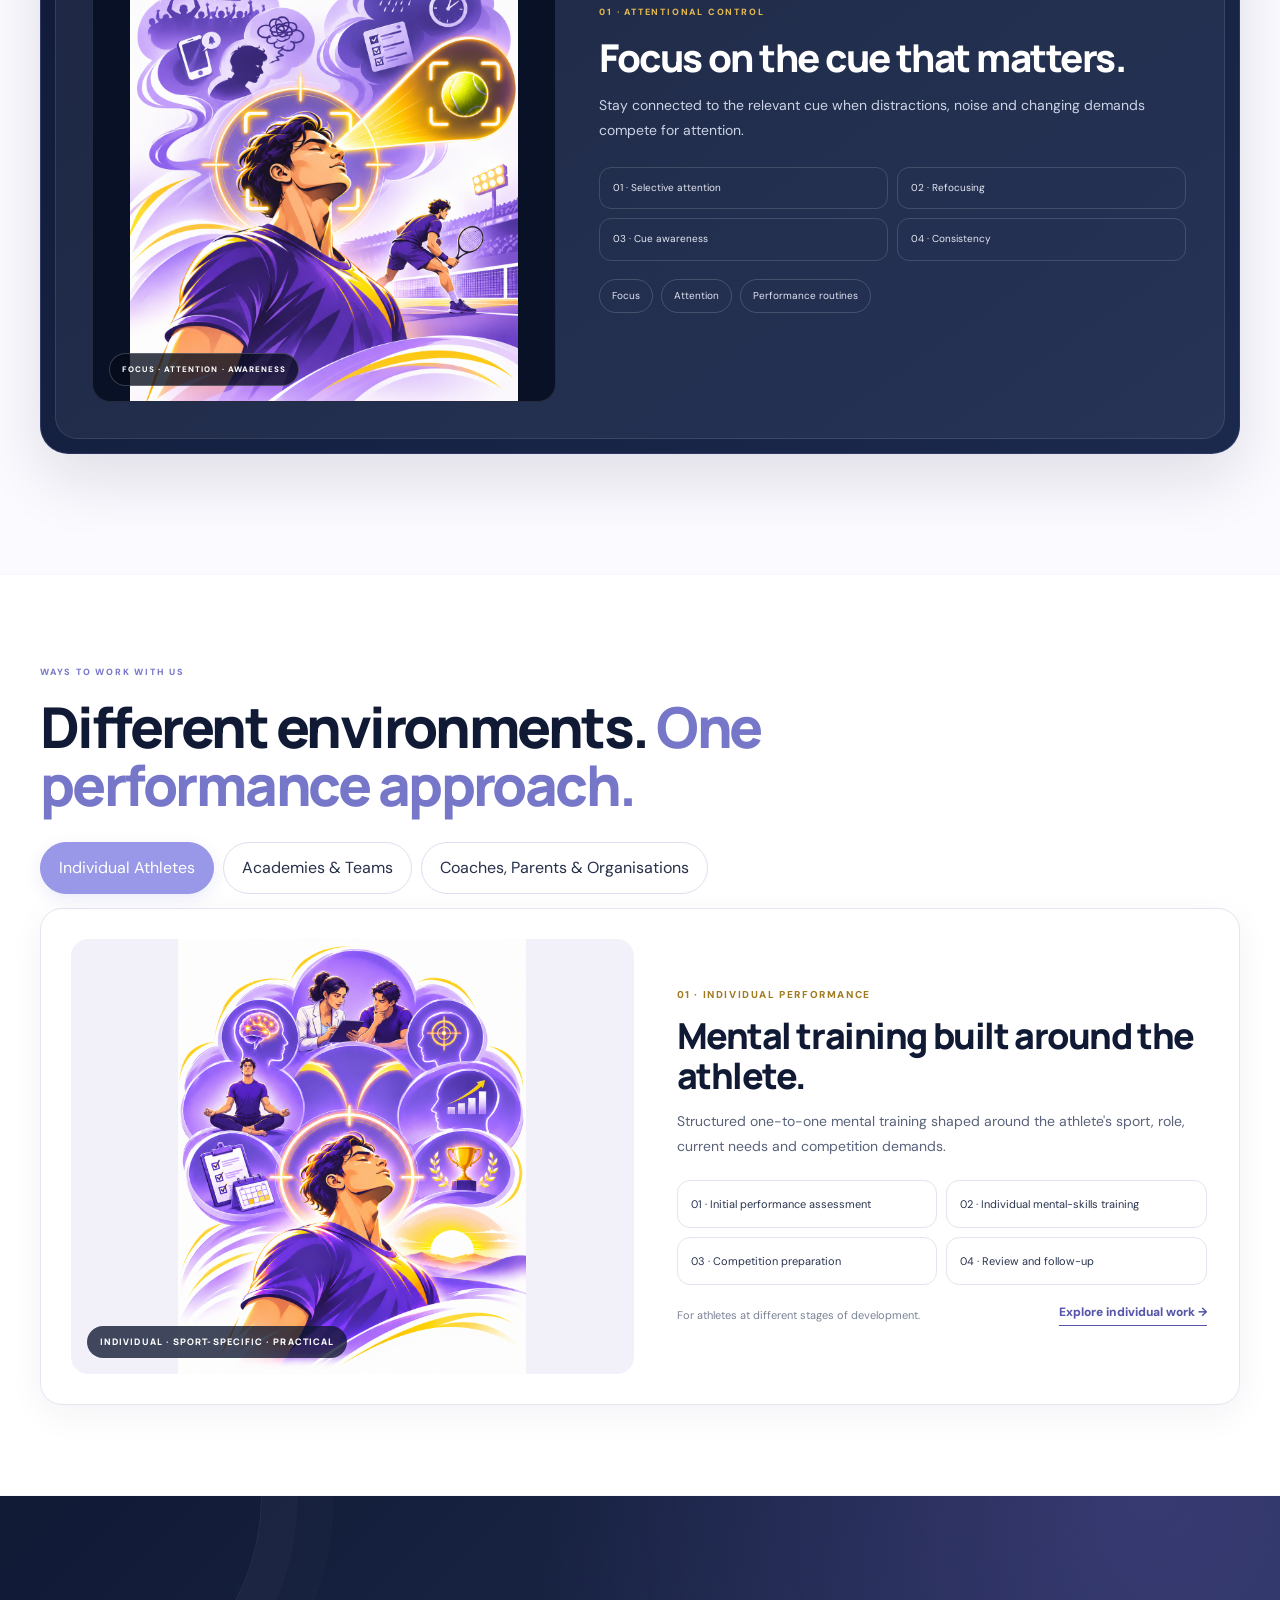
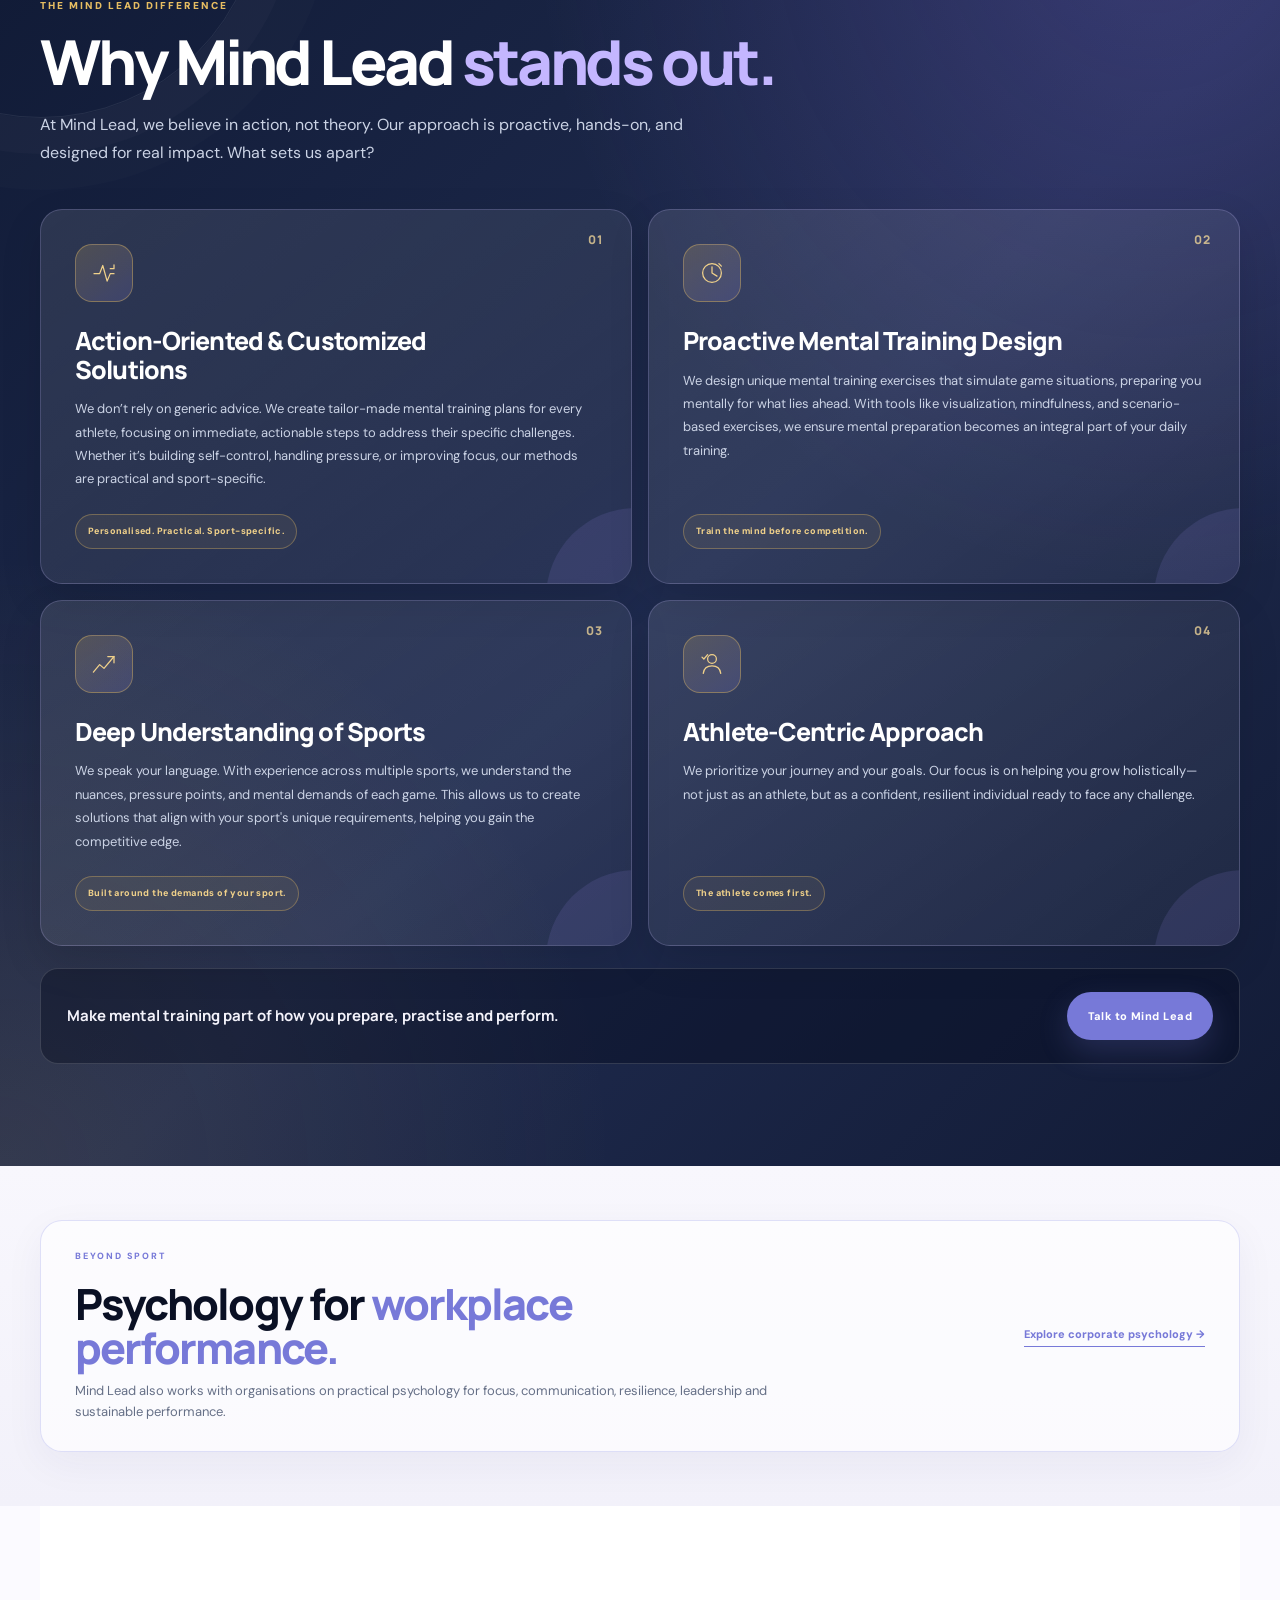
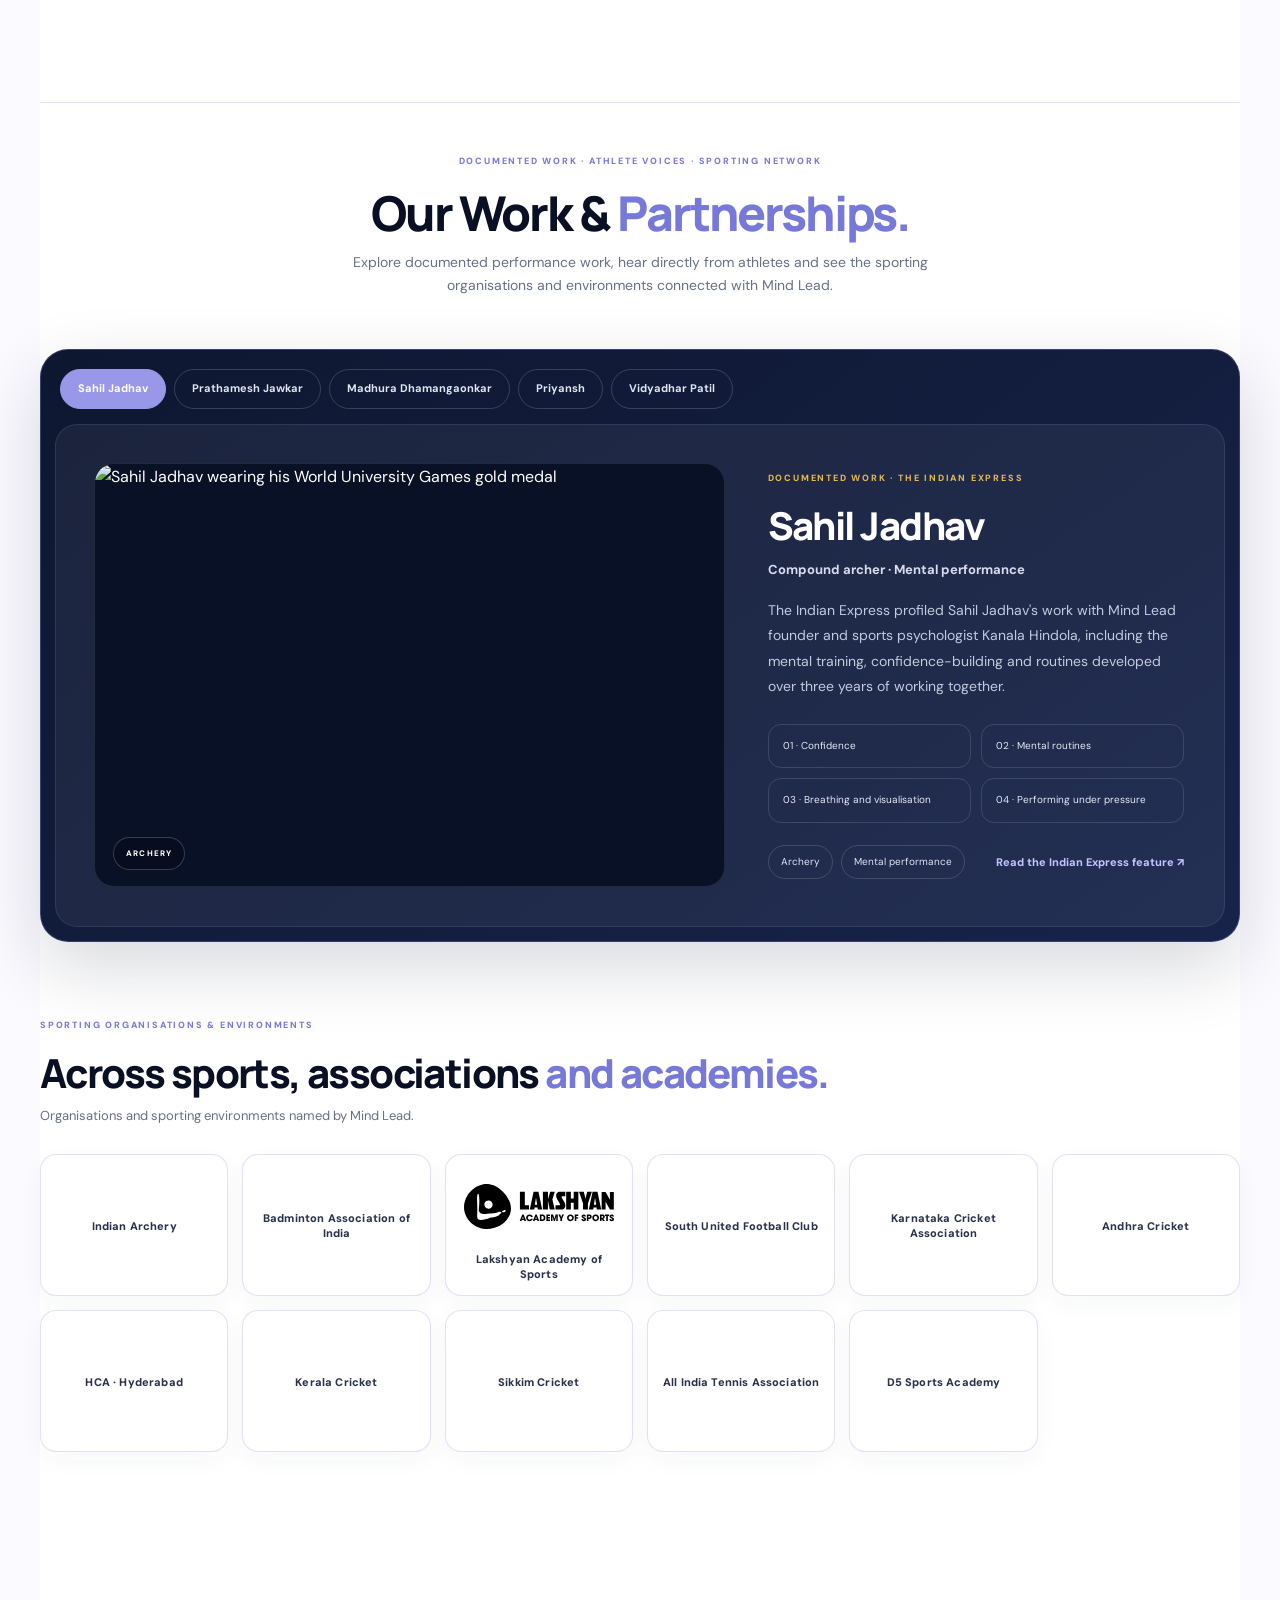
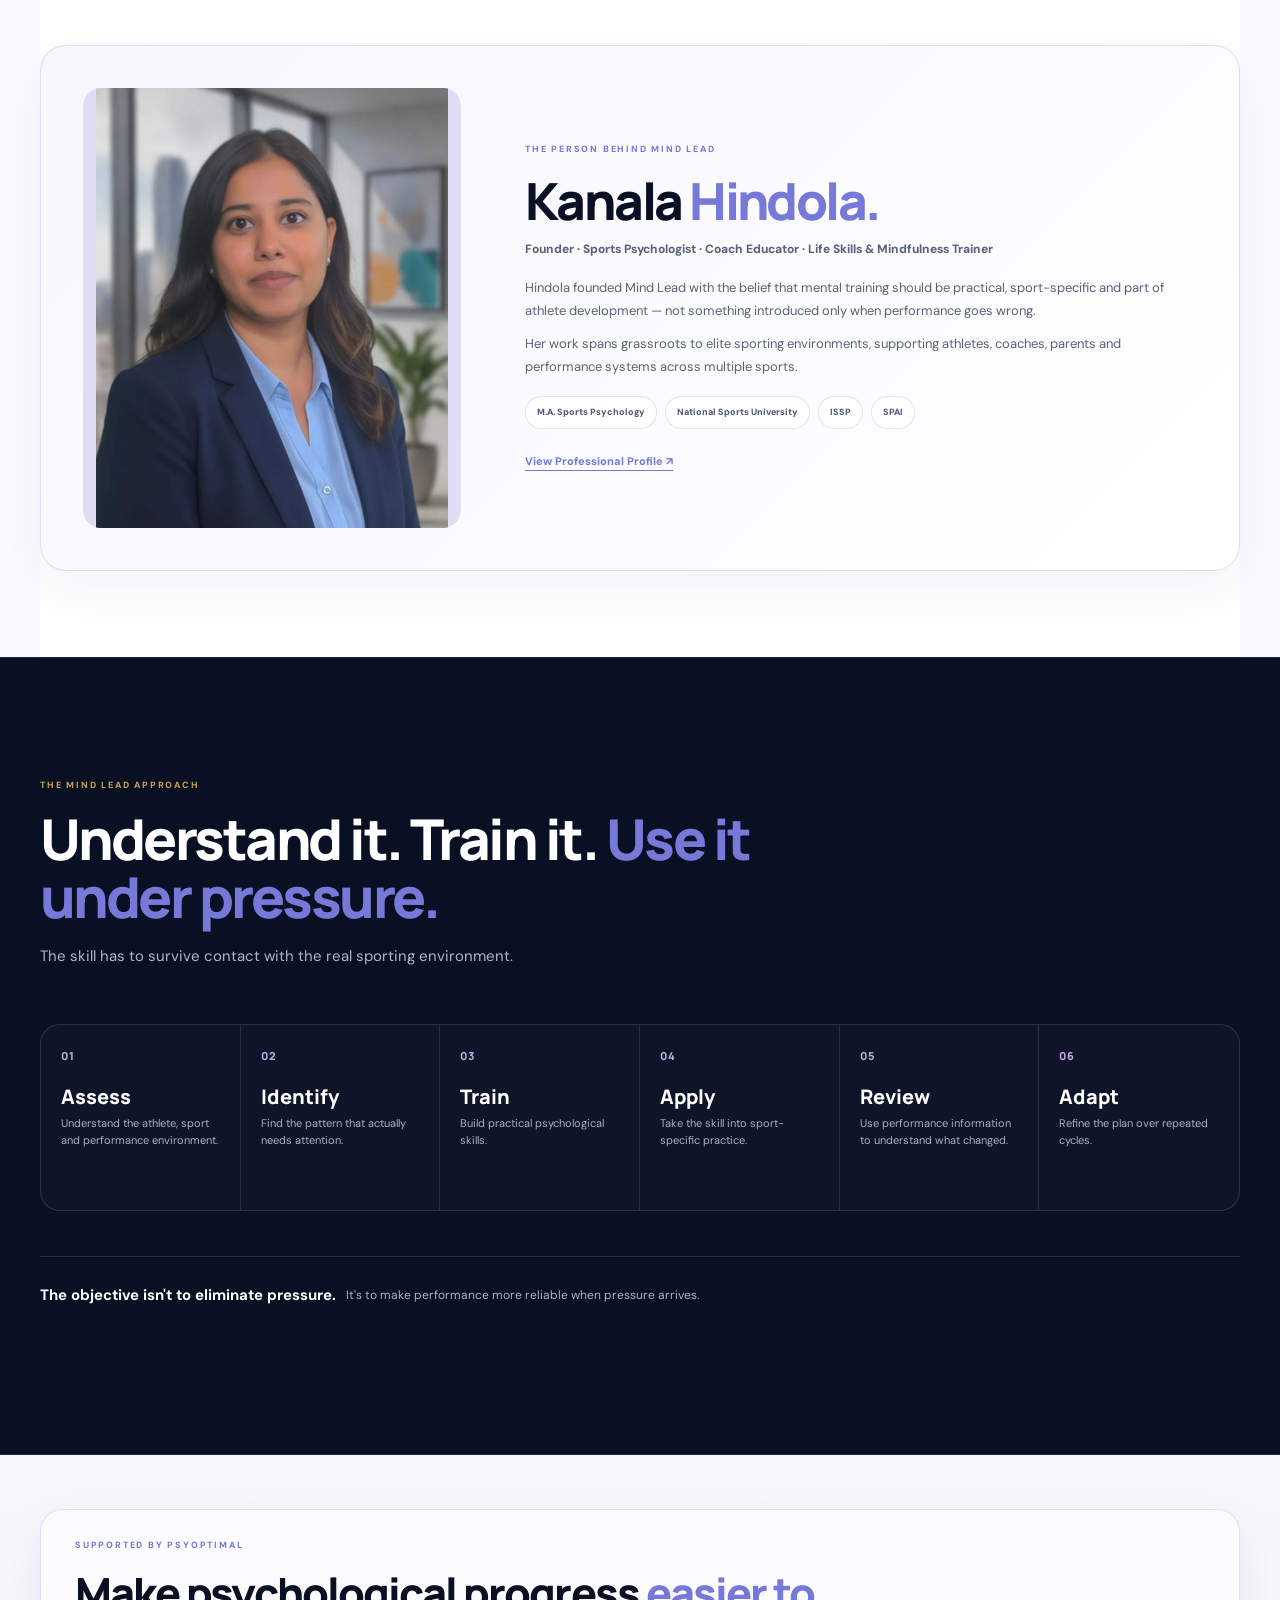
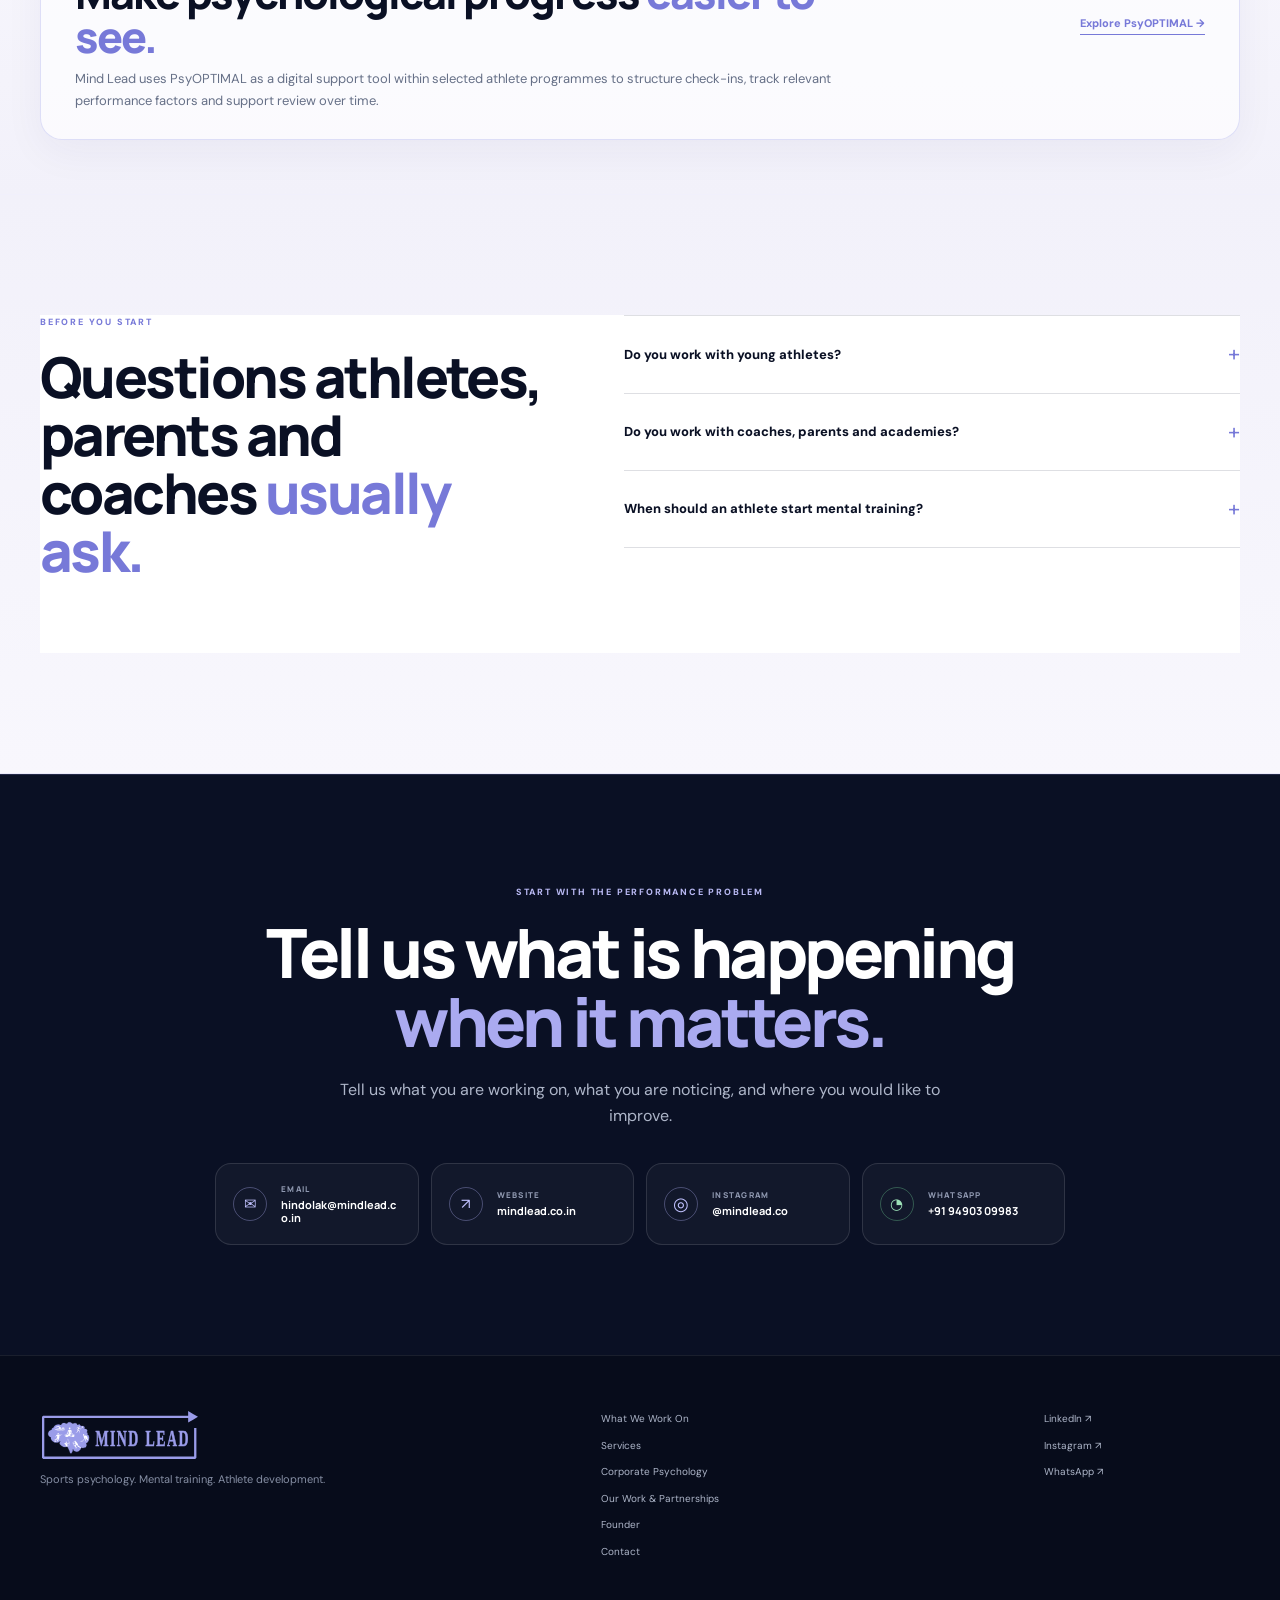
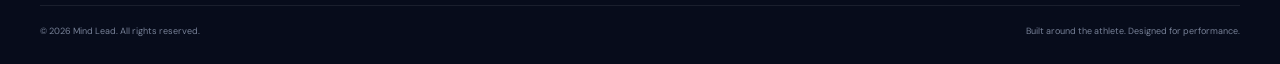
==== commit 78872f2f: "Add files via upload" ====
--- a/index.html
+++ b/index.html
@@ -3,406 +3,380 @@
 <head>
   <meta charset="UTF-8">
   <meta name="viewport" content="width=device-width, initial-scale=1.0">
-  <meta name="description" content="Mind Lead — sport-specific mental training and sports psychology for athletes, coaches, parents, academies and sporting organisations.">
-  <meta name="keywords" content="sports psychologist India, sports psychology, mental training, athlete performance, sports psychology Hyderabad, Mind Lead, Hindola Kanala">
-  <meta property="og:title" content="Mind Lead | Mental Training for Performance">
-  <meta property="og:description" content="Sport-specific mental training for athletes, coaches, parents and sporting organisations.">
-  <meta property="og:type" content="website">
+  <title>Sports Psychology &amp; Mental Training in India | Mind Lead</title>
+  <meta name="description" content="Sports psychology and mental training for athletes, coaches, parents, academies and teams. Mind Lead supports performance in Hyderabad, India.">
+  <meta name="robots" content="index, follow, max-image-preview:large, max-snippet:-1, max-video-preview:-1">
+  <meta name="googlebot" content="index, follow, max-image-preview:large, max-snippet:-1, max-video-preview:-1">
+  <meta name="author" content="Mind Lead">
+  <meta name="theme-color" content="#0b1024">
   <link rel="canonical" href="https://www.mindlead.co.in/">
-  <title>Mind Lead | Sports Psychology & Mental Training</title>
+  <link rel="icon" type="image/svg+xml" href="/favicon.svg">
+  <link rel="apple-touch-icon" href="/assets/brand/apple-touch-icon.png">
   <link rel="preconnect" href="https://fonts.googleapis.com">
   <link rel="preconnect" href="https://fonts.gstatic.com" crossorigin>
   <link href="https://fonts.googleapis.com/css2?family=DM+Sans:wght@400;500;600;700&family=Manrope:wght@500;600;700;800&display=swap" rel="stylesheet">
   <link rel="stylesheet" href="styles.css">
+  <meta property="og:locale" content="en_IN">
+  <meta property="og:site_name" content="Mind Lead">
+  <meta property="og:type" content="website">
+  <meta property="og:title" content="Sports Psychology &amp; Mental Training in India | Mind Lead">
+  <meta property="og:description" content="Sports psychology and mental training for athletes, coaches, parents, academies and teams. Mind Lead supports performance in Hyderabad, India.">
+  <meta property="og:url" content="https://www.mindlead.co.in/">
+  <meta property="og:image" content="https://www.mindlead.co.in/assets/hero/mindlead-social-preview.jpg">
+  <meta property="og:image:secure_url" content="https://www.mindlead.co.in/assets/hero/mindlead-social-preview.jpg">
+  <meta property="og:image:type" content="image/jpeg">
+  <meta property="og:image:width" content="1200">
+  <meta property="og:image:height" content="630">
+  <meta property="og:image:alt" content="Sporting equipment representing the sports and performance psychology work of Mind Lead">
+  <meta name="twitter:card" content="summary_large_image">
+  <meta name="twitter:title" content="Sports Psychology &amp; Mental Training in India | Mind Lead">
+  <meta name="twitter:description" content="Sports psychology and mental training for athletes, coaches, parents, academies and teams. Mind Lead supports performance in Hyderabad, India.">
+  <meta name="twitter:image" content="https://www.mindlead.co.in/assets/hero/mindlead-social-preview.jpg">
+  <meta name="twitter:image:alt" content="Sporting equipment representing the sports and performance psychology work of Mind Lead">
+  <script type="application/ld+json">{"@context":"https://schema.org","@graph":[{"@type":"Organization","@id":"https://www.mindlead.co.in/#organization","name":"Mind Lead","url":"https://www.mindlead.co.in/","description":"Sport and performance psychology consultancy providing sport-specific mental training and performance support.","logo":{"@type":"ImageObject","url":"https://www.mindlead.co.in/assets/brand/nav-logo.svg"},"image":"https://www.mindlead.co.in/assets/hero/mindlead-social-preview.jpg","telephone":"+91-94903-09983","email":"hindolak@mindlead.co.in","address":{"@type":"PostalAddress","addressLocality":"Hyderabad","addressRegion":"Telangana","addressCountry":"IN"},"sameAs":["https://www.linkedin.com/company/mind-lead/","https://www.instagram.com/mindlead.co/"],"contactPoint":{"@type":"ContactPoint","contactType":"enquiries","telephone":"+91-94903-09983","email":"hindolak@mindlead.co.in","areaServed":"IN","availableLanguage":["English"]}},{"@type":"WebSite","@id":"https://www.mindlead.co.in/#website","url":"https://www.mindlead.co.in/","name":"Mind Lead","publisher":{"@id":"https://www.mindlead.co.in/#organization"},"inLanguage":"en-IN"},{"@type":"WebPage","@id":"https://www.mindlead.co.in/#webpage","url":"https://www.mindlead.co.in/","name":"Sports Psychology & Mental Training in India | Mind Lead","description":"Sports psychology and mental training for athletes, coaches, parents, academies and teams. Mind Lead supports performance in Hyderabad, India.","isPartOf":{"@id":"https://www.mindlead.co.in/#website"},"about":{"@id":"https://www.mindlead.co.in/#organization"},"primaryImageOfPage":{"@type":"ImageObject","url":"https://www.mindlead.co.in/assets/hero/mindlead-social-preview.jpg"},"inLanguage":"en-IN"}]}</script>
 </head>
 
 <body>
-  <div class="announcement">
-    <span>SPORT · PERFORMANCE · PSYCHOLOGY</span>
-    <span>Grassroots → Elite</span>
-  </div>
-
-  <header class="site-header" id="top">
-    <a href="#top" class="brand brand-logo" aria-label="Mind Lead home"><img src="assets/brand/nav-logo.svg" alt="Mind Lead" class="site-logo"></a>
-
-    <button class="menu-toggle" type="button" aria-label="Open menu" aria-expanded="false">
-      <span></span><span></span><span></span>
-    </button>
-
-    <nav class="main-nav" aria-label="Main navigation">
-      <a href="#work">What We Work On</a>
-      <a href="#services">Work With Us</a>
-      <a href="#method">Method</a>
-      <a href="#founder">Founder</a>
-      <a href="#contact" class="nav-cta">Start a Conversation</a>
-    </nav>
-  </header>
-
-  <main>
-    <section class="hero section-shell hero-split-final" aria-label="Mind Lead performance introduction">
-      <div class="hero-split-copy reveal">
-        <p class="eyebrow">MENTAL TRAINING FOR SPORT</p>
-        <h1>The mind is part of the <em>performance system.</em></h1>
-        <p class="hero-lead">
+<div class="announcement">
+<span>SPORT · PERFORMANCE · PSYCHOLOGY</span>
+<span>Grassroots → Elite</span>
+</div>
+<header class="site-header" id="top">
+<a aria-label="Mind Lead home" class="brand brand-logo" href="#top"><img alt="Mind Lead" class="site-logo" decoding="async" loading="lazy" src="assets/brand/nav-logo.svg"/></a>
+<button aria-expanded="false" aria-label="Open menu" class="menu-toggle" type="button">
+<span></span><span></span><span></span>
+</button>
+<nav aria-label="Main navigation" class="main-nav">
+<a href="#work">What We Work On</a>
+<a href="#services">Work With Us</a>
+<a href="#method">Method</a>
+<a href="#partnerships">Our Work &amp; Partnerships</a>
+<a href="#founder">Founder</a>
+<a class="nav-cta" href="#contact">Start a Conversation</a>
+</nav>
+</header>
+<main>
+<section aria-label="Mind Lead performance introduction" class="hero section-shell hero-split-final">
+<div class="hero-split-copy reveal">
+<p class="eyebrow">MENTAL TRAINING FOR SPORT</p>
+<h1>The mind is part of the <em>performance system.</em></h1>
+<p class="hero-lead">
           Mind Lead helps athletes train the psychological skills behind consistent performance — in training, competition and under pressure.
         </p>
-        <div class="hero-actions">
-          <a href="#contact" class="button button-primary">Work With Mind Lead</a>
-          <a href="#method" class="button button-ghost">See How We Work</a>
-        </div>
-        <div class="hero-note">
-          <span class="pulse-dot"></span>
-          <span>Sport-specific · Practical · Evidence-informed</span>
-        </div>
+<div class="hero-actions">
+<a class="button button-primary" href="#contact">Work With Mind Lead</a>
+<a class="button button-ghost" href="#method">See How We Work</a>
+</div>
+<div class="hero-note">
+<span class="pulse-dot"></span>
+<span>Sport-specific · Practical · Evidence-informed</span>
+</div>
+</div>
+<figure class="hero-split-visual reveal reveal-delay">
+<picture class="hero-picture">
+<source media="(min-width: 901px)" srcset="assets/hero/focus-reset-decide-execute-desktop.png"/>
+<img alt="Sports psychology illustration showing athletes, focus, reset, decide and execute" decoding="async" fetchpriority="high" loading="eager" src="assets/hero/hero-sports-banner-mobile.png"/>
+</picture>
+<figcaption><span>SPORT · PERFORMANCE · PSYCHOLOGY</span><strong>FOCUS · RESET · DECIDE · EXECUTE</strong></figcaption>
+</figure>
+</section>
+<section class="proof-strip">
+<div><strong>10+</strong><span>sports &amp; performance environments</span></div>
+<div><strong>6+</strong><span>countries / international environments</span></div>
+<div><strong>GRASSROOTS → ELITE</strong><span>across development pathways</span></div>
+<div><strong>ATHLETES · TEAMS · SYSTEMS</strong><span>individual to organisational work</span></div>
+</section>
+<section class="section section-shell" id="work">
+<div class="section-heading reveal">
+<p class="eyebrow">WHAT WE WORK ON</p>
+<h2>The mental skills <em>behind performance.</em></h2>
+<p>Focus. Confidence. Pressure. Recovery. Decision-making. The work starts with what actually happens in the performance environment.</p>
+</div>
+<div class="topic-explorer reveal" id="topic-explorer">
+<div aria-label="Mental skills Mind Lead works on" class="topic-tabs" role="tablist">
+<button aria-controls="topic-panel" aria-selected="true" class="topic-tab active" data-topic="focus" role="tab" type="button">Focus &amp; Attention</button>
+<button aria-controls="topic-panel" aria-selected="false" class="topic-tab" data-topic="confidence" role="tab" type="button">Confidence</button>
+<button aria-controls="topic-panel" aria-selected="false" class="topic-tab" data-topic="pressure" role="tab" type="button">Pressure</button>
+<button aria-controls="topic-panel" aria-selected="false" class="topic-tab" data-topic="error" role="tab" type="button">Error Recovery</button>
+<button aria-controls="topic-panel" aria-selected="false" class="topic-tab" data-topic="emotion" role="tab" type="button">Emotional Regulation</button>
+<button aria-controls="topic-panel" aria-selected="false" class="topic-tab" data-topic="competition" role="tab" type="button">Competition Preparation</button>
+<button aria-controls="topic-panel" aria-selected="false" class="topic-tab" data-topic="decision" role="tab" type="button">Decision-Making</button>
+<button aria-controls="topic-panel" aria-selected="false" class="topic-tab" data-topic="recovery" role="tab" type="button">Recovery</button>
+</div>
+<div aria-labelledby="topic-tab-focus" aria-live="polite" class="topic-panel" id="topic-panel" role="tabpanel">
+<div class="topic-photo-wrap">
+<img alt="Visual representing focus and attention" decoding="async" id="topic-image" loading="lazy" src="assets/what-we-work-on/focused-mind-powerful-game.png"/>
+<span class="topic-photo-caption" id="topic-caption">FOCUS · ATTENTION · AWARENESS</span>
+</div>
+<div class="topic-copy">
+<p class="eyebrow" id="topic-eyebrow">01 · ATTENTIONAL CONTROL</p>
+<h3 id="topic-title">Focus on the cue that matters.</h3>
+<p id="topic-description">Stay connected to the relevant cue when distractions, noise and changing demands compete for attention.</p>
+<div class="topic-highlights" id="topic-highlights"><span>01 · Selective attention</span><span>02 · Refocusing</span><span>03 · Cue awareness</span><span>04 · Consistency</span></div>
+<div class="topic-tags" id="topic-tags"><span>Focus</span><span>Attention</span><span>Performance routines</span></div>
+</div>
+</div>
+</div>
+</section>
+<section class="section section-tint" id="services">
+<div class="section-shell">
+<div class="section-heading reveal">
+<p class="eyebrow">WAYS TO WORK WITH US</p>
+<h2>Different environments. <em>One performance approach.</em></h2>
+</div>
+<div class="service-explorer">
+<div aria-label="Ways to work with Mind Lead" class="service-tabs" role="tablist">
+<button aria-controls="service-panel" aria-selected="true" class="service-tab active" data-service="individual" id="service-tab-individual" role="tab" type="button">Individual Athletes</button>
+<button aria-controls="service-panel" aria-selected="false" class="service-tab" data-service="teams" id="service-tab-teams" role="tab" type="button">Academies &amp; Teams</button>
+<button aria-controls="service-panel" aria-selected="false" class="service-tab" data-service="people" id="service-tab-people" role="tab" type="button">Coaches, Parents &amp; Organisations</button>
+</div>
+<div aria-labelledby="service-tab-individual" aria-live="polite" class="service-panel" id="service-panel" role="tabpanel">
+<div class="service-photo-wrap">
+<img alt="Individual athlete mental performance training" decoding="async" id="service-image" loading="lazy" src="assets/ways-to-work-with-us/holistic-athletic-mindset-coaching.png"/>
+<span class="service-photo-caption" id="service-caption">INDIVIDUAL · SPORT-SPECIFIC · PRACTICAL</span>
+</div>
+<div class="service-copy">
+<p class="eyebrow" id="service-eyebrow">01 · INDIVIDUAL PERFORMANCE</p>
+<h3 id="service-title">Mental training built around the athlete.</h3>
+<p id="service-description">Structured one-to-one mental training shaped around the athlete's sport, role, current needs and competition demands.</p>
+<div class="service-highlights" id="service-highlights"><span>01 · Initial performance assessment</span><span>02 · Individual mental-skills training</span><span>03 · Competition preparation</span><span>04 · Review and follow-up</span></div>
+<div class="service-bottom-row"><span class="service-note" id="service-note">For athletes at different stages of development.</span><a class="text-link" href="individual-performance.html" id="service-link">Explore individual work →</a></div>
+</div>
+</div>
+</div>
+</div>
+</section>
+<section class="section difference-section" id="why-mindlead">
+<div class="section-shell">
+  <div class="difference-heading reveal">
+    <p class="eyebrow">THE MIND LEAD DIFFERENCE</p>
+    <h2>Why Mind Lead <em>stands out.</em></h2>
+    <p>At Mind Lead, we believe in action, not theory. Our approach is proactive, hands-on, and designed for real impact. What sets us apart?</p>
+  </div>
+  <div class="difference-feature-grid">
+    <article class="difference-feature reveal">
+      <span class="difference-feature-number">01</span>
+      <div class="difference-feature-icon" aria-hidden="true">
+        <svg viewBox="0 0 48 48"><path d="M8 25h9l5-13 7 25 5-12h6"/><path d="M34 17h6v-6"/></svg>
       </div>
+      <h3>Action-Oriented &amp; Customized Solutions</h3>
+      <p>We don’t rely on generic advice. We create tailor-made mental training plans for every athlete, focusing on immediate, actionable steps to address their specific challenges. Whether it’s building self-control, handling pressure, or improving focus, our methods are practical and sport-specific.</p>
+      <span class="difference-feature-tag">Personalised. Practical. Sport-specific.</span>
+    </article>
+    <article class="difference-feature reveal">
+      <span class="difference-feature-number">02</span>
+      <div class="difference-feature-icon" aria-hidden="true">
+        <svg viewBox="0 0 48 48"><circle cx="24" cy="24" r="15"/><path d="M24 14v10l8 5M35 9l4 4"/></svg>
+      </div>
+      <h3>Proactive Mental Training Design</h3>
+      <p>We design unique mental training exercises that simulate game situations, preparing you mentally for what lies ahead. With tools like visualization, mindfulness, and scenario-based exercises, we ensure mental preparation becomes an integral part of your daily training.</p>
+      <span class="difference-feature-tag">Train the mind before competition.</span>
+    </article>
+    <article class="difference-feature reveal">
+      <span class="difference-feature-number">03</span>
+      <div class="difference-feature-icon" aria-hidden="true">
+        <svg viewBox="0 0 48 48"><path d="M7 37 17 25l7 6 16-19"/><path d="M30 12h10v10"/></svg>
+      </div>
+      <h3>Deep Understanding of Sports</h3>
+      <p>We speak your language. With experience across multiple sports, we understand the nuances, pressure points, and mental demands of each game. This allows us to create solutions that align with your sport's unique requirements, helping you gain the competitive edge.</p>
+      <span class="difference-feature-tag">Built around the demands of your sport.</span>
+    </article>
+    <article class="difference-feature reveal">
+      <span class="difference-feature-number">04</span>
+      <div class="difference-feature-icon" aria-hidden="true">
+        <svg viewBox="0 0 48 48"><circle cx="24" cy="16" r="7"/><path d="M10 39c1-8 6-12 14-12s13 4 14 12M8 13l3 3 6-7"/></svg>
+      </div>
+      <h3>Athlete-Centric Approach</h3>
+      <p>We prioritize your journey and your goals. Our focus is on helping you grow holistically—not just as an athlete, but as a confident, resilient individual ready to face any challenge.</p>
+      <span class="difference-feature-tag">The athlete comes first.</span>
+    </article>
+  </div>
+  <div class="difference-footer reveal">
+    <p>Make mental training part of how you prepare, practise and perform.</p>
+    <a class="button button-primary" href="#contact">Talk to Mind Lead</a>
+  </div>
+</div>
+</section>
 
-      <figure class="hero-split-visual reveal reveal-delay">
-        <img src="assets/hero/hero-sports-banner.png" alt="Sports equipment under stadium lights representing sport and performance" loading="eager" fetchpriority="high">
-        <figcaption><span>SPORT · PERFORMANCE · PSYCHOLOGY</span><strong>FOCUS · RESET · DECIDE · EXECUTE</strong></figcaption>
-      </figure>
-    </section>
 
-    <section class="proof-strip">
-      <div><strong>10+</strong><span>sports & performance environments</span></div>
-      <div><strong>6+</strong><span>countries / international environments</span></div>
-      <div><strong>GRASSROOTS → ELITE</strong><span>across development pathways</span></div>
-      <div><strong>ATHLETES · TEAMS · SYSTEMS</strong><span>individual to organisational work</span></div>
-    </section>
+<section class="section workplace-note" id="corporate-psychology">
+<div class="section-shell workplace-note-inner reveal">
+<div>
+<p class="eyebrow">BEYOND SPORT</p>
+<h2>Psychology for <em>workplace performance.</em></h2>
+<p>Mind Lead also works with organisations on practical psychology for focus, communication, resilience, leadership and sustainable performance.</p>
+</div>
+<a class="text-link" href="corporate-psychology.html">Explore corporate psychology →</a>
+</div>
+</section>
+<section class="section section-shell sport-section" id="partnerships">
+<div aria-hidden="true" class="sport-story-divider"></div>
+<div class="sport-story-intro">
+<p class="eyebrow">DOCUMENTED WORK · ATHLETE VOICES · SPORTING NETWORK</p>
+<h2>Our Work &amp; <em>Partnerships.</em></h2>
+<p>Explore documented performance work, hear directly from athletes and see the sporting organisations and environments connected with Mind Lead.</p>
+</div>
+<div class="story-board reveal" id="evidence">
+<div aria-label="Select a documented story" class="story-pills" role="tablist">
+<button aria-controls="story-panel" aria-selected="true" class="story-pill active" data-story="sahil" id="story-tab-sahil" role="tab" type="button">Sahil Jadhav</button>
+<button aria-controls="story-panel" aria-selected="false" class="story-pill" data-story="prathamesh" id="story-tab-prathamesh" role="tab" type="button">Prathamesh Jawkar</button>
+<button aria-controls="story-panel" aria-selected="false" class="story-pill" data-story="madhura" id="story-tab-madhura" role="tab" type="button">Madhura Dhamangaonkar</button>
+<button aria-controls="story-panel" aria-selected="false" class="story-pill" data-story="priyansh" id="story-tab-priyansh" role="tab" type="button">Priyansh</button>
+<button aria-controls="story-panel" aria-selected="false" class="story-pill" data-story="vidyadhar" id="story-tab-vidyadhar" role="tab" type="button">Vidyadhar Patil</button>
+</div>
+<div aria-labelledby="story-tab-sahil" aria-live="polite" class="story-content" id="story-panel" role="tabpanel">
+<div class="story-photo-wrap">
+<img alt="Sahil Jadhav wearing his World University Games gold medal" decoding="async" id="story-image" loading="eager" fetchpriority="high" src="https://thebridge.in/h-upload/2025/07/26/62486-copy-of-live-blog.webp"/>
+<div class="story-photo-caption" id="story-photo-caption">ARCHERY</div>
+</div>
+<div class="story-copy">
+<p class="eyebrow" id="story-eyebrow">DOCUMENTED WORK · THE INDIAN EXPRESS</p>
+<h3 id="story-title">Sahil Jadhav</h3>
+<p class="story-role" id="story-role">Compound archer · Mental performance</p>
+<p id="story-text">The Indian Express profiled Sahil Jadhav's work with Mind Lead founder and sports psychologist Kanala Hindola, including the mental training, confidence-building and routines developed over three years of working together.</p>
+<div class="story-highlights" id="story-highlights"><span>01 · Confidence</span><span>02 · Mental routines</span><span>03 · Breathing and visualisation</span><span>04 · Performing under pressure</span></div>
+<div class="story-bottom-row">
+<div class="story-tags" id="story-tags"><span>Archery</span><span>Mental performance</span></div>
+<a class="story-link" href="https://indianexpress.com/article/sports/sahil-jadhav-psychologist-two-gold-asiad-la-olympics-archery-10914514/" id="story-link" rel="noopener" target="_blank">Read the Indian Express feature ↗</a>
+</div></div>
+</div>
+</div>
+</div>
+<div class="partnerships-heading reveal">
+<p class="eyebrow">SPORTING ORGANISATIONS &amp; ENVIRONMENTS</p>
+<h3>Across sports, associations <em>and academies.</em></h3>
+<p>Organisations and sporting environments named by Mind Lead.</p>
+</div>
+<div class="partner-logo-grid reveal" aria-label="Sporting organisations and environments">
+  <div class="partner-logo-card" title="Archery Association of India"><img src="https://olympic.ind.in/wp-content/uploads/2025/09/Archery.jpg" alt="Archery Association of India emblem" loading="lazy" decoding="async"><span>Indian Archery</span></div>
+  <div class="partner-logo-card" title="Badminton Association of India"><img src="https://olympic.ind.in/wp-content/uploads/2025/09/Badminton.jpg" alt="Badminton Association of India logo" loading="lazy" decoding="async"><span>Badminton Association of India</span></div>
+  <div class="partner-logo-card" title="Lakshyan Academy of Sports"><img src="assets/partners/lakshyan.svg" alt="Lakshyan Academy of Sports logo" loading="lazy" decoding="async"><span>Lakshyan Academy of Sports</span></div>
+  <div class="partner-logo-card" title="South United Football Club"><img src="https://static.wixstatic.com/media/1349f4_ad6dc90412b14691ac7178e58f6d2f6c~mv2.png" alt="South United Football Club crest" loading="lazy" decoding="async"><span>South United Football Club</span></div>
+  <div class="partner-logo-card" title="Karnataka State Cricket Association"><img src="https://img1.hscicdn.com/image/upload/f_auto/lsci/db/PICTURES/CMS/313300/313311.logo.png" alt="Karnataka State Cricket Association crest" loading="lazy" decoding="async"><span>Karnataka Cricket Association</span></div>
+  <div class="partner-logo-card" title="Andhra Cricket Association"><img src="https://img1.hscicdn.com/image/upload/f_auto/lsci/db/PICTURES/CMS/412500/412575.png" alt="Andhra Cricket Association crest" loading="lazy" decoding="async"><span>Andhra Cricket</span></div>
+  <div class="partner-logo-card" title="Hyderabad Cricket Association"><img src="https://img1.hscicdn.com/image/upload/f_auto/lsci/db/PICTURES/CMS/313300/313305.logo.png" alt="Hyderabad Cricket Association crest" loading="lazy" decoding="async"><span>HCA · Hyderabad</span></div>
+  <div class="partner-logo-card" title="Kerala Cricket Association"><img src="https://img1.hscicdn.com/image/upload/f_auto/lsci/db/PICTURES/CMS/313300/313310.logo.png" alt="Kerala Cricket Association crest" loading="lazy" decoding="async"><span>Kerala Cricket</span></div>
+  <div class="partner-logo-card" title="Sikkim Cricket Association"><img src="https://upload.wikimedia.org/wikipedia/commons/e/e6/SICA_Logo.png" alt="Sikkim Cricket Association crest" loading="lazy" decoding="async"><span>Sikkim Cricket</span></div>
+  <div class="partner-logo-card" title="All India Tennis Association"><img src="https://aitatennis.com/wp-content/uploads/2020/10/aitaimg.png" alt="All India Tennis Association logo" loading="lazy" decoding="async"><span>All India Tennis Association</span></div>
+  <div class="partner-logo-card" title="D5 Sports Academy"><img src="https://static.wixstatic.com/media/347e54_b3f30c15def248d2ba73e9dbd23765c2~mv2.png/v1/fill/w_248%2Ch_248%2Cal_c%2Cq_85%2Cusm_0.66_1.00_0.01%2Cenc_avif%2Cquality_auto/D5%20Academy%20Logo%202d%20Color.png" alt="D5 Sports Academy logo" loading="lazy" decoding="async"><span>D5 Sports Academy</span></div>
+</div>
+</section>
+<section class="section section-shell founder-section" id="founder">
+<div class="founder-panel reveal">
+<div class="founder-panel-image"><img src="assets/people/kanala-hindola.jpg" alt="Mind Lead founder profile artwork for Kanala Hindola" loading="lazy" decoding="async"></div>
+<div class="founder-panel-copy">
+<p class="eyebrow">THE PERSON BEHIND MIND LEAD</p>
+<h2>Kanala <em>Hindola.</em></h2>
+<p class="founder-role">Founder · Sports Psychologist · Coach Educator · Life Skills &amp; Mindfulness Trainer</p>
+<p>Hindola founded Mind Lead with the belief that mental training should be practical, sport-specific and part of athlete development — not something introduced only when performance goes wrong.</p>
+<p>Her work spans grassroots to elite sporting environments, supporting athletes, coaches, parents and performance systems across multiple sports.</p>
+<div class="founder-credentials"><span>M.A. Sports Psychology</span><span>National Sports University</span><span>ISSP</span><span>SPAI</span></div>
+<a class="text-link" href="https://in.linkedin.com/in/hindolaa-kanala-b32a99209" target="_blank" rel="noopener">View Professional Profile ↗</a>
+</div>
+</div>
+</section>
+<section class="section method-section" id="method">
+<div class="section-shell">
+<div class="section-heading reveal">
+<p class="eyebrow">THE MIND LEAD APPROACH</p>
+<h2>Understand it. Train it. <em>Use it under pressure.</em></h2>
+<p>The skill has to survive contact with the real sporting environment.</p>
+</div>
+<div aria-label="Mind Lead performance approach" class="method-process" role="list">
+<article class="method-process-step reveal" role="listitem"><span>01</span><div><h3>Assess</h3><p>Understand the athlete, sport and performance environment.</p></div></article>
+<article class="method-process-step reveal" role="listitem"><span>02</span><div><h3>Identify</h3><p>Find the pattern that actually needs attention.</p></div></article>
+<article class="method-process-step reveal" role="listitem"><span>03</span><div><h3>Train</h3><p>Build practical psychological skills.</p></div></article>
+<article class="method-process-step reveal" role="listitem"><span>04</span><div><h3>Apply</h3><p>Take the skill into sport-specific practice.</p></div></article>
+<article class="method-process-step reveal" role="listitem"><span>05</span><div><h3>Review</h3><p>Use performance information to understand what changed.</p></div></article>
+<article class="method-process-step reveal" role="listitem"><span>06</span><div><h3>Adapt</h3><p>Refine the plan over repeated cycles.</p></div></article>
+</div>
+<div class="method-bottom reveal">
+<strong>The objective isn't to eliminate pressure.</strong>
+<span>It's to make performance more reliable when pressure arrives.</span>
+</div>
+</div>
+</section>
+<section class="section workplace-note" id="psyoptimal">
+<div class="section-shell workplace-note-inner reveal">
+<div>
+<p class="eyebrow">SUPPORTED BY PSYOPTIMAL</p>
+<h2>Make psychological progress <em>easier to see.</em></h2>
+<p>Mind Lead uses PsyOPTIMAL as a digital support tool within selected athlete programmes to structure check-ins, track relevant performance factors and support review over time.</p>
+</div>
+<a class="text-link" href="https://psyoptimal.com/" rel="noopener" target="_blank">Explore PsyOPTIMAL →</a>
+</div>
+</section>
+<section class="section section-tint" id="faq">
+<div class="section-shell faq-grid">
+<div class="section-heading reveal">
+<p class="eyebrow">BEFORE YOU START</p>
+<h2>Questions athletes, parents and coaches <em>usually ask.</em></h2>
+</div>
+<div class="faq-list">
+<article class="faq-item reveal">
+<button aria-expanded="false" type="button"><span>Do you work with young athletes?</span><b>+</b></button>
+<div class="faq-answer"><p>Yes. The approach and communication are adapted to the athlete's age, development stage, sport and environment, with parent or coach involvement where appropriate.</p></div>
+</article>
+<article class="faq-item reveal">
+<button aria-expanded="false" type="button"><span>Do you work with coaches, parents and academies?</span><b>+</b></button>
+<div class="faq-answer"><p>Yes. Mind Lead works through individual sessions, group programmes, workshops, coach education, parent education and academy/team support.</p></div>
+</article>
+<article class="faq-item reveal">
+<button aria-expanded="false" type="button"><span>When should an athlete start mental training?</span><b>+</b></button>
+<div class="faq-answer"><p>Mental training can start before a major performance problem appears. It can be built alongside technical and physical development and adapted as the athlete progresses.</p></div>
+</article>
+</div>
+</div>
+</section>
+<section class="cta-section" id="contact">
+<div class="cta-inner section-shell reveal">
+<p class="eyebrow">START WITH THE PERFORMANCE PROBLEM</p>
+<h2>Tell us what is happening <em>when it matters.</em></h2>
+<p>Tell us what you are working on, what you are noticing, and where you would like to improve.</p>
+<div aria-label="Mind Lead contact links" class="contact-links">
+<a class="contact-card-link" href="mailto:hindolak@mindlead.co.in?subject=Mind%20Lead%20Enquiry">
+<span aria-hidden="true" class="contact-icon">✉</span><span><small>EMAIL</small><strong>hindolak@mindlead.co.in</strong></span>
+</a>
+<a class="contact-card-link" href="https://www.mindlead.co.in/" rel="noopener" target="_blank">
+<span aria-hidden="true" class="contact-icon">↗</span><span><small>WEBSITE</small><strong>mindlead.co.in</strong></span>
+</a>
+<a class="contact-card-link" href="https://www.instagram.com/mindlead.co/" rel="noopener" target="_blank">
+<span aria-hidden="true" class="contact-icon instagram-icon">◎</span><span><small>INSTAGRAM</small><strong>@mindlead.co</strong></span>
+</a>
+<a class="contact-card-link whatsapp-link" href="https://wa.me/919490309983?text=Hi%20Mind%20Lead%2C%20I%20would%20like%20to%20know%20more%20about%20your%20performance%20psychology%20programmes." rel="noopener" target="_blank">
+<span aria-hidden="true" class="contact-icon">◔</span><span><small>WHATSAPP</small><strong>+91 94903 09983</strong></span>
+</a>
+</div>
+</div>
+</section>
+</main>
+<footer class="site-footer">
+<div class="section-shell footer-inner">
+<div>
+<a aria-label="Mind Lead home" class="brand brand-logo footer-brand" href="#top"><img alt="Mind Lead" class="site-logo" decoding="async" loading="lazy" src="assets/brand/nav-logo.svg"/></a>
+<p>Sports psychology. Mental training. Athlete development.</p>
+</div>
+<div class="footer-links">
+<a href="#work">What We Work On</a><a href="services.html">Services</a><a href="corporate-psychology.html">Corporate Psychology</a><a href="#partnerships">Our Work &amp; Partnerships</a><a href="#founder">Founder</a><a href="#contact">Contact</a>
+</div>
+<div class="footer-social">
+<a href="https://www.linkedin.com/company/mind-lead/" rel="noopener" target="_blank">LinkedIn ↗</a>
+<a href="https://www.instagram.com/mindlead.co/" rel="noopener" target="_blank">Instagram ↗</a>
+<a href="https://wa.me/919490309983" rel="noopener" target="_blank">WhatsApp ↗</a>
+</div>
+</div>
+<div class="section-shell footer-bottom">
+<span>© <span id="year"></span> Mind Lead. All rights reserved.</span>
+<span>Built around the athlete. Designed for performance.</span>
+</div>
+</footer>
 
-    <section class="section section-shell" id="work">
-      <div class="section-heading reveal">
-        <p class="eyebrow">WHAT WE WORK ON</p>
-        <h2>The mental skills <em>behind performance.</em></h2>
-        <p>Focus. Confidence. Pressure. Recovery. Decision-making. The work starts with what actually happens in the performance environment.</p>
-      </div>
-
-      <div class="topic-grid">
-        <article class="topic-card reveal"><div class="topic-body"><span>01</span><h3>Focus & Attention</h3><p>Stay with the cue that matters when distractions compete for attention.</p></div></article>
-        <article class="topic-card reveal"><div class="topic-body"><span>02</span><h3>Confidence & Self-Belief</h3><p>Build trust in preparation, process and execution.</p></div></article>
-        <article class="topic-card reveal"><div class="topic-body"><span>03</span><h3>Pressure & Arousal</h3><p>Recognise pressure responses and learn to regulate them.</p></div></article>
-        <article class="topic-card reveal"><div class="topic-body"><span>04</span><h3>Error Recovery</h3><p>Reset after the mistake and reconnect with the next action.</p></div></article>
-        <article class="topic-card reveal"><div class="topic-body"><span>05</span><h3>Emotional Regulation</h3><p>Understand triggers and choose the response that serves performance.</p></div></article>
-        <article class="topic-card reveal"><div class="topic-body"><span>06</span><h3>Competition Preparation</h3><p>Build routines, cues and competition plans before they are needed.</p></div></article>
-        <article class="topic-card reveal"><div class="topic-body"><span>07</span><h3>Decision-Making</h3><p>Make clearer decisions when time, fatigue and consequence increase.</p></div></article>
-        <article class="topic-card reveal"><div class="topic-body"><span>08</span><h3>Recovery & Sustainable Performance</h3><p>Build performance without making burnout part of the process.</p></div></article>
-      </div>
-    </section>
-
-    <section class="section section-tint" id="services">
-      <div class="section-shell">
-        <div class="section-heading reveal">
-          <p class="eyebrow">WAYS TO WORK WITH US</p>
-          <h2>Different environments. <em>One performance approach.</em></h2>
-        </div>
-
-        <div class="service-grid">
-          <article class="service-card service-feature reveal">
-            <div class="service-number">01</div>
-            <h3>Individual Athlete Performance</h3>
-            <p>Structured one-to-one mental training built around the athlete's sport, role, current needs and competition demands.</p>
-            <ul>
-              <li>Initial performance assessment</li>
-              <li>Individual mental-skills training</li>
-              <li>Competition preparation</li>
-              <li>Ongoing review and follow-up</li>
-              <li>Parent / coach support where appropriate</li>
-            </ul>
-            <a href="individual-performance.html" class="text-link">Explore individual work →</a>
-          </article>
-
-          <article class="service-card reveal">
-            <div class="service-number">02</div>
-            <h3>Academies & Teams</h3>
-            <p>Embedded mental training for sporting environments that want psychology to become part of everyday development, not a last-minute intervention.</p>
-            <ul>
-              <li>Group mental-training sessions</li>
-              <li>Sport-specific modules</li>
-              <li>Coach alignment</li>
-              <li>Parent education</li>
-              <li>Competition support</li>
-            </ul>
-            <a href="academies.html" class="text-link">Discuss a programme →</a>
-          </article>
-
-          <article class="service-card reveal">
-            <div class="service-number">03</div>
-            <h3>Coaches, Parents & Organisations</h3>
-            <p>Education and consultation for the people who shape the athlete's performance environment.</p>
-            <ul>
-              <li>Coach education</li>
-              <li>Parent workshops</li>
-              <li>Athlete-management support</li>
-              <li>Life skills & mindfulness</li>
-              <li>High-performance consultation</li>
-            </ul>
-            <a href="services.html" class="text-link">Explore support →</a>
-          </article>
-        </div>
-      </div>
-
-  div>
-    </section>
-
-    <section class="section workplace-note" id="corporate-psychology">
-      <div class="section-shell workplace-note-inner reveal">
-        <div>
-          <p class="eyebrow">BEYOND SPORT</p>
-          <h2>Psychology for <em>workplace performance.</em></h2>
-          <p>Mind Lead also works with organisations on practical psychology for focus, communication, resilience, leadership and sustainable performance.</p>
-        </div>
-        <a href="corporate-psychology.html" class="text-link">Explore corporate psychology →</a>
-      </div>
-    </section>
-
-    <section class="section section-shell sport-section" id="sports">
-      <div class="section-heading split-heading reveal">
-        <div>
-          <p class="eyebrow">THE SPORT MATTERS</p>
-          <h2>The sport <em>changes the problem.</em></h2>
-        </div>
-        <p>A reset between points is different from a reset after a delivery, shot or sprint. Mental training has to make sense inside the sport — not just outside it.</p>
-      </div>
-
-      <div class="sport-board reveal">
-        <div class="sport-pills" role="tablist" aria-label="Sports Mind Lead works with">
-          <button class="sport-pill active" data-sport="archery" role="tab" aria-selected="true">Archery</button>
-          <button class="sport-pill" data-sport="cricket" role="tab" aria-selected="false">Cricket</button>
-          <button class="sport-pill" data-sport="badminton" role="tab" aria-selected="false">Badminton</button>
-          <button class="sport-pill" data-sport="athletics" role="tab" aria-selected="false">Athletics</button>
-          <button class="sport-pill" data-sport="shooting" role="tab" aria-selected="false">Shooting</button>
-          <button class="sport-pill" data-sport="other" role="tab" aria-selected="false">Other Sports</button>
-        </div>
-        <div class="sport-content">
-          <div class="sport-photo-wrap">
-            <img id="sport-image" src="assets/mental-performance/mental_performance_01_01.jpg" alt="Archery target representing precision and focus">
-            <div class="sport-photo-caption" id="sport-photo-caption">FOCUS · PRECISION · COMPOSURE</div>
-          </div>
-          <div class="sport-copy">
-            <p class="eyebrow" id="sport-eyebrow">ARCHERY · PRECISION</p>
-            <h3 id="sport-title">Precision under pressure.</h3>
-            <p id="sport-text">Attention control, arousal regulation, routine consistency, breathing, visualisation and trust in execution can become central when small changes can affect the outcome.</p>
-            <div class="sport-demands" id="sport-demands">
-              <span>01 · Arousal</span><span>02 · Attention</span><span>03 · Routine</span><span>04 · Execution</span>
-            </div>
-            <div class="sport-list" id="sport-list"><span>Archery</span><span>Precision sport</span><span>Competition preparation</span></div>
-          </div>
-        </div>
-      </div>
-      <p class="sport-range-note">Examples of sporting environments: Archery · Cricket · Badminton · Football · Shooting · Gymnastics · Swimming · Squash · Table Tennis · Chess · Tennis · Basketball · and more.</p>
-
-    </section>
-
-    <section class="section method-section" id="method">
-      <div class="section-shell">
-        <div class="section-heading reveal">
-          <p class="eyebrow">THE MIND LEAD APPROACH</p>
-          <h2>Understand it. Train it. <em>Use it under pressure.</em></h2>
-          <p>The skill has to survive contact with the real sporting environment.</p>
-        </div>
-
-        <div class="method-process" role="list" aria-label="Mind Lead performance approach">
-          <article class="method-process-step reveal" role="listitem"><span>01</span><div><h3>Assess</h3><p>Understand the athlete, sport and performance environment.</p></div></article>
-          <article class="method-process-step reveal" role="listitem"><span>02</span><div><h3>Identify</h3><p>Find the pattern that actually needs attention.</p></div></article>
-          <article class="method-process-step reveal" role="listitem"><span>03</span><div><h3>Train</h3><p>Build practical psychological skills.</p></div></article>
-          <article class="method-process-step reveal" role="listitem"><span>04</span><div><h3>Apply</h3><p>Take the skill into sport-specific practice.</p></div></article>
-          <article class="method-process-step reveal" role="listitem"><span>05</span><div><h3>Review</h3><p>Use performance information to understand what changed.</p></div></article>
-          <article class="method-process-step reveal" role="listitem"><span>06</span><div><h3>Adapt</h3><p>Refine the plan over repeated cycles.</p></div></article>
-        </div>
-
-        <div class="method-bottom reveal">
-          <strong>The objective isn't to eliminate pressure.</strong>
-          <span>It's to make performance more reliable when pressure arrives.</span>
-        </div>
-      </div>
-    </section>
-
-    <section class="section section-tint evidence-section" id="evidence">
-      <div class="section-shell">
-        <div class="section-heading reveal">
-          <p class="eyebrow">DOCUMENTED WORK · ATHLETE VOICE</p>
-          <h2>Evidence, experience and <em>the athlete perspective.</em></h2>
-          <p>Selected public references and athlete voices connected to Mind Lead's sporting work.</p>
-        </div>
-
-        <div class="evidence-grid combined-evidence-grid">
-          <article class="evidence-card sports-card reveal">
-            <div class="evidence-card-media">
-              <img src="https://im.rediff.com/sports/2023/sep/09prthamesh.jpg?h=900&amp;w=670" alt="Prathamesh Jawkar celebrating at an archery competition" loading="lazy" onerror="this.onerror=null;this.src='assets/sports/archery.jpg'">
-              <span class="evidence-card-index">01</span>
-              <span class="evidence-card-sport">ARCHERY</span>
-            </div>
-            <div class="evidence-card-body">
-              <div class="evidence-meta"><span>FIELD EVIDENCE</span><span>HINDUSTAN TIMES</span></div>
-              <h3>Prathamesh Jawkar</h3>
-              <p class="evidence-role">Archer · Competition preparation</p>
-              <p>Hindustan Times reported Jawkar's work with sports psychologist Hindola Kanala and described mindfulness and visualisation in his preparation.</p>
-              <a href="https://www.hindustantimes.com/sports/others/prathamesh-jawkars-archery-journey-a-chance-start-a-filmy-trigger-and-golden-finish-at-asian-games-101699003930531.html" target="_blank" rel="noopener">Read the report ↗</a>
-            </div>
-          </article>
-
-          <article class="evidence-card sports-card reveal">
-            <div class="evidence-card-media">
-              <img src="https://www.worldarchery.sport/sites/default/files/styles/header_desktop/public/2025-07/DA6_4966.jpg.webp?h=ae7ebcda&amp;itok=CbiVIIOe" alt="Madhura Dhamangaonkar competing in compound archery" loading="lazy" onerror="this.onerror=null;this.src='assets/sports/archery.jpg'">
-              <span class="evidence-card-index">02</span>
-              <span class="evidence-card-sport">WORLD ARCHERY</span>
-            </div>
-            <div class="evidence-card-body">
-              <div class="evidence-meta"><span>FIELD EVIDENCE</span><span>WORLD ARCHERY</span></div>
-              <h3>Madhura Dhamangaonkar</h3>
-              <p class="evidence-role">Archer · Mental conditioning</p>
-              <p>World Archery documented mental conditioning support during Dhamangaonkar's comeback, including breathing and visualisation.</p>
-              <a href="https://www.worldarchery.sport/news/202006/madhura-dhamangaonkar-journey-perseverance-resilience-and-positive-mindset" target="_blank" rel="noopener">Read World Archery ↗</a>
-            </div>
-          </article>
-
-          <article class="evidence-card sports-card reveal">
-            <div class="evidence-card-media">
-              <img src="https://i1.rgstatic.net/publication/372677674_TEAM_INDIA_MENTAL_ARCHERY_FIELD_MANUAL/links/64c27f9e0fae1319bfbc2568/smallpreview.png" alt="Team India Mental Archery Field Manual cover" loading="lazy" onerror="this.onerror=null;this.src='assets/mental-performance/mental_performance_03_03.jpg'">
-              <span class="evidence-card-index">03</span>
-              <span class="evidence-card-sport">TEAM INDIA</span>
-            </div>
-            <div class="evidence-card-body">
-              <div class="evidence-meta"><span>FIELD EVIDENCE</span><span>PUBLISHED MANUAL</span></div>
-              <h3>Mental Archery Field Manual</h3>
-              <p class="evidence-role">Team India · Mental skills</p>
-              <p>The published manual describes mental-skills work for Indian national-team archers and lists Hindola Kanala as Junior Archers' Sport Psychologist.</p>
-              <a href="https://www.researchgate.net/publication/372677674_TEAM_INDIA_MENTAL_ARCHERY_FIELD_MANUAL" target="_blank" rel="noopener">View the field manual ↗</a>
-            </div>
-          </article>
-
-          <article class="evidence-card sports-card reveal athlete-voice-card">
-            <div class="evidence-card-media">
-              <img src="https://thebridge.in/h-upload/2023/07/09/48574-screenshot-2023-07-09t094240896.jpg" alt="Priyansh drawing his compound bow in competition" loading="lazy" onerror="this.onerror=null;this.src='assets/sports/archery.jpg'">
-              <span class="evidence-card-index">04</span>
-              <span class="evidence-card-sport">ATHLETE VOICE · ARCHERY</span>
-            </div>
-            <div class="evidence-card-body">
-              <div class="evidence-meta"><span>ATHLETE VOICE</span><span>PRIYANSH</span></div>
-              <h3>Priyansh</h3>
-              <p class="evidence-role">Archer · Mental preparation</p>
-              <p>“She made me think I was a champion until I became one.”</p>
-              <span class="evidence-source-note">Testimonial published by Mind Lead</span>
-            </div>
-          </article>
-
-          <article class="evidence-card sports-card reveal athlete-voice-card">
-            <div class="evidence-card-media">
-              <img src="https://media.crictracker.com/media/featureimage/2019/12/Vidyadhar-Patil-1.jpg" alt="Vidyadhar Patil bowling in cricket training" loading="lazy" onerror="this.onerror=null;this.src='assets/sports/cricket.jpg'">
-              <span class="evidence-card-index">05</span>
-              <span class="evidence-card-sport">ATHLETE VOICE · CRICKET</span>
-            </div>
-            <div class="evidence-card-body">
-              <div class="evidence-meta"><span>ATHLETE VOICE</span><span>VIDYADHAR PATIL</span></div>
-              <h3>Vidyadhar Patil</h3>
-              <p class="evidence-role">Cricketer · Daily mental skills</p>
-              <p>“I follow mental skills on a daily basis and it is one of the keys to doing well.”</p>
-              <span class="evidence-source-note">Testimonial published by Mind Lead</span>
-            </div>
-          </article>
-        </div>
-      </div>
-    </section>
-
-    <section class="section founder-section" id="founder">
-      <div class="section-shell founder-grid">
-        <div class="founder-image-wrap reveal">
-          <img src="https://www.mindlead.co.in/images/hindu-profile.jpg" alt="Kanala Hindola, Founder and Sports Psychologist at Mind Lead" class="founder-image">
-          <div class="founder-caption">FOUNDER · SPORTS PSYCHOLOGIST</div>
-        </div>
-        <div class="founder-copy reveal">
-          <p class="eyebrow">THE PERSON BEHIND MIND LEAD</p>
-          <h2>Kanala <em>Hindola</em></h2>
-          <p class="founder-role">Founder · Sports Psychologist · Coach Educator · Life Skills & Mindfulness Trainer</p>
-          <p>Hindola founded Mind Lead with the belief that mental training should be practical, sport-specific and part of athlete development — not something introduced only when performance goes wrong.</p>
-          <p>Her work spans grassroots to elite sporting environments, supporting athletes, coaches, parents and performance systems across multiple sports.</p>
-          <div class="credentials">
-            <span>M.A. Sports Psychology</span><span>National Sports University</span><span>ISSP</span><span>SPAI</span>
-          </div>
-          <a href="https://in.linkedin.com/in/hindolaa-kanala-b32a99209" target="_blank" rel="noopener" class="button button-ghost">View Professional Profile ↗</a>
-        </div>
-      </div>
-    </section>
-
-    
-
-    <section class="section workplace-note" id="psyoptimal">
-      <div class="section-shell workplace-note-inner reveal">
-        <div>
-          <p class="eyebrow">SUPPORTED BY PSYOPTIMAL</p>
-          <h2>Make psychological progress <em>easier to see.</em></h2>
-          <p>Mind Lead uses PsyOPTIMAL as a digital support tool within selected athlete programmes to structure check-ins, track relevant performance factors and support review over time.</p>
-        </div>
-        <a href="https://psyoptimal.com/" target="_blank" rel="noopener" class="text-link">Explore PsyOPTIMAL →</a>
-      </div>
-    </section>
-
-    <section class="section section-tint" id="faq">
-      <div class="section-shell faq-grid">
-        <div class="section-heading reveal">
-          <p class="eyebrow">BEFORE YOU START</p>
-          <h2>Questions athletes, parents and coaches <em>usually ask.</em></h2>
-        </div>
-        <div class="faq-list">
-          <article class="faq-item reveal">
-            <button type="button" aria-expanded="false"><span>Do you work with young athletes?</span><b>+</b></button>
-            <div class="faq-answer"><p>Yes. The approach and communication are adapted to the athlete's age, development stage, sport and environment, with parent or coach involvement where appropriate.</p></div>
-          </article>
-          <article class="faq-item reveal">
-            <button type="button" aria-expanded="false"><span>Do you work with coaches, parents and academies?</span><b>+</b></button>
-            <div class="faq-answer"><p>Yes. Mind Lead works through individual sessions, group programmes, workshops, coach education, parent education and academy/team support.</p></div>
-          </article>
-          <article class="faq-item reveal">
-            <button type="button" aria-expanded="false"><span>When should an athlete start mental training?</span><b>+</b></button>
-            <div class="faq-answer"><p>Mental training can start before a major performance problem appears. It can be built alongside technical and physical development and adapted as the athlete progresses.</p></div>
-          </article>
-        </div>
-      </div>
-    </section>
-
-    <section class="cta-section" id="contact">
-      <div class="cta-inner section-shell reveal">
-        <p class="eyebrow">START WITH THE PERFORMANCE PROBLEM</p>
-        <h2>Tell us what is happening <em>when it matters.</em></h2>
-        <p>Tell us what you are working on, what you are noticing, and where you would like to improve.</p>
-        <div class="contact-links" aria-label="Mind Lead contact links">
-          <a href="mailto:mindlead@mindlead.co.in?subject=Mind%20Lead%20Enquiry" class="contact-card-link">
-            <span class="contact-icon" aria-hidden="true">✉</span><span><small>EMAIL</small><strong>mindlead@mindlead.co.in</strong></span>
-          </a>
-          <a href="https://www.mindlead.co.in/" target="_blank" rel="noopener" class="contact-card-link">
-            <span class="contact-icon" aria-hidden="true">↗</span><span><small>WEBSITE</small><strong>mindlead.co.in</strong></span>
-          </a>
-          <a href="https://www.instagram.com/mindleadsportspsychology/?hl=en" target="_blank" rel="noopener" class="contact-card-link">
-            <span class="contact-icon instagram-icon" aria-hidden="true">◎</span><span><small>INSTAGRAM</small><strong>@mindleadsportspsychology</strong></span>
-          </a>
-          <a href="https://wa.me/919490309983?text=Hi%20Mind%20Lead%2C%20I%20would%20like%20to%20know%20more%20about%20your%20performance%20psychology%20programmes." target="_blank" rel="noopener" class="contact-card-link whatsapp-link">
-            <span class="contact-icon" aria-hidden="true">◔</span><span><small>WHATSAPP</small><strong>+91 94903 09983</strong></span>
-          </a>
-        </div>
-      </div>
-    </section>
-  </main>
-
-  <footer class="site-footer">
-    <div class="section-shell footer-inner">
-      <div>
-        <a href="#top" class="brand brand-logo footer-brand" aria-label="Mind Lead home"><img src="assets/brand/nav-logo.svg" alt="Mind Lead" class="site-logo"></a>
-        <p>Sports psychology. Mental training. Athlete development.</p>
-      </div>
-      <div class="footer-links">
-        <a href="#work">What We Work On</a><a href="services.html">Services</a><a href="corporate-psychology.html">Corporate Psychology</a><a href="#founder">Founder</a><a href="#contact">Contact</a>
-      </div>
-      <div class="footer-social">
-        <a href="https://www.linkedin.com/company/mind-lead/" target="_blank" rel="noopener">LinkedIn ↗</a>
-        <a href="https://www.instagram.com/mindleadsportspsychology/?hl=en" target="_blank" rel="noopener">Instagram ↗</a>
-        <a href="https://wa.me/919490309983" target="_blank" rel="noopener">WhatsApp ↗</a>
-      </div>
-    </div>
-    <div class="section-shell footer-bottom">
-      <span>© <span id="year"></span> Mind Lead. All rights reserved.</span>
-      <span>Built around the athlete. Designed for performance.</span>
-    </div>
-  </footer>
-
-  <script src="script.js" defer></script>
+<a class="mobile-instagram-float" href="https://www.instagram.com/mindlead.co/" target="_blank" rel="noopener noreferrer" aria-label="Follow Mind Lead on Instagram">
+  <svg viewBox="0 0 24 24" aria-hidden="true" focusable="false"><rect x="3" y="3" width="18" height="18" rx="5"/><circle cx="12" cy="12" r="4"/><circle cx="18" cy="6" r="1" class="instagram-dot"/></svg>
+</a>
+<a class="mobile-whatsapp-float" href="https://wa.me/919490309983?text=Hello%20Mind%20Lead%2C%20I%E2%80%99d%20like%20to%20know%20more%20about%20your%20services." target="_blank" rel="noopener noreferrer" aria-label="Chat with Mind Lead on WhatsApp">
+  <svg viewBox="0 0 32 32" aria-hidden="true" focusable="false"><path fill="currentColor" d="M16.02 3.2c-7.05 0-12.78 5.72-12.78 12.76 0 2.25.59 4.45 1.71 6.4L3.13 28.8l6.61-1.73a12.78 12.78 0 0 0 6.27 1.64h.01c7.04 0 12.77-5.73 12.78-12.77a12.7 12.7 0 0 0-3.75-9.04 12.7 12.7 0 0 0-9.03-3.7Zm0 23.35h-.01a10.6 10.6 0 0 1-5.4-1.48l-.39-.23-3.92 1.03 1.05-3.82-.25-.4a10.57 10.57 0 0 1-1.63-5.68c0-5.83 4.74-10.57 10.57-10.57 2.82 0 5.47 1.1 7.46 3.1a10.5 10.5 0 0 1 3.1 7.47c0 5.83-4.75 10.58-10.58 10.58Zm5.8-7.92c-.32-.16-1.88-.93-2.17-1.03-.29-.1-.5-.16-.7.16-.2.32-.8 1.03-.98 1.24-.18.2-.36.23-.68.08-.32-.16-1.35-.5-2.57-1.59-.95-.84-1.6-1.88-1.79-2.2-.18-.32-.02-.49.14-.65.14-.14.32-.36.48-.54.16-.18.21-.31.32-.52.1-.2.05-.39-.03-.54-.08-.16-.71-1.72-.98-2.35-.26-.62-.52-.53-.71-.54h-.61c-.2 0-.54.08-.83.39-.29.31-1.09 1.06-1.09 2.59s1.12 3 1.28 3.21c.16.2 2.2 3.36 5.33 4.71.74.32 1.32.51 1.77.65.74.24 1.42.2 1.95.12.6-.09 1.88-.77 2.14-1.52.27-.75.27-1.4.19-1.53-.08-.13-.29-.21-.61-.37Z"/></svg>
+</a>
+<script defer="" src="script.js"></script>
 </body>
-</html>
+</html>
--- a/styles.css
+++ b/styles.css
@@ -1088,3 +1088,1206 @@
 @media(max-width:700px){
   #work .topic-card,#work .topic-card:nth-child(n){border-bottom-color:var(--line-light)}
 }
+
+
+/* =========================================================
+   SPORT, PEOPLE & PERFORMANCE — unified homepage section
+   ========================================================= */
+.sport-section{padding-bottom:clamp(76px,8vw,112px)}
+.sport-story-divider{height:1px;background:rgba(119,121,216,.22);margin:clamp(42px,6vw,76px) 0 clamp(34px,4vw,54px)}
+.sport-story-intro{max-width:820px;margin:0 auto clamp(34px,4vw,52px);text-align:center}
+.sport-story-intro h2{font:800 clamp(32px,4vw,48px)/1.08 "Manrope",sans-serif;letter-spacing:-.045em;color:var(--navy);margin:8px 0 12px}
+.sport-story-intro h2 em,.compact-story-heading h3 em{color:var(--lav-deep);font-style:normal}
+.sport-story-intro>p:last-child{color:var(--muted);font-size:14px;line-height:1.7;margin:0 auto;max-width:600px}
+.sport-story-block{margin-top:clamp(34px,4vw,52px)}
+.compact-story-heading{margin-bottom:24px}
+.compact-story-heading h3{font:800 clamp(27px,3.2vw,38px)/1.12 "Manrope",sans-serif;letter-spacing:-.04em;color:var(--navy);margin:7px 0 9px}
+.compact-story-heading>p:last-child{max-width:620px;color:var(--muted);font-size:13px;line-height:1.7}
+.evidence-subsection .combined-evidence-grid{grid-template-columns:repeat(3,minmax(0,1fr));gap:16px}
+.evidence-subsection .evidence-card-media{height:160px}
+.evidence-subsection .evidence-card-body{padding:19px 20px 21px}
+.evidence-subsection .evidence-card-body h3{font-size:21px}
+.evidence-subsection .evidence-card-body>p:not(.evidence-role){font-size:10.5px;line-height:1.65}
+.founder-subsection{padding:clamp(22px,3vw,34px);border:1px solid rgba(119,121,216,.24);border-radius:24px;background:linear-gradient(135deg,#f8f7fd,#fff)}
+.founder-subsection .compact-story-heading{margin-bottom:18px}
+.founder-grid-compact{grid-template-columns:190px minmax(0,1fr);gap:32px;align-items:center}
+.founder-grid-compact .founder-image{aspect-ratio:1/1;max-height:190px;border-radius:18px}
+.founder-grid-compact .founder-copy h2{font-size:clamp(30px,3vw,42px);margin-bottom:8px}
+.founder-grid-compact .founder-role{margin-bottom:12px}
+.founder-grid-compact .founder-copy>p:not(.eyebrow):not(.founder-role){font-size:12px;line-height:1.65;margin:8px 0;max-width:760px}
+.founder-grid-compact .credentials{margin:14px 0;gap:7px}
+.founder-grid-compact .credentials span{padding:7px 10px}
+.founder-grid-compact .founder-caption{font-size:7px;bottom:10px;left:10px;padding:8px 10px}
+@media(max-width:1000px){
+ .evidence-subsection .combined-evidence-grid{grid-template-columns:repeat(2,minmax(0,1fr))}
+ .founder-grid-compact{grid-template-columns:160px minmax(0,1fr);gap:24px}
+}
+@media(max-width:700px){
+ .sport-story-intro{text-align:left;margin-bottom:28px}
+ .sport-story-divider{margin:38px 0 30px}
+ .evidence-subsection .combined-evidence-grid{grid-template-columns:1fr}
+ .evidence-subsection .evidence-card-media{height:180px}
+ .founder-subsection{padding:20px;border-radius:18px}
+ .founder-grid-compact{grid-template-columns:1fr;gap:18px}
+ .founder-grid-compact .founder-image{max-height:none;max-width:220px}
+}
+
+/* THE WORK · THE PEOPLE · THE EXPERIENCE — sport-board inspired story selector */
+.story-board{margin-top:0;padding:14px;border-radius:28px;background:linear-gradient(145deg,#0e1730,#17234a);border:1px solid rgba(154,156,233,.28);box-shadow:0 25px 70px rgba(13,18,46,.16);color:#fff}
+.story-pills{display:flex;gap:8px;flex-wrap:wrap;padding:5px}
+.story-pill{appearance:none;cursor:pointer;white-space:nowrap;border:1px solid rgba(255,255,255,.17);border-radius:999px;background:transparent;color:#e1e5f2;padding:12px 17px;font:700 11px/1.2 sans-serif;font-family:inherit;transition:background .2s ease,border-color .2s ease,color .2s ease}
+.story-pill:hover{border-color:rgba(171,169,255,.7);color:#fff}
+.story-pill.active{background:#9998e8;border-color:#9998e8;color:#fff}
+.story-content{display:grid;grid-template-columns:minmax(0,1.2fr) minmax(0,.8fr);gap:clamp(26px,3.2vw,48px);align-items:stretch;margin-top:10px;padding:clamp(22px,3vw,42px);border:1px solid rgba(255,255,255,.09);border-radius:22px;background:rgba(255,255,255,.055);min-height:430px}
+.story-photo-wrap{position:relative;min-height:390px;overflow:hidden;border-radius:20px;border:1px solid rgba(255,255,255,.1);background:#091126}
+.story-photo-wrap img{display:block;width:100%;height:100%;min-height:390px;object-fit:cover}
+.story-photo-wrap img.founder-image{object-fit:contain;background:#dedff5}
+.story-photo-caption{position:absolute;left:18px;bottom:16px;padding:9px 12px;border:1px solid rgba(255,255,255,.2);border-radius:999px;background:rgba(7,12,28,.76);color:#fff;font-size:8px;font-weight:800;letter-spacing:.13em}
+.story-copy{display:flex;flex-direction:column;justify-content:center;min-width:0;padding:8px 2px}
+.story-copy .eyebrow{color:#e4b94f;margin:0 0 18px}
+.story-copy h3{margin:0 0 12px;color:#fff;font:800 clamp(28px,3vw,42px)/1.12 "Manrope",sans-serif;letter-spacing:-.04em}
+.story-role{margin:0 0 18px;color:#d9dcef;font-size:13px;font-weight:700}
+.story-copy>p:not(.eyebrow):not(.story-role){margin:0;color:#c3cadd;font-size:14px;line-height:1.8}
+.story-highlights{display:grid;grid-template-columns:1fr 1fr;gap:10px;margin-top:25px}
+.story-highlights span{padding:13px 14px;border:1px solid rgba(255,255,255,.13);border-radius:13px;color:#e6e9f4;font-size:10px}
+.story-bottom-row{display:flex;flex-wrap:wrap;align-items:center;justify-content:space-between;gap:16px;margin-top:22px}
+.story-tags{display:flex;flex-wrap:wrap;gap:8px}
+.story-tags span{padding:8px 12px;border:1px solid rgba(255,255,255,.15);border-radius:999px;color:#e0e4f2;font-size:10px}
+.story-link{color:#c4c2ff;font-size:11px;font-weight:800;text-underline-offset:5px}
+.story-link:hover{color:#fff}
+@media(max-width:900px){.story-content{grid-template-columns:1fr;gap:24px}.story-photo-wrap,.story-photo-wrap img{min-height:320px}.story-copy{padding:0 2px}}
+@media(max-width:700px){.story-board{padding:10px;border-radius:20px}.story-pills{flex-wrap:nowrap;overflow-x:auto;padding:4px 2px 12px;scrollbar-width:thin}.story-pill{padding:11px 14px;font-size:10px}.story-content{padding:14px;border-radius:16px;min-height:0}.story-photo-wrap,.story-photo-wrap img{min-height:235px}.story-copy h3{font-size:29px}.story-copy>p:not(.eyebrow):not(.story-role){font-size:12px;line-height:1.7}.story-highlights{gap:8px;margin-top:18px}.story-highlights span{padding:11px 10px}.story-bottom-row{align-items:flex-start;flex-direction:column}}
+.story-anchor{scroll-margin-top:110px}
+
+/* Primary story categories: Work / People / Experience */
+.story-category-tabs{display:grid;grid-template-columns:repeat(3,minmax(0,1fr));gap:10px;margin:4px 4px 16px}
+.story-category{appearance:none;cursor:pointer;border:1px solid rgba(255,255,255,.24);border-radius:15px;background:rgba(255,255,255,.045);color:#e7e9f5;padding:17px 18px;font-family:inherit;font-size:12px;font-weight:800;line-height:1.2;letter-spacing:.12em;text-align:center;transition:background .2s ease,border-color .2s ease,color .2s ease}
+.story-category:hover{border-color:rgba(171,169,255,.8);color:#fff}
+.story-category.active{background:#9998e8;border-color:#9998e8;color:#fff;box-shadow:0 8px 24px rgba(153,152,232,.2)}
+.story-pills{min-height:42px}
+.story-pill[hidden]{display:none!important}
+@media(max-width:700px){.story-category-tabs{gap:6px;margin:2px 2px 12px}.story-category{padding:14px 7px;font-size:10px;letter-spacing:.07em;border-radius:12px}.story-pills{min-height:40px}}
+
+
+/* WHAT WE WORK ON — tabbed mental-skills explorer */
+.topic-explorer{margin-top:clamp(28px,4vw,48px);padding:14px;border:1px solid rgba(105,108,174,.30);border-radius:28px;background:linear-gradient(145deg,#101a37,#1b294d);box-shadow:0 24px 64px rgba(13,18,46,.12);color:#fff}
+.topic-tabs{display:flex;flex-wrap:wrap;gap:8px;padding:5px;margin-bottom:10px}
+.topic-tab{appearance:none;cursor:pointer;white-space:nowrap;border:1px solid rgba(255,255,255,.19);border-radius:999px;background:transparent;color:#e1e5f2;padding:12px 16px;font-size:11px;font-weight:700;line-height:1.2;font-family:inherit;transition:background .2s ease,border-color .2s ease,color .2s ease}
+.topic-tab:hover{border-color:rgba(171,169,255,.75);color:#fff}
+.topic-tab.active{background:#9998e8;border-color:#9998e8;color:#fff}
+.topic-panel{display:grid;grid-template-columns:minmax(0,1.08fr) minmax(0,.92fr);gap:clamp(24px,3.2vw,46px);align-items:stretch;margin-top:8px;padding:clamp(18px,2.8vw,36px);border:1px solid rgba(255,255,255,.10);border-radius:22px;background:rgba(255,255,255,.055);min-height:390px}
+.topic-photo-wrap{position:relative;min-height:340px;overflow:hidden;border-radius:18px;border:1px solid rgba(255,255,255,.11);background:#091126}
+.topic-photo-wrap img{display:block;width:100%;height:100%;min-height:340px;object-fit:cover}
+.topic-photo-caption{position:absolute;left:16px;bottom:15px;padding:9px 12px;border:1px solid rgba(255,255,255,.2);border-radius:999px;background:rgba(7,12,28,.78);color:#fff;font-size:8px;font-weight:800;letter-spacing:.13em}
+.topic-copy{display:flex;flex-direction:column;justify-content:center;min-width:0;padding:8px 2px}
+.topic-copy .eyebrow{color:#e4b94f;margin:0 0 16px}
+.topic-copy h3{margin:0 0 14px;color:#fff;font:800 clamp(28px,3vw,42px)/1.12 "Manrope",sans-serif;letter-spacing:-.04em}
+.topic-copy>p:not(.eyebrow){margin:0;color:#cbd3e5;font-size:14px;line-height:1.8}
+.topic-highlights{display:grid;grid-template-columns:1fr 1fr;gap:9px;margin-top:24px}
+.topic-highlights span{padding:12px 13px;border:1px solid rgba(255,255,255,.14);border-radius:12px;color:#e6e9f4;font-size:10px}
+.topic-tags{display:flex;flex-wrap:wrap;gap:8px;margin-top:18px}
+.topic-tags span{padding:8px 12px;border:1px solid rgba(255,255,255,.16);border-radius:999px;color:#e0e4f2;font-size:10px}
+@media(max-width:900px){.topic-panel{grid-template-columns:1fr;gap:22px}.topic-photo-wrap,.topic-photo-wrap img{min-height:300px}}
+@media(max-width:700px){.topic-explorer{padding:10px;border-radius:20px}.topic-tabs{flex-wrap:nowrap;overflow-x:auto;padding:4px 2px 12px;scrollbar-width:thin}.topic-tab{padding:11px 14px;font-size:10px}.topic-panel{padding:14px;border-radius:16px;min-height:0}.topic-photo-wrap,.topic-photo-wrap img{min-height:225px}.topic-copy h3{font-size:29px}.topic-copy>p:not(.eyebrow){font-size:12px;line-height:1.7}.topic-highlights{gap:8px;margin-top:18px}.topic-highlights span{padding:10px}.topic-tags{margin-top:14px}}
+
+
+/* SERVICE CARDS — slightly more compact proportions */
+.service-grid{gap:16px;align-items:stretch}
+.service-card{padding:27px 26px 25px;border-radius:22px}
+.service-number{margin-bottom:38px}
+.service-card h3{font-size:22px;line-height:1.14;margin-bottom:12px}
+.service-card>p{font-size:11.5px;line-height:1.65;min-height:68px;margin-bottom:0}
+.service-card ul{margin:17px 0 21px}
+.service-card li{font-size:10.5px;line-height:1.45;padding:8px 0}
+.service-card .text-link{font-size:10.5px}
+@media(max-width:1000px){.service-card{padding:24px 22px}.service-number{margin-bottom:30px}}
+@media(max-width:760px){.service-card{padding:23px 21px}.service-card>p{min-height:0}.service-card ul{margin:15px 0 18px}.service-card li{padding:8px 0}}
+
+
+/* MOBILE-ONLY FLOATING WHATSAPP CONTACT */
+.mobile-whatsapp-float{display:none}
+@media(max-width:760px){
+ .mobile-whatsapp-float{
+  position:fixed;right:18px;bottom:calc(18px + env(safe-area-inset-bottom, 0px));z-index:1000;
+  display:flex;align-items:center;justify-content:center;width:54px;height:54px;
+  border-radius:50%;background:#25D366;color:#fff;
+  box-shadow:0 7px 22px rgba(14,35,28,.28);
+  border:2px solid rgba(255,255,255,.94);
+  text-decoration:none;transition:transform .2s ease,box-shadow .2s ease;
+  -webkit-tap-highlight-color:transparent;
+ }
+ .mobile-whatsapp-float svg{display:block;width:28px;height:28px}
+ .mobile-whatsapp-float:active{transform:scale(.94)}
+ .mobile-whatsapp-float:focus-visible{outline:3px solid #17234a;outline-offset:4px}
+}
+@media(prefers-reduced-motion:reduce){.mobile-whatsapp-float{transition:none}}
+
+
+/* Mobile readability + full-width hero artwork corrections */
+.corporate-page .page-hero-card{background:linear-gradient(145deg,#f0effc,#e7e6f8)!important;border:1px solid rgba(119,121,216,.22);box-shadow:0 18px 48px rgba(56,55,110,.08)}
+.corporate-page .page-hero-card .number{color:#7779d8}
+.corporate-page .page-hero-card h2{color:#101a36}
+.corporate-page .page-hero-card p{color:#59627a}
+.corporate-page .page-hero-card:after{background:radial-gradient(circle,rgba(119,121,216,.13),transparent 68%)}
+@media(max-width:760px){
+  .corporate-page .page-hero-card{min-height:300px;padding:30px 26px;justify-content:flex-start;gap:30px}
+  .corporate-page .page-hero-card h2{font-size:clamp(32px,8.5vw,42px);line-height:1.08;max-width:540px}
+  .corporate-page .page-hero-card p{font-size:14px;line-height:1.7;max-width:540px}
+}
+/* The supplied hero art is a panoramic composition; show the complete artwork on phones. */
+@media(max-width:700px){
+  .hero-split-final .hero-split-visual{aspect-ratio:2.85/1;height:auto;min-height:0;background:#f6f5fb;border-radius:18px;overflow:hidden}
+  .hero-split-final .hero-split-visual img{width:100%;height:100%;min-height:0;object-fit:contain;object-position:center;transform:none;filter:none}
+  .hero-split-final .hero-split-visual:before,.hero-split-final .hero-split-visual:after{display:none}
+}
+
+/* Partnerships logo wall and independent founder profile */
+.partnerships-heading{margin:clamp(46px,6vw,76px) 0 24px}
+.partnerships-heading h3{font:800 clamp(27px,3.4vw,40px)/1.1 "Manrope",sans-serif;letter-spacing:-.04em;color:var(--navy);margin:8px 0 10px}
+.partnerships-heading h3 em{font-style:normal;color:var(--lav-deep)}
+.partnerships-heading>p:last-child{color:var(--muted);font-size:13px;line-height:1.65;margin:0}
+.partner-logo-grid{display:grid;grid-template-columns:repeat(4,minmax(0,1fr));gap:14px}
+.partner-logo-card{min-height:158px;padding:18px 14px 15px;display:flex;flex-direction:column;align-items:center;justify-content:center;gap:12px;text-align:center;text-decoration:none;border:1px solid var(--line-lav);border-radius:18px;background:#fff;box-shadow:0 8px 26px rgba(41,43,94,.035);transition:transform .2s ease,border-color .2s ease,box-shadow .2s ease}
+.partner-logo-card:hover{transform:translateY(-3px);border-color:rgba(119,121,216,.55);box-shadow:0 14px 32px rgba(41,43,94,.08)}
+.partner-logo-card img{display:block;width:100%;height:92px;max-width:180px;object-fit:contain}
+.partner-logo-card>span:last-child{font-size:10px;line-height:1.35;font-weight:800;color:#29324b;letter-spacing:.015em}
+.partner-logo-card.partner-wordmark{background:linear-gradient(145deg,#faf9ff,#f1f0fc);gap:7px}
+.partner-wordmark .wordmark-main{font:900 27px/1 "Manrope",sans-serif;letter-spacing:-.05em;color:#7779d8}
+.partner-wordmark>span:last-child{font-size:10px;font-weight:800;color:#38415d}
+.founder-section{padding-top:clamp(42px,6vw,74px);padding-bottom:clamp(50px,7vw,86px)}
+.founder-panel{display:grid;grid-template-columns:minmax(240px,.72fr) minmax(0,1.28fr);gap:clamp(28px,5vw,66px);align-items:center;padding:clamp(22px,3.4vw,42px);border:1px solid var(--line-lav);border-radius:26px;background:linear-gradient(135deg,#f7f6fd,#fff);box-shadow:0 18px 55px rgba(41,43,94,.06)}
+.founder-panel-image{border-radius:18px;overflow:hidden;background:#dedff5;min-height:280px;display:flex;align-items:center;justify-content:center}
+.founder-panel-image img{display:block;width:100%;height:100%;max-height:440px;object-fit:contain}
+.founder-panel-copy h2{font:800 clamp(34px,4vw,52px)/1.05 "Manrope",sans-serif;letter-spacing:-.05em;color:var(--navy);margin:0 0 12px}
+.founder-panel-copy h2 em{font-style:normal;color:var(--lav-deep)}
+.founder-panel-copy .founder-role{font-size:12px;font-weight:800;color:#59627a;line-height:1.6;margin:0 0 18px}
+.founder-panel-copy>p:not(.eyebrow):not(.founder-role){font-size:13px;line-height:1.75;color:#59627a;margin:10px 0}
+.founder-credentials{display:flex;flex-wrap:wrap;gap:8px;margin:18px 0}
+.founder-credentials span{padding:8px 11px;border:1px solid var(--line-lav);border-radius:999px;background:#fff;color:#4f5870;font-size:9px;font-weight:800}
+@media(max-width:900px){.partner-logo-grid{grid-template-columns:repeat(3,minmax(0,1fr))}.founder-panel{grid-template-columns:220px minmax(0,1fr);gap:26px}}
+@media(max-width:700px){.partner-logo-grid{grid-template-columns:repeat(2,minmax(0,1fr));gap:10px}.partner-logo-card{min-height:136px;padding:14px 10px;border-radius:14px}.partner-logo-card img{height:76px}.founder-panel{grid-template-columns:1fr;padding:18px;border-radius:20px;gap:20px}.founder-panel-image{min-height:0;max-width:100%;max-height:none}.founder-panel-image img{max-height:420px}.founder-panel-copy h2{font-size:36px}}
+.partner-logo-card img.image-fallback{display:none}
+.founder-section{scroll-margin-top:110px}
+
+/* WAYS TO WORK WITH US — compact service cards */
+#services .service-grid{gap:12px;align-items:start}
+#services .service-card{padding:19px 20px 18px;border-radius:18px;box-shadow:0 5px 22px rgba(45,45,95,.045)}
+#services .service-number{margin:0 0 16px;font-size:10px;line-height:1.2}
+#services .service-card h3{font-size:19px;line-height:1.16;margin:0 0 9px;letter-spacing:-.025em}
+#services .service-card>p{font-size:11px;line-height:1.55;min-height:0;margin:0}
+#services .service-card ul{margin:12px 0 14px}
+#services .service-card li{font-size:10px;line-height:1.35;padding:6px 0}
+#services .service-card .text-link{font-size:10px}
+@media(max-width:1000px){#services .service-card{padding:17px 16px}#services .service-number{margin-bottom:13px}}
+@media(max-width:760px){#services .service-grid{gap:12px}#services .service-card{padding:17px 16px 16px;border-radius:16px}#services .service-card h3{font-size:18px;margin-bottom:7px}#services .service-card>p{font-size:10.5px;line-height:1.5}#services .service-card ul{margin:10px 0 12px}#services .service-card li{padding:5px 0;font-size:9.8px}}
+
+
+/* WAYS TO WORK WITH US — white editorial tab explorer */
+#services.section-tint{
+  background:#fff;
+  color:#111a35;
+  padding-top:clamp(58px,7vw,92px);
+  padding-bottom:clamp(58px,7vw,92px);
+}
+#services .section-heading{max-width:850px;margin-bottom:28px}
+#services .section-heading .eyebrow{color:#7777c9}
+#services .section-heading h2{color:#111a35}
+#services .section-heading h2 em{color:#7777c9}
+#services .service-tabs{display:flex;flex-wrap:wrap;gap:9px;padding:0;margin:0 0 14px}
+#services .service-tab{
+  appearance:none;cursor:pointer;white-space:nowrap;
+  border:1px solid #dedfee;border-radius:999px;background:#fff;color:#27304a;
+  padding:12px 18px;font:700 12px/1.2 inherit;transition:all .2s ease;
+}
+#services .service-tab:hover{border-color:#9998e8;color:#5555a9;background:#fafaff}
+#services .service-tab.active{background:#9998e8;border-color:#9998e8;color:#fff;box-shadow:0 5px 16px rgba(119,121,216,.15)}
+#services .service-panel{
+  display:grid;grid-template-columns:minmax(0,1.05fr) minmax(0,.95fr);gap:clamp(24px,3.2vw,44px);
+  align-items:stretch;margin-top:8px;padding:clamp(18px,2.5vw,30px);
+  border:1px solid #e5e5f0;border-radius:22px;background:#fff;
+  box-shadow:0 10px 34px rgba(41,43,94,.055);min-height:350px;
+}
+#services .service-photo-wrap{position:relative;min-height:310px;overflow:hidden;border-radius:17px;background:#f2f1fa}
+#services .service-photo-wrap img{position:absolute;inset:0;width:100%;height:100%;object-fit:cover;display:block}
+#services .service-photo-caption{
+  position:absolute;left:16px;bottom:16px;padding:10px 13px;border-radius:999px;
+  color:#fff;background:rgba(15,22,48,.78);font:800 9px/1.3 "Manrope",sans-serif;letter-spacing:.12em;
+}
+#services .service-copy{display:flex;flex-direction:column;justify-content:center;min-width:0;padding:8px 2px}
+#services .service-copy .eyebrow{color:#a17b20;margin:0 0 13px;font-size:10px;letter-spacing:.16em;font-weight:800}
+#services .service-copy h3{margin:0 0 13px;color:#111a35;font:800 clamp(27px,2.8vw,38px)/1.12 "Manrope",sans-serif;letter-spacing:-.04em}
+#services .service-copy>p:not(.eyebrow){margin:0;color:#59627a;font-size:14px;line-height:1.75}
+#services .service-highlights{display:grid;grid-template-columns:repeat(2,minmax(0,1fr));gap:9px;margin:22px 0 18px}
+#services .service-highlights span{display:flex;align-items:center;min-height:48px;padding:11px 13px;border:1px solid #e3e4ef;border-radius:13px;color:#29334e;background:#fff;font-size:11px;line-height:1.45}
+#services .service-bottom-row{display:flex;align-items:center;justify-content:space-between;gap:14px;flex-wrap:wrap}
+#services .service-note{color:#7a8296;font-size:11px;line-height:1.5}
+#services .service-copy .text-link{color:#5555a9;font-size:12px;font-weight:800;text-decoration:none}
+#services .service-copy .text-link:hover{color:#7777d4}
+#services .service-panel[hidden]{display:none}
+
+/* Sporting organisations: automatic, continuous logo marquee */
+.partner-logo-scroll{
+  width:100%;overflow:hidden;padding:4px 0 16px;position:relative;
+  -webkit-mask-image:linear-gradient(to right,transparent 0,#000 2.5%,#000 97.5%,transparent 100%);
+  mask-image:linear-gradient(to right,transparent 0,#000 2.5%,#000 97.5%,transparent 100%);
+}
+.partner-logo-track{display:flex;width:max-content;align-items:stretch;will-change:transform;animation:partner-marquee 52s linear infinite}
+.partner-logo-scroll:hover .partner-logo-track,.partner-logo-scroll:focus-within .partner-logo-track,.partner-logo-scroll.is-paused .partner-logo-track{animation-play-state:paused}
+.partner-logo-grid{display:flex!important;flex:0 0 auto;flex-wrap:nowrap!important;gap:14px!important;width:max-content;min-width:0;padding:2px 14px 4px 0}
+.partner-logo-grid .partner-logo-card{flex:0 0 176px;width:176px;min-height:132px;height:132px;padding:13px 12px 11px;gap:9px}
+.partner-logo-grid .partner-logo-card img{max-width:92px;max-height:62px;object-fit:contain}
+.partner-logo-grid .partner-logo-card span{font-size:11px;line-height:1.35}
+@keyframes partner-marquee{from{transform:translateX(0)}to{transform:translateX(-50%)}}
+@media(prefers-reduced-motion:reduce){.partner-logo-track{animation:none}.partner-logo-scroll{overflow-x:auto;mask-image:none;-webkit-mask-image:none}}
+@media(max-width:760px){
+  #services.section-tint{padding-top:48px;padding-bottom:52px}
+  #services .section-heading{margin-bottom:20px}
+  #services .service-tabs{flex-wrap:nowrap;overflow-x:auto;overflow-y:hidden;padding:2px 1px 10px;margin-right:-4px;scrollbar-width:none;-webkit-overflow-scrolling:touch}
+  #services .service-tabs::-webkit-scrollbar{display:none}
+  #services .service-tab{flex:0 0 auto;padding:11px 15px;font-size:11px}
+  #services .service-panel{grid-template-columns:1fr;gap:18px;padding:14px;border-radius:18px;min-height:0}
+  #services .service-photo-wrap{min-height:230px;aspect-ratio:16/10}
+  #services .service-copy{padding:4px 3px 7px}
+  #services .service-copy h3{font-size:28px}
+  #services .service-highlights{margin:17px 0 15px;gap:8px}
+  #services .service-highlights span{min-height:44px;padding:9px 10px;font-size:10px}
+  #services .service-bottom-row{align-items:flex-start;flex-direction:column;gap:10px}
+  .partner-logo-grid .partner-logo-card{flex-basis:148px;width:148px;height:124px;min-height:124px}
+  .partner-logo-grid .partner-logo-card img{max-width:80px;max-height:54px}
+  .partner-logo-track{animation-duration:42s}
+}
+
+
+/* HERO ARTWORK — supplied portrait illustration, displayed without cropping */
+.hero-split-final{align-items:center}
+.hero-split-visual{
+  width:100%;max-width:680px;height:auto;min-height:0;
+  aspect-ratio:1122 / 1402;justify-self:center;
+  border-radius:18px;border:1px solid rgba(170,170,240,.22);
+  background:#fff;box-shadow:0 24px 64px rgba(0,0,0,.22);
+}
+.hero-split-visual:before,.hero-split-visual:after{display:none}
+.hero-split-visual img{
+  display:block;width:100%;height:100%;object-fit:contain;
+  object-position:center;background:#fff;filter:none;transform:none;
+}
+.hero-split-visual:hover img{filter:none;transform:none}
+.hero-split-visual figcaption{
+  left:16px;bottom:16px;padding:9px 12px;border-radius:9px;
+  background:rgba(7,13,32,.72);box-shadow:0 8px 24px rgba(0,0,0,.14);
+}
+@media(max-width:900px){
+  .hero-split-visual{width:min(100%,560px);max-width:560px;height:auto;min-height:0;
+    aspect-ratio:1122 / 1402;justify-self:center}
+}
+@media(max-width:700px){
+  .hero-split-final{gap:24px}
+  .hero-split-visual{width:100%;max-width:460px;aspect-ratio:1122 / 1402;
+    height:auto;min-height:0;border-radius:14px}
+  .hero-split-visual img{object-fit:contain;object-position:center}
+  .hero-split-visual figcaption{left:10px;bottom:10px;max-width:calc(100% - 20px);
+    padding:7px 9px;gap:4px}
+  .hero-split-visual figcaption span{font-size:6px}
+  .hero-split-visual figcaption strong{font-size:8px}
+}
+
+
+/* FINAL HERO EDGE + ART-DIRECTION OVERRIDES */
+.hero-split-final,
+.hero-split-final::before,
+.hero-split-final::after{
+  border-radius:0!important;
+  clip-path:none!important;
+}
+.hero-split-visual,
+.hero-split-visual::before,
+.hero-split-visual::after,
+.hero-picture,
+.hero-split-visual img{
+  border-radius:0!important;
+}
+.hero-split-visual{
+  width:100%;
+  max-width:760px;
+  aspect-ratio:1586 / 992;
+  height:auto;
+  min-height:0;
+  overflow:hidden;
+  border:0!important;
+  box-shadow:none;
+  background:transparent;
+}
+.hero-picture{
+  display:block;
+  width:100%;
+  height:100%;
+  overflow:hidden;
+}
+.hero-picture img{
+  display:block;
+  width:100%;
+  height:100%;
+  aspect-ratio:1586 / 992;
+  object-fit:contain;
+  object-position:center;
+  background:transparent;
+}
+.hero-split-visual figcaption{
+  left:18px;
+  bottom:18px;
+}
+@media(max-width:900px){
+  .hero-split-final,
+  .hero-split-final::before,
+  .hero-split-final::after{border-radius:0!important}
+  .hero-split-visual{
+    width:min(100%,560px);
+    max-width:560px;
+    aspect-ratio:1122 / 1402;
+    height:auto;
+    min-height:0;
+    border-radius:0!important;
+    border:0!important;
+    box-shadow:none;
+  }
+  .hero-picture img{
+    aspect-ratio:1122 / 1402;
+    object-fit:contain;
+  }
+}
+@media(max-width:700px){
+  .hero-split-final{padding-left:20px;padding-right:20px}
+  .hero-split-visual{
+    width:100%;
+    max-width:460px;
+    aspect-ratio:1122 / 1402;
+    border-radius:0!important;
+  }
+  .hero-picture,
+  .hero-picture img{border-radius:0!important}
+}
+
+
+/* MOBILE HERO FINAL TUNING — natural portrait height, no overlay caption */
+@media(max-width:700px){
+  .hero-split-visual{
+    display:flex!important;
+    flex-direction:column!important;
+    align-items:stretch!important;
+    width:100%!important;
+    max-width:460px!important;
+    height:auto!important;
+    min-height:0!important;
+    aspect-ratio:auto!important;
+    overflow:visible!important;
+    margin:0 auto!important;
+    padding:0!important;
+    border:0!important;
+    border-radius:0!important;
+    background:transparent!important;
+    box-shadow:none!important;
+  }
+  .hero-split-visual .hero-picture{
+    display:block!important;
+    flex:0 0 auto!important;
+    width:100%!important;
+    height:auto!important;
+    aspect-ratio:auto!important;
+    overflow:visible!important;
+    margin:0!important;
+    padding:0!important;
+  }
+  .hero-split-visual .hero-picture img{
+    display:block!important;
+    width:100%!important;
+    max-width:100%!important;
+    height:auto!important;
+    min-height:0!important;
+    aspect-ratio:auto!important;
+    object-fit:contain!important;
+    object-position:center!important;
+    margin:0!important;
+    padding:0!important;
+    background:transparent!important;
+  }
+  .hero-split-visual figcaption{
+    position:relative!important;
+    inset:auto!important;
+    align-self:flex-start!important;
+    display:flex!important;
+    max-width:100%!important;
+    margin:12px 0 0!important;
+    padding:9px 12px!important;
+    border-radius:8px!important;
+    background:rgba(7,13,32,.78)!important;
+    box-shadow:none!important;
+    backdrop-filter:blur(8px);
+  }
+  .hero-split-visual figcaption span{font-size:7px!important}
+  .hero-split-visual figcaption strong{font-size:9px!important;line-height:1.3!important}
+}
+
+
+/* WAYS TO WORK WITH US — prevent mobile service media overflow */
+.service-explorer,
+.service-tabs,
+.service-panel,
+.service-photo-wrap,
+.service-copy{
+  min-width:0;
+  max-width:100%;
+  box-sizing:border-box;
+}
+.service-panel{
+  width:100%;
+  grid-template-columns:minmax(0,1fr) minmax(0,1fr);
+}
+.service-photo-wrap{
+  width:100%;
+  min-width:0;
+  max-width:100%;
+  aspect-ratio:16 / 10;
+  overflow:hidden;
+}
+.service-photo-wrap img{
+  width:100%;
+  max-width:100%;
+  min-width:0;
+  height:100%;
+  object-fit:cover;
+}
+@media(max-width:900px){
+  .service-panel{
+    width:100%;
+    grid-template-columns:minmax(0,1fr);
+    overflow:hidden;
+  }
+  .service-photo-wrap{
+    width:100%;
+    min-height:0;
+    aspect-ratio:16 / 10;
+  }
+  .service-copy{width:100%;overflow-wrap:anywhere}
+  .service-tabs{width:100%;max-width:100%;overflow-x:auto;overscroll-behavior-x:contain}
+}
+@media(max-width:700px){
+  #services .section-shell,
+  #services .service-explorer,
+  #services .service-panel{
+    width:100%;
+    max-width:100%;
+    min-width:0;
+  }
+  #services .service-panel{
+    padding:12px;
+    border-radius:18px;
+  }
+  #services .service-photo-wrap{
+    width:100%;
+    max-width:100%;
+    min-width:0;
+    aspect-ratio:16 / 10;
+    min-height:0;
+    border-radius:12px;
+  }
+  #services .service-photo-wrap img{
+    position:absolute;
+    inset:0;
+    display:block;
+    width:100%;
+    height:100%;
+    max-width:100%;
+    object-fit:cover;
+  }
+  #services .service-photo-caption{
+    left:10px;
+    right:10px;
+    bottom:10px;
+    max-width:calc(100% - 20px);
+    width:max-content;
+    box-sizing:border-box;
+    white-space:normal;
+    overflow-wrap:anywhere;
+  }
+}
+
+
+/* SPORTING ORGANISATIONS — static two-row logo grid, no outbound links */
+.partner-logo-scroll,.partner-logo-track{display:contents}
+.partner-logo-grid{display:grid!important;width:100%!important;max-width:100%;grid-template-columns:repeat(6,minmax(0,1fr));gap:14px!important;padding:4px 0 16px!important;margin:0}
+.partner-logo-grid .partner-logo-card{box-sizing:border-box;width:100%;min-width:0;min-height:142px;height:auto;flex:initial;padding:15px 12px 13px;border-radius:16px;cursor:default}
+.partner-logo-grid .partner-logo-card:hover{transform:none;border-color:var(--line-lav);box-shadow:0 8px 26px rgba(41,43,94,.035)}
+.partner-logo-grid .partner-logo-card img{width:100%;height:72px;max-width:150px;max-height:72px;object-fit:contain}
+.partner-logo-grid .partner-logo-card span{font-size:11px;line-height:1.35}
+@media(max-width:1000px){.partner-logo-grid{grid-template-columns:repeat(4,minmax(0,1fr))}}
+@media(max-width:700px){.partner-logo-grid{grid-template-columns:repeat(2,minmax(0,1fr));gap:10px!important}.partner-logo-grid .partner-logo-card{min-height:128px;padding:12px 9px}.partner-logo-grid .partner-logo-card img{height:62px;max-height:62px}}
+
+@media (max-width: 700px) {
+  .partner-logo-grid { scrollbar-color: rgba(119,121,216,.45) transparent; }
+}
+
+/* Mobile partner wall: keep two rows fixed and scroll sideways for more logos. */
+@media (max-width: 700px) {
+  .partner-logo-grid {
+    display: grid !important;
+    grid-auto-flow: column;
+    grid-template-columns: repeat(6, minmax(148px, 1fr));
+    grid-template-rows: repeat(2, minmax(116px, auto));
+    grid-auto-columns: minmax(148px, 1fr);
+    gap: 10px !important;
+    overflow-x: auto;
+    overflow-y: hidden;
+    overscroll-behavior-x: contain;
+    scroll-snap-type: x mandatory;
+    -webkit-overflow-scrolling: touch;
+    padding: 4px 2px 14px !important;
+    scrollbar-width: thin;
+    scrollbar-color: rgba(119,121,216,.45) transparent;
+  }
+  .partner-logo-grid .partner-logo-card {
+    min-height: 116px;
+    padding: 10px 9px;
+    scroll-snap-align: start;
+  }
+  .partner-logo-grid .partner-logo-card img {
+    height: 56px;
+    max-height: 56px;
+  }
+}
+
+
+/* Auto-moving mobile partner logo rail */
+@media (max-width: 700px) {
+  .partner-logo-grid {
+    scroll-snap-type: none !important;
+    scroll-behavior: auto;
+    touch-action: pan-x pan-y;
+    cursor: grab;
+  }
+  .partner-logo-grid:active { cursor: grabbing; }
+}
+
+/* Duplicate logo cards are only visible inside the mobile auto-scroll rail. */
+.partner-logo-grid > .partner-logo-card[aria-hidden="true"] { display: none; }
+@media (max-width: 700px) {
+  .partner-logo-grid > .partner-logo-card[aria-hidden="true"] { display: flex; }
+}
+
+
+/* SECTION ARTWORK FIT — balance illustration scale and prevent clipped service panels. */
+#work .topic-panel,
+.topic-explorer .topic-panel {
+  grid-template-columns: minmax(0, .88fr) minmax(0, 1.12fr);
+  align-items: center;
+  min-width: 0;
+}
+.topic-photo-wrap {
+  width: 100%;
+  max-width: 560px;
+  height: clamp(340px, 38vw, 490px);
+  min-height: 0;
+  justify-self: center;
+  align-self: center;
+  display: flex;
+  align-items: center;
+  justify-content: center;
+  background: #091126;
+}
+.topic-photo-wrap img {
+  width: 100%;
+  height: 100%;
+  min-height: 0;
+  object-fit: contain;
+  object-position: center;
+}
+.topic-copy { min-width: 0; }
+
+#services .service-explorer,
+#services .service-panel,
+#services .service-photo-wrap,
+#services .service-copy {
+  box-sizing: border-box;
+  min-width: 0;
+  max-width: 100%;
+}
+#services .service-panel {
+  width: 100%;
+  grid-template-columns: minmax(0, 1fr) minmax(0, .95fr);
+  align-items: center;
+  overflow: hidden;
+}
+#services .service-photo-wrap {
+  width: 100%;
+  height: clamp(300px, 34vw, 460px);
+  min-height: 0;
+  aspect-ratio: 16 / 10;
+  display: flex;
+  align-items: center;
+  justify-content: center;
+  background: #f2f1fa;
+}
+#services .service-photo-wrap img {
+  position: absolute;
+  inset: 0;
+  width: 100%;
+  height: 100%;
+  max-width: 100%;
+  object-fit: contain;
+  object-position: center;
+}
+#services .service-copy { overflow-wrap: anywhere; }
+
+@media (max-width: 1100px) {
+  #services .service-panel {
+    grid-template-columns: minmax(0, 1fr);
+    gap: 22px;
+    overflow: hidden;
+  }
+  #services .service-photo-wrap {
+    width: 100%;
+    max-width: 100%;
+    height: auto;
+    aspect-ratio: 16 / 10;
+    min-height: 0;
+  }
+  #services .service-photo-wrap img {
+    object-fit: contain;
+  }
+}
+@media (max-width: 900px) {
+  .topic-panel {
+    grid-template-columns: minmax(0, 1fr);
+    gap: 20px;
+  }
+  .topic-photo-wrap {
+    width: 100%;
+    max-width: 560px;
+    height: clamp(280px, 62vw, 430px);
+    min-height: 0;
+  }
+}
+@media (max-width: 700px) {
+  .topic-photo-wrap {
+    height: clamp(240px, 72vw, 340px);
+    min-height: 0;
+  }
+  .topic-photo-wrap img {
+    min-height: 0;
+    object-fit: contain;
+  }
+  #services .service-panel {
+    width: 100%;
+    max-width: 100%;
+    min-width: 0;
+    grid-template-columns: minmax(0, 1fr);
+    padding: 12px;
+    gap: 16px;
+    overflow: hidden;
+  }
+  #services .service-photo-wrap {
+    width: 100%;
+    max-width: 100%;
+    height: auto;
+    min-height: 0;
+    aspect-ratio: 16 / 10;
+  }
+  #services .service-photo-wrap img {
+    position: absolute;
+    inset: 0;
+    width: 100%;
+    height: 100%;
+    object-fit: contain;
+  }
+  #services .service-copy {
+    width: 100%;
+    max-width: 100%;
+    min-width: 0;
+    overflow-wrap: anywhere;
+  }
+}
+
+
+/* MOBILE RESTORE — topic panel must return to a full-width stacked layout.
+   Keep the compact desktop artwork sizing above this breakpoint. */
+@media (max-width: 900px) {
+  #work .topic-panel,
+  .topic-explorer .topic-panel {
+    display: grid !important;
+    grid-template-columns: minmax(0, 1fr) !important;
+    align-items: stretch !important;
+    gap: 20px !important;
+    min-height: 0 !important;
+  }
+  #work .topic-photo-wrap,
+  .topic-explorer .topic-photo-wrap {
+    width: 100% !important;
+    max-width: 100% !important;
+    height: clamp(260px, 58vw, 390px) !important;
+    min-height: 0 !important;
+    aspect-ratio: 16 / 10;
+    justify-self: stretch !important;
+    overflow: hidden;
+  }
+  #work .topic-photo-wrap img,
+  .topic-explorer .topic-photo-wrap img {
+    display: block;
+    width: 100% !important;
+    height: 100% !important;
+    min-height: 0 !important;
+    object-fit: contain !important;
+    object-position: center;
+  }
+  #work .topic-copy,
+  .topic-explorer .topic-copy {
+    width: 100%;
+    max-width: 100%;
+    min-width: 0;
+  }
+}
+@media (max-width: 700px) {
+  #work .topic-panel,
+  .topic-explorer .topic-panel {
+    padding: 14px !important;
+    gap: 18px !important;
+  }
+  #work .topic-photo-wrap,
+  .topic-explorer .topic-photo-wrap {
+    height: clamp(220px, 68vw, 320px) !important;
+    min-height: 0 !important;
+    border-radius: 14px;
+  }
+  #work .topic-copy h3,
+  .topic-explorer .topic-copy h3 {
+    font-size: 29px;
+    line-height: 1.12;
+  }
+}
+
+
+/* WHY MIND LEAD — clear differentiation between advice and applied performance work. */
+.difference-section {
+  padding: clamp(64px, 8vw, 104px) 0;
+  background: linear-gradient(180deg, #f8f7fd 0%, #f1f0fa 100%);
+}
+.difference-heading {
+  max-width: 820px;
+  margin: 0 0 42px;
+}
+.difference-heading .eyebrow {
+  color: var(--lav-deep);
+  font-size: 10px;
+  font-weight: 800;
+  letter-spacing: .17em;
+  margin: 0 0 14px;
+}
+.difference-heading h2 {
+  margin: 0 0 16px;
+  color: var(--navy);
+  font: 800 clamp(34px, 4.2vw, 54px)/1.04 "Manrope", sans-serif;
+  letter-spacing: -.045em;
+}
+.difference-heading h2 em {
+  color: var(--lav-deep);
+  font-style: normal;
+}
+.difference-heading > p:last-child {
+  max-width: 720px;
+  margin: 0;
+  color: var(--muted);
+  font-size: 15px;
+  line-height: 1.75;
+}
+.difference-grid {
+  display: grid;
+  grid-template-columns: repeat(4, minmax(0, 1fr));
+  border: 1px solid rgba(119,121,216,.18);
+  border-radius: 22px;
+  overflow: hidden;
+  background: rgba(255,255,255,.68);
+  box-shadow: 0 14px 42px rgba(41,43,94,.045);
+}
+.difference-card {
+  display: flex;
+  flex-direction: column;
+  align-items: flex-start;
+  min-width: 0;
+  min-height: 260px;
+  padding: 26px 23px 24px;
+  border-right: 1px solid rgba(119,121,216,.16);
+}
+.difference-card:last-child { border-right: 0; }
+.difference-number {
+  color: var(--lav-deep);
+  font: 800 11px/1 "Manrope", sans-serif;
+  letter-spacing: .12em;
+}
+.difference-card h3 {
+  margin: 32px 0 12px;
+  color: var(--navy);
+  font: 800 19px/1.15 "Manrope", sans-serif;
+  letter-spacing: -.025em;
+}
+.difference-card p {
+  margin: 0 0 22px;
+  color: var(--muted);
+  font-size: 12px;
+  line-height: 1.7;
+}
+.difference-contrast {
+  display: inline-flex;
+  margin-top: auto;
+  padding: 8px 11px;
+  border: 1px solid rgba(119,121,216,.22);
+  border-radius: 999px;
+  color: #5f60a9;
+  font-size: 9px;
+  font-weight: 800;
+  letter-spacing: .025em;
+}
+.difference-footer {
+  display: flex;
+  align-items: center;
+  justify-content: space-between;
+  gap: 24px;
+  margin-top: 24px;
+  padding: 22px 25px;
+  border-radius: 18px;
+  background: #202b4a;
+}
+.difference-footer p {
+  max-width: 620px;
+  margin: 0;
+  color: #f4f3fb;
+  font: 700 15px/1.5 "Manrope", sans-serif;
+}
+.difference-footer .button {
+  flex: 0 0 auto;
+  white-space: nowrap;
+}
+@media (max-width: 1000px) {
+  .difference-grid { grid-template-columns: repeat(2, minmax(0, 1fr)); }
+  .difference-card:nth-child(2) { border-right: 0; }
+  .difference-card:nth-child(n+3) { border-top: 1px solid rgba(119,121,216,.16); }
+}
+@media (max-width: 700px) {
+  .difference-section { padding: 54px 0 58px; }
+  .difference-heading { margin-bottom: 28px; }
+  .difference-heading h2 { font-size: 34px; }
+  .difference-heading > p:last-child { font-size: 13px; line-height: 1.7; }
+  .difference-grid { grid-template-columns: minmax(0, 1fr); border-radius: 17px; }
+  .difference-card {
+    min-height: 0;
+    padding: 21px 19px;
+    border-right: 0;
+    border-top: 1px solid rgba(119,121,216,.16);
+  }
+  .difference-card:first-child { border-top: 0; }
+  .difference-card h3 { margin: 17px 0 9px; font-size: 18px; }
+  .difference-card p { margin-bottom: 15px; font-size: 12px; }
+  .difference-footer {
+    align-items: flex-start;
+    flex-direction: column;
+    gap: 16px;
+    padding: 20px;
+  }
+  .difference-footer p { font-size: 14px; }
+}
+
+
+/* Explicit comparison: how Mind Lead differs from a session-led consultancy model. */
+.difference-comparison {
+  overflow: hidden;
+  border: 1px solid rgba(119,121,216,.2);
+  border-radius: 22px;
+  background: rgba(255,255,255,.72);
+  box-shadow: 0 14px 42px rgba(41,43,94,.045);
+}
+.difference-comparison-head,
+.difference-comparison-row {
+  display: grid;
+  grid-template-columns: minmax(0, 1fr) minmax(0, 1fr);
+}
+.difference-comparison-head > div {
+  padding: 17px 24px;
+  color: #59627a;
+  background: #eeedf7;
+  font: 800 11px/1.3 "Manrope", sans-serif;
+  letter-spacing: .06em;
+  text-transform: uppercase;
+}
+.difference-comparison-head > div:last-child {
+  color: #fff;
+  background: #273252;
+}
+.difference-comparison-row > div {
+  min-width: 0;
+  padding: 22px 24px 24px;
+  border-top: 1px solid rgba(119,121,216,.15);
+}
+.difference-comparison-row > div + div {
+  border-left: 1px solid rgba(119,121,216,.15);
+  background: rgba(244,243,252,.68);
+}
+.difference-row-label {
+  display: block;
+  margin-bottom: 9px;
+  color: #85899b;
+  font-size: 9px;
+  font-weight: 800;
+  letter-spacing: .13em;
+  text-transform: uppercase;
+}
+.difference-after .difference-row-label { color: #7779c8; }
+.difference-comparison-row h3 {
+  margin: 0 0 8px;
+  color: var(--navy);
+  font: 800 18px/1.2 "Manrope", sans-serif;
+  letter-spacing: -.025em;
+}
+.difference-comparison-row p {
+  max-width: 520px;
+  margin: 0;
+  color: var(--muted);
+  font-size: 12px;
+  line-height: 1.7;
+}
+.difference-after h3 { color: #31366e; }
+@media (max-width: 700px) {
+  .difference-comparison { border-radius: 16px; }
+  .difference-comparison-head,
+  .difference-comparison-row {
+    grid-template-columns: minmax(0, 1fr);
+  }
+  .difference-comparison-head > div { padding: 13px 17px; }
+  .difference-comparison-row > div {
+    padding: 17px 17px 19px;
+  }
+  .difference-comparison-row > div + div {
+    border-left: 0;
+    background: #f1f0fb;
+  }
+  .difference-comparison-row h3 { font-size: 16px; }
+  .difference-comparison-row p { font-size: 11.5px; }
+}
+
+
+/* HIGH-IMPACT MIND LEAD DIFFERENCE SECTION */
+.difference-section {
+  position: relative;
+  isolation: isolate;
+  overflow: hidden;
+  padding: clamp(72px, 8vw, 112px) 0;
+  color: #fff;
+  background:
+    radial-gradient(ellipse at 90% 0%, rgba(139,112,235,.24), transparent 38%),
+    radial-gradient(ellipse at 0% 100%, rgba(207,167,83,.12), transparent 34%),
+    linear-gradient(135deg, #101a35 0%, #202c50 54%, #121b36 100%);
+}
+.difference-section::before {
+  content: "";
+  position: absolute;
+  z-index: -1;
+  width: 440px;
+  height: 440px;
+  top: -220px;
+  left: -180px;
+  border: 1px solid rgba(255,255,255,.08);
+  border-radius: 50%;
+  box-shadow: 0 0 0 36px rgba(255,255,255,.018), 0 0 0 72px rgba(255,255,255,.012);
+}
+.difference-section .difference-heading {
+  max-width: 820px;
+  margin: 0 0 42px;
+}
+.difference-section .difference-heading .eyebrow {
+  color: #e6bd62;
+  font-size: 10px;
+  font-weight: 900;
+  letter-spacing: .2em;
+  margin: 0 0 15px;
+}
+.difference-section .difference-heading h2 {
+  color: #fff;
+  font: 800 clamp(38px, 5vw, 62px)/1.02 "Manrope", sans-serif;
+  letter-spacing: -.05em;
+  margin: 0 0 18px;
+}
+.difference-section .difference-heading h2 em {
+  color: #c4b6ff;
+  font-style: normal;
+}
+.difference-section .difference-heading > p:last-child {
+  color: #cbd3e5;
+  font-size: 16px;
+  line-height: 1.75;
+  max-width: 710px;
+  margin: 0;
+}
+.difference-feature-grid {
+  display: grid;
+  grid-template-columns: repeat(2, minmax(0, 1fr));
+  gap: 16px;
+}
+.difference-feature {
+  position: relative;
+  display: flex;
+  flex-direction: column;
+  min-width: 0;
+  min-height: 320px;
+  padding: clamp(24px, 3vw, 34px);
+  overflow: hidden;
+  border: 1px solid rgba(202,190,255,.22);
+  border-radius: 22px;
+  background: linear-gradient(145deg, rgba(255,255,255,.105), rgba(255,255,255,.045));
+  box-shadow: 0 16px 42px rgba(0,0,0,.12);
+  transition: transform .25s ease, border-color .25s ease, background .25s ease;
+}
+.difference-feature::after {
+  content: "";
+  position: absolute;
+  width: 180px;
+  height: 180px;
+  right: -95px;
+  bottom: -105px;
+  border-radius: 50%;
+  background: rgba(153,143,238,.13);
+  pointer-events: none;
+}
+.difference-feature:hover {
+  transform: translateY(-4px);
+  border-color: rgba(230,189,98,.62);
+  background: linear-gradient(145deg, rgba(255,255,255,.14), rgba(255,255,255,.06));
+}
+.difference-feature-number {
+  position: absolute;
+  top: 24px;
+  right: 27px;
+  color: rgba(235,210,151,.8);
+  font: 800 12px/1 "Manrope", sans-serif;
+  letter-spacing: .14em;
+}
+.difference-feature-icon {
+  display: grid;
+  place-items: center;
+  width: 58px;
+  height: 58px;
+  margin-bottom: 25px;
+  border: 1px solid rgba(230,189,98,.38);
+  border-radius: 17px;
+  background: linear-gradient(145deg, rgba(230,189,98,.19), rgba(153,143,238,.17));
+}
+.difference-feature-icon svg {
+  display: block;
+  width: 30px;
+  height: 30px;
+  fill: none;
+  stroke: #f0d18a;
+  stroke-width: 2;
+  stroke-linecap: round;
+  stroke-linejoin: round;
+}
+.difference-feature h3 {
+  max-width: 460px;
+  margin: 0 0 13px;
+  color: #fff;
+  font: 800 clamp(20px, 2vw, 25px)/1.15 "Manrope", sans-serif;
+  letter-spacing: -.035em;
+}
+.difference-feature p {
+  margin: 0 0 23px;
+  color: #cbd3e5;
+  font-size: 13px;
+  line-height: 1.8;
+}
+.difference-feature-tag {
+  display: inline-flex;
+  align-self: flex-start;
+  margin-top: auto;
+  padding: 9px 12px;
+  border: 1px solid rgba(230,189,98,.34);
+  border-radius: 999px;
+  background: rgba(230,189,98,.08);
+  color: #f0d18a;
+  font-size: 9px;
+  font-weight: 800;
+  letter-spacing: .045em;
+}
+.difference-section .difference-footer {
+  display: flex;
+  align-items: center;
+  justify-content: space-between;
+  gap: 24px;
+  margin-top: 22px;
+  padding: 23px 26px;
+  border: 1px solid rgba(255,255,255,.14);
+  border-radius: 18px;
+  background: rgba(4,10,27,.38);
+}
+.difference-section .difference-footer p {
+  color: #f4f3fb;
+  font: 700 15px/1.5 "Manrope", sans-serif;
+  margin: 0;
+}
+.difference-section .difference-footer .button {
+  flex: 0 0 auto;
+  white-space: nowrap;
+}
+@media (max-width: 760px) {
+  .difference-section { padding: 58px 0 62px; }
+  .difference-section .difference-heading { margin-bottom: 27px; }
+  .difference-section .difference-heading h2 { font-size: 38px; }
+  .difference-section .difference-heading > p:last-child { font-size: 13px; }
+  .difference-feature-grid { grid-template-columns: minmax(0, 1fr); gap: 12px; }
+  .difference-feature { min-height: 0; padding: 23px 21px 22px; border-radius: 18px; }
+  .difference-feature-icon { width: 50px; height: 50px; margin-bottom: 19px; }
+  .difference-feature h3 { font-size: 21px; padding-right: 24px; }
+  .difference-feature p { font-size: 12px; line-height: 1.75; margin-bottom: 18px; }
+  .difference-section .difference-footer {
+    align-items: flex-start;
+    flex-direction: column;
+    gap: 16px;
+    padding: 20px;
+  }
+  .difference-section .difference-footer p { font-size: 14px; }
+}
+
+/* Mobile Instagram shortcut sits above the existing WhatsApp button. */
+.mobile-instagram-float {
+  display: none;
+}
+@media (max-width: 760px) {
+  .mobile-instagram-float {
+    position: fixed;
+    right: 18px;
+    bottom: calc(84px + env(safe-area-inset-bottom, 0px));
+    z-index: 1000;
+    display: flex;
+    align-items: center;
+    justify-content: center;
+    width: 54px;
+    height: 54px;
+    border: 2px solid rgba(255,255,255,.94);
+    border-radius: 50%;
+    color: #fff;
+    background: linear-gradient(135deg, #7655d8 0%, #d84b91 58%, #f2a34a 100%);
+    box-shadow: 0 7px 22px rgba(34,18,48,.28);
+    text-decoration: none;
+    -webkit-tap-highlight-color: transparent;
+    transition: transform .2s ease, box-shadow .2s ease;
+  }
+  .mobile-instagram-float:hover { transform: translateY(-2px); }
+  .mobile-instagram-float svg {
+    display: block;
+    width: 27px;
+    height: 27px;
+    fill: none;
+    stroke: currentColor;
+    stroke-width: 1.9;
+    stroke-linecap: round;
+    stroke-linejoin: round;
+  }
+  .mobile-instagram-float .instagram-dot {
+    fill: currentColor;
+    stroke: none;
+  }
+}
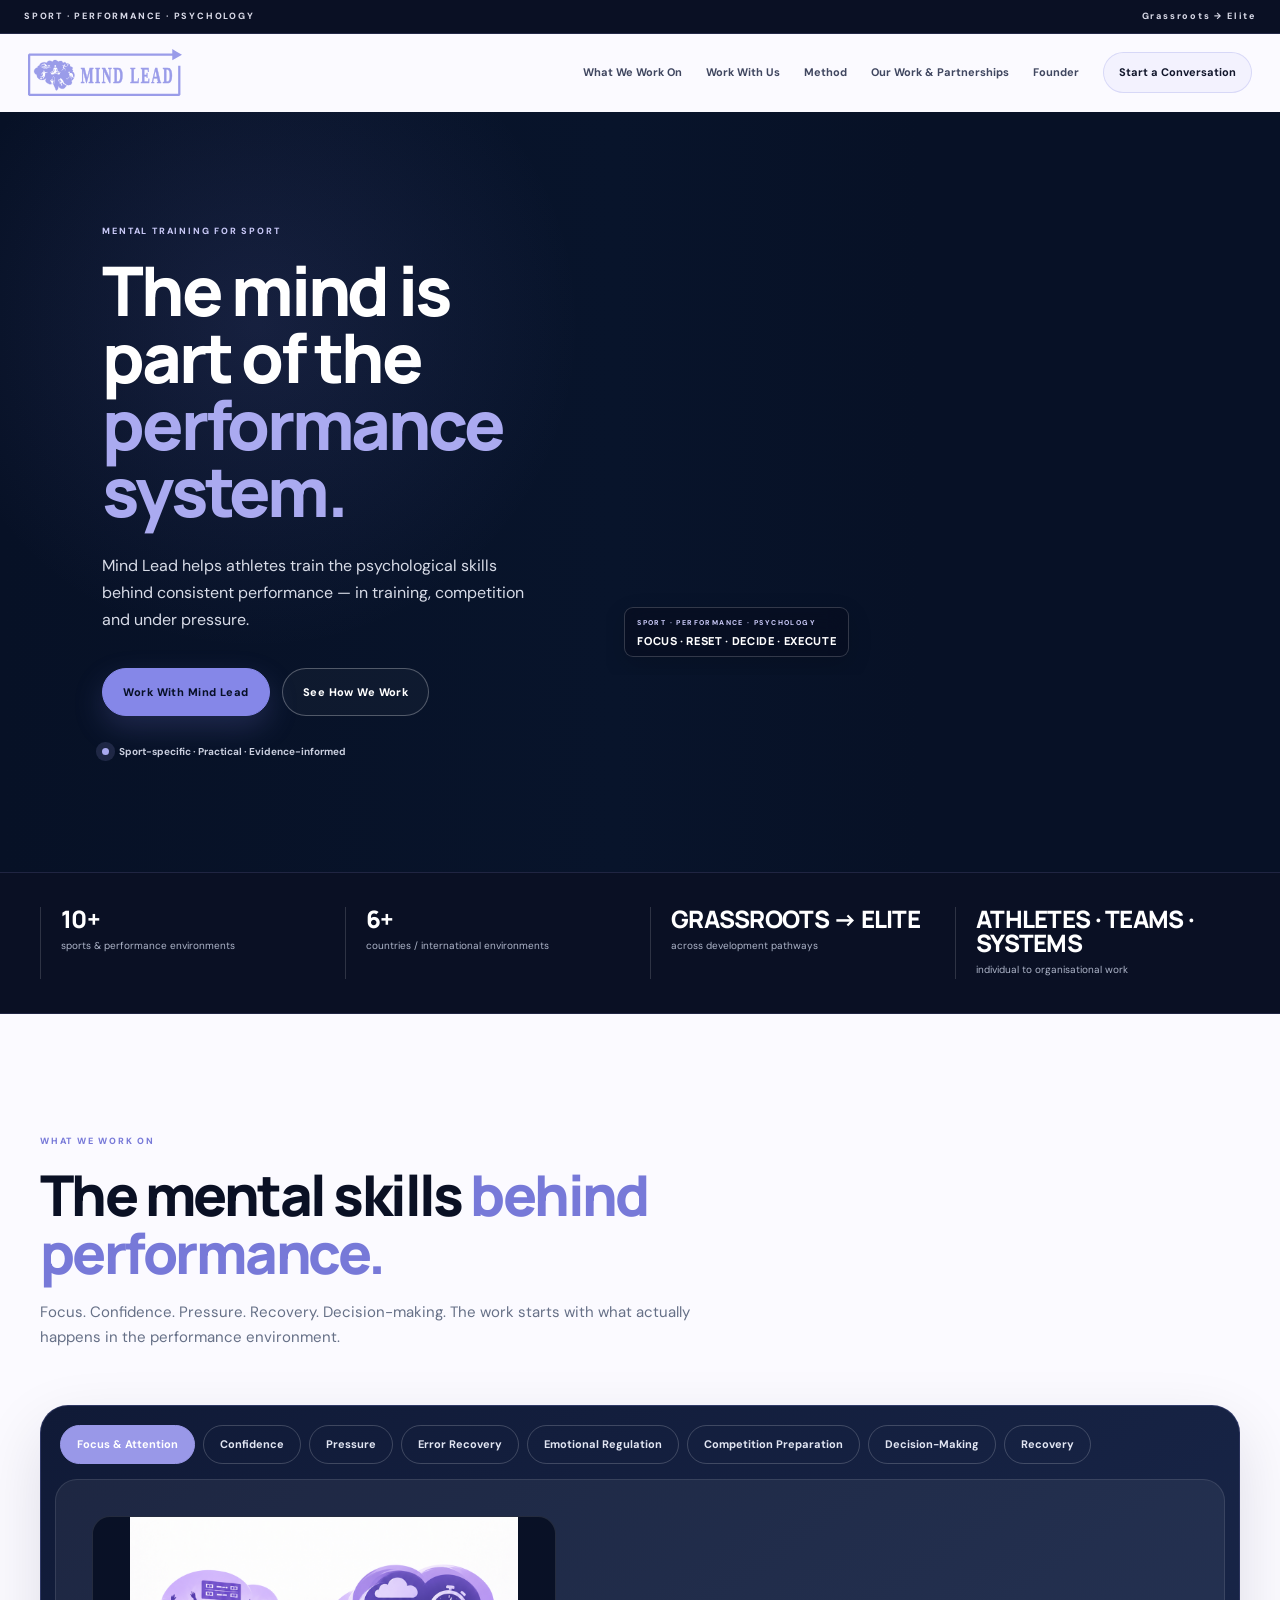
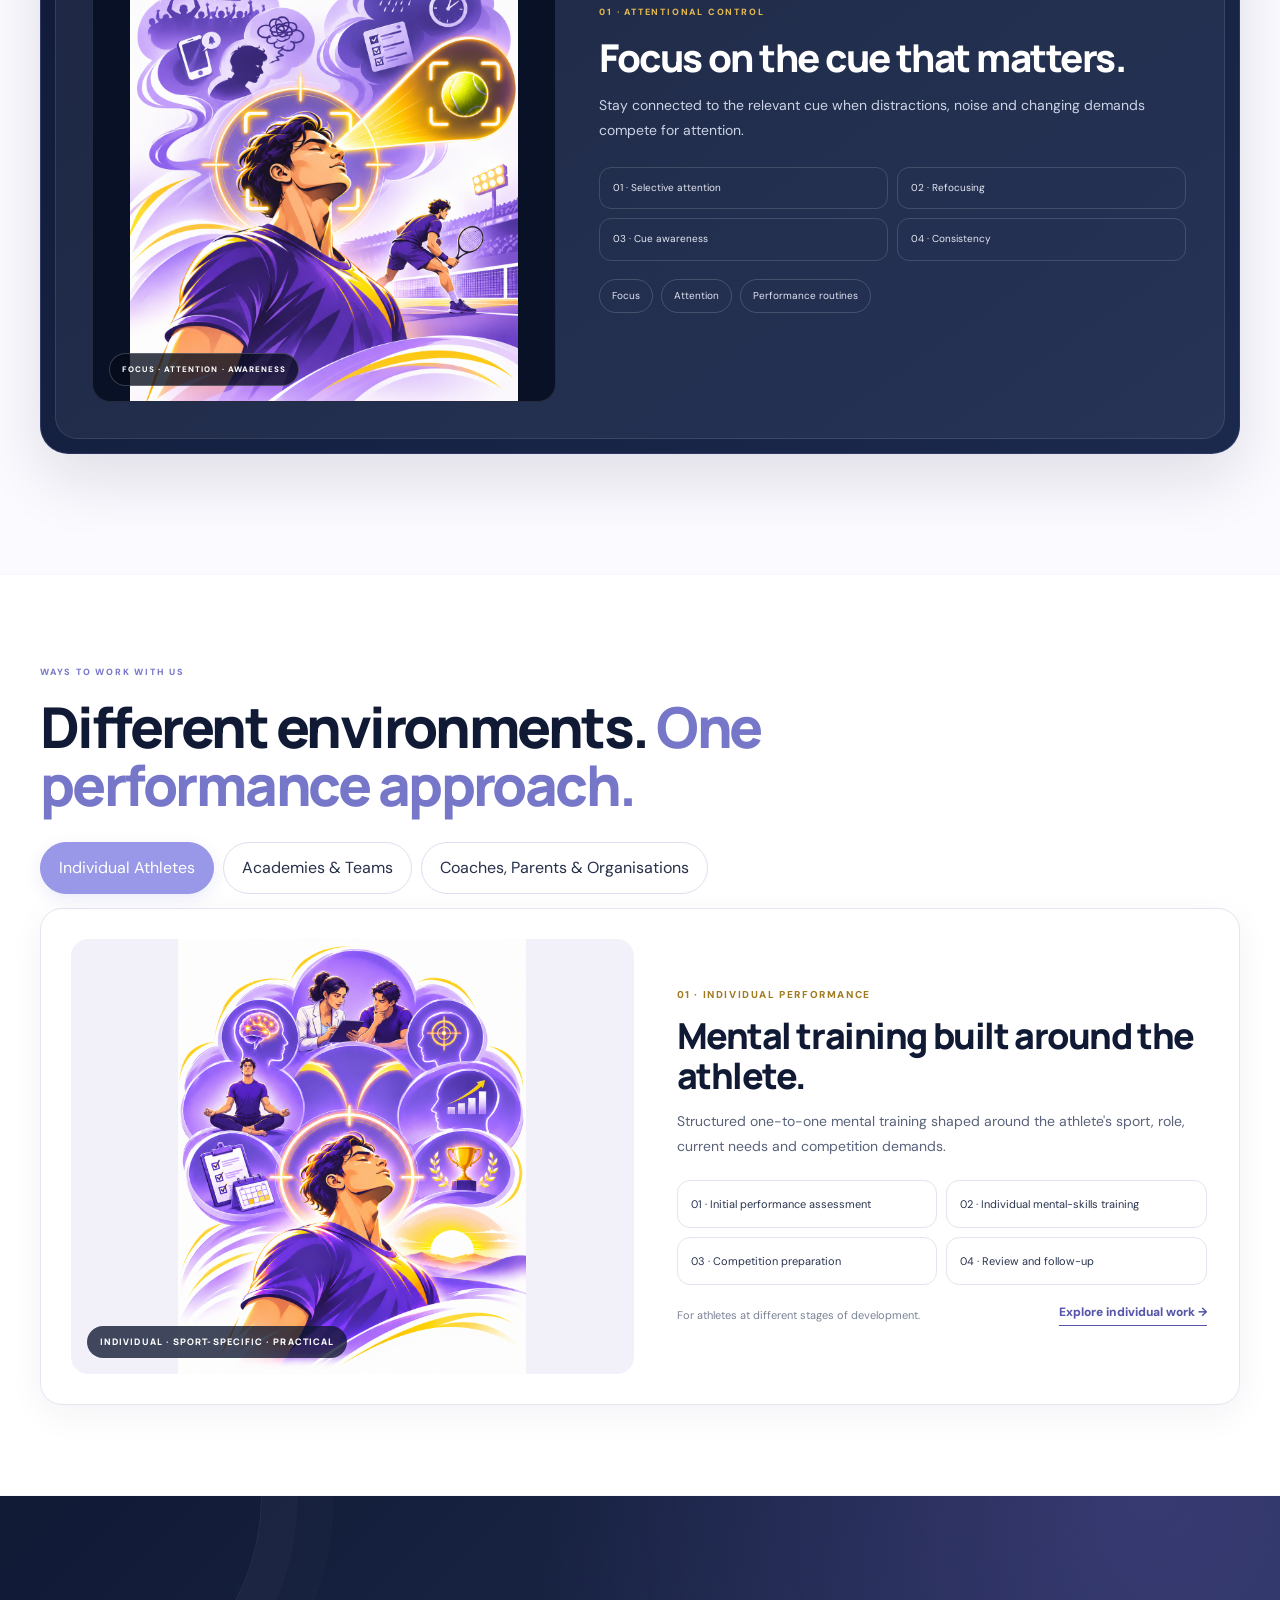
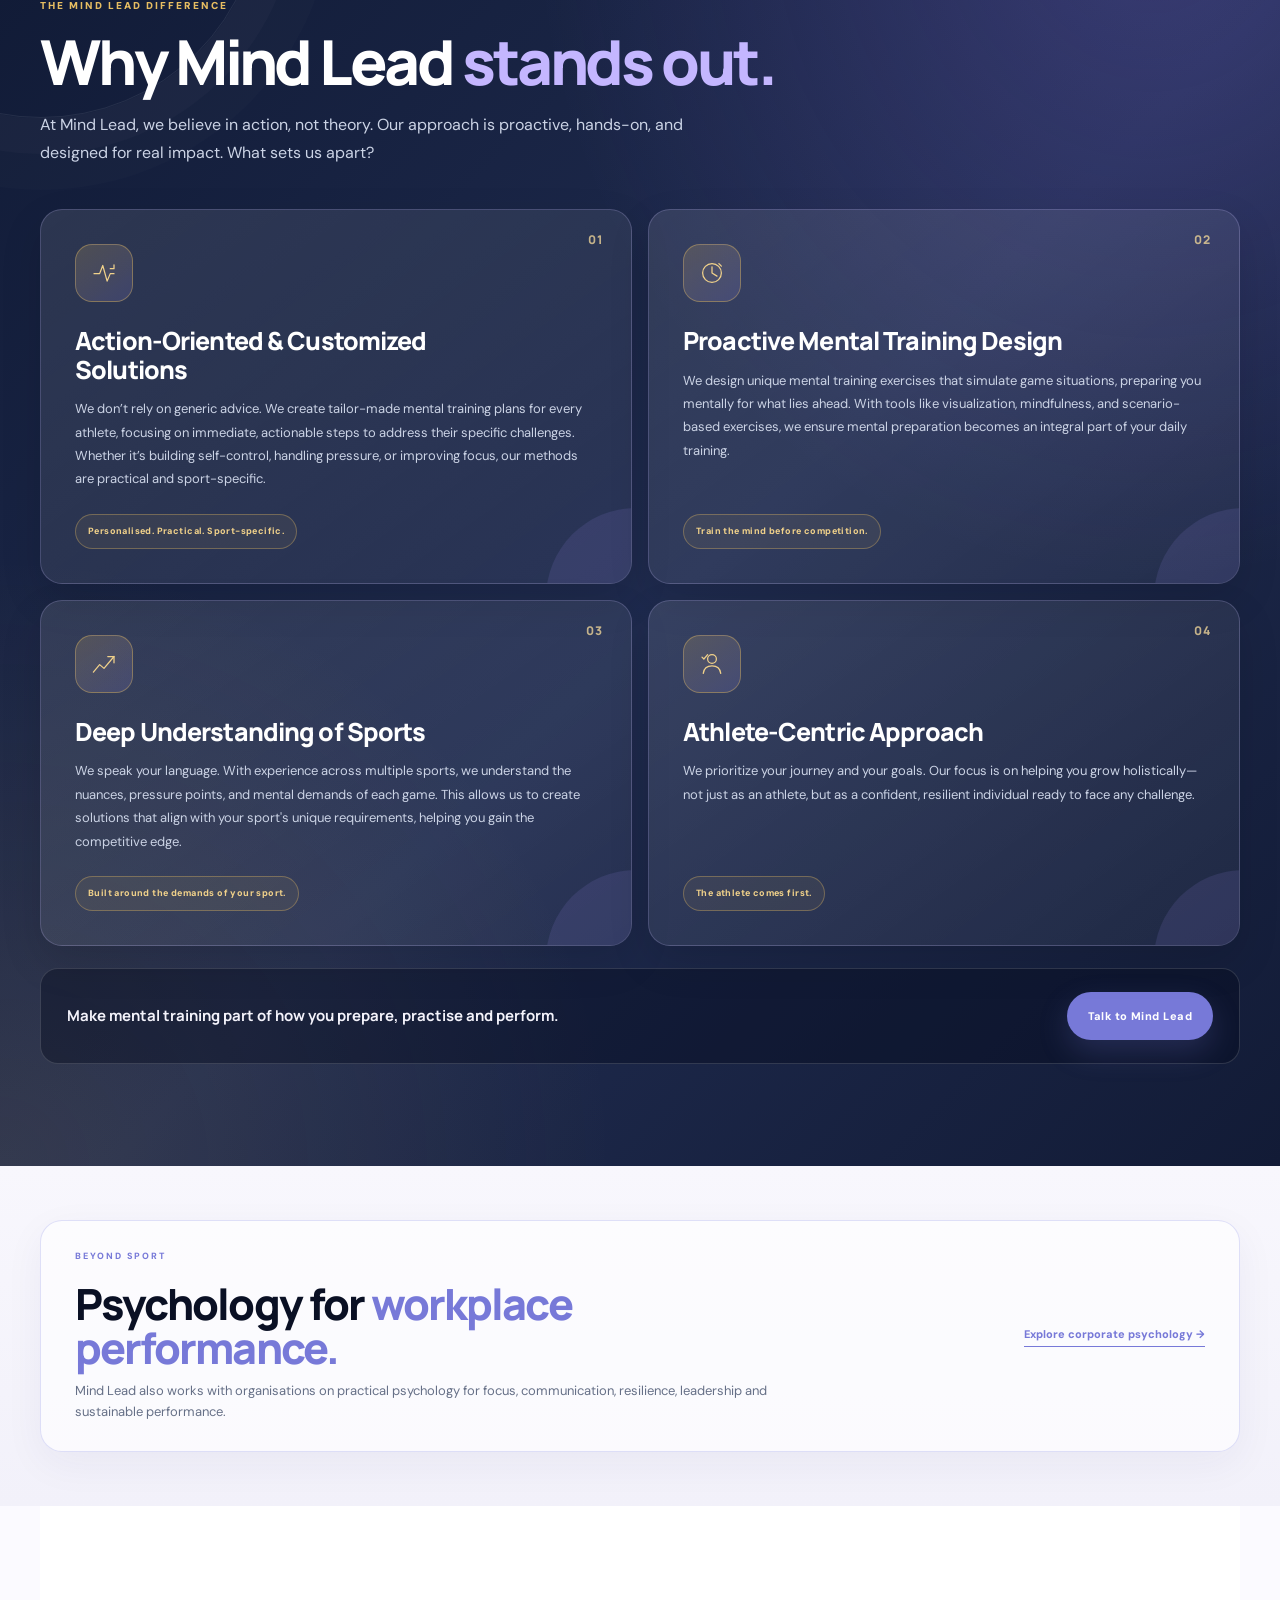
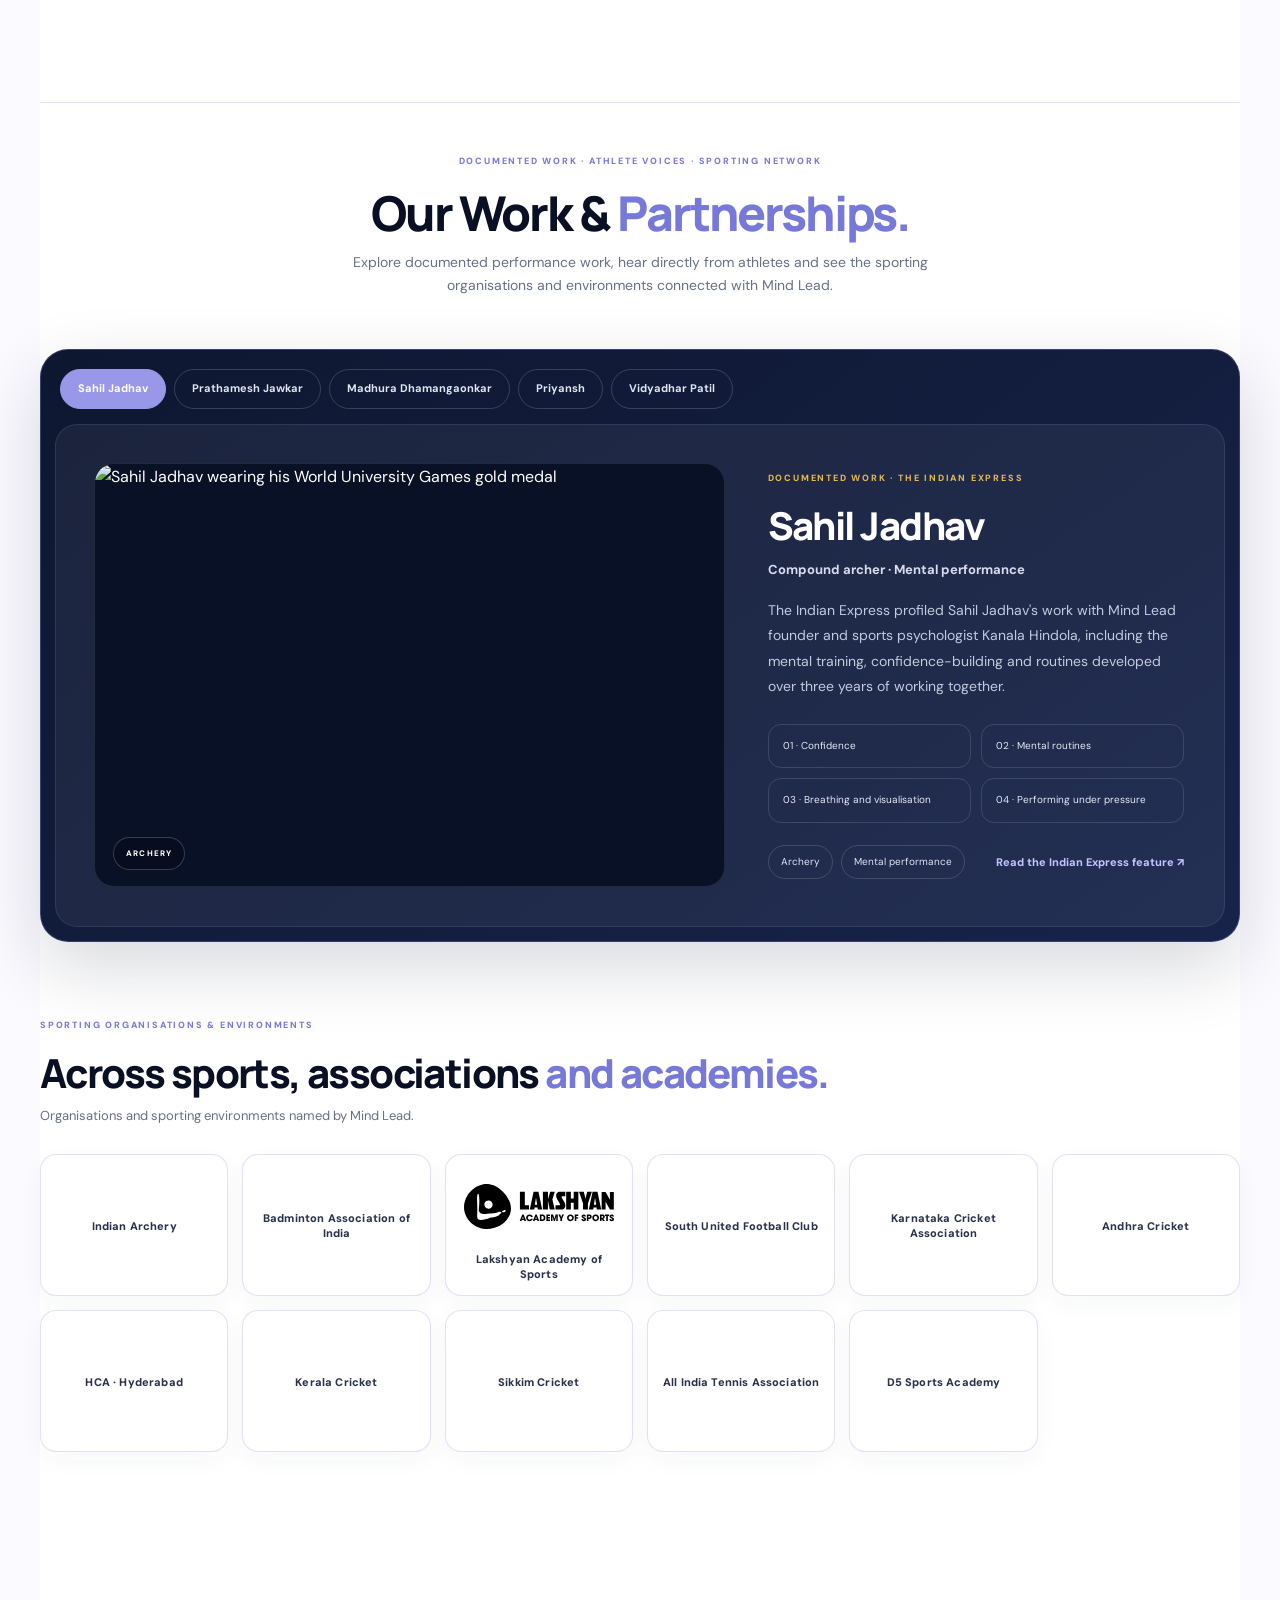
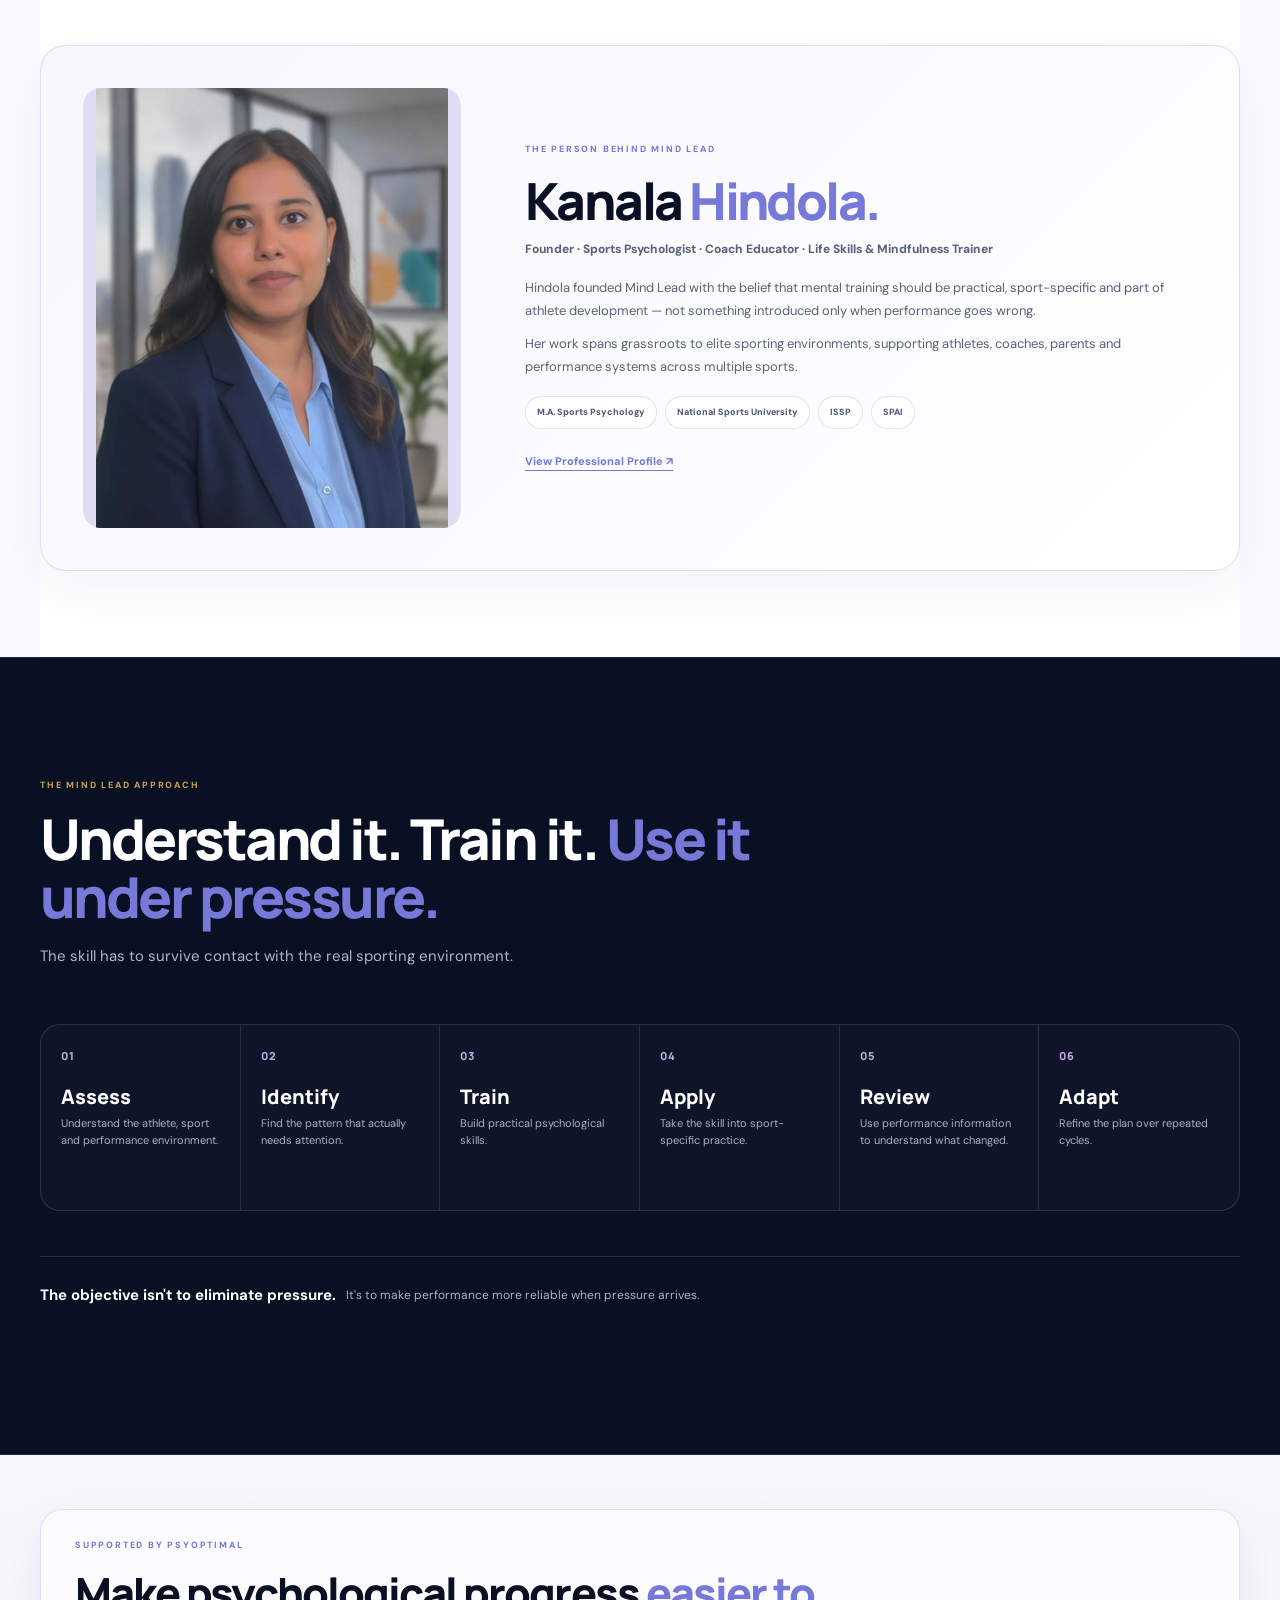
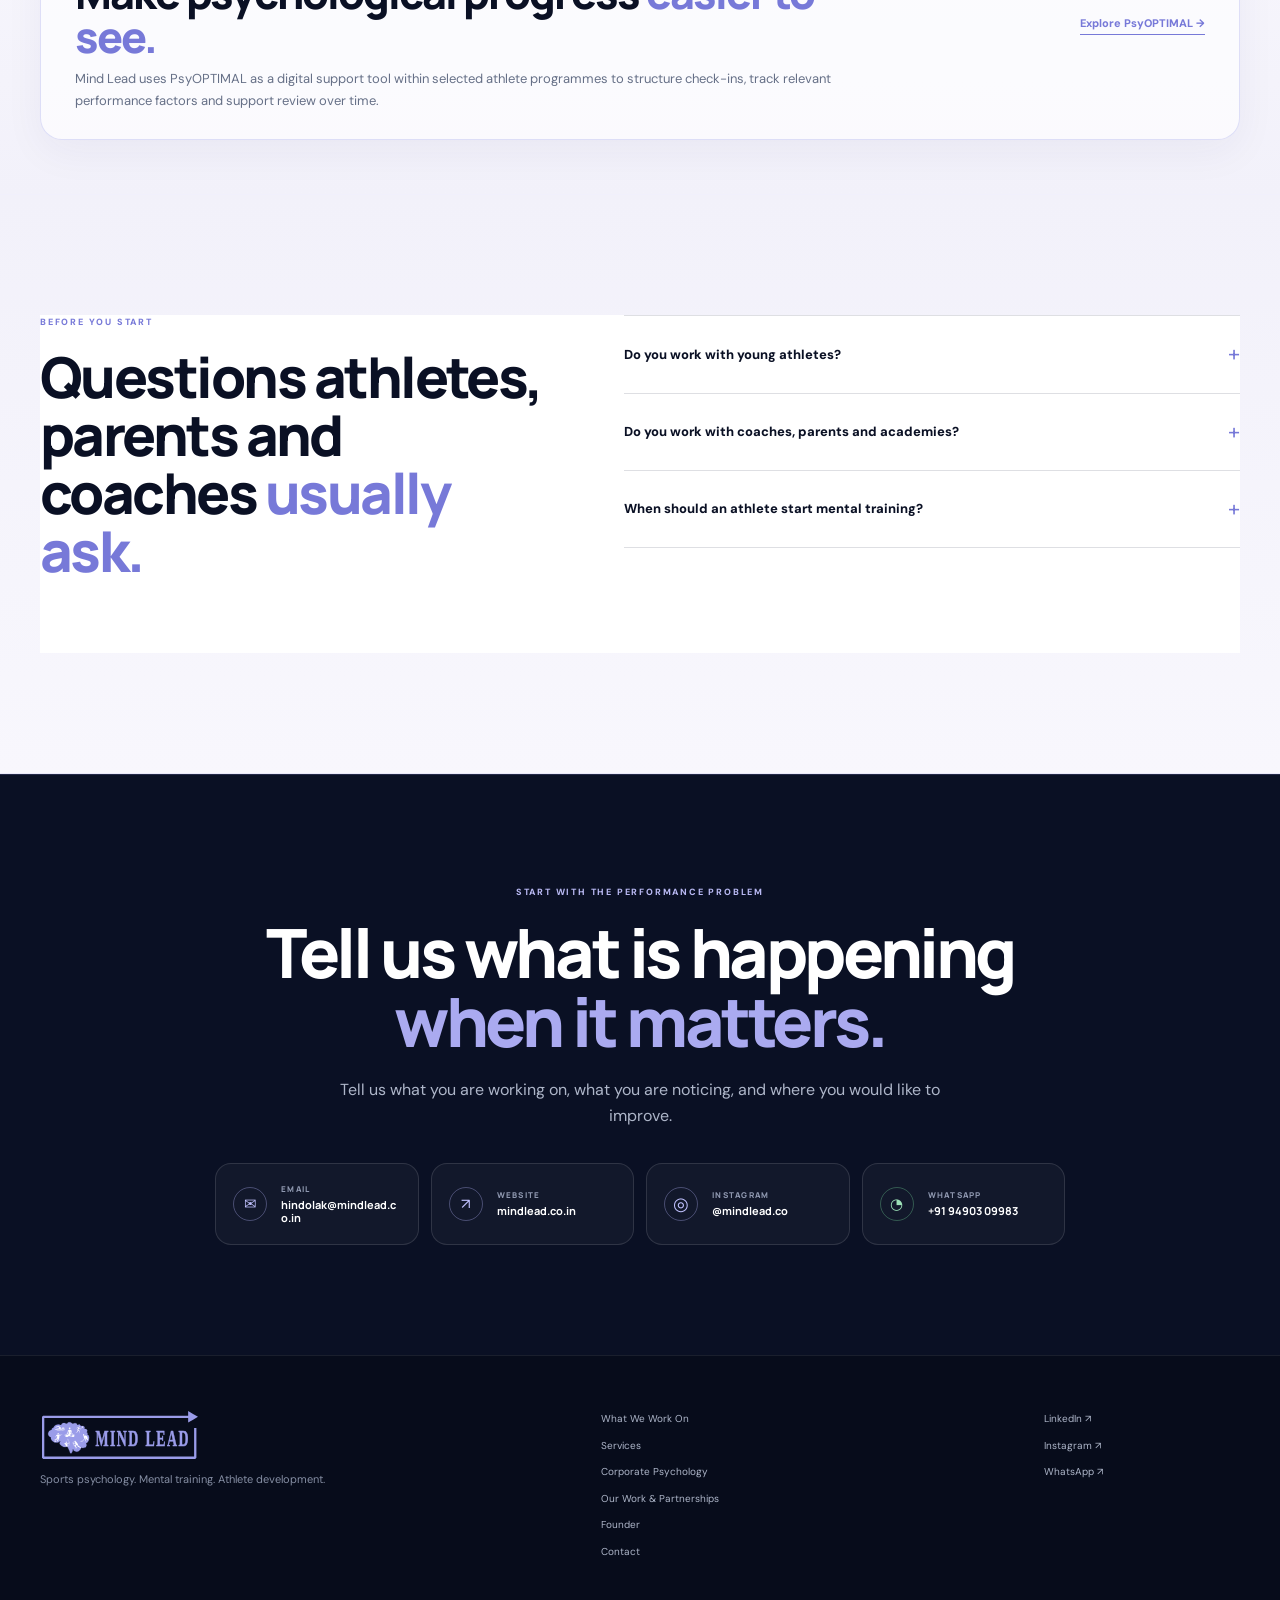
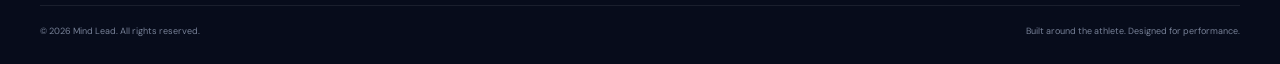
==== commit 23b278f8: "Update Instagram link in footer" ====
--- a/index.html
+++ b/index.html
@@ -371,7 +371,7 @@
 </div>
 </footer>
 
-<a class="mobile-instagram-float" href="https://www.instagram.com/mindlead.co/" target="_blank" rel="noopener noreferrer" aria-label="Follow Mind Lead on Instagram">
+<a class="mobile-instagram-float" href="https://www.instagram.com/mindleadsportspsychology/?hl=en" target="_blank" rel="noopener noreferrer" aria-label="Follow Mind Lead on Instagram">
   <svg viewBox="0 0 24 24" aria-hidden="true" focusable="false"><rect x="3" y="3" width="18" height="18" rx="5"/><circle cx="12" cy="12" r="4"/><circle cx="18" cy="6" r="1" class="instagram-dot"/></svg>
 </a>
 <a class="mobile-whatsapp-float" href="https://wa.me/919490309983?text=Hello%20Mind%20Lead%2C%20I%E2%80%99d%20like%20to%20know%20more%20about%20your%20services." target="_blank" rel="noopener noreferrer" aria-label="Chat with Mind Lead on WhatsApp">
@@ -379,4 +379,4 @@
 </a>
 <script defer="" src="script.js"></script>
 </body>
-</html>+</html>
